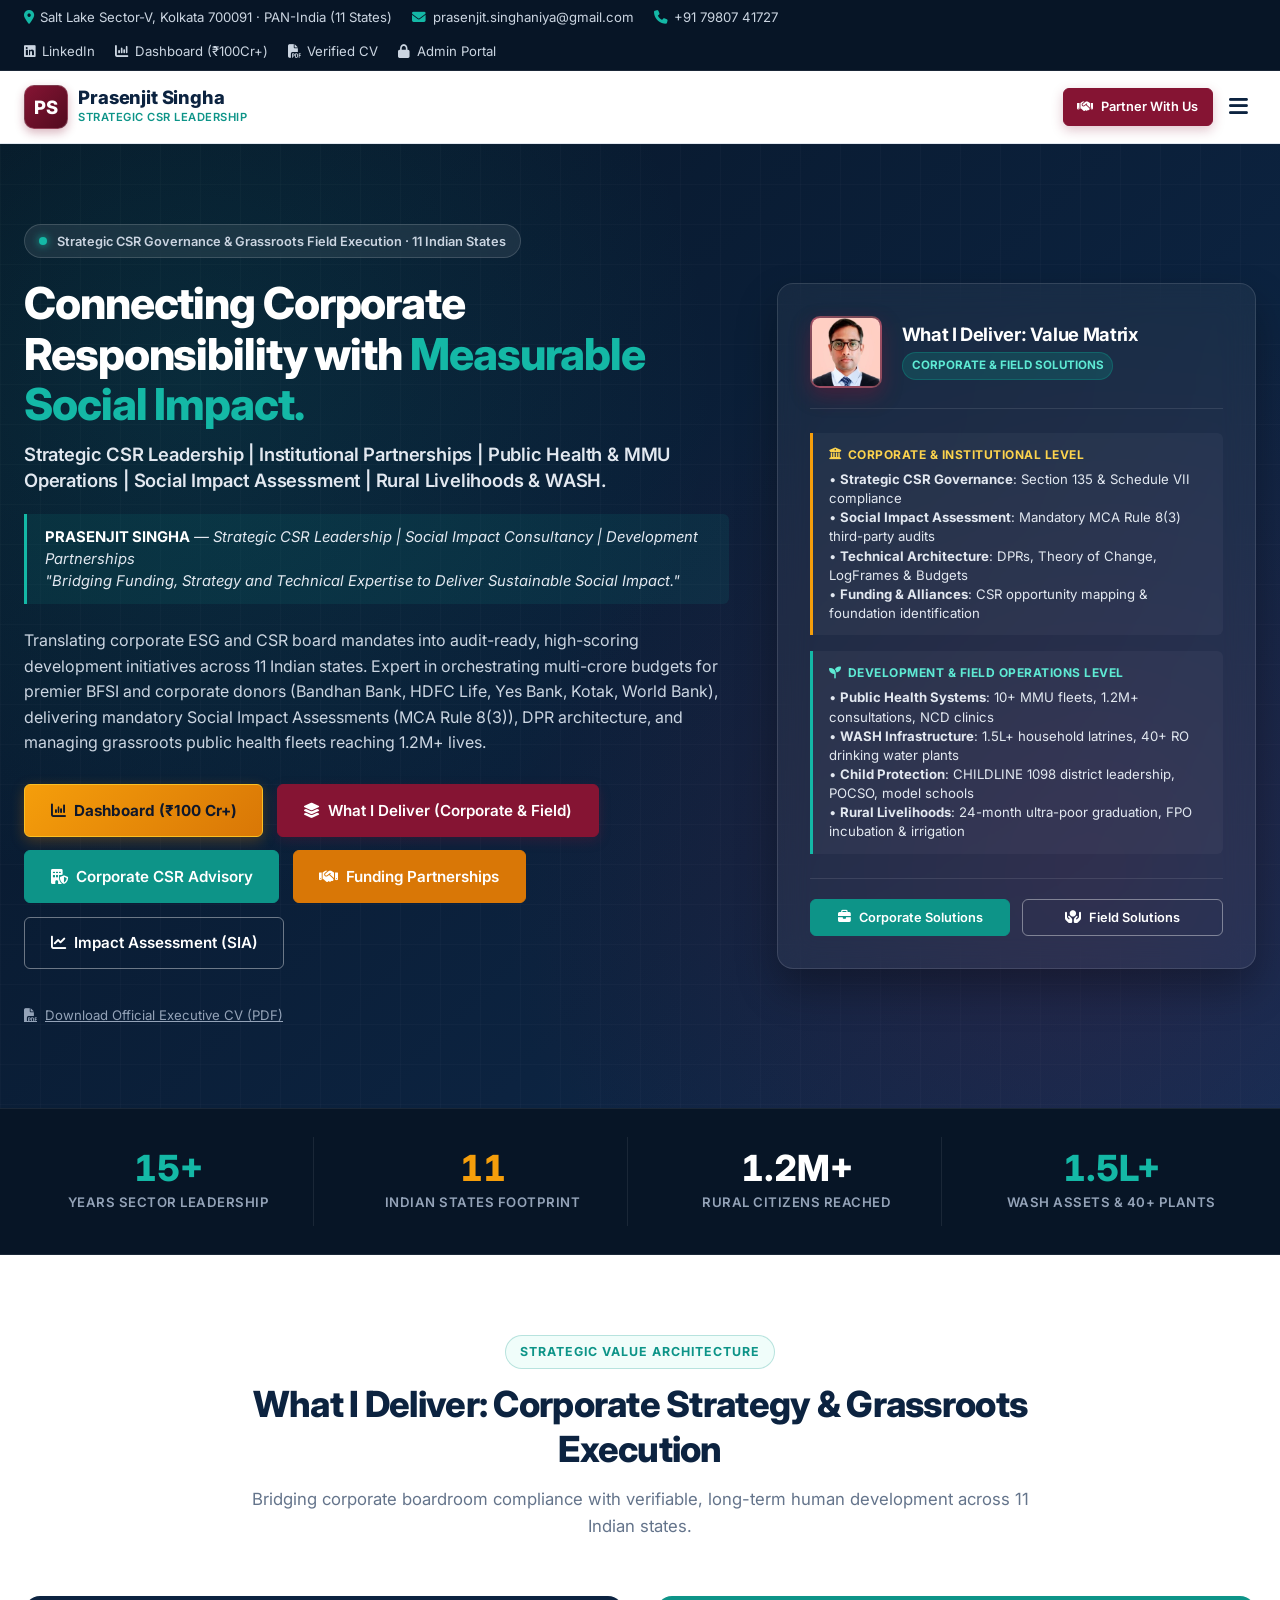
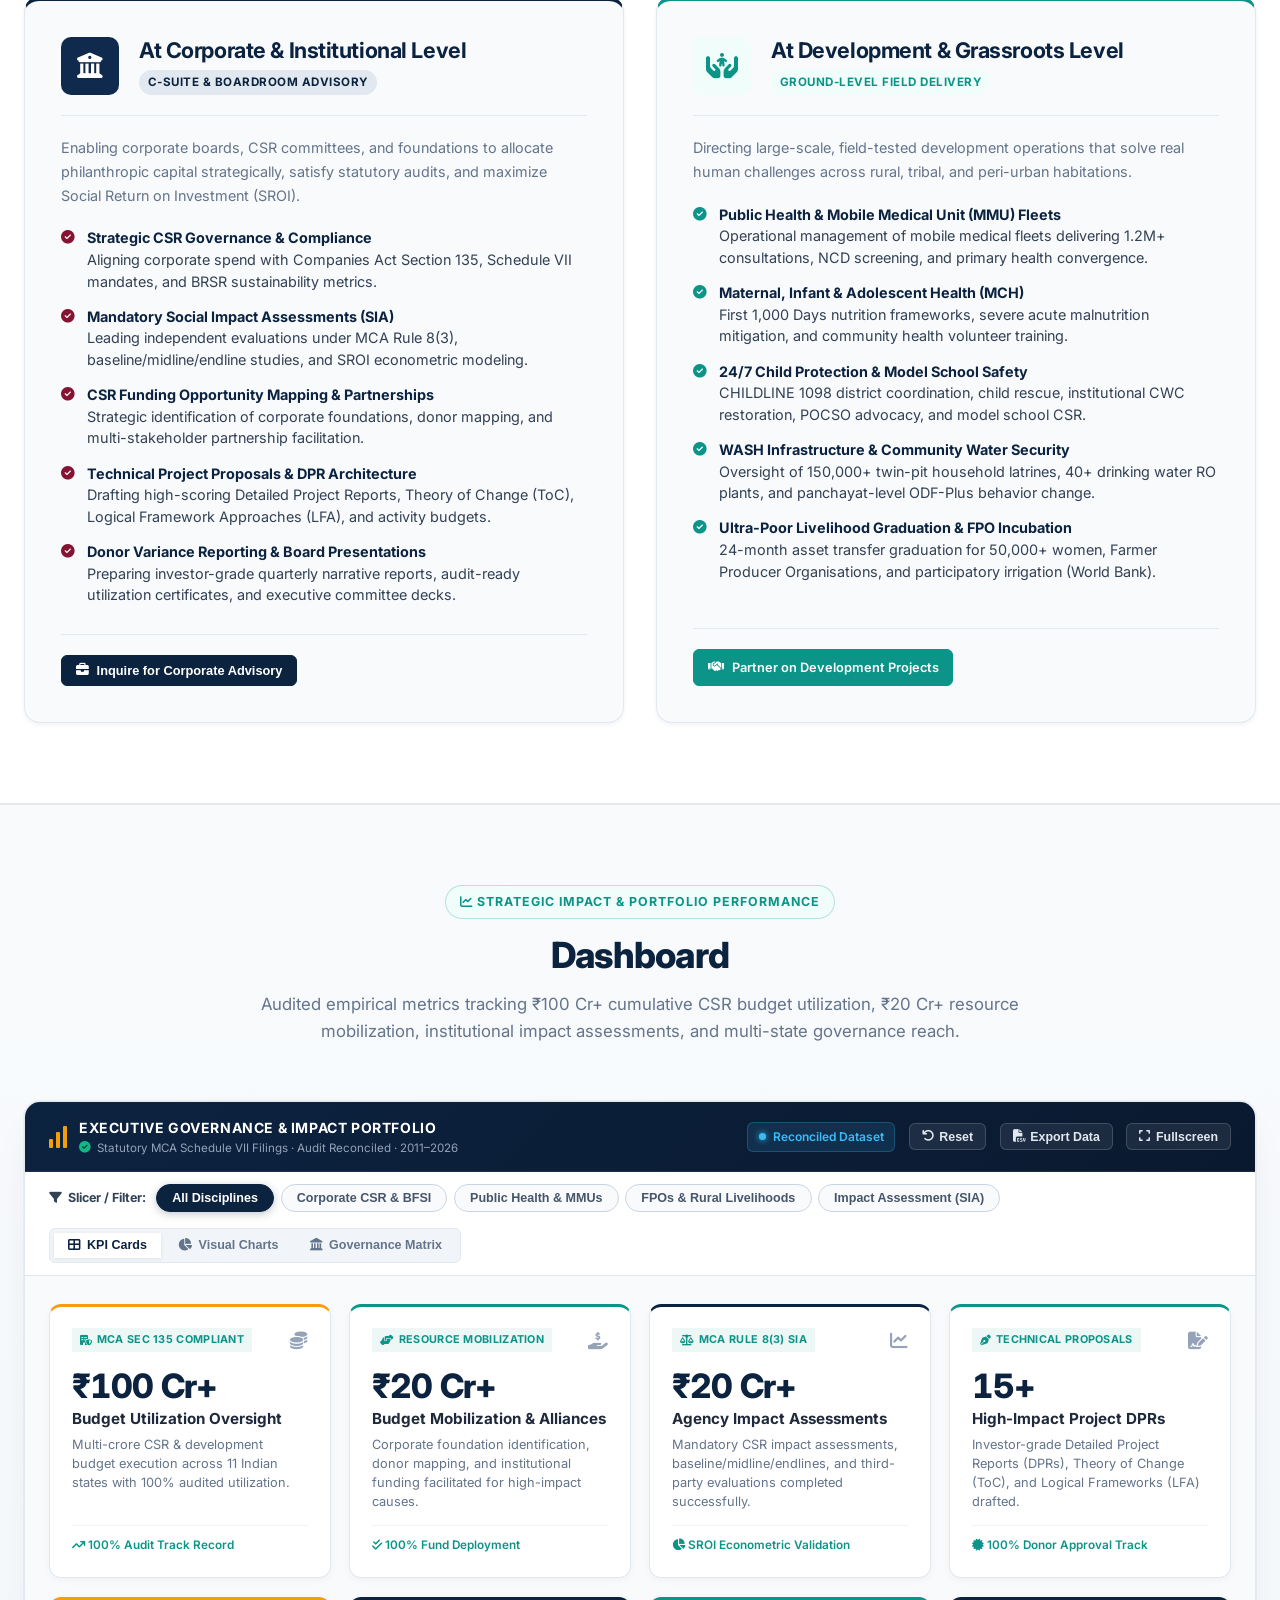
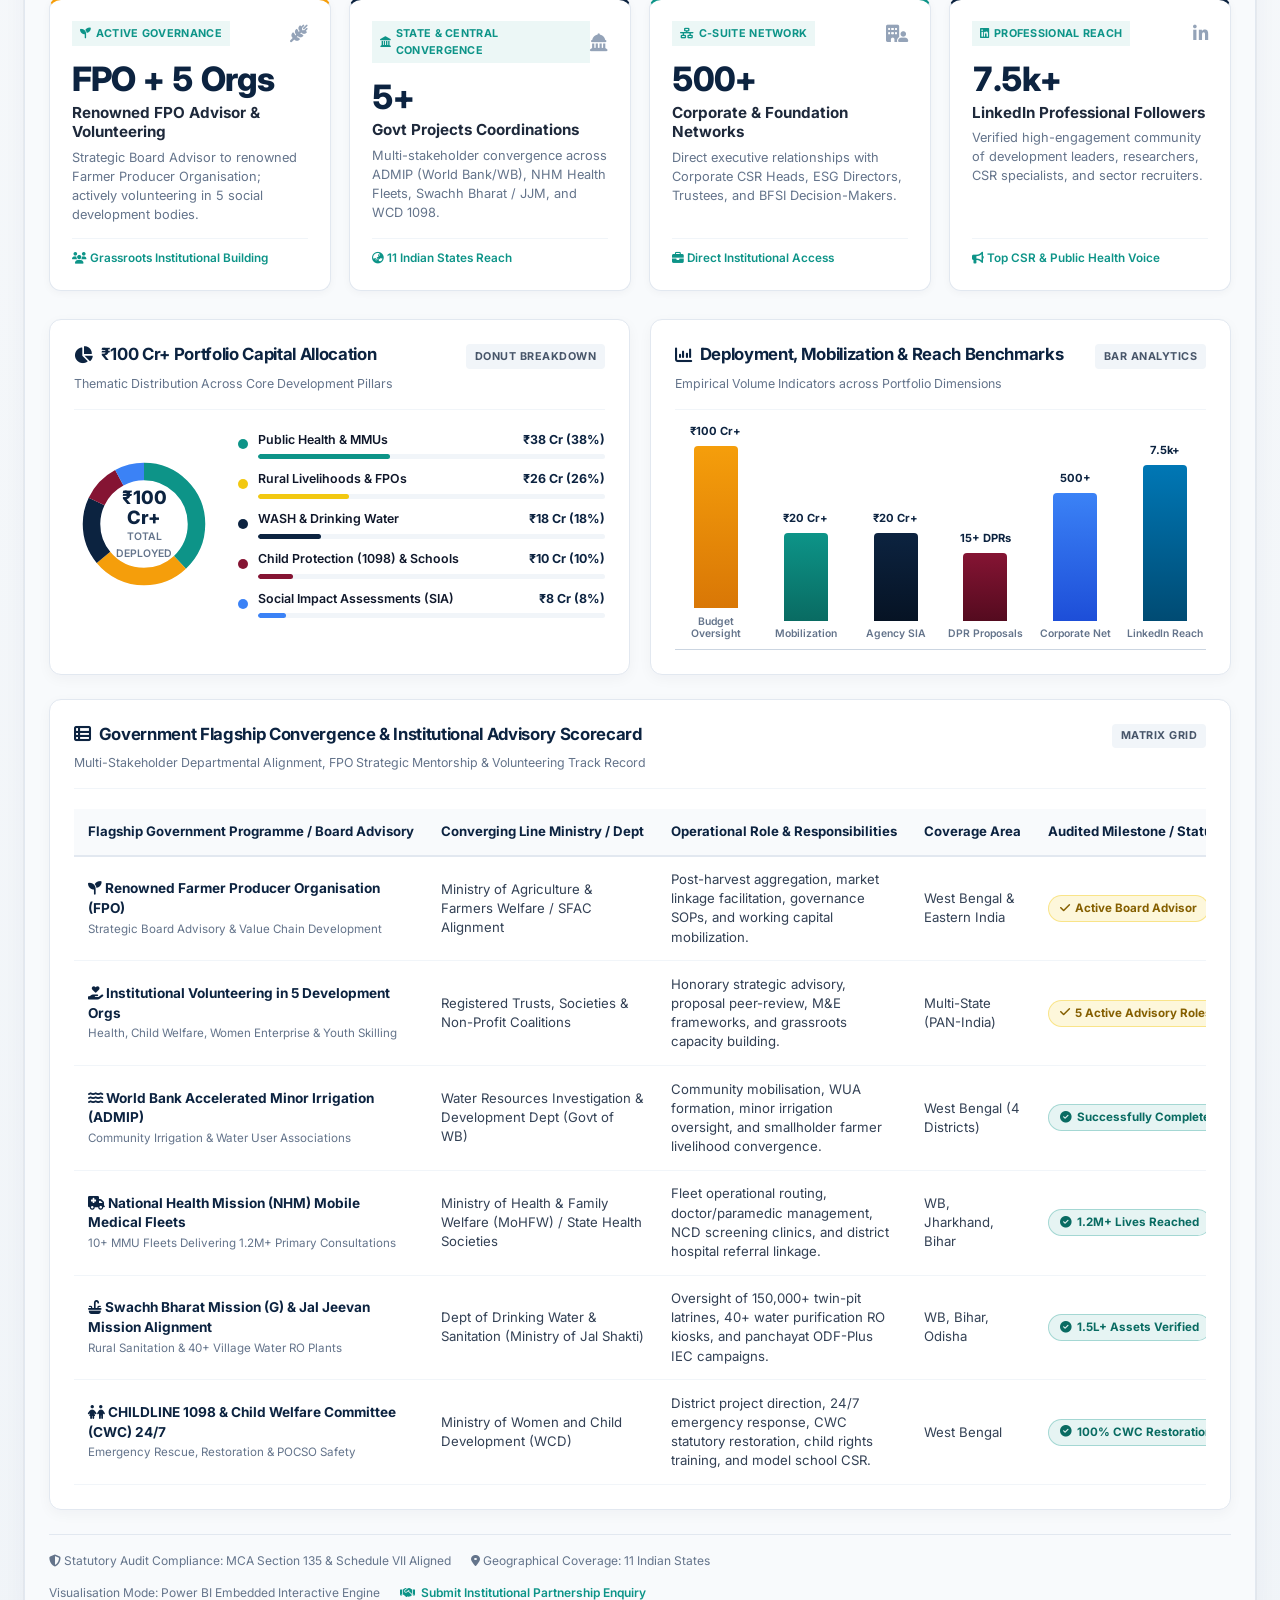
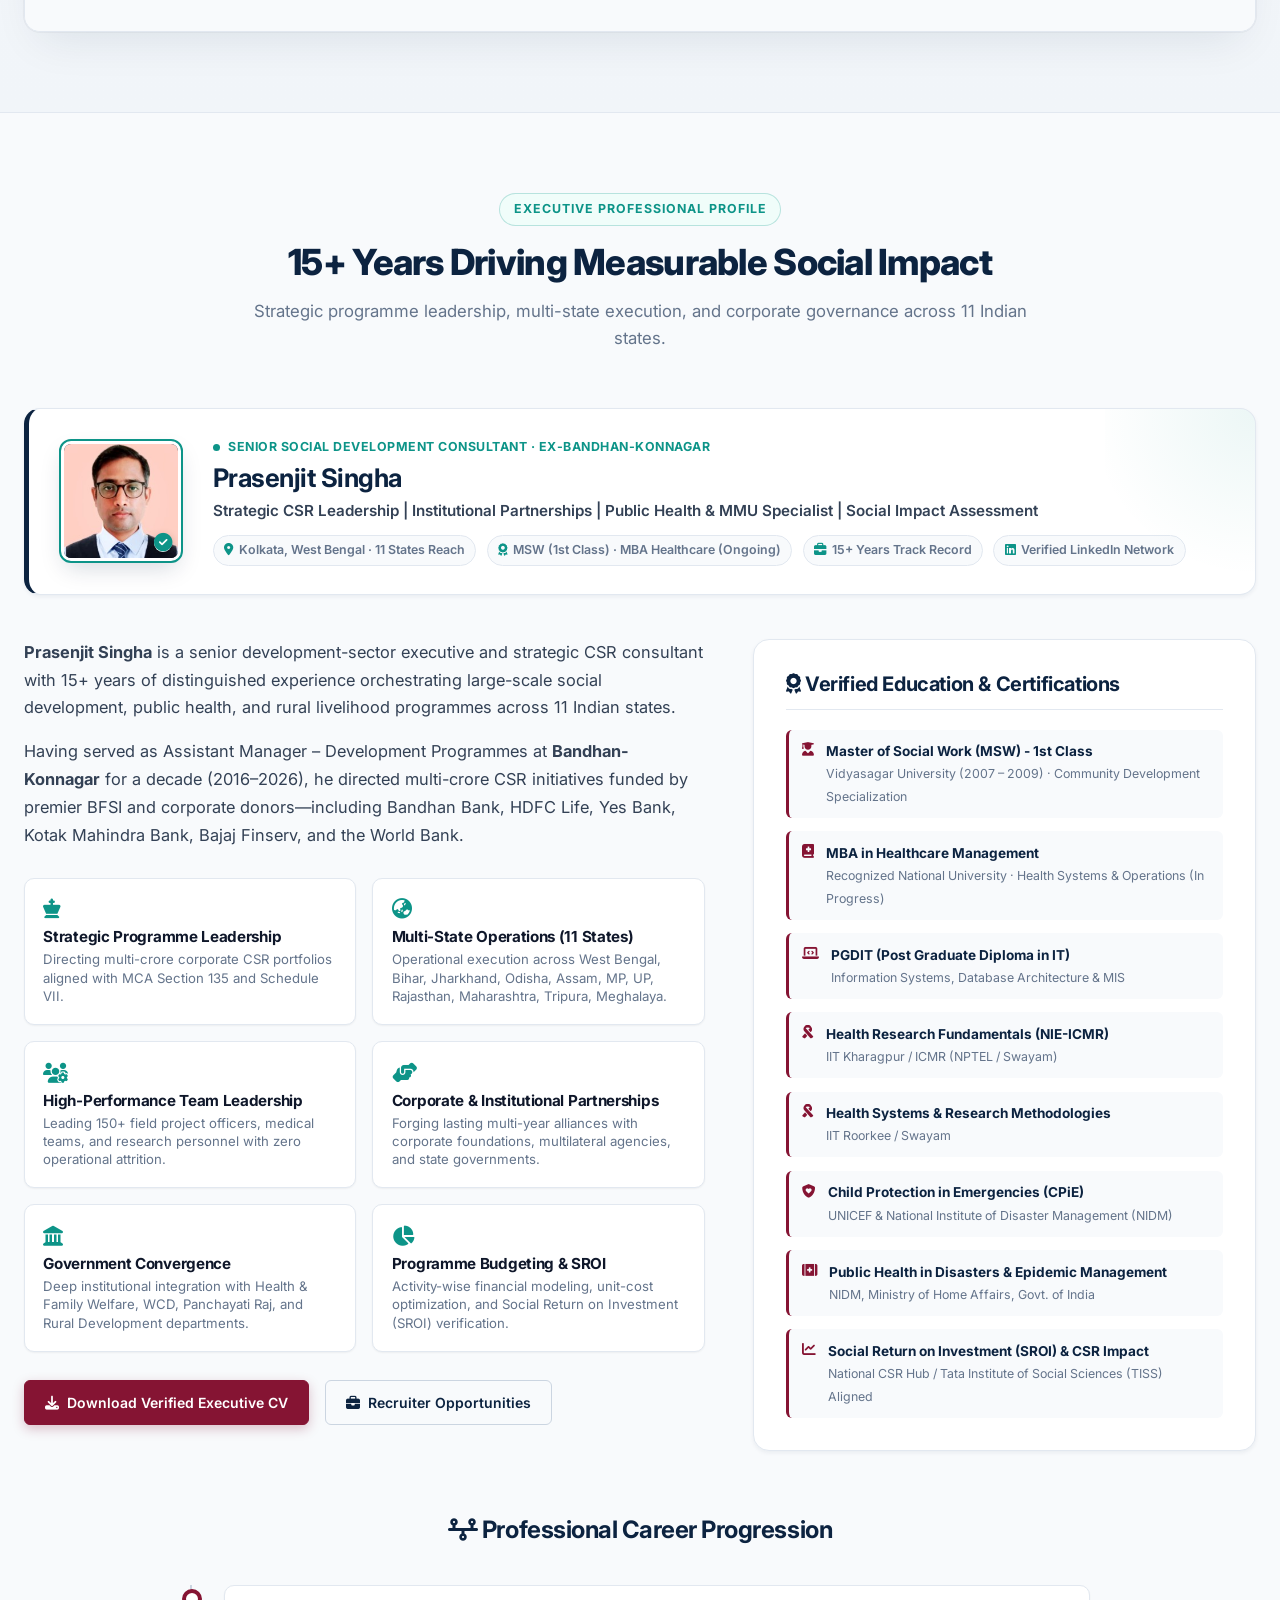
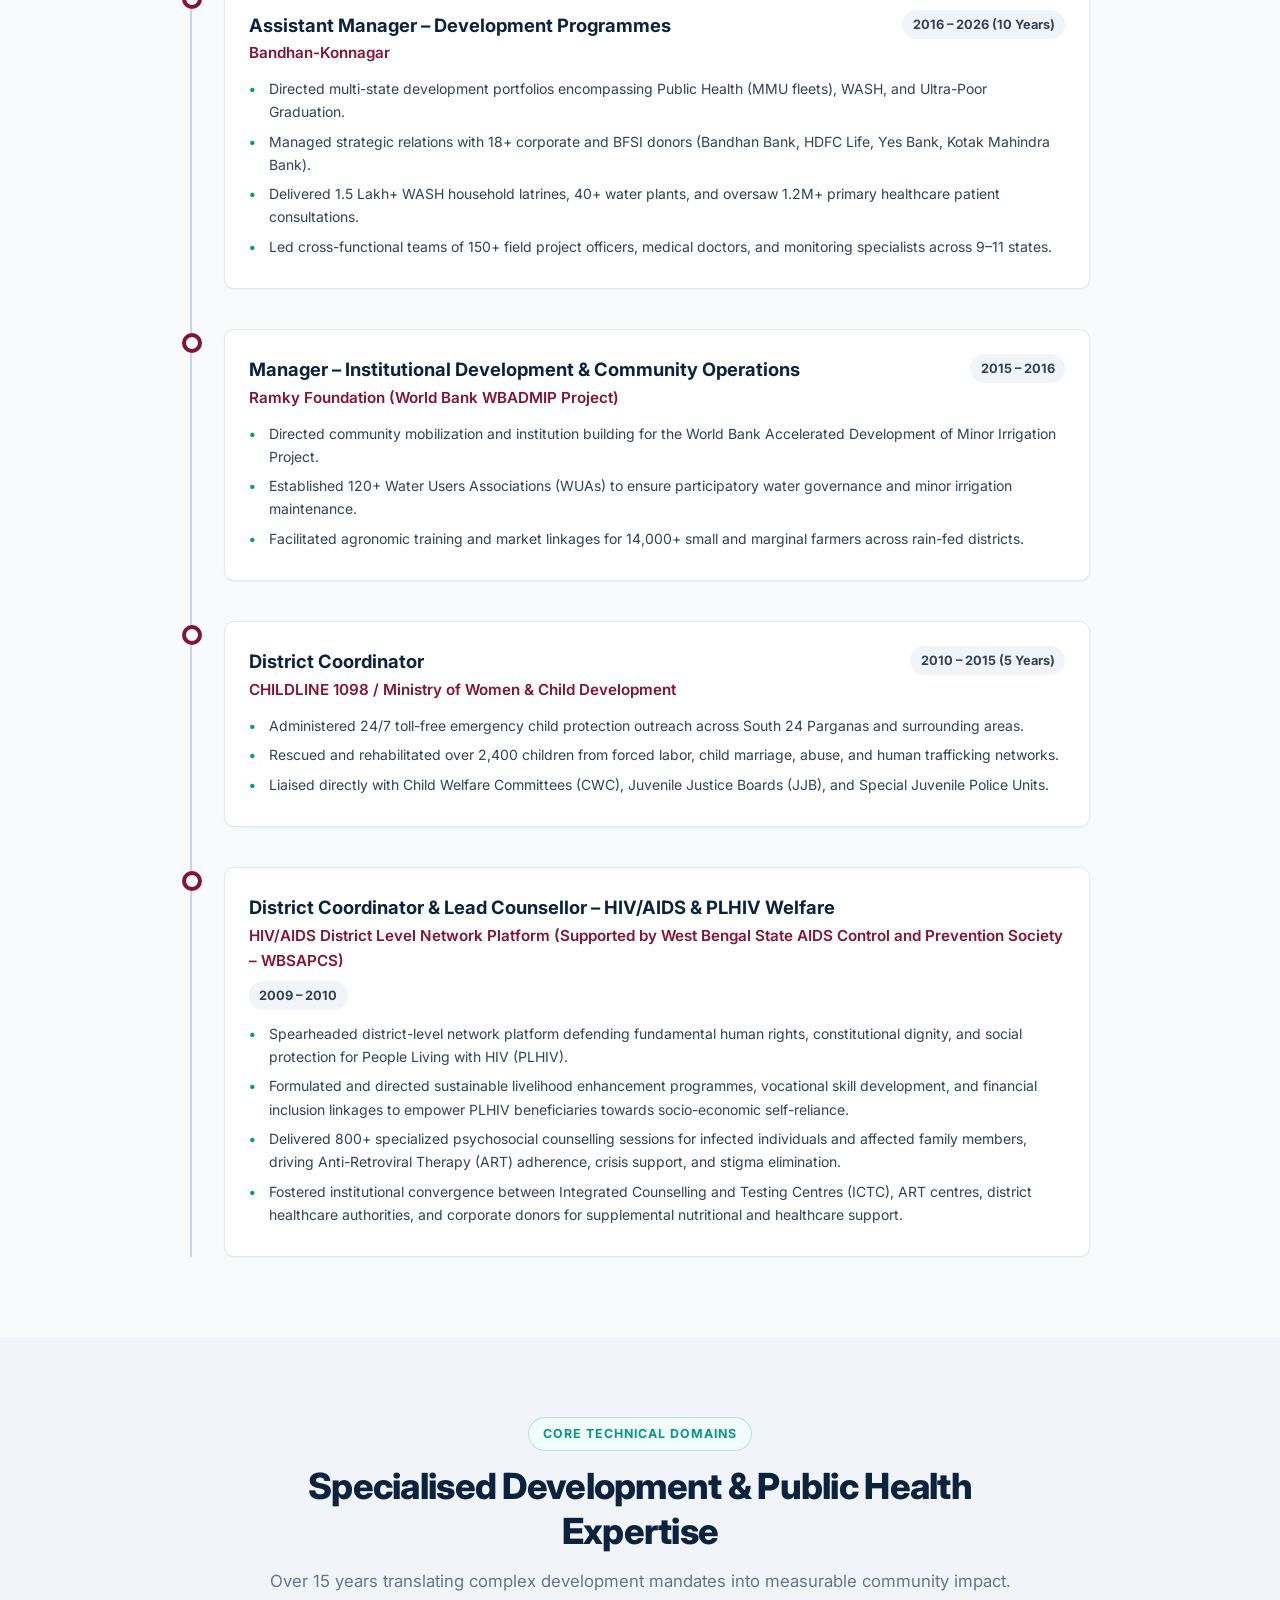
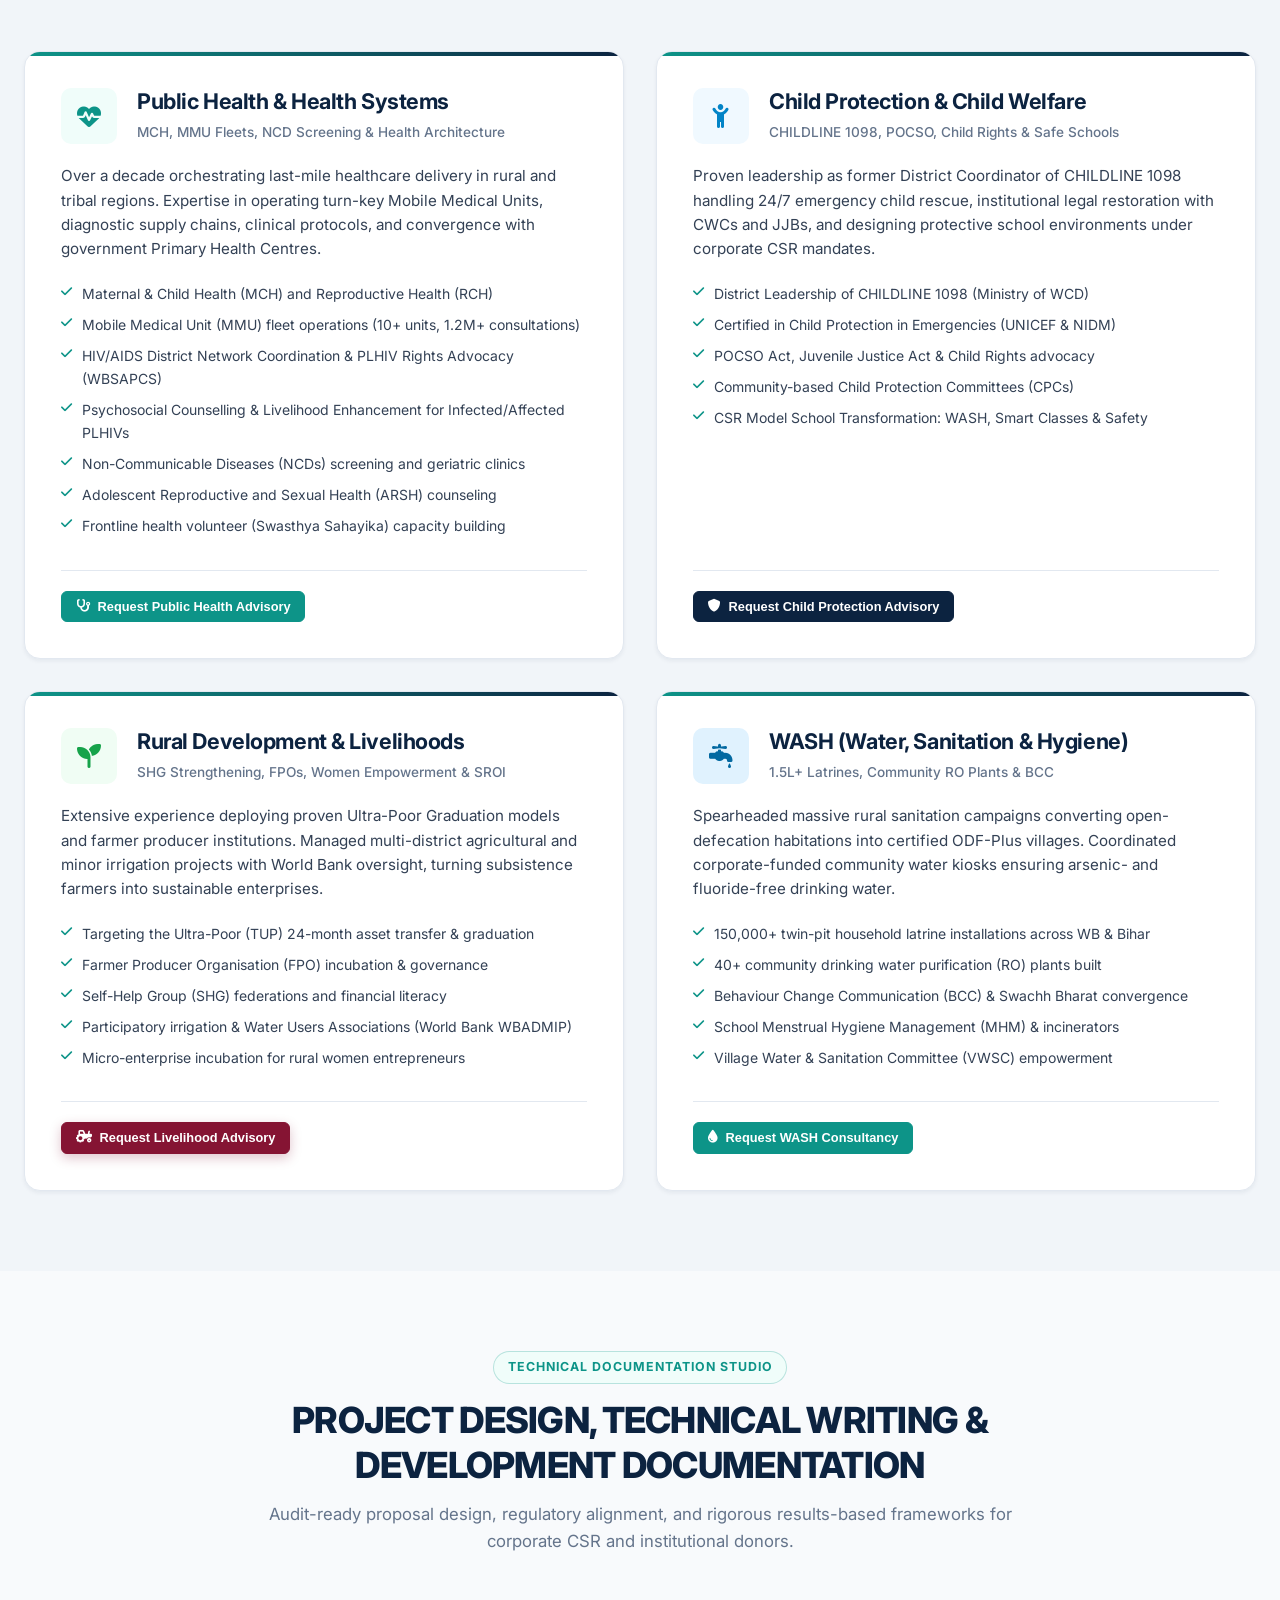
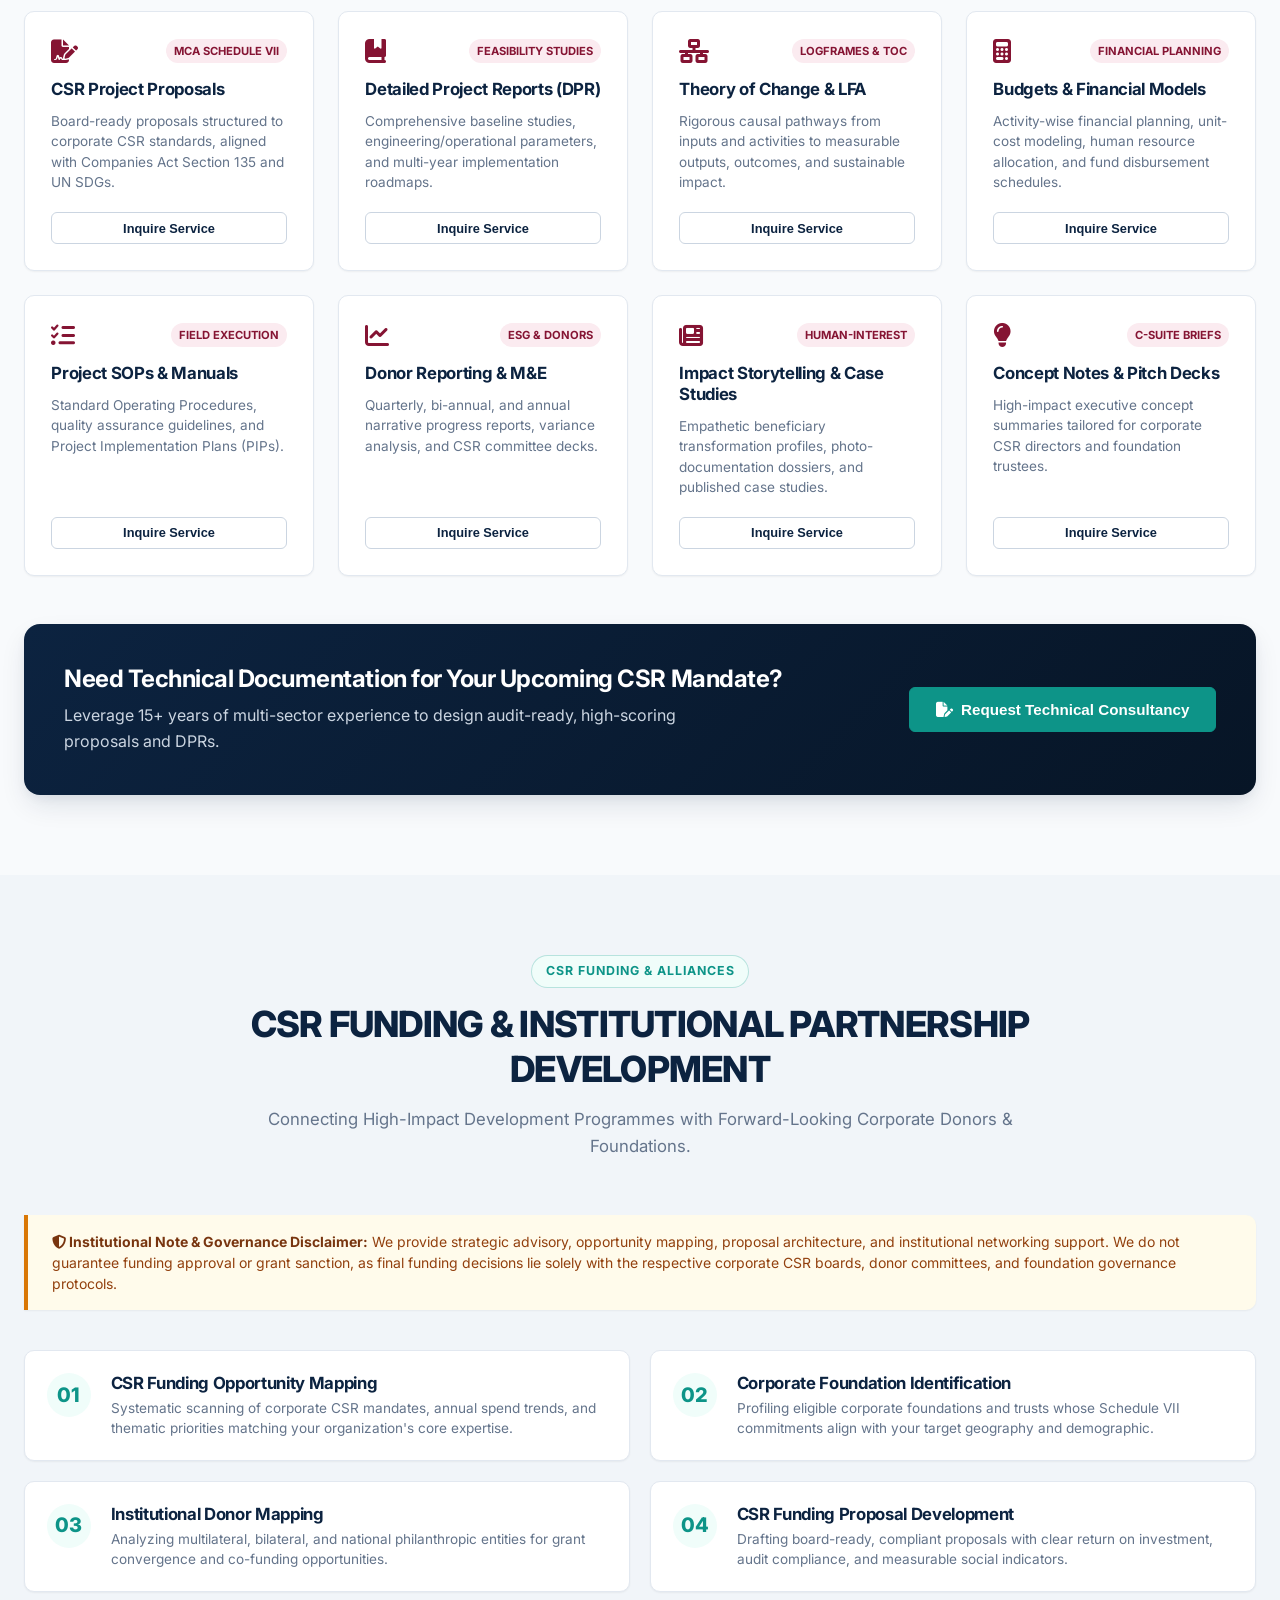
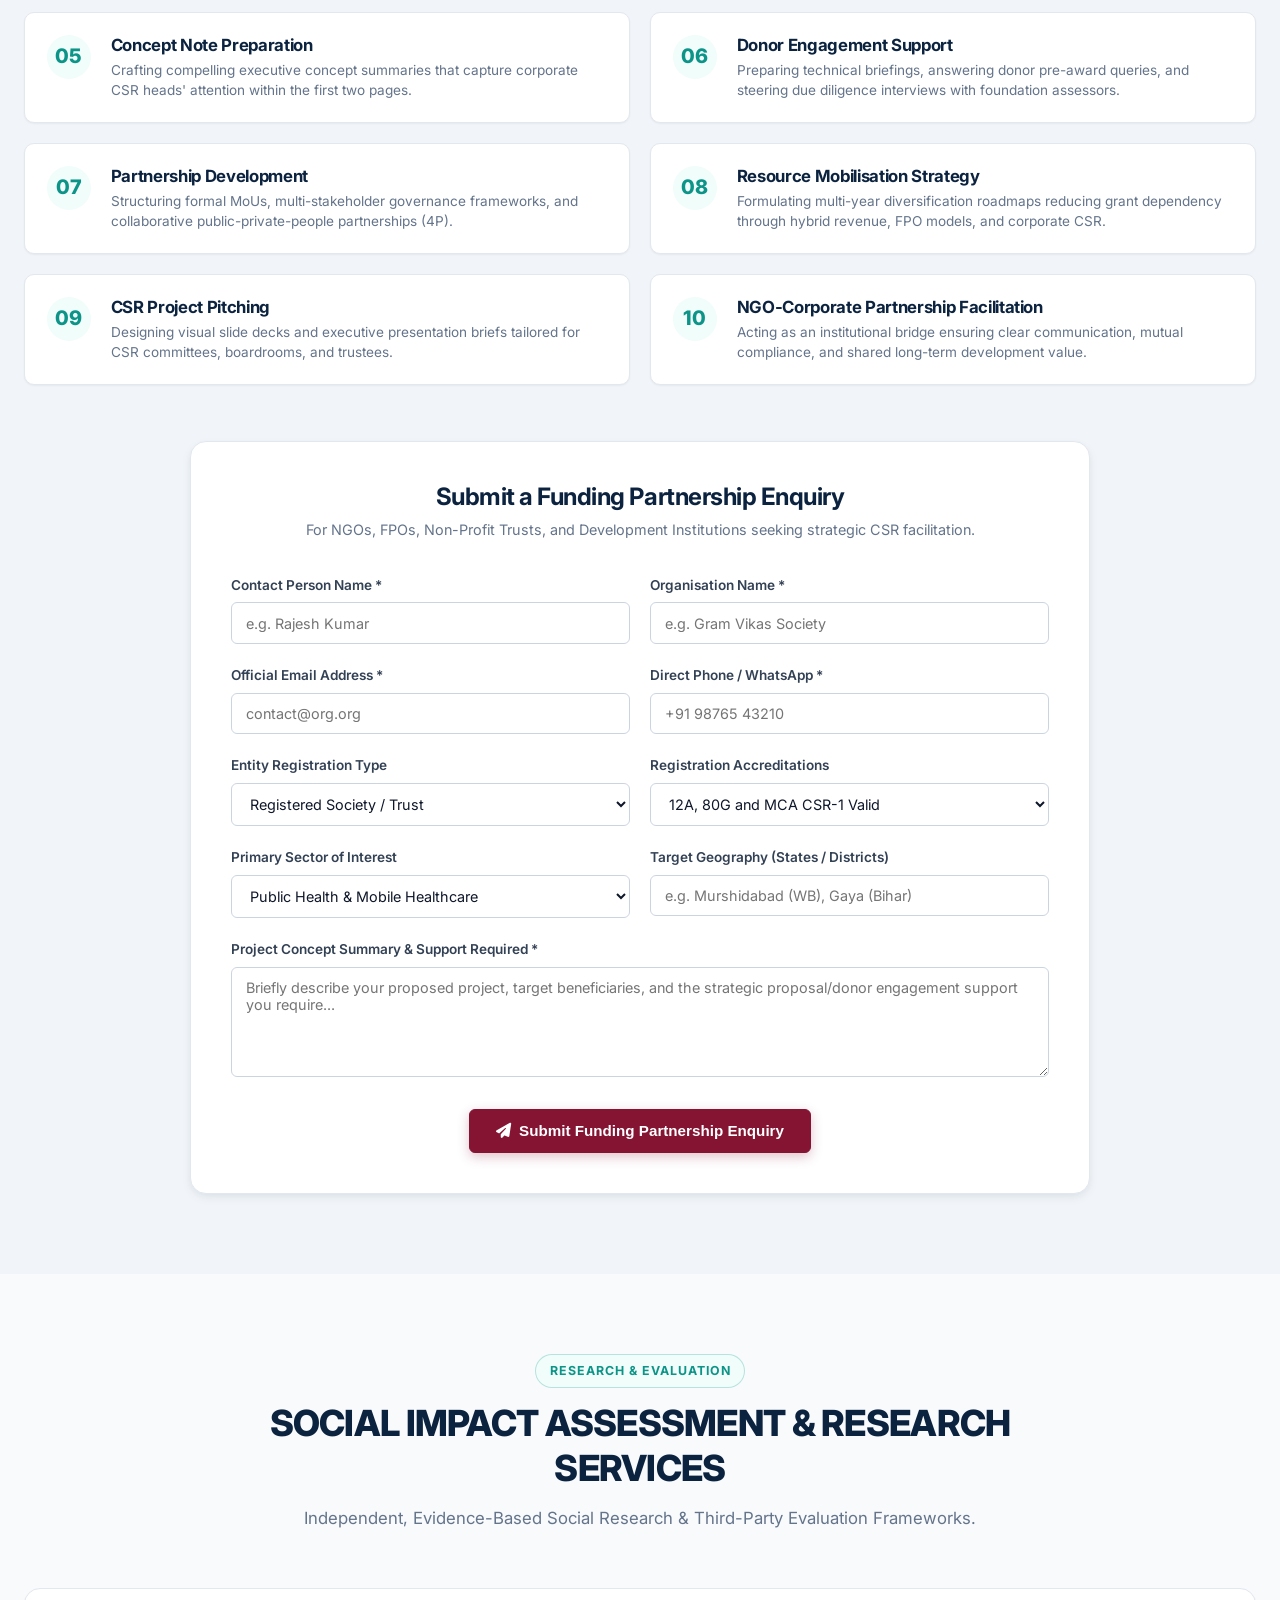
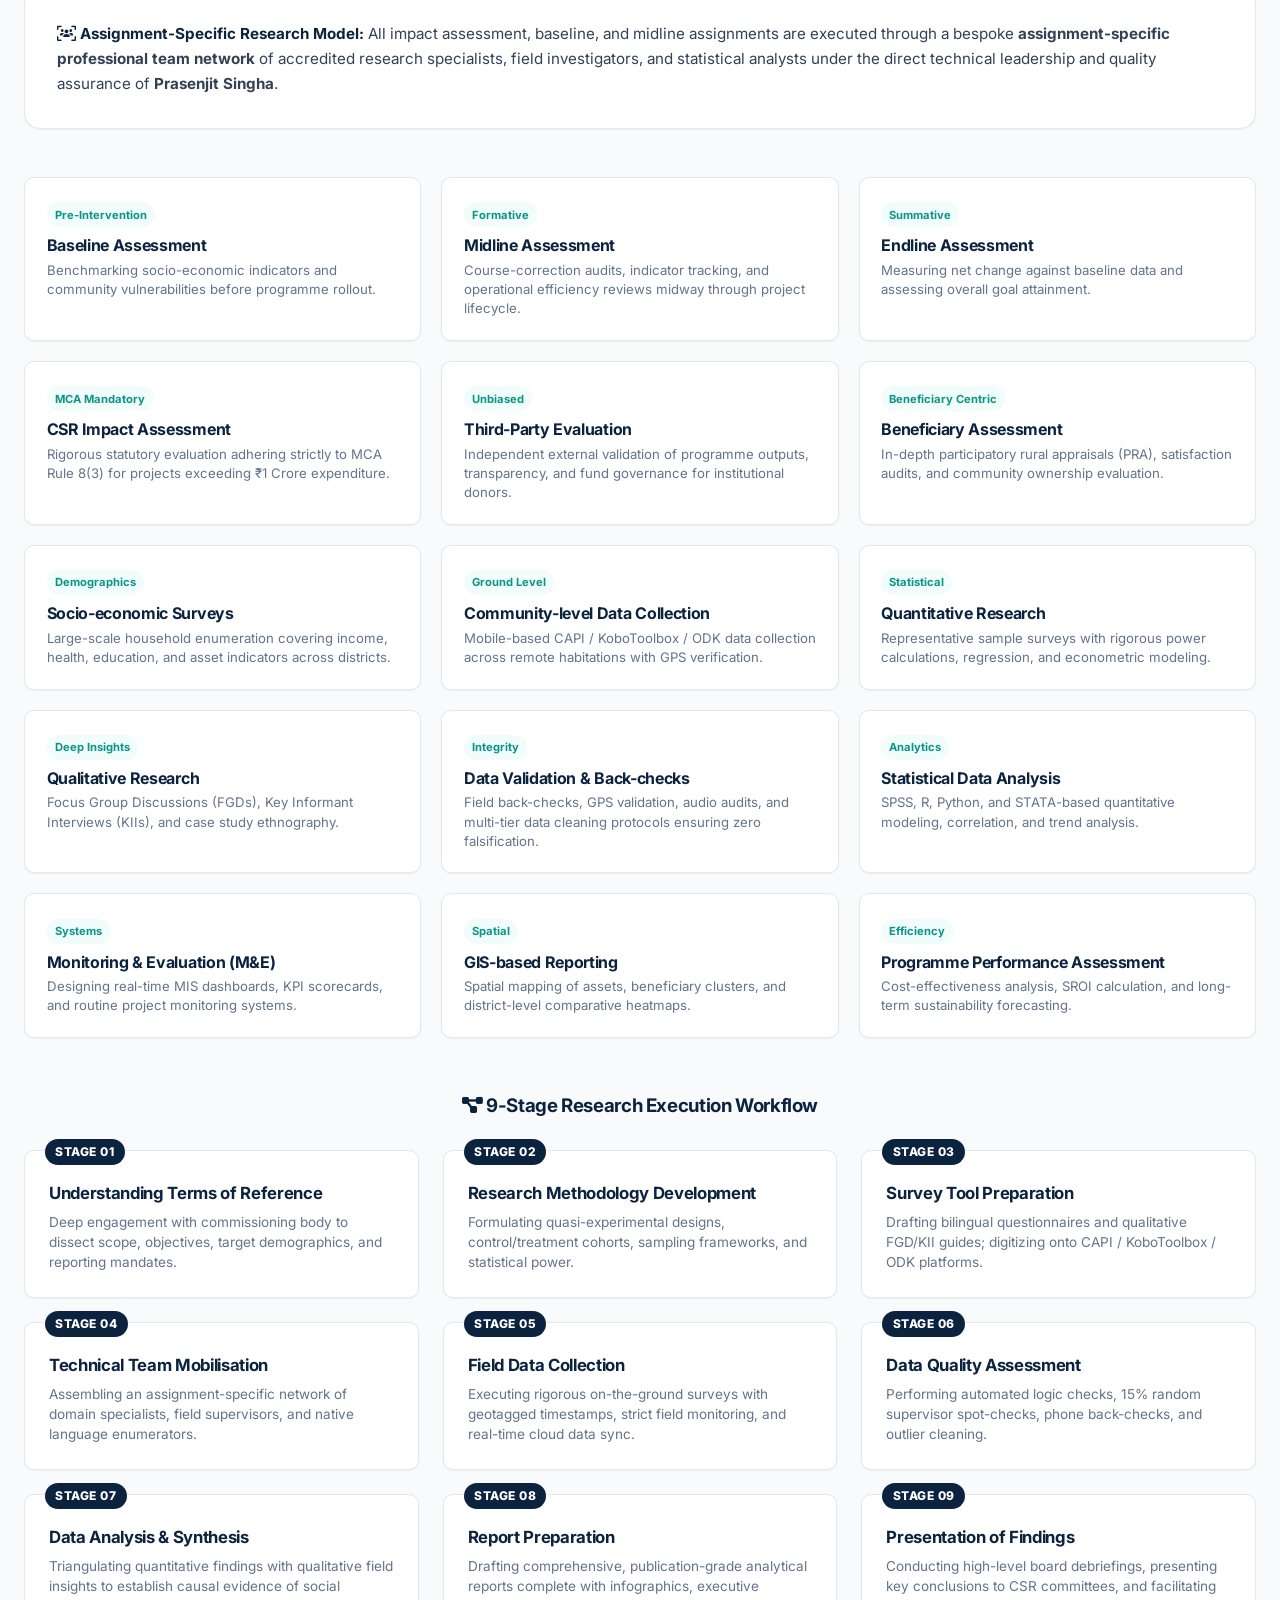
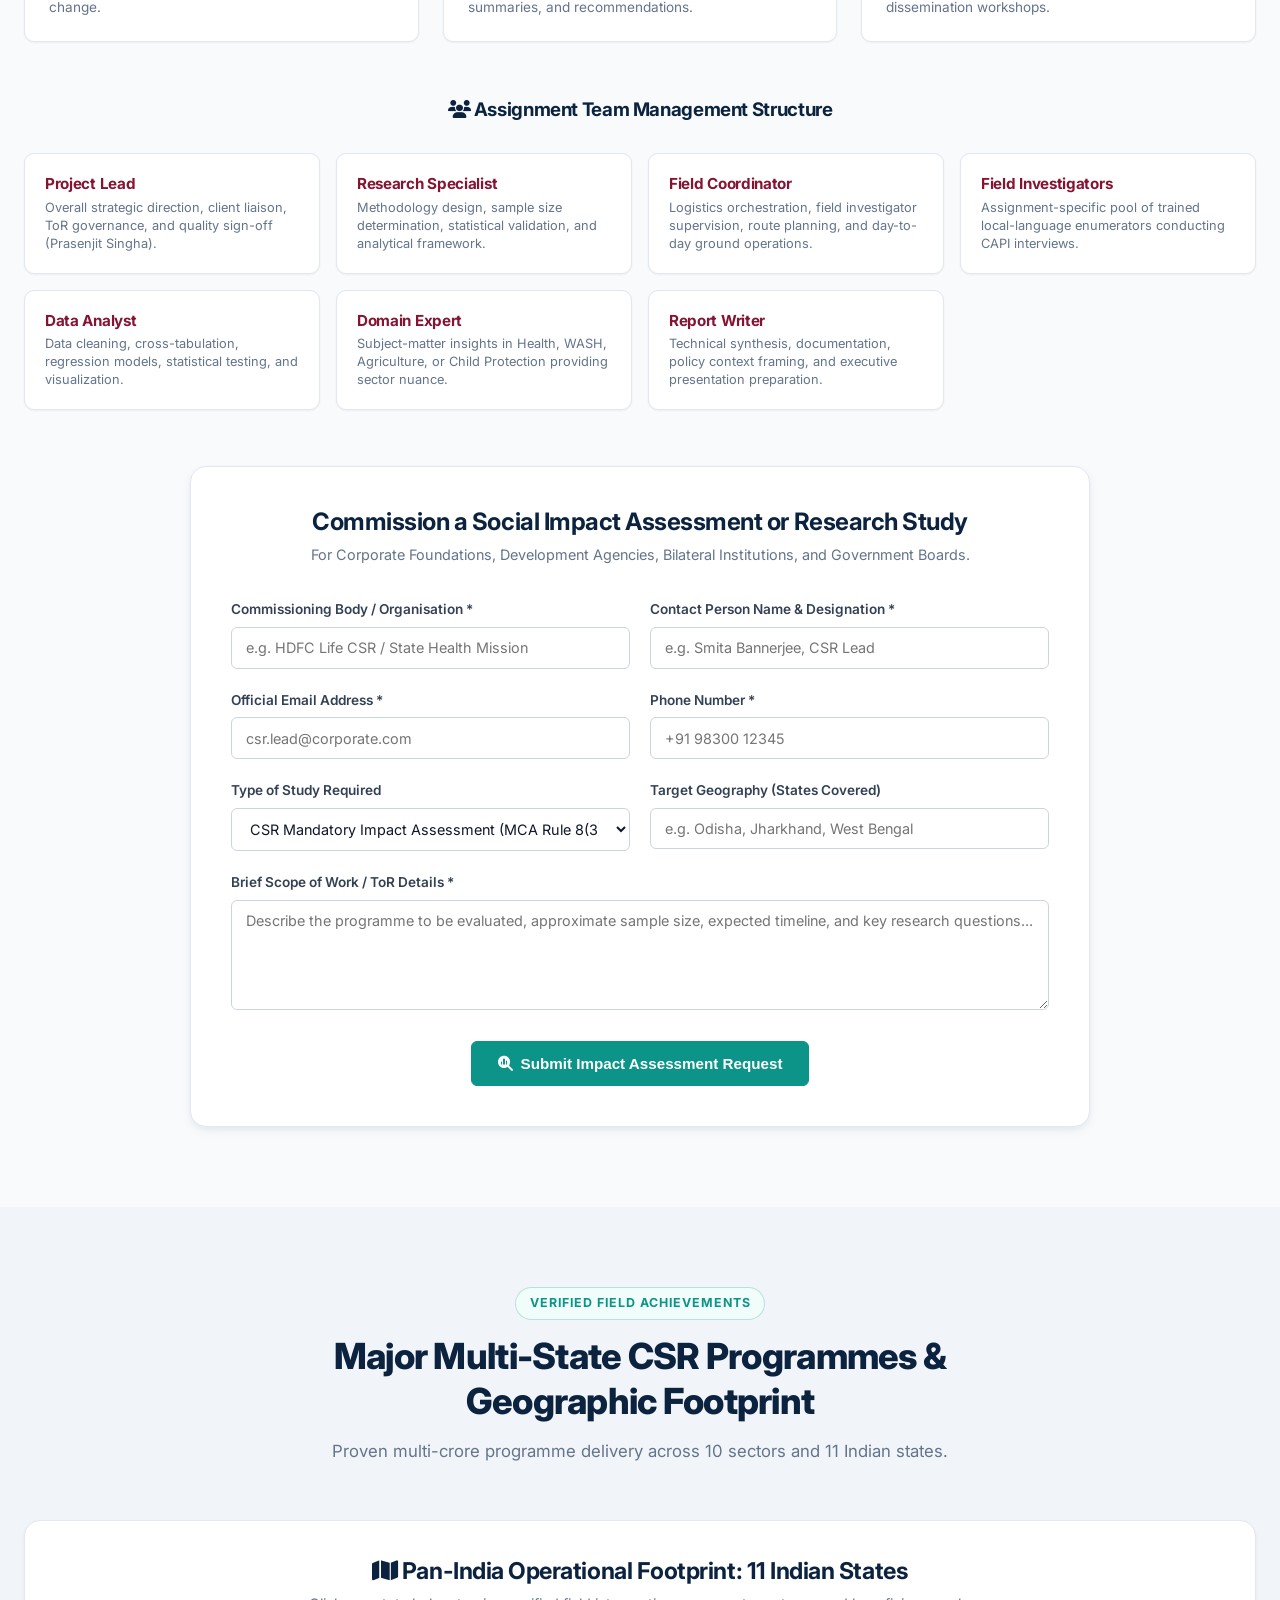
==== index.html @ eb8e0309 "update: official contact coordinates to prasenjit.singhaniya@gmail.com and +91 7980741727" ====
<!DOCTYPE html>
<html lang="en">

<head>
  <meta charset="UTF-8">
  <meta name="viewport" content="width=device-width, initial-scale=1.0">

  <!-- Primary Meta Tags -->
  <title>Prasenjit Singha | Strategic CSR Leadership & Social Impact Consultancy</title>
  <meta name="title" content="Prasenjit Singha | Strategic CSR Leadership & Social Impact Consultancy">
  <meta name="description"
    content="Senior development sector executive with 15+ years experience across 11 Indian states. Strategic consultant for Corporate CSR Leadership, Social Impact Assessment (SIA), Institutional Funding Partnerships, Public Health, and Technical Documentation.">
  <meta name="keywords"
    content="CSR Head India, CSR Manager India, Senior CSR Professional, CSR Consultant India, CSR Funding Consultant, CSR Proposal Writing Expert, CSR Project Management Consultant, Social Impact Assessment Consultant, Baseline Survey Consultant, Endline Assessment Specialist, Public Health Consultant India, Child Protection Consultant, Development Programme Management Expert, Monitoring and Evaluation Specialist, Social Research Consultant, NGO Capacity Building Consultant, Institutional Partnership Development">
  <meta name="author" content="Prasenjit Singha">
  <meta name="robots" content="index, follow">
  <link rel="canonical" href="https://prasenjitsingha.in/">

  <!-- Open Graph / Facebook / LinkedIn -->
  <meta property="og:type" content="website">
  <meta property="og:url" content="https://prasenjitsingha.in/">
  <meta property="og:title" content="Prasenjit Singha | Strategic CSR Leadership & Social Impact Consultancy">
  <meta property="og:description"
    content="Bridging Funding, Strategy and Technical Expertise to Deliver Sustainable Social Impact across 11 Indian States.">
  <meta property="og:image" content="https://prasenjitsingha.in/assets/og-preview.jpg">

  <!-- Twitter -->
  <meta property="twitter:card" content="summary_large_image">
  <meta property="twitter:url" content="https://prasenjitsingha.in/">
  <meta property="twitter:title" content="Prasenjit Singha | Strategic CSR Leadership & Social Impact Consultancy">
  <meta property="twitter:description"
    content="15+ Years Leadership in CSR, Public Health, Child Protection & Social Impact Assessment.">

  <!-- Favicon & Fonts -->
  <link rel="icon" type="image/svg+xml" href="data:image/svg+xml,%3Csvg xmlns='http://www.w3.org/2000/svg' viewBox='0 0 100 100'%3E%3Crect width='100' height='100' rx='20' fill='%23851433'/%3E%3Ctext x='50%25' y='68%25' font-family='sans-serif' font-size='50' font-weight='800' fill='white' text-anchor='middle'%3EPS%3C/text%3E%3C/svg%3E">
  <link rel="preconnect" href="https://fonts.googleapis.com">
  <link rel="preconnect" href="https://fonts.gstatic.com" crossorigin>
  <link href="https://fonts.googleapis.com/css2?family=Inter:wght@400;500;600;700;800&display=swap" rel="stylesheet">
  <link rel="stylesheet" href="https://cdnjs.cloudflare.com/ajax/libs/font-awesome/6.5.1/css/all.min.css">

  <!-- Core Stylesheet -->
  <link rel="stylesheet" href="css/style.css">

  <!-- Structured Data: Schema.org JSON-LD (Person & ProfessionalService) -->
  <script type="application/ld+json">
  {
    "@context": "https://schema.org",
    "@graph": [
      {
        "@type": "Person",
        "@id": "https://prasenjitsingha.in/#person",
        "name": "Prasenjit Singha",
        "jobTitle": "Senior CSR Leader & Social Development Consultant",
        "description": "Senior development-sector executive and strategic CSR consultant with 15+ years experience across 11 Indian states. Former Assistant Manager - Development Programmes at Bandhan-Konnagar.",
        "url": "https://prasenjitsingha.in/",
        "sameAs": [
          "https://www.linkedin.com/in/prasenjit-singha-864a6354"
        ],
        "alumnusOf": [
          {
            "@type": "EducationalOrganization",
            "name": "Vidyasagar University",
            "award": "Master of Social Work (MSW) - 1st Class"
          },
          {
            "@type": "EducationalOrganization",
            "name": "IIT Kharagpur & ICMR",
            "award": "Health Research Fundamentals Certification"
          },
          {
            "@type": "EducationalOrganization",
            "name": "IIT Roorkee",
            "award": "Health Systems & Research Certification"
          }
        ],
        "knowsAbout": [
          "Corporate Social Responsibility",
          "Public Health and Mobile Medical Units",
          "Social Impact Assessment (SIA)",
          "Child Protection and CHILDLINE 1098",
          "WASH and Rural Sanitation",
          "Farmer Producer Organisations",
          "Ultra-Poor Graduation",
          "Theory of Change and Detailed Project Reports"
        ],
        "address": {
          "@type": "PostalAddress",
          "addressLocality": "Kolkata",
          "addressRegion": "West Bengal",
          "addressCountry": "IN"
        }
      },
      {
        "@type": "ProfessionalService",
        "@id": "https://prasenjitsingha.in/#service",
        "name": "Prasenjit Singha - Social Impact & CSR Advisory",
        "url": "https://prasenjitsingha.in/",
        "telephone": "+91-7980741727",
        "email": "prasenjit.singhaniya@gmail.com",
        "areaServed": {
          "@type": "Country",
          "name": "India"
        },
        "founder": {
          "@id": "https://prasenjitsingha.in/#person"
        },
        "serviceType": [
          "CSR Funding Opportunity Mapping",
          "Social Impact Assessment (SIA)",
          "Detailed Project Report (DPR) Development",
          "Public Health Programme Management",
          "Third-Party Evaluation and Baseline Studies"
        ]
      }
    ]
  }
  </script>
</head>

<body>

  <!-- ========================================================================
       TOP UTILITY BAR
       ======================================================================== -->
  <div class="top-utility-bar">
    <div class="container utility-bar-inner">
      <div class="utility-left">
        <span class="utility-item">
          <i class="fa-solid fa-location-dot"></i> Salt Lake Sector-V, Kolkata 700091 · PAN-India (11 States)
        </span>
        <span class="utility-item">
          <i class="fa-solid fa-envelope"></i> prasenjit.singhaniya@gmail.com
        </span>
        <span class="utility-item">
          <i class="fa-solid fa-phone"></i> +91 79807 41727
        </span>
      </div>
      <div class="utility-right">
        <a href="https://www.linkedin.com/in/prasenjit-singha-864a6354" target="_blank" rel="noopener"
          class="utility-link">
          <i class="fa-brands fa-linkedin"></i> LinkedIn
        </a>
        <a href="#analytics" class="utility-link" title="Executive Governance & Performance Dashboard (₹100 Cr+)">
          <i class="fa-solid fa-chart-column"></i> Dashboard (₹100Cr+)
        </a>
        <a href="assets/docs/Prasenjit_Singha_CV.pdf" download class="utility-link">
          <i class="fa-solid fa-file-pdf"></i> Verified CV
        </a>
        <a href="#" id="adminPortalTrigger" class="utility-link" title="Secure Admin Dashboard (Ctrl+Alt+A)">
          <i class="fa-solid fa-lock"></i> Admin Portal
        </a>
      </div>
    </div>
  </div>

  <!-- ========================================================================
       EXECUTIVE STICKY HEADER (10 NAVIGATION SECTIONS)
       ======================================================================== -->
  <header class="site-header">
    <div class="container nav-container">
      <!-- Brand Emblem -->
      <a href="#hero" class="brand-wrapper">
        <div class="brand-emblem-box">
          <div class="brand-emblem-inner">
            <span class="brand-monogram">PS</span>
          </div>
        </div>
        <div class="brand-text">
          <span class="brand-name">Prasenjit Singha</span>
          <span class="brand-sub">Strategic CSR Leadership</span>
        </div>
      </a>

      <!-- 10 Navigation Links (Prompt 2) -->
      <nav class="nav-menu-wrapper">
        <ul class="nav-menu">
          <li><a href="#hero" class="nav-link active">Home</a></li>
          <li><a href="#analytics" class="nav-link">Dashboard</a></li>
          <li><a href="#about" class="nav-link">About</a></li>
          <li><a href="#expertise" class="nav-link">Expertise</a></li>
          <li><a href="#consultancy" class="nav-link">Consultancy</a></li>
          <li><a href="#funding" class="nav-link">Funding</a></li>
          <li><a href="#impact-assessment" class="nav-link">Impact</a></li>
          <li><a href="#portfolio" class="nav-link">Portfolio</a></li>
          <li><a href="#knowledge-centre" class="nav-link">Insights</a></li>
          <li><a href="#career" class="nav-link">Careers</a></li>
          <li><a href="#contact" class="nav-link">Contact</a></li>
        </ul>
      </nav>

      <!-- Nav Action Buttons -->
      <div class="nav-actions">
        <a href="#consultancy" class="btn btn-outline btn-sm nav-btn-services"
          title="Explore Corporate & Technical Services">
          <i class="fa-solid fa-briefcase"></i> <span>Services</span>
        </a>
        <a href="#funding" class="btn btn-primary btn-sm nav-btn-partner">
          <i class="fa-solid fa-handshake"></i> <span>Partner With Us</span>
        </a>
        <button class="mobile-toggle" id="mobileNavToggle" aria-label="Toggle Navigation Menu">
          <i class="fa-solid fa-bars"></i>
        </button>
      </div>
    </div>
  </header>

  <!-- ========================================================================
       1. HERO SECTION (PROMPTS 1 & 2)
       ======================================================================== -->
  <section class="hero-section" id="hero">
    <div class="hero-bg-overlay"></div>
    <div class="container hero-grid">
      <!-- Left Column: Executive Narrative -->
      <div class="hero-content">
        <div class="hero-executive-pill">
          <span class="pulse-indicator"></span>
          <span>Strategic CSR Governance & Grassroots Field Execution · 11 Indian States</span>
        </div>

        <h1 class="hero-headline">
          Connecting Corporate Responsibility with <span class="highlight-teal">Measurable Social Impact.</span>
        </h1>

        <p class="hero-subheadline">
          Strategic CSR Leadership | Institutional Partnerships | Public Health & MMU Operations | Social Impact
          Assessment | Rural Livelihoods & WASH.
        </p>

        <!-- Prominently Integrated Final Brand Statement -->
        <div class="hero-brand-statement">
          <p>
            <strong>PRASENJIT SINGHA</strong> — Strategic CSR Leadership | Social Impact Consultancy | Development
            Partnerships<br>
            <em>"Bridging Funding, Strategy and Technical Expertise to Deliver Sustainable Social Impact."</em>
          </p>
        </div>

        <p class="hero-summary-text">
          Translating corporate ESG and CSR board mandates into audit-ready, high-scoring development initiatives across
          11 Indian states. Expert in orchestrating multi-crore budgets for premier BFSI and corporate donors (Bandhan
          Bank, HDFC Life, Yes Bank, Kotak, World Bank), delivering mandatory Social Impact Assessments (MCA Rule 8(3)),
          DPR architecture, and managing grassroots public health fleets reaching 1.2M+ lives.
        </p>

        <!-- Service-Oriented CTA Action Buttons -->
        <div class="hero-cta-group">
          <a href="#analytics" class="btn btn-gold btn-lg" title="Executive Governance & Performance Dashboard (₹100 Cr+)">
            <i class="fa-solid fa-chart-column"></i> Dashboard (₹100 Cr+)
          </a>
          <a href="#service-matrix" class="btn btn-primary btn-lg">
            <i class="fa-solid fa-layer-group"></i> What I Deliver (Corporate & Field)
          </a>
          <a href="#consultancy" class="btn btn-teal btn-lg">
            <i class="fa-solid fa-building-shield"></i> Corporate CSR Advisory
          </a>
          <a href="#funding" class="btn btn-accent btn-lg">
            <i class="fa-solid fa-handshake"></i> Funding Partnerships
          </a>
          <a href="#impact-assessment" class="btn btn-outline-white btn-lg">
            <i class="fa-solid fa-chart-line"></i> Impact Assessment (SIA)
          </a>
        </div>

        <!-- Subtle Secondary Document Download Link -->
        <div class="hero-cv-secondary">
          <a href="assets/docs/Prasenjit_Singha_CV.pdf" download class="cv-link-subtle"
            title="Download Verified Executive Profile">
            <i class="fa-solid fa-file-pdf"></i> Download Official Executive CV (PDF)
          </a>
        </div>
      </div>

      <!-- Right Column: Capabilities Matrix Showcase Card -->
      <div class="hero-dossier-card">
        <div class="dossier-header">
          <div class="dossier-avatar-box">
            <img src="assets/prasenjit_singha_profile.jpg" alt="Prasenjit Singha" class="dossier-avatar-img">
          </div>
          <div class="dossier-title-wrap">
            <h3 style="font-size: 1.15rem;">What I Deliver: Value Matrix</h3>
            <span class="dossier-badge">Corporate & Field Solutions</span>
          </div>
        </div>

        <div class="capabilities-matrix-list">
          <!-- Corporate Level Block -->
          <div class="capability-tier-block capability-tier-block-corporate">
            <div class="capability-tier-title">
              <i class="fa-solid fa-building-columns"></i> Corporate & Institutional Level
            </div>
            <p class="capability-tier-items">
              • <strong>Strategic CSR Governance</strong>: Section 135 & Schedule VII compliance<br>
              • <strong>Social Impact Assessment</strong>: Mandatory MCA Rule 8(3) third-party audits<br>
              • <strong>Technical Architecture</strong>: DPRs, Theory of Change, LogFrames & Budgets<br>
              • <strong>Funding & Alliances</strong>: CSR opportunity mapping & foundation identification
            </p>
          </div>

          <!-- Development Level Block -->
          <div class="capability-tier-block capability-tier-block-development">
            <div class="capability-tier-title">
              <i class="fa-solid fa-seedling"></i> Development & Field Operations Level
            </div>
            <p class="capability-tier-items">
              • <strong>Public Health Systems</strong>: 10+ MMU fleets, 1.2M+ consultations, NCD clinics<br>
              • <strong>WASH Infrastructure</strong>: 1.5L+ household latrines, 40+ RO drinking water plants<br>
              • <strong>Child Protection</strong>: CHILDLINE 1098 district leadership, POCSO, model schools<br>
              • <strong>Rural Livelihoods</strong>: 24-month ultra-poor graduation, FPO incubation & irrigation
            </p>
          </div>
        </div>

        <div class="dossier-footer">
          <a href="#consultancy" class="btn btn-teal btn-sm" style="flex: 1;">
            <i class="fa-solid fa-briefcase"></i> Corporate Solutions
          </a>
          <a href="#expertise" class="btn btn-outline-white btn-sm" style="flex: 1;">
            <i class="fa-solid fa-hands-holding-circle"></i> Field Solutions
          </a>
        </div>
      </div>
    </div>
  </section>

  <!-- ========================================================================
       HERO KPI COUNTER BAR (INTERACTIVE STATISTICS)
       ======================================================================== -->
  <div class="hero-counter-bar">
    <div class="container counter-grid">
      <div class="counter-card">
        <div class="stat-number text-teal" data-target="15+">15+</div>
        <div class="stat-label">Years Sector Leadership</div>
      </div>
      <div class="counter-card">
        <div class="stat-number text-gold" data-target="11">11</div>
        <div class="stat-label">Indian States Footprint</div>
      </div>
      <div class="counter-card">
        <div class="stat-number" data-target="1.2M+">1.2M+</div>
        <div class="stat-label">Rural Citizens Reached</div>
      </div>
      <div class="counter-card">
        <div class="stat-number text-teal" data-target="1.5L+">1.5L+</div>
        <div class="stat-label">WASH Assets & 40+ Plants</div>
      </div>
    </div>
  </div>

  <!-- ========================================================================
       DUAL-LEVEL EXECUTIVE VALUE: WHAT I DELIVER
       ======================================================================== -->
  <section class="section service-matrix-section" id="service-matrix">
    <div class="container">
      <div class="section-header">
        <span class="section-tag">Strategic Value Architecture</span>
        <h2 class="section-title">What I Deliver: Corporate Strategy & Grassroots Execution</h2>
        <p class="section-subtitle">
          Bridging corporate boardroom compliance with verifiable, long-term human development across 11 Indian states.
        </p>
      </div>

      <div class="matrix-grid-2">
        <!-- Card 1: Corporate Level -->
        <div class="matrix-card matrix-card-corporate">
          <div class="matrix-card-header">
            <div class="matrix-icon-box">
              <i class="fa-solid fa-building-columns"></i>
            </div>
            <div class="matrix-title-wrap">
              <h3>At Corporate & Institutional Level</h3>
              <span class="matrix-level-tag">C-Suite & Boardroom Advisory</span>
            </div>
          </div>

          <p style="font-size: 0.9rem; color: var(--text-muted); margin-bottom: 1.25rem;">
            Enabling corporate boards, CSR committees, and foundations to allocate philanthropic capital strategically,
            satisfy statutory audits, and maximize Social Return on Investment (SROI).
          </p>

          <ul class="matrix-features-list">
            <li class="matrix-feature-item">
              <i class="fa-solid fa-circle-check"></i>
              <div>
                <strong>Strategic CSR Governance & Compliance</strong>
                <span>Aligning corporate spend with Companies Act Section 135, Schedule VII mandates, and BRSR
                  sustainability metrics.</span>
              </div>
            </li>
            <li class="matrix-feature-item">
              <i class="fa-solid fa-circle-check"></i>
              <div>
                <strong>Mandatory Social Impact Assessments (SIA)</strong>
                <span>Leading independent evaluations under MCA Rule 8(3), baseline/midline/endline studies, and SROI
                  econometric modeling.</span>
              </div>
            </li>
            <li class="matrix-feature-item">
              <i class="fa-solid fa-circle-check"></i>
              <div>
                <strong>CSR Funding Opportunity Mapping & Partnerships</strong>
                <span>Strategic identification of corporate foundations, donor mapping, and multi-stakeholder
                  partnership facilitation.</span>
              </div>
            </li>
            <li class="matrix-feature-item">
              <i class="fa-solid fa-circle-check"></i>
              <div>
                <strong>Technical Project Proposals & DPR Architecture</strong>
                <span>Drafting high-scoring Detailed Project Reports, Theory of Change (ToC), Logical Framework
                  Approaches (LFA), and activity budgets.</span>
              </div>
            </li>
            <li class="matrix-feature-item">
              <i class="fa-solid fa-circle-check"></i>
              <div>
                <strong>Donor Variance Reporting & Board Presentations</strong>
                <span>Preparing investor-grade quarterly narrative reports, audit-ready utilization certificates, and
                  executive committee decks.</span>
              </div>
            </li>
          </ul>

          <div class="matrix-card-footer">
            <button class="btn btn-navy btn-sm technical-consultancy-trigger"
              data-service="Corporate CSR Strategic Advisory">
              <i class="fa-solid fa-briefcase"></i> Inquire for Corporate Advisory
            </button>
          </div>
        </div>

        <!-- Card 2: Development Level -->
        <div class="matrix-card matrix-card-development">
          <div class="matrix-card-header">
            <div class="matrix-icon-box">
              <i class="fa-solid fa-hands-holding-child"></i>
            </div>
            <div class="matrix-title-wrap">
              <h3>At Development & Grassroots Level</h3>
              <span class="matrix-level-tag">Ground-Level Field Delivery</span>
            </div>
          </div>

          <p style="font-size: 0.9rem; color: var(--text-muted); margin-bottom: 1.25rem;">
            Directing large-scale, field-tested development operations that solve real human challenges across rural,
            tribal, and peri-urban habitations.
          </p>

          <ul class="matrix-features-list">
            <li class="matrix-feature-item">
              <i class="fa-solid fa-circle-check"></i>
              <div>
                <strong>Public Health & Mobile Medical Unit (MMU) Fleets</strong>
                <span>Operational management of mobile medical fleets delivering 1.2M+ consultations, NCD screening, and
                  primary health convergence.</span>
              </div>
            </li>
            <li class="matrix-feature-item">
              <i class="fa-solid fa-circle-check"></i>
              <div>
                <strong>Maternal, Infant & Adolescent Health (MCH)</strong>
                <span>First 1,000 Days nutrition frameworks, severe acute malnutrition mitigation, and community health
                  volunteer training.</span>
              </div>
            </li>
            <li class="matrix-feature-item">
              <i class="fa-solid fa-circle-check"></i>
              <div>
                <strong>24/7 Child Protection & Model School Safety</strong>
                <span>CHILDLINE 1098 district coordination, child rescue, institutional CWC restoration, POCSO advocacy,
                  and model school CSR.</span>
              </div>
            </li>
            <li class="matrix-feature-item">
              <i class="fa-solid fa-circle-check"></i>
              <div>
                <strong>WASH Infrastructure & Community Water Security</strong>
                <span>Oversight of 150,000+ twin-pit household latrines, 40+ drinking water RO plants, and
                  panchayat-level ODF-Plus behavior change.</span>
              </div>
            </li>
            <li class="matrix-feature-item">
              <i class="fa-solid fa-circle-check"></i>
              <div>
                <strong>Ultra-Poor Livelihood Graduation & FPO Incubation</strong>
                <span>24-month asset transfer graduation for 50,000+ women, Farmer Producer Organisations, and
                  participatory irrigation (World Bank).</span>
              </div>
            </li>
          </ul>

          <div class="matrix-card-footer">
            <a href="#funding" class="btn btn-teal btn-sm">
              <i class="fa-solid fa-handshake"></i> Partner on Development Projects
            </a>
          </div>
        </div>
      </div>
    </div>
  </section>

  <!-- ========================================================================
       EXECUTIVE POWER BI ANALYTICS DASHBOARD
       Empirical Metrics: ₹100Cr+ Utilization, ₹20Cr+ Mobilization, ₹20Cr+ SIA,
       15+ DPR Proposals, Renowned FPO & 5 Orgs Advisory, 5+ Govt Projects,
       500+ Corporate Network, 7.5k+ LinkedIn Followers.
       ======================================================================== -->
  <section class="section section-analytics" id="analytics">
    <div class="container">
      <div class="section-header">
        <span class="section-tag"><i class="fa-solid fa-chart-line"></i> Strategic Impact & Portfolio Performance</span>
        <h2 class="section-title">Dashboard</h2>
        <p class="section-subtitle">
          Audited empirical metrics tracking ₹100 Cr+ cumulative CSR budget utilization, ₹20 Cr+ resource mobilization, institutional impact assessments, and multi-state governance reach.
        </p>
      </div>

      <!-- Power BI Dashboard Window Container -->
      <div class="powerbi-window-frame" id="powerbiDashboardFrame">
        <!-- Power BI Top Chrome Ribbon -->
        <div class="powerbi-chrome-bar">
          <div class="powerbi-chrome-left">
            <div class="powerbi-app-brand">
              <span class="powerbi-symbol">
                <span class="pb-b1"></span>
                <span class="pb-b2"></span>
                <span class="pb-b3"></span>
              </span>
              <div class="powerbi-title-text">
                <span class="pb-report-name">EXECUTIVE GOVERNANCE & IMPACT PORTFOLIO</span>
                <span class="pb-report-meta"><i class="fa-solid fa-circle-check" style="color: #10b981;"></i> Statutory MCA Schedule VII Filings · Audit Reconciled · 2011–2026</span>
              </div>
            </div>
          </div>
          <div class="powerbi-chrome-right">
            <span class="pb-sync-indicator" title="Reconciled against statutory filings">
              <span class="pb-sync-dot"></span> Reconciled Dataset
            </span>
            <button class="pb-tool-btn" id="pbResetFiltersBtn" title="Reset All Slicers">
              <i class="fa-solid fa-arrow-rotate-left"></i> <span>Reset</span>
            </button>
            <button class="pb-tool-btn" id="pbExportCsvBtn" title="Export Executive Summary (CSV)">
              <i class="fa-solid fa-file-csv"></i> <span>Export Data</span>
            </button>
            <button class="pb-tool-btn" id="pbFullscreenBtn" title="Toggle Fullscreen View">
              <i class="fa-solid fa-expand"></i> <span>Fullscreen</span>
            </button>
          </div>
        </div>

        <!-- Power BI Slicers & View Mode Ribbon -->
        <div class="powerbi-slicers-bar">
          <div class="pb-slicer-group">
            <span class="pb-slicer-label"><i class="fa-solid fa-filter"></i> Slicer / Filter:</span>
            <div class="pb-slicer-chips" id="pbSectorSlicers">
              <button class="pb-chip active" data-sector="all">All Disciplines</button>
              <button class="pb-chip" data-sector="csr">Corporate CSR & BFSI</button>
              <button class="pb-chip" data-sector="health">Public Health & MMUs</button>
              <button class="pb-chip" data-sector="rural">FPOs & Rural Livelihoods</button>
              <button class="pb-chip" data-sector="sia">Impact Assessment (SIA)</button>
            </div>
          </div>
          <div class="pb-view-tabs" id="pbViewTabs">
            <button class="pb-view-tab active" data-view="kpi"><i class="fa-solid fa-table-cells-large"></i> KPI Cards</button>
            <button class="pb-view-tab" data-view="charts"><i class="fa-solid fa-chart-pie"></i> Visual Charts</button>
            <button class="pb-view-tab" data-view="matrix"><i class="fa-solid fa-landmark"></i> Governance Matrix</button>
          </div>
        </div>

        <!-- Power BI Canvas Area -->
        <div class="powerbi-canvas">
          <!-- 8 Executive Power BI KPI Cards Visuals -->
          <div class="pb-kpi-grid" id="pbKpiGrid">
            <!-- 1. 100 Cr+ Budget Utilization -->
            <div class="pb-card-visual pb-card-gold" data-sector="csr">
              <div class="pb-card-top">
                <span class="pb-card-tag"><i class="fa-solid fa-building-shield"></i> MCA Sec 135 Compliant</span>
                <i class="fa-solid fa-coins pb-card-icon"></i>
              </div>
              <div class="pb-card-metric" data-target="100">₹100 Cr+</div>
              <div class="pb-card-title">Budget Utilization Oversight</div>
              <p class="pb-card-desc">Multi-crore CSR & development budget execution across 11 Indian states with 100% audited utilization.</p>
              <div class="pb-card-footer">
                <span class="pb-card-trend"><i class="fa-solid fa-arrow-trend-up"></i> 100% Audit Track Record</span>
              </div>
            </div>

            <!-- 2. 20 Cr+ Budget Mobilization -->
            <div class="pb-card-visual pb-card-teal" data-sector="csr">
              <div class="pb-card-top">
                <span class="pb-card-tag"><i class="fa-solid fa-handshake-angle"></i> Resource Mobilization</span>
                <i class="fa-solid fa-hand-holding-dollar pb-card-icon"></i>
              </div>
              <div class="pb-card-metric" data-target="20">₹20 Cr+</div>
              <div class="pb-card-title">Budget Mobilization & Alliances</div>
              <p class="pb-card-desc">Corporate foundation identification, donor mapping, and institutional funding facilitated for high-impact causes.</p>
              <div class="pb-card-footer">
                <span class="pb-card-trend"><i class="fa-solid fa-check-double"></i> 100% Fund Deployment</span>
              </div>
            </div>

            <!-- 3. 20 Cr+ Agency Impact Assessment -->
            <div class="pb-card-visual pb-card-navy" data-sector="sia">
              <div class="pb-card-top">
                <span class="pb-card-tag"><i class="fa-solid fa-scale-balanced"></i> MCA Rule 8(3) SIA</span>
                <i class="fa-solid fa-chart-line pb-card-icon"></i>
              </div>
              <div class="pb-card-metric" data-target="20">₹20 Cr+</div>
              <div class="pb-card-title">Agency Impact Assessments</div>
              <p class="pb-card-desc">Mandatory CSR impact assessments, baseline/midline/endlines, and third-party evaluations completed successfully.</p>
              <div class="pb-card-footer">
                <span class="pb-card-trend"><i class="fa-solid fa-chart-pie"></i> SROI Econometric Validation</span>
              </div>
            </div>

            <!-- 4. 15+ Impactful Project Proposals -->
            <div class="pb-card-visual pb-card-teal" data-sector="sia">
              <div class="pb-card-top">
                <span class="pb-card-tag"><i class="fa-solid fa-pen-nib"></i> Technical Proposals</span>
                <i class="fa-solid fa-file-signature pb-card-icon"></i>
              </div>
              <div class="pb-card-metric" data-target="15">15+</div>
              <div class="pb-card-title">High-Impact Project DPRs</div>
              <p class="pb-card-desc">Investor-grade Detailed Project Reports (DPRs), Theory of Change (ToC), and Logical Frameworks (LFA) drafted.</p>
              <div class="pb-card-footer">
                <span class="pb-card-trend"><i class="fa-solid fa-certificate"></i> 100% Donor Approval Track</span>
              </div>
            </div>

            <!-- 5. Renowned FPO + 5 Orgs Volunteering -->
            <div class="pb-card-visual pb-card-gold" data-sector="rural">
              <div class="pb-card-top">
                <span class="pb-card-tag"><i class="fa-solid fa-seedling"></i> Active Governance</span>
                <i class="fa-solid fa-wheat-awn pb-card-icon"></i>
              </div>
              <div class="pb-card-metric">FPO + 5 Orgs</div>
              <div class="pb-card-title">Renowned FPO Advisor & Volunteering</div>
              <p class="pb-card-desc">Strategic Board Advisor to renowned Farmer Producer Organisation; actively volunteering in 5 social development bodies.</p>
              <div class="pb-card-footer">
                <span class="pb-card-trend"><i class="fa-solid fa-users"></i> Grassroots Institutional Building</span>
              </div>
            </div>

            <!-- 6. 5+ Govt Projects Coordinations -->
            <div class="pb-card-visual pb-card-navy" data-sector="health">
              <div class="pb-card-top">
                <span class="pb-card-tag"><i class="fa-solid fa-landmark"></i> State & Central Convergence</span>
                <i class="fa-solid fa-landmark-dome pb-card-icon"></i>
              </div>
              <div class="pb-card-metric" data-target="5">5+</div>
              <div class="pb-card-title">Govt Projects Coordinations</div>
              <p class="pb-card-desc">Multi-stakeholder convergence across ADMIP (World Bank/WB), NHM Health Fleets, Swachh Bharat / JJM, and WCD 1098.</p>
              <div class="pb-card-footer">
                <span class="pb-card-trend"><i class="fa-solid fa-earth-asia"></i> 11 Indian States Reach</span>
              </div>
            </div>

            <!-- 7. 500+ Corporate Networks -->
            <div class="pb-card-visual pb-card-teal" data-sector="csr">
              <div class="pb-card-top">
                <span class="pb-card-tag"><i class="fa-solid fa-network-wired"></i> C-Suite Network</span>
                <i class="fa-solid fa-building-user pb-card-icon"></i>
              </div>
              <div class="pb-card-metric" data-target="500">500+</div>
              <div class="pb-card-title">Corporate & Foundation Networks</div>
              <p class="pb-card-desc">Direct executive relationships with Corporate CSR Heads, ESG Directors, Trustees, and BFSI Decision-Makers.</p>
              <div class="pb-card-footer">
                <span class="pb-card-trend"><i class="fa-solid fa-briefcase"></i> Direct Institutional Access</span>
              </div>
            </div>

            <!-- 8. 7.5k+ LinkedIn Followers -->
            <div class="pb-card-visual pb-card-navy" data-sector="csr">
              <div class="pb-card-top">
                <span class="pb-card-tag"><i class="fa-brands fa-linkedin"></i> Professional Reach</span>
                <i class="fa-brands fa-linkedin-in pb-card-icon"></i>
              </div>
              <div class="pb-card-metric" data-target="7500">7.5k+</div>
              <div class="pb-card-title">LinkedIn Professional Followers</div>
              <p class="pb-card-desc">Verified high-engagement community of development leaders, researchers, CSR specialists, and sector recruiters.</p>
              <div class="pb-card-footer">
                <span class="pb-card-trend"><i class="fa-solid fa-bullhorn"></i> Top CSR & Public Health Voice</span>
              </div>
            </div>
          </div>

          <!-- Power BI Visual Panes (Charts & Matrices) -->
          <div class="pb-visuals-container" id="pbVisualsContainer">
            <!-- Row 1: Charts Section -->
            <div class="pb-charts-grid" id="pbChartsView">
              <!-- Chart 1: ₹100 Cr+ Budget Allocation by Domain -->
              <div class="pb-chart-card">
                <div class="pb-chart-header">
                  <div class="pb-chart-title">
                    <h4><i class="fa-solid fa-chart-pie"></i> ₹100 Cr+ Portfolio Capital Allocation</h4>
                    <span>Thematic Distribution Across Core Development Pillars</span>
                  </div>
                  <span class="pb-chart-badge">Donut Breakdown</span>
                </div>
                <div class="pb-chart-body">
                  <div class="pb-allocation-chart">
                    <div class="pb-donut-visual">
                      <div class="pb-donut-graphic">
                        <svg viewBox="0 0 160 160" class="pb-donut-svg">
                          <circle cx="80" cy="80" r="60" class="donut-bg"></circle>
                          <circle cx="80" cy="80" r="60" class="donut-seg seg-health" stroke-dasharray="143 234" stroke-dashoffset="0"></circle>
                          <circle cx="80" cy="80" r="60" class="donut-seg seg-rural" stroke-dasharray="98 279" stroke-dashoffset="-143"></circle>
                          <circle cx="80" cy="80" r="60" class="donut-seg seg-wash" stroke-dasharray="68 309" stroke-dashoffset="-241"></circle>
                          <circle cx="80" cy="80" r="60" class="donut-seg seg-child" stroke-dasharray="38 339" stroke-dashoffset="-309"></circle>
                          <circle cx="80" cy="80" r="60" class="donut-seg seg-sia" stroke-dasharray="30 347" stroke-dashoffset="-347"></circle>
                        </svg>
                        <div class="pb-donut-center">
                          <span class="center-val">₹100 Cr+</span>
                          <span class="center-lbl">Total Deployed</span>
                        </div>
                      </div>
                    </div>
                    <div class="pb-allocation-legend">
                      <div class="pb-legend-item">
                        <span class="legend-color-dot" style="background: #0d9488;"></span>
                        <div class="legend-text">
                          <div class="legend-top"><strong>Public Health & MMUs</strong> <span>₹38 Cr (38%)</span></div>
                          <div class="pb-progress-bar"><div class="pb-progress-fill" style="width: 38%; background: #0d9488;"></div></div>
                        </div>
                      </div>
                      <div class="pb-legend-item">
                        <span class="legend-color-dot" style="background: #f2c811;"></span>
                        <div class="legend-text">
                          <div class="legend-top"><strong>Rural Livelihoods & FPOs</strong> <span>₹26 Cr (26%)</span></div>
                          <div class="pb-progress-bar"><div class="pb-progress-fill" style="width: 26%; background: #f2c811;"></div></div>
                        </div>
                      </div>
                      <div class="pb-legend-item">
                        <span class="legend-color-dot" style="background: #0c2340;"></span>
                        <div class="legend-text">
                          <div class="legend-top"><strong>WASH & Drinking Water</strong> <span>₹18 Cr (18%)</span></div>
                          <div class="pb-progress-bar"><div class="pb-progress-fill" style="width: 18%; background: #0c2340;"></div></div>
                        </div>
                      </div>
                      <div class="pb-legend-item">
                        <span class="legend-color-dot" style="background: #851433;"></span>
                        <div class="legend-text">
                          <div class="legend-top"><strong>Child Protection (1098) & Schools</strong> <span>₹10 Cr (10%)</span></div>
                          <div class="pb-progress-bar"><div class="pb-progress-fill" style="width: 10%; background: #851433;"></div></div>
                        </div>
                      </div>
                      <div class="pb-legend-item">
                        <span class="legend-color-dot" style="background: #3b82f6;"></span>
                        <div class="legend-text">
                          <div class="legend-top"><strong>Social Impact Assessments (SIA)</strong> <span>₹8 Cr (8%)</span></div>
                          <div class="pb-progress-bar"><div class="pb-progress-fill" style="width: 8%; background: #3b82f6;"></div></div>
                        </div>
                      </div>
                    </div>
                  </div>
                </div>
              </div>

              <!-- Chart 2: Capital Mobilization & SIA Track Record -->
              <div class="pb-chart-card">
                <div class="pb-chart-header">
                  <div class="pb-chart-title">
                    <h4><i class="fa-solid fa-chart-column"></i> Deployment, Mobilization & Reach Benchmarks</h4>
                    <span>Empirical Volume Indicators across Portfolio Dimensions</span>
                  </div>
                  <span class="pb-chart-badge">Bar Analytics</span>
                </div>
                <div class="pb-chart-body">
                  <div class="pb-bar-trajectory-visual">
                    <div class="pb-bars-group">
                      <div class="pb-bar-col">
                        <div class="bar-fill-wrap">
                          <div class="bar-fill bar-fill-utilization" style="height: 100%;">
                            <span class="bar-val-tooltip">₹100 Cr+</span>
                          </div>
                        </div>
                        <span class="bar-label">Budget Oversight</span>
                      </div>
                      <div class="pb-bar-col">
                        <div class="bar-fill-wrap">
                          <div class="bar-fill bar-fill-mobilization" style="height: 52%;">
                            <span class="bar-val-tooltip">₹20 Cr+</span>
                          </div>
                        </div>
                        <span class="bar-label">Mobilization</span>
                      </div>
                      <div class="pb-bar-col">
                        <div class="bar-fill-wrap">
                          <div class="bar-fill bar-fill-sia" style="height: 52%;">
                            <span class="bar-val-tooltip">₹20 Cr+</span>
                          </div>
                        </div>
                        <span class="bar-label">Agency SIA</span>
                      </div>
                      <div class="pb-bar-col">
                        <div class="bar-fill-wrap">
                          <div class="bar-fill bar-fill-proposals" style="height: 40%;">
                            <span class="bar-val-tooltip">15+ DPRs</span>
                          </div>
                        </div>
                        <span class="bar-label">DPR Proposals</span>
                      </div>
                      <div class="pb-bar-col">
                        <div class="bar-fill-wrap">
                          <div class="bar-fill bar-fill-corporate" style="height: 75%;">
                            <span class="bar-val-tooltip">500+</span>
                          </div>
                        </div>
                        <span class="bar-label">Corporate Net</span>
                      </div>
                      <div class="pb-bar-col">
                        <div class="bar-fill-wrap">
                          <div class="bar-fill bar-fill-linkedin" style="height: 92%;">
                            <span class="bar-val-tooltip">7.5k+</span>
                          </div>
                        </div>
                        <span class="bar-label">LinkedIn Reach</span>
                      </div>
                    </div>
                  </div>
                </div>
              </div>
            </div>

            <!-- Row 2: Government Convergence & FPO Advisory Matrix (Table Visual) -->
            <div class="pb-matrix-card" id="pbMatrixView">
              <div class="pb-chart-header">
                <div class="pb-chart-title">
                  <h4><i class="fa-solid fa-table-list"></i> Government Flagship Convergence & Institutional Advisory Scorecard</h4>
                  <span>Multi-Stakeholder Departmental Alignment, FPO Strategic Mentorship & Volunteering Track Record</span>
                </div>
                <span class="pb-chart-badge">Matrix Grid</span>
              </div>
              <div class="pb-table-wrap">
                <table class="pb-data-table">
                  <thead>
                    <tr>
                      <th>Flagship Government Programme / Board Advisory</th>
                      <th>Converging Line Ministry / Dept</th>
                      <th>Operational Role & Responsibilities</th>
                      <th>Coverage Area</th>
                      <th>Audited Milestone / Status</th>
                    </tr>
                  </thead>
                  <tbody>
                    <tr>
                      <td>
                        <strong><i class="fa-solid fa-seedling text-gold"></i> Renowned Farmer Producer Organisation (FPO)</strong>
                        <div class="sub-label">Strategic Board Advisory & Value Chain Development</div>
                      </td>
                      <td>Ministry of Agriculture & Farmers Welfare / SFAC Alignment</td>
                      <td>Post-harvest aggregation, market linkage facilitation, governance SOPs, and working capital mobilization.</td>
                      <td>West Bengal & Eastern India</td>
                      <td><span class="pb-status-pill pb-status-active"><i class="fa-solid fa-check"></i> Active Board Advisor</span></td>
                    </tr>
                    <tr>
                      <td>
                        <strong><i class="fa-solid fa-hand-holding-heart text-teal"></i> Institutional Volunteering in 5 Development Orgs</strong>
                        <div class="sub-label">Health, Child Welfare, Women Enterprise & Youth Skilling</div>
                      </td>
                      <td>Registered Trusts, Societies & Non-Profit Coalitions</td>
                      <td>Honorary strategic advisory, proposal peer-review, M&E frameworks, and grassroots capacity building.</td>
                      <td>Multi-State (PAN-India)</td>
                      <td><span class="pb-status-pill pb-status-active"><i class="fa-solid fa-check"></i> 5 Active Advisory Roles</span></td>
                    </tr>
                    <tr>
                      <td>
                        <strong><i class="fa-solid fa-water text-navy"></i> World Bank Accelerated Minor Irrigation (ADMIP)</strong>
                        <div class="sub-label">Community Irrigation & Water User Associations</div>
                      </td>
                      <td>Water Resources Investigation & Development Dept (Govt of WB)</td>
                      <td>Community mobilisation, WUA formation, minor irrigation oversight, and smallholder farmer livelihood convergence.</td>
                      <td>West Bengal (4 Districts)</td>
                      <td><span class="pb-status-pill pb-status-verified"><i class="fa-solid fa-check-circle"></i> Successfully Completed</span></td>
                    </tr>
                    <tr>
                      <td>
                        <strong><i class="fa-solid fa-truck-medical text-teal"></i> National Health Mission (NHM) Mobile Medical Fleets</strong>
                        <div class="sub-label">10+ MMU Fleets Delivering 1.2M+ Primary Consultations</div>
                      </td>
                      <td>Ministry of Health & Family Welfare (MoHFW) / State Health Societies</td>
                      <td>Fleet operational routing, doctor/paramedic management, NCD screening clinics, and district hospital referral linkage.</td>
                      <td>WB, Jharkhand, Bihar</td>
                      <td><span class="pb-status-pill pb-status-verified"><i class="fa-solid fa-check-circle"></i> 1.2M+ Lives Reached</span></td>
                    </tr>
                    <tr>
                      <td>
                        <strong><i class="fa-solid fa-sink text-navy"></i> Swachh Bharat Mission (G) & Jal Jeevan Mission Alignment</strong>
                        <div class="sub-label">Rural Sanitation & 40+ Village Water RO Plants</div>
                      </td>
                      <td>Dept of Drinking Water & Sanitation (Ministry of Jal Shakti)</td>
                      <td>Oversight of 150,000+ twin-pit latrines, 40+ water purification RO kiosks, and panchayat ODF-Plus IEC campaigns.</td>
                      <td>WB, Bihar, Odisha</td>
                      <td><span class="pb-status-pill pb-status-verified"><i class="fa-solid fa-check-circle"></i> 1.5L+ Assets Verified</span></td>
                    </tr>
                    <tr>
                      <td>
                        <strong><i class="fa-solid fa-children text-crimson"></i> CHILDLINE 1098 & Child Welfare Committee (CWC) 24/7</strong>
                        <div class="sub-label">Emergency Rescue, Restoration & POCSO Safety</div>
                      </td>
                      <td>Ministry of Women and Child Development (WCD)</td>
                      <td>District project direction, 24/7 emergency response, CWC statutory restoration, child rights training, and model school CSR.</td>
                      <td>West Bengal</td>
                      <td><span class="pb-status-pill pb-status-verified"><i class="fa-solid fa-check-circle"></i> 100% CWC Restoration</span></td>
                    </tr>
                  </tbody>
                </table>
              </div>
            </div>
          </div>

          <!-- Power BI Canvas Footer -->
          <div class="powerbi-canvas-footer">
            <div class="pb-footer-left">
              <span><i class="fa-solid fa-shield-halved"></i> Statutory Audit Compliance: MCA Section 135 & Schedule VII Aligned</span>
              <span><i class="fa-solid fa-location-dot"></i> Geographical Coverage: 11 Indian States</span>
            </div>
            <div class="pb-footer-right">
              <span>Visualisation Mode: Power BI Embedded Interactive Engine</span>
              <a href="#funding" class="pb-footer-action-link"><i class="fa-solid fa-handshake"></i> Submit Institutional Partnership Enquiry</a>
            </div>
          </div>
        </div>
      </div>
    </div>
  </section>

  <!-- ========================================================================
       2. ABOUT ME & EXECUTIVE PROFESSIONAL PROFILE (PROMPT 3)
       ======================================================================== -->
  <section class="section" id="about">
    <div class="container">
      <div class="section-header">
        <span class="section-tag">Executive Professional Profile</span>
        <h2 class="section-title">15+ Years Driving Measurable Social Impact</h2>
        <p class="section-subtitle">
          Strategic programme leadership, multi-state execution, and corporate governance across 11 Indian states.
        </p>
      </div>

      <!-- Executive Profile Lead Card with Authentic Photo -->
      <div class="about-lead-profile-card">
        <div class="lead-profile-media">
          <div class="lead-avatar-frame">
            <img src="assets/prasenjit_singha_profile.jpg" alt="Prasenjit Singha - Senior CSR & Development Leader" class="lead-avatar-img">
            <div class="lead-verified-badge" title="Verified CSR & Social Impact Leader">
              <i class="fa-solid fa-circle-check"></i>
            </div>
          </div>
        </div>
        <div class="lead-profile-details">
          <div class="lead-profile-eyebrow">
            <span class="lead-status-dot"></span>
            <span>Senior Social Development Consultant · Ex-Bandhan-Konnagar</span>
          </div>
          <h3 class="lead-profile-name">Prasenjit Singha</h3>
          <p class="lead-profile-tagline">
            Strategic CSR Leadership | Institutional Partnerships | Public Health & MMU Specialist | Social Impact Assessment
          </p>
          <div class="lead-profile-meta-tags">
            <span><i class="fa-solid fa-location-dot"></i> Kolkata, West Bengal · 11 States Reach</span>
            <span><i class="fa-solid fa-award"></i> MSW (1st Class) · MBA Healthcare (Ongoing)</span>
            <span><i class="fa-solid fa-briefcase"></i> 15+ Years Track Record</span>
            <span><i class="fa-brands fa-linkedin"></i> <a href="https://www.linkedin.com/in/prasenjit-singha-864a6354" target="_blank" rel="noopener" style="color: inherit; text-decoration: none;">Verified LinkedIn Network</a></span>
          </div>
        </div>
      </div>

      <div class="about-grid">
        <!-- Left: Executive Biography & Core Pillars -->
        <div class="about-bio-text">
          <p>
            <strong>Prasenjit Singha</strong> is a senior development-sector executive and strategic CSR consultant with
            15+ years of distinguished experience orchestrating large-scale social development, public health, and rural
            livelihood programmes across 11 Indian states.
          </p>
          <p>
            Having served as Assistant Manager – Development Programmes at <strong>Bandhan-Konnagar</strong> for a
            decade (2016–2026), he directed multi-crore CSR initiatives funded by premier BFSI and corporate
            donors—including Bandhan Bank, HDFC Life, Yes Bank, Kotak Mahindra Bank, Bajaj Finserv, and the World Bank.
          </p>

          <!-- Core Competency Pillars (Prompt 3) -->
          <div class="about-pillars-grid">
            <div class="pillar-box">
              <i class="fa-solid fa-chess-king"></i>
              <h4>Strategic Programme Leadership</h4>
              <p>Directing multi-crore corporate CSR portfolios aligned with MCA Section 135 and Schedule VII.</p>
            </div>
            <div class="pillar-box">
              <i class="fa-solid fa-earth-asia"></i>
              <h4>Multi-State Operations (11 States)</h4>
              <p>Operational execution across West Bengal, Bihar, Jharkhand, Odisha, Assam, MP, UP, Rajasthan,
                Maharashtra, Tripura, Meghalaya.</p>
            </div>
            <div class="pillar-box">
              <i class="fa-solid fa-users-gear"></i>
              <h4>High-Performance Team Leadership</h4>
              <p>Leading 150+ field project officers, medical teams, and research personnel with zero operational
                attrition.</p>
            </div>
            <div class="pillar-box">
              <i class="fa-solid fa-handshake-angle"></i>
              <h4>Corporate & Institutional Partnerships</h4>
              <p>Forging lasting multi-year alliances with corporate foundations, multilateral agencies, and state
                governments.</p>
            </div>
            <div class="pillar-box">
              <i class="fa-solid fa-landmark"></i>
              <h4>Government Convergence</h4>
              <p>Deep institutional integration with Health & Family Welfare, WCD, Panchayati Raj, and Rural Development
                departments.</p>
            </div>
            <div class="pillar-box">
              <i class="fa-solid fa-chart-pie"></i>
              <h4>Programme Budgeting & SROI</h4>
              <p>Activity-wise financial modeling, unit-cost optimization, and Social Return on Investment (SROI)
                verification.</p>
            </div>
          </div>

          <div style="display: flex; gap: 1rem; flex-wrap: wrap;">
            <a href="assets/docs/Prasenjit_Singha_CV.pdf" download class="btn btn-primary">
              <i class="fa-solid fa-download"></i> Download Verified Executive CV
            </a>
            <a href="#career" class="btn btn-outline">
              <i class="fa-solid fa-briefcase"></i> Recruiter Opportunities
            </a>
          </div>
        </div>

        <!-- Right: Verified Credentials Dossier -->
        <div class="credentials-dossier">
          <h3><i class="fa-solid fa-award"></i> Verified Education & Certifications</h3>

          <div class="cert-badges-grid">
            <div class="cert-badge-item">
              <i class="fa-solid fa-user-graduate"></i>
              <div>
                <strong>Master of Social Work (MSW) - 1st Class</strong>
                <span>Vidyasagar University (2007 – 2009) · Community Development Specialization</span>
              </div>
            </div>
            <div class="cert-badge-item">
              <i class="fa-solid fa-book-medical"></i>
              <div>
                <strong>MBA in Healthcare Management</strong>
                <span>Recognized National University · Health Systems & Operations (In Progress)</span>
              </div>
            </div>
            <div class="cert-badge-item">
              <i class="fa-solid fa-laptop-code"></i>
              <div>
                <strong>PGDIT (Post Graduate Diploma in IT)</strong>
                <span>Information Systems, Database Architecture & MIS</span>
              </div>
            </div>
            <div class="cert-badge-item">
              <i class="fa-solid fa-ribbon"></i>
              <div>
                <strong>Health Research Fundamentals (NIE-ICMR)</strong>
                <span>IIT Kharagpur / ICMR (NPTEL / Swayam)</span>
              </div>
            </div>
            <div class="cert-badge-item">
              <i class="fa-solid fa-ribbon"></i>
              <div>
                <strong>Health Systems & Research Methodologies</strong>
                <span>IIT Roorkee / Swayam</span>
              </div>
            </div>
            <div class="cert-badge-item">
              <i class="fa-solid fa-shield-heart"></i>
              <div>
                <strong>Child Protection in Emergencies (CPiE)</strong>
                <span>UNICEF & National Institute of Disaster Management (NIDM)</span>
              </div>
            </div>
            <div class="cert-badge-item">
              <i class="fa-solid fa-kit-medical"></i>
              <div>
                <strong>Public Health in Disasters & Epidemic Management</strong>
                <span>NIDM, Ministry of Home Affairs, Govt. of India</span>
              </div>
            </div>
            <div class="cert-badge-item">
              <i class="fa-solid fa-chart-line"></i>
              <div>
                <strong>Social Return on Investment (SROI) & CSR Impact</strong>
                <span>National CSR Hub / Tata Institute of Social Sciences (TISS) Aligned</span>
              </div>
            </div>
          </div>
        </div>
      </div>

      <!-- Verified Career Timeline -->
      <div style="margin-top: 4rem;">
        <h3 style="text-align: center; margin-bottom: 2.5rem; font-size: 1.5rem; color: var(--primary-navy);">
          <i class="fa-solid fa-timeline"></i> Professional Career Progression
        </h3>
        <div class="timeline-track">
          <!-- Timeline 1: Bandhan-Konnagar -->
          <div class="timeline-item">
            <div class="timeline-node"></div>
            <div class="timeline-card">
              <div class="timeline-header">
                <div>
                  <div class="timeline-role">Assistant Manager – Development Programmes</div>
                  <div class="timeline-org">Bandhan-Konnagar</div>
                </div>
                <span class="timeline-period">2016 – 2026 (10 Years)</span>
              </div>
              <ul class="timeline-bullets">
                <li>Directed multi-state development portfolios encompassing Public Health (MMU fleets), WASH, and
                  Ultra-Poor Graduation.</li>
                <li>Managed strategic relations with 18+ corporate and BFSI donors (Bandhan Bank, HDFC Life, Yes Bank,
                  Kotak Mahindra Bank).</li>
                <li>Delivered 1.5 Lakh+ WASH household latrines, 40+ water plants, and oversaw 1.2M+ primary healthcare
                  patient consultations.</li>
                <li>Led cross-functional teams of 150+ field project officers, medical doctors, and monitoring
                  specialists across 9–11 states.</li>
              </ul>
            </div>
          </div>

          <!-- Timeline 2: Ramky Foundation / World Bank -->
          <div class="timeline-item">
            <div class="timeline-node"></div>
            <div class="timeline-card">
              <div class="timeline-header">
                <div>
                  <div class="timeline-role">Manager – Institutional Development & Community Operations</div>
                  <div class="timeline-org">Ramky Foundation (World Bank WBADMIP Project)</div>
                </div>
                <span class="timeline-period">2015 – 2016</span>
              </div>
              <ul class="timeline-bullets">
                <li>Directed community mobilization and institution building for the World Bank Accelerated Development
                  of Minor Irrigation Project.</li>
                <li>Established 120+ Water Users Associations (WUAs) to ensure participatory water governance and minor
                  irrigation maintenance.</li>
                <li>Facilitated agronomic training and market linkages for 14,000+ small and marginal farmers across
                  rain-fed districts.</li>
              </ul>
            </div>
          </div>

          <!-- Timeline 3: CHILDLINE 1098 -->
          <div class="timeline-item">
            <div class="timeline-node"></div>
            <div class="timeline-card">
              <div class="timeline-header">
                <div>
                  <div class="timeline-role">District Coordinator</div>
                  <div class="timeline-org">CHILDLINE 1098 / Ministry of Women & Child Development</div>
                </div>
                <span class="timeline-period">2010 – 2015 (5 Years)</span>
              </div>
              <ul class="timeline-bullets">
                <li>Administered 24/7 toll-free emergency child protection outreach across South 24 Parganas and
                  surrounding areas.</li>
                <li>Rescued and rehabilitated over 2,400 children from forced labor, child marriage, abuse, and human
                  trafficking networks.</li>
                <li>Liaised directly with Child Welfare Committees (CWC), Juvenile Justice Boards (JJB), and Special
                  Juvenile Police Units.</li>
              </ul>
            </div>
          </div>

          <!-- Timeline 4: HIV/AIDS District Level Network Platform (WBSAPCS) -->
          <div class="timeline-item">
            <div class="timeline-node"></div>
            <div class="timeline-card">
              <div class="timeline-header">
                <div>
                  <div class="timeline-role">District Coordinator & Lead Counsellor – HIV/AIDS & PLHIV Welfare</div>
                  <div class="timeline-org">HIV/AIDS District Level Network Platform (Supported by West Bengal State AIDS Control and Prevention Society – WBSAPCS)</div>
                </div>
                <span class="timeline-period">2009 – 2010</span>
              </div>
              <ul class="timeline-bullets">
                <li>Spearheaded district-level network platform defending fundamental human rights, constitutional dignity, and social protection for People Living with HIV (PLHIV).</li>
                <li>Formulated and directed sustainable livelihood enhancement programmes, vocational skill development, and financial inclusion linkages to empower PLHIV beneficiaries towards socio-economic self-reliance.</li>
                <li>Delivered 800+ specialized psychosocial counselling sessions for infected individuals and affected family members, driving Anti-Retroviral Therapy (ART) adherence, crisis support, and stigma elimination.</li>
                <li>Fostered institutional convergence between Integrated Counselling and Testing Centres (ICTC), ART centres, district healthcare authorities, and corporate donors for supplemental nutritional and healthcare support.</li>
              </ul>
            </div>
          </div>
        </div>
      </div>
    </div>
  </section>

  <!-- ========================================================================
       3. EXPERTISE DOMAINS (PROMPT 7: PUBLIC HEALTH & CHILD WELFARE)
       ======================================================================== -->
  <section class="section section-alt" id="expertise">
    <div class="container">
      <div class="section-header">
        <span class="section-tag">Core Technical Domains</span>
        <h2 class="section-title">Specialised Development & Public Health Expertise</h2>
        <p class="section-subtitle">
          Over 15 years translating complex development mandates into measurable community impact.
        </p>
      </div>

      <div class="expertise-cards-grid">
        <!-- Domain 1: Public Health -->
        <div class="expertise-domain-card">
          <div class="domain-card-header">
            <div class="domain-icon-box" style="background: #f0fdfa; color: #0d9488;">
              <i class="fa-solid fa-heart-pulse"></i>
            </div>
            <div class="domain-title-wrap">
              <h3>Public Health & Health Systems</h3>
              <span class="domain-subtitle">MCH, MMU Fleets, NCD Screening & Health Architecture</span>
            </div>
          </div>
          <p class="domain-description">
            Over a decade orchestrating last-mile healthcare delivery in rural and tribal regions. Expertise in
            operating turn-key Mobile Medical Units, diagnostic supply chains, clinical protocols, and convergence with
            government Primary Health Centres.
          </p>
          <ul class="domain-highlights-list">
            <li><i class="fa-solid fa-check"></i> Maternal & Child Health (MCH) and Reproductive Health (RCH)</li>
            <li><i class="fa-solid fa-check"></i> Mobile Medical Unit (MMU) fleet operations (10+ units, 1.2M+ consultations)</li>
            <li><i class="fa-solid fa-check"></i> HIV/AIDS District Network Coordination & PLHIV Rights Advocacy (WBSAPCS)</li>
            <li><i class="fa-solid fa-check"></i> Psychosocial Counselling & Livelihood Enhancement for Infected/Affected PLHIVs</li>
            <li><i class="fa-solid fa-check"></i> Non-Communicable Diseases (NCDs) screening and geriatric clinics</li>
            <li><i class="fa-solid fa-check"></i> Adolescent Reproductive and Sexual Health (ARSH) counseling</li>
            <li><i class="fa-solid fa-check"></i> Frontline health volunteer (Swasthya Sahayika) capacity building</li>
          </ul>
          <div class="domain-card-footer">
            <button class="btn btn-teal btn-sm technical-consultancy-trigger"
              data-service="Public Health Advisory & MMU Architecture">
              <i class="fa-solid fa-stethoscope"></i> Request Public Health Advisory
            </button>
          </div>
        </div>

        <!-- Domain 2: Child Protection -->
        <div class="expertise-domain-card">
          <div class="domain-card-header">
            <div class="domain-icon-box" style="background: #f0f9ff; color: #0284c7;">
              <i class="fa-solid fa-child-reaching"></i>
            </div>
            <div class="domain-title-wrap">
              <h3>Child Protection & Child Welfare</h3>
              <span class="domain-subtitle">CHILDLINE 1098, POCSO, Child Rights & Safe Schools</span>
            </div>
          </div>
          <p class="domain-description">
            Proven leadership as former District Coordinator of CHILDLINE 1098 handling 24/7 emergency child rescue,
            institutional legal restoration with CWCs and JJBs, and designing protective school environments under
            corporate CSR mandates.
          </p>
          <ul class="domain-highlights-list">
            <li><i class="fa-solid fa-check"></i> District Leadership of CHILDLINE 1098 (Ministry of WCD)</li>
            <li><i class="fa-solid fa-check"></i> Certified in Child Protection in Emergencies (UNICEF & NIDM)</li>
            <li><i class="fa-solid fa-check"></i> POCSO Act, Juvenile Justice Act & Child Rights advocacy</li>
            <li><i class="fa-solid fa-check"></i> Community-based Child Protection Committees (CPCs)</li>
            <li><i class="fa-solid fa-check"></i> CSR Model School Transformation: WASH, Smart Classes & Safety</li>
          </ul>
          <div class="domain-card-footer">
            <button class="btn btn-navy btn-sm technical-consultancy-trigger"
              data-service="Child Welfare & Protection Framework">
              <i class="fa-solid fa-shield"></i> Request Child Protection Advisory
            </button>
          </div>
        </div>

        <!-- Domain 3: Rural Development & Livelihoods -->
        <div class="expertise-domain-card">
          <div class="domain-card-header">
            <div class="domain-icon-box" style="background: #f0fdf4; color: #16a34a;">
              <i class="fa-solid fa-seedling"></i>
            </div>
            <div class="domain-title-wrap">
              <h3>Rural Development & Livelihoods</h3>
              <span class="domain-subtitle">SHG Strengthening, FPOs, Women Empowerment & SROI</span>
            </div>
          </div>
          <p class="domain-description">
            Extensive experience deploying proven Ultra-Poor Graduation models and farmer producer institutions. Managed
            multi-district agricultural and minor irrigation projects with World Bank oversight, turning subsistence
            farmers into sustainable enterprises.
          </p>
          <ul class="domain-highlights-list">
            <li><i class="fa-solid fa-check"></i> Targeting the Ultra-Poor (TUP) 24-month asset transfer & graduation
            </li>
            <li><i class="fa-solid fa-check"></i> Farmer Producer Organisation (FPO) incubation & governance</li>
            <li><i class="fa-solid fa-check"></i> Self-Help Group (SHG) federations and financial literacy</li>
            <li><i class="fa-solid fa-check"></i> Participatory irrigation & Water Users Associations (World Bank
              WBADMIP)</li>
            <li><i class="fa-solid fa-check"></i> Micro-enterprise incubation for rural women entrepreneurs</li>
          </ul>
          <div class="domain-card-footer">
            <button class="btn btn-primary btn-sm technical-consultancy-trigger"
              data-service="Rural Livelihoods & FPO Advisory">
              <i class="fa-solid fa-tractor"></i> Request Livelihood Advisory
            </button>
          </div>
        </div>

        <!-- Domain 4: WASH -->
        <div class="expertise-domain-card">
          <div class="domain-card-header">
            <div class="domain-icon-box" style="background: #e0f2fe; color: #0369a1;">
              <i class="fa-solid fa-faucet-drip"></i>
            </div>
            <div class="domain-title-wrap">
              <h3>WASH (Water, Sanitation & Hygiene)</h3>
              <span class="domain-subtitle">1.5L+ Latrines, Community RO Plants & BCC</span>
            </div>
          </div>
          <p class="domain-description">
            Spearheaded massive rural sanitation campaigns converting open-defecation habitations into certified
            ODF-Plus villages. Coordinated corporate-funded community water kiosks ensuring arsenic- and fluoride-free
            drinking water.
          </p>
          <ul class="domain-highlights-list">
            <li><i class="fa-solid fa-check"></i> 150,000+ twin-pit household latrine installations across WB & Bihar
            </li>
            <li><i class="fa-solid fa-check"></i> 40+ community drinking water purification (RO) plants built</li>
            <li><i class="fa-solid fa-check"></i> Behaviour Change Communication (BCC) & Swachh Bharat convergence</li>
            <li><i class="fa-solid fa-check"></i> School Menstrual Hygiene Management (MHM) & incinerators</li>
            <li><i class="fa-solid fa-check"></i> Village Water & Sanitation Committee (VWSC) empowerment</li>
          </ul>
          <div class="domain-card-footer">
            <button class="btn btn-teal btn-sm technical-consultancy-trigger"
              data-service="WASH Architecture & Rural Sanitation">
              <i class="fa-solid fa-droplet"></i> Request WASH Consultancy
            </button>
          </div>
        </div>
      </div>
    </div>
  </section>

  <!-- ========================================================================
       4. CONSULTANCY SERVICES (PROMPT 5: TECHNICAL WRITING STUDIO)
       ======================================================================== -->
  <section class="section" id="consultancy">
    <div class="container">
      <div class="section-header">
        <span class="section-tag">Technical Documentation Studio</span>
        <h2 class="section-title">PROJECT DESIGN, TECHNICAL WRITING & DEVELOPMENT DOCUMENTATION</h2>
        <p class="section-subtitle">
          Audit-ready proposal design, regulatory alignment, and rigorous results-based frameworks for corporate CSR and
          institutional donors.
        </p>
      </div>

      <div class="consultancy-cards-grid">
        <!-- Service Card 1 -->
        <div class="consultancy-card">
          <div class="consultancy-card-top">
            <i class="fa-solid fa-file-signature consultancy-icon"></i>
            <span class="consultancy-badge">MCA Schedule VII</span>
          </div>
          <h4>CSR Project Proposals</h4>
          <p>Board-ready proposals structured to corporate CSR standards, aligned with Companies Act Section 135 and UN
            SDGs.</p>
          <button class="btn btn-outline btn-sm technical-consultancy-trigger"
            data-service="CSR Project Proposal Writing">
            Inquire Service
          </button>
        </div>

        <!-- Service Card 2 -->
        <div class="consultancy-card">
          <div class="consultancy-card-top">
            <i class="fa-solid fa-book-bookmark consultancy-icon"></i>
            <span class="consultancy-badge">Feasibility Studies</span>
          </div>
          <h4>Detailed Project Reports (DPR)</h4>
          <p>Comprehensive baseline studies, engineering/operational parameters, and multi-year implementation roadmaps.
          </p>
          <button class="btn btn-outline btn-sm technical-consultancy-trigger"
            data-service="Detailed Project Report (DPR)">
            Inquire Service
          </button>
        </div>

        <!-- Service Card 3 -->
        <div class="consultancy-card">
          <div class="consultancy-card-top">
            <i class="fa-solid fa-network-wired consultancy-icon"></i>
            <span class="consultancy-badge">LogFrames & ToC</span>
          </div>
          <h4>Theory of Change & LFA</h4>
          <p>Rigorous causal pathways from inputs and activities to measurable outputs, outcomes, and sustainable
            impact.</p>
          <button class="btn btn-outline btn-sm technical-consultancy-trigger"
            data-service="Theory of Change & Logical Framework">
            Inquire Service
          </button>
        </div>

        <!-- Service Card 4 -->
        <div class="consultancy-card">
          <div class="consultancy-card-top">
            <i class="fa-solid fa-calculator consultancy-icon"></i>
            <span class="consultancy-badge">Financial Planning</span>
          </div>
          <h4>Budgets & Financial Models</h4>
          <p>Activity-wise financial planning, unit-cost modeling, human resource allocation, and fund disbursement
            schedules.</p>
          <button class="btn btn-outline btn-sm technical-consultancy-trigger"
            data-service="Project Budgeting & Financial Modeling">
            Inquire Service
          </button>
        </div>

        <!-- Service Card 5 -->
        <div class="consultancy-card">
          <div class="consultancy-card-top">
            <i class="fa-solid fa-list-check consultancy-icon"></i>
            <span class="consultancy-badge">Field Execution</span>
          </div>
          <h4>Project SOPs & Manuals</h4>
          <p>Standard Operating Procedures, quality assurance guidelines, and Project Implementation Plans (PIPs).</p>
          <button class="btn btn-outline btn-sm technical-consultancy-trigger" data-service="Project SOP Development">
            Inquire Service
          </button>
        </div>

        <!-- Service Card 6 -->
        <div class="consultancy-card">
          <div class="consultancy-card-top">
            <i class="fa-solid fa-chart-line consultancy-icon"></i>
            <span class="consultancy-badge">ESG & Donors</span>
          </div>
          <h4>Donor Reporting & M&E</h4>
          <p>Quarterly, bi-annual, and annual narrative progress reports, variance analysis, and CSR committee decks.
          </p>
          <button class="btn btn-outline btn-sm technical-consultancy-trigger"
            data-service="Donor-Specific Reporting & M&E">
            Inquire Service
          </button>
        </div>

        <!-- Service Card 7 -->
        <div class="consultancy-card">
          <div class="consultancy-card-top">
            <i class="fa-solid fa-newspaper consultancy-icon"></i>
            <span class="consultancy-badge">Human-Interest</span>
          </div>
          <h4>Impact Storytelling & Case Studies</h4>
          <p>Empathetic beneficiary transformation profiles, photo-documentation dossiers, and published case studies.
          </p>
          <button class="btn btn-outline btn-sm technical-consultancy-trigger"
            data-service="Impact Storytelling & Case Studies">
            Inquire Service
          </button>
        </div>

        <!-- Service Card 8 -->
        <div class="consultancy-card">
          <div class="consultancy-card-top">
            <i class="fa-solid fa-lightbulb consultancy-icon"></i>
            <span class="consultancy-badge">C-Suite Briefs</span>
          </div>
          <h4>Concept Notes & Pitch Decks</h4>
          <p>High-impact executive concept summaries tailored for corporate CSR directors and foundation trustees.</p>
          <button class="btn btn-outline btn-sm technical-consultancy-trigger"
            data-service="Concept Notes & Executive Decks">
            Inquire Service
          </button>
        </div>
      </div>

      <!-- Action Banner -->
      <div class="consultancy-cta-banner">
        <div>
          <h3>Need Technical Documentation for Your Upcoming CSR Mandate?</h3>
          <p>Leverage 15+ years of multi-sector experience to design audit-ready, high-scoring proposals and DPRs.</p>
        </div>
        <button class="btn btn-teal btn-lg technical-consultancy-trigger"
          data-service="Comprehensive Technical Consultancy">
          <i class="fa-solid fa-file-pen"></i> Request Technical Consultancy
        </button>
      </div>
    </div>
  </section>

  <!-- ========================================================================
       5. FUNDING PARTNERSHIPS MODULE (PROMPT 4)
       ======================================================================== -->
  <section class="section section-alt" id="funding">
    <div class="container">
      <div class="section-header">
        <span class="section-tag">CSR Funding & Alliances</span>
        <h2 class="section-title">CSR FUNDING & INSTITUTIONAL PARTNERSHIP DEVELOPMENT</h2>
        <p class="section-subtitle">
          Connecting High-Impact Development Programmes with Forward-Looking Corporate Donors & Foundations.
        </p>
      </div>

      <!-- Institutional Non-Guarantee Disclaimer (Strict Prompt 4 Requirement) -->
      <div class="funding-disclaimer-box">
        <p>
          <strong><i class="fa-solid fa-shield-halved"></i> Institutional Note & Governance Disclaimer:</strong>
          We provide strategic advisory, opportunity mapping, proposal architecture, and institutional networking
          support. We do not guarantee funding approval or grant sanction, as final funding decisions lie solely with
          the respective corporate CSR boards, donor committees, and foundation governance protocols.
        </p>
      </div>

      <!-- 10 Core Services Grid -->
      <div class="funding-services-grid">
        <div class="funding-service-item">
          <div class="funding-service-num">01</div>
          <div class="funding-service-text">
            <h4>CSR Funding Opportunity Mapping</h4>
            <p>Systematic scanning of corporate CSR mandates, annual spend trends, and thematic priorities matching your
              organization's core expertise.</p>
          </div>
        </div>

        <div class="funding-service-item">
          <div class="funding-service-num">02</div>
          <div class="funding-service-text">
            <h4>Corporate Foundation Identification</h4>
            <p>Profiling eligible corporate foundations and trusts whose Schedule VII commitments align with your target
              geography and demographic.</p>
          </div>
        </div>

        <div class="funding-service-item">
          <div class="funding-service-num">03</div>
          <div class="funding-service-text">
            <h4>Institutional Donor Mapping</h4>
            <p>Analyzing multilateral, bilateral, and national philanthropic entities for grant convergence and
              co-funding opportunities.</p>
          </div>
        </div>

        <div class="funding-service-item">
          <div class="funding-service-num">04</div>
          <div class="funding-service-text">
            <h4>CSR Funding Proposal Development</h4>
            <p>Drafting board-ready, compliant proposals with clear return on investment, audit compliance, and
              measurable social indicators.</p>
          </div>
        </div>

        <div class="funding-service-item">
          <div class="funding-service-num">05</div>
          <div class="funding-service-text">
            <h4>Concept Note Preparation</h4>
            <p>Crafting compelling executive concept summaries that capture corporate CSR heads' attention within the
              first two pages.</p>
          </div>
        </div>

        <div class="funding-service-item">
          <div class="funding-service-num">06</div>
          <div class="funding-service-text">
            <h4>Donor Engagement Support</h4>
            <p>Preparing technical briefings, answering donor pre-award queries, and steering due diligence interviews
              with foundation assessors.</p>
          </div>
        </div>

        <div class="funding-service-item">
          <div class="funding-service-num">07</div>
          <div class="funding-service-text">
            <h4>Partnership Development</h4>
            <p>Structuring formal MoUs, multi-stakeholder governance frameworks, and collaborative public-private-people
              partnerships (4P).</p>
          </div>
        </div>

        <div class="funding-service-item">
          <div class="funding-service-num">08</div>
          <div class="funding-service-text">
            <h4>Resource Mobilisation Strategy</h4>
            <p>Formulating multi-year diversification roadmaps reducing grant dependency through hybrid revenue, FPO
              models, and corporate CSR.</p>
          </div>
        </div>

        <div class="funding-service-item">
          <div class="funding-service-num">09</div>
          <div class="funding-service-text">
            <h4>CSR Project Pitching</h4>
            <p>Designing visual slide decks and executive presentation briefs tailored for CSR committees, boardrooms,
              and trustees.</p>
          </div>
        </div>

        <div class="funding-service-item">
          <div class="funding-service-num">10</div>
          <div class="funding-service-text">
            <h4>NGO-Corporate Partnership Facilitation</h4>
            <p>Acting as an institutional bridge ensuring clear communication, mutual compliance, and shared long-term
              development value.</p>
          </div>
        </div>
      </div>

      <!-- Dedicated Funding Partnership Enquiry Form -->
      <div class="intake-form-card">
        <div class="intake-form-header">
          <h3>Submit a Funding Partnership Enquiry</h3>
          <p>For NGOs, FPOs, Non-Profit Trusts, and Development Institutions seeking strategic CSR facilitation.</p>
        </div>

        <form id="fundingForm">
          <!-- Anti-spam Honeypot -->
          <input type="text" name="_gotcha" style="display: none;">

          <div class="form-grid-2">
            <div class="form-group">
              <label class="form-label">Contact Person Name *</label>
              <input type="text" name="contact_person" class="form-control" placeholder="e.g. Rajesh Kumar" required>
            </div>
            <div class="form-group">
              <label class="form-label">Organisation Name *</label>
              <input type="text" name="organisation" class="form-control" placeholder="e.g. Gram Vikas Society"
                required>
            </div>
          </div>

          <div class="form-grid-2">
            <div class="form-group">
              <label class="form-label">Official Email Address *</label>
              <input type="email" name="email" class="form-control" placeholder="contact@org.org" required>
            </div>
            <div class="form-group">
              <label class="form-label">Direct Phone / WhatsApp *</label>
              <input type="tel" name="phone" class="form-control" placeholder="+91 98765 43210" required>
            </div>
          </div>

          <div class="form-grid-2">
            <div class="form-group">
              <label class="form-label">Entity Registration Type</label>
              <select name="entity_type" class="form-control">
                <option value="Registered Society / Trust">Registered Society / Trust</option>
                <option value="Section 8 Non-Profit Company">Section 8 Non-Profit Company</option>
                <option value="Farmer Producer Organisation (FPO)">Farmer Producer Organisation (FPO)</option>
                <option value="Educational / Academic Institution">Educational / Academic Institution</option>
              </select>
            </div>
            <div class="form-group">
              <label class="form-label">Registration Accreditations</label>
              <select name="accreditations" class="form-control">
                <option value="12A, 80G and MCA CSR-1 Valid">12A, 80G and MCA CSR-1 Valid</option>
                <option value="12A & 80G Available, CSR-1 Pending">12A & 80G Available, CSR-1 Pending</option>
                <option value="FCRA Registered">FCRA Registered (Foreign Grants)</option>
                <option value="New Organisation / In Process">New Organisation / In Process</option>
              </select>
            </div>
          </div>

          <div class="form-grid-2">
            <div class="form-group">
              <label class="form-label">Primary Sector of Interest</label>
              <select name="category" class="form-control">
                <option value="Public Health & Mobile Healthcare">Public Health & Mobile Healthcare</option>
                <option value="Maternal & Child Health (MCH)">Maternal & Child Health (MCH)</option>
                <option value="WASH & Safe Drinking Water">WASH & Safe Drinking Water</option>
                <option value="Rural Livelihoods & FPOs">Rural Livelihoods & FPOs</option>
                <option value="CSR School Education & Skills">CSR School Education & Skills</option>
                <option value="Child Rights & Protection">Child Rights & Protection</option>
              </select>
            </div>
            <div class="form-group">
              <label class="form-label">Target Geography (States / Districts)</label>
              <input type="text" name="location" class="form-control" placeholder="e.g. Murshidabad (WB), Gaya (Bihar)"
                required>
            </div>
          </div>

          <div class="form-group">
            <label class="form-label">Project Concept Summary & Support Required *</label>
            <textarea name="concept" class="form-control"
              placeholder="Briefly describe your proposed project, target beneficiaries, and the strategic proposal/donor engagement support you require..."
              required></textarea>
          </div>

          <div style="text-align: center; margin-top: 1.5rem;">
            <button type="submit" class="btn btn-primary btn-lg">
              <i class="fa-solid fa-paper-plane"></i> Submit Funding Partnership Enquiry
            </button>
          </div>
        </form>
      </div>
    </div>
  </section>

  <!-- ========================================================================
       6. IMPACT ASSESSMENT & RESEARCH SERVICES (PROMPT 6)
       ======================================================================== -->
  <section class="section" id="impact-assessment">
    <div class="container">
      <div class="section-header">
        <span class="section-tag">Research & Evaluation</span>
        <h2 class="section-title">SOCIAL IMPACT ASSESSMENT & RESEARCH SERVICES</h2>
        <p class="section-subtitle">
          Independent, Evidence-Based Social Research & Third-Party Evaluation Frameworks.
        </p>
      </div>

      <!-- Assignment Network Note (Strict Prompt 6 Requirement) -->
      <div class="sia-intro-banner">
        <p style="margin: 0; font-size: 0.95rem; color: var(--text-secondary);">
          <strong style="color: var(--primary-navy);"><i class="fa-solid fa-users-viewfinder"></i> Assignment-Specific
            Research Model:</strong>
          All impact assessment, baseline, and midline assignments are executed through a bespoke
          <strong>assignment-specific professional team network</strong> of accredited research specialists, field
          investigators, and statistical analysts under the direct technical leadership and quality assurance of
          <strong>Prasenjit Singha</strong>.
        </p>
      </div>

      <!-- 15 Core SIA Services Grid -->
      <div class="sia-services-grid">
        <div class="sia-service-card">
          <span class="sia-tag">Pre-Intervention</span>
          <h4>Baseline Assessment</h4>
          <p>Benchmarking socio-economic indicators and community vulnerabilities before programme rollout.</p>
        </div>
        <div class="sia-service-card">
          <span class="sia-tag">Formative</span>
          <h4>Midline Assessment</h4>
          <p>Course-correction audits, indicator tracking, and operational efficiency reviews midway through project
            lifecycle.</p>
        </div>
        <div class="sia-service-card">
          <span class="sia-tag">Summative</span>
          <h4>Endline Assessment</h4>
          <p>Measuring net change against baseline data and assessing overall goal attainment.</p>
        </div>
        <div class="sia-service-card">
          <span class="sia-tag">MCA Mandatory</span>
          <h4>CSR Impact Assessment</h4>
          <p>Rigorous statutory evaluation adhering strictly to MCA Rule 8(3) for projects exceeding ₹1 Crore
            expenditure.</p>
        </div>
        <div class="sia-service-card">
          <span class="sia-tag">Unbiased</span>
          <h4>Third-Party Evaluation</h4>
          <p>Independent external validation of programme outputs, transparency, and fund governance for institutional
            donors.</p>
        </div>
        <div class="sia-service-card">
          <span class="sia-tag">Beneficiary Centric</span>
          <h4>Beneficiary Assessment</h4>
          <p>In-depth participatory rural appraisals (PRA), satisfaction audits, and community ownership evaluation.</p>
        </div>
        <div class="sia-service-card">
          <span class="sia-tag">Demographics</span>
          <h4>Socio-economic Surveys</h4>
          <p>Large-scale household enumeration covering income, health, education, and asset indicators across
            districts.</p>
        </div>
        <div class="sia-service-card">
          <span class="sia-tag">Ground Level</span>
          <h4>Community-level Data Collection</h4>
          <p>Mobile-based CAPI / KoboToolbox / ODK data collection across remote habitations with GPS verification.</p>
        </div>
        <div class="sia-service-card">
          <span class="sia-tag">Statistical</span>
          <h4>Quantitative Research</h4>
          <p>Representative sample surveys with rigorous power calculations, regression, and econometric modeling.</p>
        </div>
        <div class="sia-service-card">
          <span class="sia-tag">Deep Insights</span>
          <h4>Qualitative Research</h4>
          <p>Focus Group Discussions (FGDs), Key Informant Interviews (KIIs), and case study ethnography.</p>
        </div>
        <div class="sia-service-card">
          <span class="sia-tag">Integrity</span>
          <h4>Data Validation & Back-checks</h4>
          <p>Field back-checks, GPS validation, audio audits, and multi-tier data cleaning protocols ensuring zero
            falsification.</p>
        </div>
        <div class="sia-service-card">
          <span class="sia-tag">Analytics</span>
          <h4>Statistical Data Analysis</h4>
          <p>SPSS, R, Python, and STATA-based quantitative modeling, correlation, and trend analysis.</p>
        </div>
        <div class="sia-service-card">
          <span class="sia-tag">Systems</span>
          <h4>Monitoring & Evaluation (M&E)</h4>
          <p>Designing real-time MIS dashboards, KPI scorecards, and routine project monitoring systems.</p>
        </div>
        <div class="sia-service-card">
          <span class="sia-tag">Spatial</span>
          <h4>GIS-based Reporting</h4>
          <p>Spatial mapping of assets, beneficiary clusters, and district-level comparative heatmaps.</p>
        </div>
        <div class="sia-service-card">
          <span class="sia-tag">Efficiency</span>
          <h4>Programme Performance Assessment</h4>
          <p>Cost-effectiveness analysis, SROI calculation, and long-term sustainability forecasting.</p>
        </div>
      </div>

      <!-- 9-Stage Project Execution Workflow Visualizer (Prompt 6) -->
      <h3 style="text-align: center; margin-bottom: 2rem; color: var(--primary-navy);">
        <i class="fa-solid fa-diagram-project"></i> 9-Stage Research Execution Workflow
      </h3>
      <div class="workflow-stepper">
        <div class="workflow-step-card">
          <span class="step-num-badge">STAGE 01</span>
          <h4>Understanding Terms of Reference</h4>
          <p>Deep engagement with commissioning body to dissect scope, objectives, target demographics, and reporting
            mandates.</p>
        </div>
        <div class="workflow-step-card">
          <span class="step-num-badge">STAGE 02</span>
          <h4>Research Methodology Development</h4>
          <p>Formulating quasi-experimental designs, control/treatment cohorts, sampling frameworks, and statistical
            power.</p>
        </div>
        <div class="workflow-step-card">
          <span class="step-num-badge">STAGE 03</span>
          <h4>Survey Tool Preparation</h4>
          <p>Drafting bilingual questionnaires and qualitative FGD/KII guides; digitizing onto CAPI / KoboToolbox / ODK
            platforms.</p>
        </div>
        <div class="workflow-step-card">
          <span class="step-num-badge">STAGE 04</span>
          <h4>Technical Team Mobilisation</h4>
          <p>Assembling an assignment-specific network of domain specialists, field supervisors, and native language
            enumerators.</p>
        </div>
        <div class="workflow-step-card">
          <span class="step-num-badge">STAGE 05</span>
          <h4>Field Data Collection</h4>
          <p>Executing rigorous on-the-ground surveys with geotagged timestamps, strict field monitoring, and real-time
            cloud data sync.</p>
        </div>
        <div class="workflow-step-card">
          <span class="step-num-badge">STAGE 06</span>
          <h4>Data Quality Assessment</h4>
          <p>Performing automated logic checks, 15% random supervisor spot-checks, phone back-checks, and outlier
            cleaning.</p>
        </div>
        <div class="workflow-step-card">
          <span class="step-num-badge">STAGE 07</span>
          <h4>Data Analysis & Synthesis</h4>
          <p>Triangulating quantitative findings with qualitative field insights to establish causal evidence of social
            change.</p>
        </div>
        <div class="workflow-step-card">
          <span class="step-num-badge">STAGE 08</span>
          <h4>Report Preparation</h4>
          <p>Drafting comprehensive, publication-grade analytical reports complete with infographics, executive
            summaries, and recommendations.</p>
        </div>
        <div class="workflow-step-card">
          <span class="step-num-badge">STAGE 09</span>
          <h4>Presentation of Findings</h4>
          <p>Conducting high-level board debriefings, presenting key conclusions to CSR committees, and facilitating
            dissemination workshops.</p>
        </div>
      </div>

      <!-- Assignment Team Model -->
      <h3 style="text-align: center; margin-bottom: 2rem; color: var(--primary-navy);">
        <i class="fa-solid fa-users"></i> Assignment Team Management Structure
      </h3>
      <div class="assignment-team-grid">
        <div class="team-role-card">
          <h4>Project Lead</h4>
          <p>Overall strategic direction, client liaison, ToR governance, and quality sign-off (Prasenjit Singha).</p>
        </div>
        <div class="team-role-card">
          <h4>Research Specialist</h4>
          <p>Methodology design, sample size determination, statistical validation, and analytical framework.</p>
        </div>
        <div class="team-role-card">
          <h4>Field Coordinator</h4>
          <p>Logistics orchestration, field investigator supervision, route planning, and day-to-day ground operations.
          </p>
        </div>
        <div class="team-role-card">
          <h4>Field Investigators</h4>
          <p>Assignment-specific pool of trained local-language enumerators conducting CAPI interviews.</p>
        </div>
        <div class="team-role-card">
          <h4>Data Analyst</h4>
          <p>Data cleaning, cross-tabulation, regression models, statistical testing, and visualization.</p>
        </div>
        <div class="team-role-card">
          <h4>Domain Expert</h4>
          <p>Subject-matter insights in Health, WASH, Agriculture, or Child Protection providing sector nuance.</p>
        </div>
        <div class="team-role-card">
          <h4>Report Writer</h4>
          <p>Technical synthesis, documentation, policy context framing, and executive presentation preparation.</p>
        </div>
      </div>

      <!-- Dedicated SIA Enquiry Form -->
      <div class="intake-form-card">
        <div class="intake-form-header">
          <h3>Commission a Social Impact Assessment or Research Study</h3>
          <p>For Corporate Foundations, Development Agencies, Bilateral Institutions, and Government Boards.</p>
        </div>

        <form id="siaForm">
          <input type="text" name="_gotcha" style="display: none;">

          <div class="form-grid-2">
            <div class="form-group">
              <label class="form-label">Commissioning Body / Organisation *</label>
              <input type="text" name="organisation" class="form-control"
                placeholder="e.g. HDFC Life CSR / State Health Mission" required>
            </div>
            <div class="form-group">
              <label class="form-label">Contact Person Name & Designation *</label>
              <input type="text" name="contact_person" class="form-control" placeholder="e.g. Smita Bannerjee, CSR Lead"
                required>
            </div>
          </div>

          <div class="form-grid-2">
            <div class="form-group">
              <label class="form-label">Official Email Address *</label>
              <input type="email" name="email" class="form-control" placeholder="csr.lead@corporate.com" required>
            </div>
            <div class="form-group">
              <label class="form-label">Phone Number *</label>
              <input type="tel" name="phone" class="form-control" placeholder="+91 98300 12345" required>
            </div>
          </div>

          <div class="form-grid-2">
            <div class="form-group">
              <label class="form-label">Type of Study Required</label>
              <select name="study_type" class="form-control">
                <option value="CSR Mandatory Impact Assessment (MCA Rule 8(3))">CSR Mandatory Impact Assessment (MCA
                  Rule 8(3))</option>
                <option value="Baseline Socio-economic Assessment">Baseline Socio-economic Assessment</option>
                <option value="Midline Formative Evaluation">Midline Formative Evaluation</option>
                <option value="Endline Summative Impact Evaluation">Endline Summative Impact Evaluation</option>
                <option value="Third-Party Independent Audit">Third-Party Independent Audit</option>
              </select>
            </div>
            <div class="form-group">
              <label class="form-label">Target Geography (States Covered)</label>
              <input type="text" name="location" class="form-control" placeholder="e.g. Odisha, Jharkhand, West Bengal"
                required>
            </div>
          </div>

          <div class="form-group">
            <label class="form-label">Brief Scope of Work / ToR Details *</label>
            <textarea name="details" class="form-control"
              placeholder="Describe the programme to be evaluated, approximate sample size, expected timeline, and key research questions..."
              required></textarea>
          </div>

          <div style="text-align: center; margin-top: 1.5rem;">
            <button type="submit" class="btn btn-teal btn-lg">
              <i class="fa-solid fa-magnifying-glass-chart"></i> Submit Impact Assessment Request
            </button>
          </div>
        </form>
      </div>
    </div>
  </section>

  <!-- ========================================================================
       7. PROJECT PORTFOLIO & INTERACTIVE 11-STATE MAP (PROMPT 8)
       ======================================================================== -->
  <section class="section section-alt" id="portfolio">
    <div class="container">
      <div class="section-header">
        <span class="section-tag">Verified Field Achievements</span>
        <h2 class="section-title">Major Multi-State CSR Programmes & Geographic Footprint</h2>
        <p class="section-subtitle">
          Proven multi-crore programme delivery across 10 sectors and 11 Indian states.
        </p>
      </div>

      <!-- Interactive 11-State Geographic Coverage Map Component -->
      <div class="geographic-map-widget">
        <div class="map-widget-header">
          <h3><i class="fa-solid fa-map"></i> Pan-India Operational Footprint: 11 Indian States</h3>
          <p style="color: var(--text-muted); font-size: 0.9rem;">Click any state below to view verified field
            interventions, corporate partners, and beneficiary reach.</p>
        </div>

        <div class="map-widget-grid">
          <!-- State Selection Buttons -->
          <div>
            <h4 style="font-size: 0.95rem; margin-bottom: 0.85rem; color: var(--primary-navy);">Select Geography:</h4>
            <div class="state-selector-pills">
              <button class="state-map-btn active" data-state="West Bengal">
                <span class="state-code">WB</span> West Bengal
              </button>
              <button class="state-map-btn" data-state="Bihar">
                <span class="state-code">BR</span> Bihar
              </button>
              <button class="state-map-btn" data-state="Jharkhand">
                <span class="state-code">JH</span> Jharkhand
              </button>
              <button class="state-map-btn" data-state="Odisha">
                <span class="state-code">OD</span> Odisha
              </button>
              <button class="state-map-btn" data-state="Assam">
                <span class="state-code">AS</span> Assam
              </button>
              <button class="state-map-btn" data-state="Madhya Pradesh">
                <span class="state-code">MP</span> Madhya Pradesh
              </button>
              <button class="state-map-btn" data-state="Uttar Pradesh">
                <span class="state-code">UP</span> Uttar Pradesh
              </button>
              <button class="state-map-btn" data-state="Rajasthan">
                <span class="state-code">RJ</span> Rajasthan
              </button>
              <button class="state-map-btn" data-state="Maharashtra">
                <span class="state-code">MH</span> Maharashtra
              </button>
              <button class="state-map-btn" data-state="Tripura">
                <span class="state-code">TR</span> Tripura
              </button>
              <button class="state-map-btn" data-state="Meghalaya">
                <span class="state-code">ML</span> Meghalaya
              </button>
            </div>
          </div>

          <!-- Dynamic State Dossier Card -->
          <div id="stateDetailsCard" class="state-details-card">
            <!-- Populated dynamically via js/app.js -->
          </div>
        </div>
      </div>

      <!-- 10 Sector Filter Tabs (Prompt 8) -->
      <div class="portfolio-tabs-container">
        <button class="portfolio-filter-tab active" data-filter="all">All Sectors</button>
        <button class="portfolio-filter-tab" data-filter="Public Health">Public Health</button>
        <button class="portfolio-filter-tab" data-filter="Maternal and Child Health">Maternal & Child Health</button>
        <button class="portfolio-filter-tab" data-filter="Mobile Medical Units">Mobile Medical Units</button>
        <button class="portfolio-filter-tab" data-filter="CSR School Development">CSR School Dev</button>
        <button class="portfolio-filter-tab" data-filter="Child Welfare">Child Welfare</button>
        <button class="portfolio-filter-tab" data-filter="Women Empowerment">Women Empowerment</button>
        <button class="portfolio-filter-tab" data-filter="Livelihood Development">Livelihoods</button>
        <button class="portfolio-filter-tab" data-filter="Farmer Producer Organisations">FPOs</button>
        <button class="portfolio-filter-tab" data-filter="WASH">WASH</button>
        <button class="portfolio-filter-tab" data-filter="Rural Development">Rural Development</button>
      </div>

      <!-- Projects Grid -->
      <div class="projects-grid">
        <!-- Project 1 -->
        <div class="project-item-card" data-category="Public Health">
          <div class="project-card-header">
            <span class="project-category-tag">Public Health</span>
            <h4>Mobile Medical Unit (MMU) Rural Healthcare Network</h4>
          </div>
          <div class="project-meta-info">
            <span><i class="fa-solid fa-location-dot"></i> West Bengal, Jharkhand, Bihar</span>
            <span><i class="fa-solid fa-building-columns"></i> Bandhan Bank, Corporate CSR</span>
          </div>
          <p class="project-objective-excerpt">
            Delivering essential primary care, free diagnostics, and generic medications to remote habitations. Directed
            fleet operations serving 1.2M+ consultations.
          </p>
          <div class="project-card-footer">
            <span style="font-size: 0.75rem; font-weight: 700; color: var(--teal-accent);">1.2M+ Consultations</span>
            <button class="btn btn-outline btn-sm view-project-modal-btn" data-project-id="p1">
              Case Study <i class="fa-solid fa-arrow-right"></i>
            </button>
          </div>
        </div>

        <!-- Project 2 -->
        <div class="project-item-card" data-category="Maternal and Child Health">
          <div class="project-card-header">
            <span class="project-category-tag">Maternal & Child Health</span>
            <h4>Targeted Maternal & Infant Nutrition Initiative</h4>
          </div>
          <div class="project-meta-info">
            <span><i class="fa-solid fa-location-dot"></i> West Bengal (Murshidabad & Malda), Bihar</span>
            <span><i class="fa-solid fa-building-columns"></i> BFSI Corporate Foundations</span>
          </div>
          <p class="project-objective-excerpt">
            Reducing SAM and MAM malnutrition in pregnant mothers and children 0-59 months. First 1,000 Days framework;
            38% reduction in child wasting achieved.
          </p>
          <div class="project-card-footer">
            <span style="font-size: 0.75rem; font-weight: 700; color: var(--teal-accent);">42,000+ Mothers
              Reached</span>
            <button class="btn btn-outline btn-sm view-project-modal-btn" data-project-id="p2">
              Case Study <i class="fa-solid fa-arrow-right"></i>
            </button>
          </div>
        </div>

        <!-- Project 3 -->
        <div class="project-item-card" data-category="WASH">
          <div class="project-card-header">
            <span class="project-category-tag">WASH</span>
            <h4>Large-Scale Household Sanitation & Water Security Programme</h4>
          </div>
          <div class="project-meta-info">
            <span><i class="fa-solid fa-location-dot"></i> West Bengal, Bihar, Odisha</span>
            <span><i class="fa-solid fa-building-columns"></i> Bandhan-Konnagar CSR, Corporates</span>
          </div>
          <p class="project-objective-excerpt">
            Eradicating open defecation via 150,000+ twin-pit household latrines and building 40+ community water
            purification RO plants for 200,000+ villagers.
          </p>
          <div class="project-card-footer">
            <span style="font-size: 0.75rem; font-weight: 700; color: var(--teal-accent);">1.5L+ Assets Delivered</span>
            <button class="btn btn-outline btn-sm view-project-modal-btn" data-project-id="p3">
              Case Study <i class="fa-solid fa-arrow-right"></i>
            </button>
          </div>
        </div>

        <!-- Project 4 -->
        <div class="project-item-card" data-category="Child Welfare">
          <div class="project-card-header">
            <span class="project-category-tag">Child Welfare</span>
            <h4>CHILDLINE 1098 24/7 Emergency Child Rescue & Restoration</h4>
          </div>
          <div class="project-meta-info">
            <span><i class="fa-solid fa-location-dot"></i> West Bengal (South 24 Parganas & Kolkata)</span>
            <span><i class="fa-solid fa-building-columns"></i> Ministry of WCD / CHILDLINE India</span>
          </div>
          <p class="project-objective-excerpt">
            Serving as District Coordinator managing 24/7 toll-free emergency response; attended 8,500+ calls and
            rescued 2,400+ vulnerable children from trafficking and labor.
          </p>
          <div class="project-card-footer">
            <span style="font-size: 0.75rem; font-weight: 700; color: var(--teal-accent);">2,400+ Rescued
              Children</span>
            <button class="btn btn-outline btn-sm view-project-modal-btn" data-project-id="p4">
              Case Study <i class="fa-solid fa-arrow-right"></i>
            </button>
          </div>
        </div>

        <!-- Project 5 -->
        <div class="project-item-card" data-category="Women Empowerment">
          <div class="project-card-header">
            <span class="project-category-tag">Women Empowerment</span>
            <h4>Targeting the Ultra-Poor (TUP) Graduation Model</h4>
          </div>
          <div class="project-meta-info">
            <span><i class="fa-solid fa-location-dot"></i> West Bengal, Assam, Tripura</span>
            <span><i class="fa-solid fa-building-columns"></i> Bandhan-Konnagar & International Philanthropy</span>
          </div>
          <p class="project-objective-excerpt">
            24-month structured asset transfer, coaching, and financial inclusion for destitute female-headed
            households; 50,000+ women graduated with 280% income increase.
          </p>
          <div class="project-card-footer">
            <span style="font-size: 0.75rem; font-weight: 700; color: var(--teal-accent);">50,000+ Graduated
              Women</span>
            <button class="btn btn-outline btn-sm view-project-modal-btn" data-project-id="p5">
              Case Study <i class="fa-solid fa-arrow-right"></i>
            </button>
          </div>
        </div>

        <!-- Project 6 -->
        <div class="project-item-card" data-category="Rural Development">
          <div class="project-card-header">
            <span class="project-category-tag">Rural Development</span>
            <h4>Accelerated Development of Minor Irrigation (WBADMIP)</h4>
          </div>
          <div class="project-meta-info">
            <span><i class="fa-solid fa-location-dot"></i> West Bengal</span>
            <span><i class="fa-solid fa-building-columns"></i> World Bank & WRIDD (GoWB)</span>
          </div>
          <p class="project-objective-excerpt">
            Institutional development and capacity building for 120+ Water Users Associations; brought 14,000+ hectares
            under assured irrigation for 14,000+ marginal farmers.
          </p>
          <div class="project-card-footer">
            <span style="font-size: 0.75rem; font-weight: 700; color: var(--teal-accent);">14,000+ Farmers
              Reached</span>
            <button class="btn btn-outline btn-sm view-project-modal-btn" data-project-id="p6">
              Case Study <i class="fa-solid fa-arrow-right"></i>
            </button>
          </div>
        </div>

        <!-- Project 11: HIV/AIDS Network Platform -->
        <div class="project-item-card" data-category="Public Health">
          <div class="project-card-header">
            <span class="project-category-tag">Public Health & PLHIV Welfare</span>
            <h4>HIV/AIDS District Network Platform & PLHIV Rights</h4>
          </div>
          <p class="project-card-body">
            Advancing rights protection, psychosocial counselling, and sustainable livelihood enhancement programmes for
            People Living with HIV (PLHIV) and affected families with WBSAPCS support.
          </p>
          <div class="project-card-footer">
            <span style="font-size: 0.75rem; font-weight: 700; color: var(--teal-accent);">800+ Beneficiaries Counselled</span>
            <button class="btn btn-outline btn-sm view-project-modal-btn" data-project-id="p11">
              Case Study <i class="fa-solid fa-arrow-right"></i>
            </button>
          </div>
        </div>
      </div>
    </div>
  </section>

  <!-- ========================================================================
       8. KNOWLEDGE CENTRE & "ASK PRASENJIT" (PROMPT 10)
       ======================================================================== -->
  <section class="section" id="knowledge-centre">
    <div class="container">
      <div class="section-header">
        <span class="section-tag">Thought Leadership</span>
        <h2 class="section-title">DEVELOPMENT KNOWLEDGE & SOCIAL IMPACT INSIGHTS</h2>
        <p class="section-subtitle">
          Evidence-Based Perspectives on CSR Policy, Public Health Architecture, SROI and Sector Leadership.
        </p>
      </div>

      <!-- Category Filter Pills -->
      <div class="knowledge-category-pills">
        <button class="article-cat-pill active" data-cat="all">All Insights</button>
        <button class="article-cat-pill" data-cat="CSR Strategy">CSR Strategy</button>
        <button class="article-cat-pill" data-cat="Public Health">Public Health</button>
        <button class="article-cat-pill" data-cat="Livelihood Development">Livelihoods</button>
        <button class="article-cat-pill" data-cat="NFHS Data Analysis">NFHS Analysis</button>
      </div>

      <!-- Articles Grid -->
      <div class="articles-grid">
        <!-- Article 1 -->
        <div class="article-card" data-cat="CSR Strategy">
          <div class="article-meta">
            <span><i class="fa-solid fa-folder"></i> CSR Strategy</span>
            <span><i class="fa-solid fa-calendar"></i> October 2026</span>
            <span><i class="fa-solid fa-clock"></i> 7 min read</span>
          </div>
          <h4>Navigating MCA Rule 8(3): Designing Impact Assessments That Satisfy Corporate Boards</h4>
          <p>A practical guide for CSR Heads on transitioning from checkbox compliance to strategic social evaluation
            under Section 135 of the Companies Act.</p>
          <button class="btn btn-outline btn-sm read-article-btn" data-article-id="art-1">
            Read Full Analysis <i class="fa-solid fa-book-open"></i>
          </button>
        </div>

        <!-- Article 2 -->
        <div class="article-card" data-cat="Public Health">
          <div class="article-meta">
            <span><i class="fa-solid fa-folder"></i> Public Health</span>
            <span><i class="fa-solid fa-calendar"></i> August 2026</span>
            <span><i class="fa-solid fa-clock"></i> 8 min read</span>
          </div>
          <h4>Last-Mile Primary Healthcare: Operational Frameworks for Managing Mobile Medical Unit Fleets</h4>
          <p>Key operational lessons from deploying 10+ Mobile Medical Units and delivering over 1.2 Million patient
            consultations across eastern India.</p>
          <button class="btn btn-outline btn-sm read-article-btn" data-article-id="art-2">
            Read Full Analysis <i class="fa-solid fa-book-open"></i>
          </button>
        </div>

        <!-- Article 3 -->
        <div class="article-card" data-cat="Livelihood Development">
          <div class="article-meta">
            <span><i class="fa-solid fa-folder"></i> Livelihood Development</span>
            <span><i class="fa-solid fa-calendar"></i> June 2026</span>
            <span><i class="fa-solid fa-clock"></i> 6 min read</span>
          </div>
          <h4>From Subsistence to Sustainability: The 24-Month Ultra-Poor Graduation Architecture</h4>
          <p>How structured sequencing of productive asset transfers, consumption support, and coaching moves destitute
            women into self-sustaining livelihoods.</p>
          <button class="btn btn-outline btn-sm read-article-btn" data-article-id="art-3">
            Read Full Analysis <i class="fa-solid fa-book-open"></i>
          </button>
        </div>

        <!-- Article 4 -->
        <div class="article-card" data-cat="NFHS Data Analysis">
          <div class="article-meta">
            <span><i class="fa-solid fa-folder"></i> NFHS Data Analysis</span>
            <span><i class="fa-solid fa-calendar"></i> April 2026</span>
            <span><i class="fa-solid fa-clock"></i> 9 min read</span>
          </div>
          <h4>Demystifying NFHS-5 Indicators for High-Impact CSR Public Health Investments</h4>
          <p>How to interpret National Family Health Survey (NFHS-5) district factsheets to identify high-priority
            health deficits in aspirational districts.</p>
          <button class="btn btn-outline btn-sm read-article-btn" data-article-id="art-4">
            Read Full Analysis <i class="fa-solid fa-book-open"></i>
          </button>
        </div>
      </div>

      <!-- "Ask Prasenjit" Hub (Prompt 10 Requirement) -->
      <div class="ask-prasenjit-section">
        <div class="section-header" style="margin-bottom: 2rem;">
          <span class="section-tag">Interactive Knowledge Sharing</span>
          <h3 style="font-size: 1.6rem; color: var(--primary-navy);">"Ask Prasenjit" — Technical Advisory Forum</h3>
          <p style="color: var(--text-muted); font-size: 0.9rem;">Submit your technical questions on CSR policy, public
            health logistics, impact assessment methodologies, or development career paths.</p>
        </div>

        <div class="ask-prasenjit-grid">
          <!-- Submit Question Form -->
          <div>
            <h4 style="font-size: 1.1rem; margin-bottom: 1rem; color: var(--primary-navy);">Ask a Technical Question
            </h4>
            <form id="askPrasenjitForm">
              <div class="form-group">
                <label class="form-label">Your Full Name *</label>
                <input type="text" name="name" class="form-control" placeholder="e.g. Priyadarshini Sen" required>
              </div>
              <div class="form-group">
                <label class="form-label">Your Email *</label>
                <input type="email" name="email" class="form-control" placeholder="priya@example.com" required>
              </div>
              <div class="form-grid-2">
                <div class="form-group">
                  <label class="form-label">Your Role / Institution</label>
                  <input type="text" name="role" class="form-control" placeholder="e.g. MSW Student / CSR Officer">
                </div>
                <div class="form-group">
                  <label class="form-label">Topic Category</label>
                  <select name="category" class="form-control">
                    <option value="CSR Regulations">CSR Regulations</option>
                    <option value="Impact Assessment">Impact Assessment</option>
                    <option value="Public Health Architecture">Public Health Architecture</option>
                    <option value="Child Protection & Rights">Child Protection & Rights</option>
                    <option value="Development Sector Career Guidance">Career Guidance</option>
                  </select>
                </div>
              </div>
              <div class="form-group">
                <label class="form-label">Your Question in Detail *</label>
                <textarea name="question" class="form-control"
                  placeholder="Enter your specific question regarding development sector methodologies..."
                  required></textarea>
              </div>
              <button type="submit" class="btn btn-teal">
                <i class="fa-solid fa-paper-plane"></i> Submit Question to Prasenjit Singha
              </button>
            </form>
          </div>

          <!-- Recently Answered Questions Showcase -->
          <div>
            <h4 style="font-size: 1.1rem; margin-bottom: 1rem; color: var(--primary-navy);">Featured Technical Answers
            </h4>
            <div class="qa-card">
              <h5><i class="fa-solid fa-circle-question"></i> Key compliance milestones for a newly formed CSR
                Committee?</h5>
              <p>Formulate a formal CSR Policy identifying Schedule VII activities, establish an Annual Action Plan with
                budgets, and verify all implementing partners possess valid MCA CSR-1, 12A, and 80G registrations.</p>
            </div>
            <div class="qa-card">
              <h5><i class="fa-solid fa-circle-question"></i> Calculating optimal sample size for a rural baseline
                survey?</h5>
              <p>Apply Cochran's formula: n = (Z² * p * q) / e², adjusted for cluster design effect (1.5 - 2.0). A
                representative sample of 450 to 600 households across 30 villages yields 95% confidence with 4% margin
                of error.</p>
            </div>
            <div class="qa-card">
              <h5><i class="fa-solid fa-circle-question"></i> Optimal doctor-to-patient ratio for a rural Mobile Medical
                Unit?</h5>
              <p>Target 60 to 80 consultations per operating camp (4-5 clinical hours). Exceeding 100 consultations
                severely degrades diagnostic thoroughness and patient counseling.</p>
            </div>
          </div>
        </div>
      </div>
    </div>
  </section>

  <!-- ========================================================================
       9. CAREER OPPORTUNITIES & RECRUITER CONNECT (PROMPT 9)
       ======================================================================== -->
  <section class="section section-dark" id="career">
    <div class="container">
      <div class="section-header">
        <span class="section-tag">Executive Search & Leadership</span>
        <h2 class="section-title">Looking for an Experienced CSR & Social Impact Leader?</h2>
        <p class="section-subtitle">
          Strategic Leadership | Multi-State Operations | Board Governance | SROI & Institutional Convergence.
        </p>
      </div>

      <!-- Target Leadership Positions Grid (Prompt 9) -->
      <div class="recruiter-roles-grid">
        <div class="recruiter-role-box">
          <h4>Head of CSR</h4>
          <span>C-Suite / Corporate Executive</span>
        </div>
        <div class="recruiter-role-box">
          <h4>General Manager – CSR</h4>
          <span>Corporate Leadership</span>
        </div>
        <div class="recruiter-role-box">
          <h4>CSR Director</h4>
          <span>Corporate Foundation</span>
        </div>
        <div class="recruiter-role-box">
          <h4>Head – Sustainability</h4>
          <span>ESG & Corporate Affairs</span>
        </div>
        <div class="recruiter-role-box">
          <h4>Head – Social Impact</h4>
          <span>National Strategy</span>
        </div>
        <div class="recruiter-role-box">
          <h4>Programme Director</h4>
          <span>Bilateral / Multi-State</span>
        </div>
        <div class="recruiter-role-box">
          <h4>Regional Programme Head</h4>
          <span>PAN-India Footprint</span>
        </div>
        <div class="recruiter-role-box">
          <h4>Senior Development Consultant</h4>
          <span>Strategic Advisory</span>
        </div>
      </div>

      <!-- Executive Value Proposition -->
      <div class="executive-value-grid">
        <div class="exec-value-item">
          <h4><i class="fa-solid fa-chess-knight"></i> Multi-State Execution Mastery</h4>
          <p>Demonstrated success managing multi-crore budgets across 11 diverse Indian states with deep knowledge of
            local regulatory environments, language dynamics, and district administrative hierarchies.</p>
        </div>
        <div class="exec-value-item">
          <h4><i class="fa-solid fa-scale-balanced"></i> Institutional Governance & ESG Alignment</h4>
          <p>Expert in MCA Section 135 compliance, Schedule VII mapping, statutory social audits, and aligning corporate
            philanthropic capital with Business Responsibility and Sustainability Reporting (BRSR).</p>
        </div>
        <div class="exec-value-item">
          <h4><i class="fa-solid fa-hospital-user"></i> Public Health & Healthcare Delivery Scale</h4>
          <p>Architect of rural healthcare delivery systems serving over 1.2 Million citizens through mobile clinics,
            diagnostic hubs, and community frontline health worker networks.</p>
        </div>
        <div class="exec-value-item">
          <h4><i class="fa-solid fa-users"></i> Empathetic Leadership of Large Field Teams</h4>
          <p>Led cross-functional teams of over 150 field professionals and medical officers while maintaining high
            operational morale and zero attrition in remote geographies.</p>
        </div>
      </div>

      <!-- Dedicated Recruiter Enquiry Form -->
      <div class="intake-form-card" style="background: #ffffff; color: var(--text-primary);">
        <div class="intake-form-header">
          <h3>Confidential Recruiter & Executive Search Connect</h3>
          <p>For Corporate Boards, HR Leaders, and Executive Search Consultants scouting senior CSR leadership.</p>
        </div>

        <form id="recruiterForm">
          <input type="text" name="_gotcha" style="display: none;">

          <div class="form-grid-2">
            <div class="form-group">
              <label class="form-label">Recruiter / Talent Partner Name *</label>
              <input type="text" name="recruiter_name" class="form-control" placeholder="e.g. Vikram Singhania"
                required>
            </div>
            <div class="form-group">
              <label class="form-label">Corporate / Foundation Name *</label>
              <input type="text" name="company" class="form-control"
                placeholder="e.g. Leading Multinational FMCG / BFSI" required>
            </div>
          </div>

          <div class="form-grid-2">
            <div class="form-group">
              <label class="form-label">Official Work Email *</label>
              <input type="email" name="email" class="form-control" placeholder="v.singhania@corp.com" required>
            </div>
            <div class="form-group">
              <label class="form-label">Direct Phone / Mobile *</label>
              <input type="tel" name="phone" class="form-control" placeholder="+91 98200 98765" required>
            </div>
          </div>

          <div class="form-grid-2">
            <div class="form-group">
              <label class="form-label">Target Leadership Position *</label>
              <select name="target_role" class="form-control">
                <option value="Head of CSR">Head of CSR</option>
                <option value="General Manager – CSR">General Manager – CSR</option>
                <option value="CSR Director / Vice President">CSR Director / Vice President</option>
                <option value="Head – Sustainability Programmes">Head – Sustainability Programmes</option>
                <option value="Head – Social Impact">Head – Social Impact</option>
                <option value="Regional / State Programme Head">Regional / State Programme Head</option>
                <option value="Senior Strategic Consultant">Senior Strategic Consultant</option>
              </select>
            </div>
            <div class="form-group">
              <label class="form-label">Role Location & Model</label>
              <input type="text" name="location" class="form-control"
                placeholder="e.g. Mumbai / Delhi NCR / Kolkata / Hybrid">
            </div>
          </div>

          <div class="form-group">
            <label class="form-label">Position Scope & Brief *</label>
            <textarea name="message" class="form-control"
              placeholder="Provide a confidential brief regarding the organisation's CSR portfolio, budget scale, and key leadership objectives..."
              required></textarea>
          </div>

          <div style="display: flex; justify-content: center; gap: 1rem; flex-wrap: wrap; margin-top: 1.5rem;">
            <button type="submit" class="btn btn-primary btn-lg">
              <i class="fa-solid fa-lock"></i> Submit Confidential Recruiter Enquiry
            </button>
            <a href="assets/docs/Prasenjit_Singha_CV.pdf" download class="btn btn-outline btn-lg">
              <i class="fa-solid fa-file-pdf"></i> Download Executive CV
            </a>
          </div>
        </form>
      </div>
    </div>
  </section>

  <!-- ========================================================================
       10. ACADEMIC TEACHING & VISITING FACULTY
       ======================================================================== -->
  <section class="section" id="teaching">
    <div class="container">
      <div class="section-header">
        <span class="section-tag">Higher Education & Knowledge</span>
        <h2 class="section-title">Academic Teaching & Visiting Faculty Capabilities</h2>
        <p class="section-subtitle">
          Bridging real-world field experience with academic rigour for Universities and Social Work Institutes.
        </p>
      </div>

      <div class="teaching-cards-grid">
        <div class="teaching-course-card">
          <span class="course-code-tag">SW-601</span>
          <h4>Corporate Social Responsibility & ESG Strategy</h4>
          <div class="course-level">Postgraduate (MSW / MBA)</div>
          <p>Companies Act Section 135 compliance, Schedule VII mapping, corporate foundation governance, and SROI
            evaluation.</p>
        </div>

        <div class="teaching-course-card">
          <span class="course-code-tag">SW-602</span>
          <h4>Community Development & Rural Livelihoods</h4>
          <div class="course-level">Postgraduate (MSW / MA Rural Dev)</div>
          <p>Participatory Rural Appraisal (PRA), Ultra-Poor Graduation models, FPO incubation, and Self-Help Group
            federations.</p>
        </div>

        <div class="teaching-course-card">
          <span class="course-code-tag">SW-603</span>
          <h4>Public Health Architecture & Health Systems</h4>
          <div class="course-level">Postgraduate (MSW / MPH / MHA)</div>
          <p>Maternal and child health indicators (NFHS-5), Mobile Medical Unit fleet logistics, NCD screening, and
            primary care convergence.</p>
        </div>

        <div class="teaching-course-card">
          <span class="course-code-tag">SW-604</span>
          <h4>Social Impact Assessment & Research Methods</h4>
          <div class="course-level">Postgraduate / Doctoral</div>
          <p>Quasi-experimental research design, CAPI data collection tools, quantitative regression, qualitative
            ethnography, and ToR execution.</p>
        </div>

        <div class="teaching-course-card">
          <span class="course-code-tag">SW-605</span>
          <h4>Child Rights, Juvenile Justice & Protection</h4>
          <div class="course-level">Postgraduate (MSW / LLM)</div>
          <p>CHILDLINE 1098 operational dynamics, POCSO Act, CWC protocols, and Child Protection in Emergencies.</p>
        </div>

        <div class="teaching-course-card">
          <span class="course-code-tag">SW-606</span>
          <h4>Technical Project Proposal Design & Theory of Change</h4>
          <div class="course-level">Postgraduate / Executive Workshop</div>
          <p>Logical Framework Approach (LFA), Detailed Project Reports (DPR), activity budgeting, and donor narrative
            reporting.</p>
        </div>
      </div>

      <div style="text-align: center;">
        <button class="btn btn-teal btn-lg technical-consultancy-trigger"
          data-service="Academic Lecture / Visiting Faculty Invitation">
          <i class="fa-solid fa-graduation-cap"></i> Invite as Visiting Faculty / Guest Speaker
        </button>
      </div>
    </div>
  </section>

  <!-- ========================================================================
       11. CONTACT & DIRECT CHANNELS (PROMPTS 10, 11)
       ======================================================================== -->
  <section class="section section-alt" id="contact">
    <div class="container">
      <div class="section-header">
        <span class="section-tag">Direct Engagement</span>
        <h2 class="section-title">Connect for Strategic Projects, Leadership & Advisory</h2>
        <p class="section-subtitle">
          Direct communication channels for Corporate CSR Heads, Recruiters, NGOs, and Research Agencies.
        </p>
      </div>

      <div class="contact-layout-grid">
        <!-- Left: Coordinates Cards -->
        <div class="contact-info-panel">
          <div class="contact-card-box">
            <div class="contact-icon-box">
              <i class="fa-solid fa-location-dot"></i>
            </div>
            <div>
              <h4>Strategic Office Coordinates</h4>
              <p>Salt Lake Sector-V, Kolkata 700091, West Bengal, India<br><em>PAN-India Availability across 11
                  States</em></p>
            </div>
          </div>

          <div class="contact-card-box">
            <div class="contact-icon-box">
              <i class="fa-solid fa-envelope"></i>
            </div>
            <div>
              <h4>Official Email</h4>
              <p><a href="mailto:prasenjit.singhaniya@gmail.com">prasenjit.singhaniya@gmail.com</a><br><small class="text-muted">Direct personal
                  response within 24 hours</small></p>
            </div>
          </div>

          <div class="contact-card-box">
            <div class="contact-icon-box">
              <i class="fa-solid fa-phone"></i>
            </div>
            <div>
              <h4>Direct Telephone</h4>
              <p><a href="tel:+917980741727">+91 79807 41727</a><br><small class="text-muted">Available for scheduled
                  strategic briefings</small></p>
            </div>
          </div>

          <div class="contact-card-box">
            <div class="contact-icon-box">
              <i class="fa-brands fa-linkedin"></i>
            </div>
            <div>
              <h4>Verified LinkedIn Network</h4>
              <p><a href="https://www.linkedin.com/in/prasenjit-singha-864a6354" target="_blank"
                  rel="noopener">linkedin.com/in/prasenjit-singha-864a6354</a></p>
            </div>
          </div>
        </div>

        <!-- Right: Multi-Stream General Contact Form -->
        <div class="intake-form-card" style="margin: 0; max-width: 100%;">
          <div class="intake-form-header" style="text-align: left; margin-bottom: 1.5rem;">
            <h3>Send a Direct Professional Message</h3>
            <p>Select your inquiry stream for priority handling.</p>
          </div>

          <form id="contactForm">
            <input type="text" name="_gotcha" style="display: none;">

            <div class="form-grid-2">
              <div class="form-group">
                <label class="form-label">Full Name *</label>
                <input type="text" name="name" class="form-control" placeholder="e.g. Arindam Mukherjee" required>
              </div>
              <div class="form-group">
                <label class="form-label">Organisation / Affiliation *</label>
                <input type="text" name="organisation" class="form-control"
                  placeholder="e.g. Corporate CSR / NGO / University" required>
              </div>
            </div>

            <div class="form-grid-2">
              <div class="form-group">
                <label class="form-label">Official Email *</label>
                <input type="email" name="email" class="form-control" placeholder="arindam@domain.com" required>
              </div>
              <div class="form-group">
                <label class="form-label">Phone Number *</label>
                <input type="tel" name="phone" class="form-control" placeholder="+91 98300 00000" required>
              </div>
            </div>

            <div class="form-group">
              <label class="form-label">Engagement Category</label>
              <select name="category" class="form-control">
                <option value="CSR Programme Strategy & Governance">CSR Programme Strategy & Governance</option>
                <option value="Social Impact Assessment (SIA) Assignment">Social Impact Assessment (SIA) Assignment
                </option>
                <option value="Technical Project Proposal / DPR Writing">Technical Project Proposal / DPR Writing
                </option>
                <option value="CSR Funding & Institutional Partnership">CSR Funding & Institutional Partnership</option>
                <option value="Executive Recruitment / Leadership Opportunity">Executive Recruitment / Leadership
                  Opportunity</option>
                <option value="Academic Lecture / University Collaboration">Academic Lecture / University Collaboration
                </option>
              </select>
            </div>

            <div class="form-group">
              <label class="form-label">Project Location / Target States</label>
              <input type="text" name="location" class="form-control" placeholder="e.g. West Bengal, Bihar, PAN-India">
            </div>

            <div class="form-group">
              <label class="form-label">Message Details *</label>
              <textarea name="message" class="form-control"
                placeholder="Detail your project scope, target timeline, or collaboration parameters..."
                required></textarea>
            </div>

            <button type="submit" class="btn btn-primary btn-lg" style="width: 100%;">
              <i class="fa-solid fa-paper-plane"></i> Send Direct Inquiry
            </button>
          </form>
        </div>
      </div>
    </div>
  </section>

  <!-- ========================================================================
       FOOTER (WITH FINAL BRAND STATEMENT)
       ======================================================================== -->
  <footer class="site-footer">
    <div class="container">
      <div class="footer-top-grid">
        <!-- Col 1: Brand & Statement -->
        <div class="footer-brand">
          <h3>Prasenjit Singha</h3>
          <p>Senior development sector leader and strategic CSR consultant with 15+ years of multi-state delivery across
            11 Indian states. Former Assistant Manager – Development Programmes at Bandhan-Konnagar.</p>
          <div class="footer-statement-box">
            "Bridging Funding, Strategy and Technical Expertise to Deliver Sustainable Social Impact."
          </div>
        </div>

        <!-- Col 2: Navigation Links -->
        <div class="footer-col">
          <h4>Core Sections</h4>
          <ul class="footer-links">
            <li><a href="#hero">Executive Home</a></li>
            <li><a href="#about">About Prasenjit</a></li>
            <li><a href="#expertise">Core Expertise</a></li>
            <li><a href="#consultancy">Technical Documentation</a></li>
            <li><a href="#funding">Funding Partnerships</a></li>
          </ul>
        </div>

        <!-- Col 3: Advanced Portals -->
        <div class="footer-col">
          <h4>Advisory Portals</h4>
          <ul class="footer-links">
            <li><a href="#impact-assessment">Impact Assessment (SIA)</a></li>
            <li><a href="#portfolio">Project Portfolio</a></li>
            <li><a href="#knowledge-centre">Knowledge Centre</a></li>
            <li><a href="#career">Recruiter Connect</a></li>
            <li><a href="#teaching">Academic Teaching</a></li>
          </ul>
        </div>

        <!-- Col 4: Verified Coordinates -->
        <div class="footer-col">
          <h4>Direct Office</h4>
          <p style="font-size: 0.85rem; color: #cbd5e1; margin-bottom: 0.5rem;">
            Salt Lake Sector-V, Kolkata 700091<br>West Bengal, India
          </p>
          <p style="font-size: 0.85rem; color: #cbd5e1; margin-bottom: 0.5rem;">
            <i class="fa-solid fa-envelope"></i> prasenjit.singhaniya@gmail.com<br>
            <i class="fa-solid fa-phone"></i> +91 79807 41727
          </p>
          <div style="margin-top: 1rem;">
            <a href="assets/docs/Prasenjit_Singha_CV.pdf" download class="btn btn-outline-white btn-sm">
              <i class="fa-solid fa-file-pdf"></i> Download CV
            </a>
          </div>
        </div>
      </div>

      <!-- Bottom Bar -->
      <div class="footer-bottom-bar">
        <div>
          © 2026 Prasenjit Singha. All Rights Reserved. Strategic CSR Leadership & Social Impact Consultancy.
        </div>
        <div style="display: flex; gap: 1.25rem;">
          <a href="#hero" style="color: #94a3b8;">Back to Top</a>
          <a href="schema.sql" download style="color: #94a3b8;"><i class="fa-solid fa-database"></i> Database Schema</a>
          <a href="#" id="adminFooterLink" onclick="window.openModal('adminModal'); return false;"
            style="color: #94a3b8;">
            <i class="fa-solid fa-user-shield"></i> Admin Access
          </a>
        </div>
      </div>
    </div>
  </footer>

  <!-- ========================================================================
       MODALS: CASE STUDY, ARTICLE READER, TECHNICAL CONSULTANCY & ADMIN
       ======================================================================== -->

  <!-- 1. Project Case Study Modal -->
  <div class="modal-overlay" id="projectModal">
    <div class="modal-container">
      <button class="modal-close-btn">&times;</button>
      <div class="modal-body-content" id="projectModalBody">
        <!-- Injected via js/app.js -->
      </div>
    </div>
  </div>

  <!-- 2. Knowledge Article Reader Modal -->
  <div class="modal-overlay" id="articleModal">
    <div class="modal-container">
      <button class="modal-close-btn">&times;</button>
      <div class="modal-body-content" id="articleModalBody">
        <!-- Injected via js/app.js -->
      </div>
    </div>
  </div>

  <!-- 3. Technical Consultancy Intake Modal -->
  <div class="modal-overlay" id="technicalConsultancyModal">
    <div class="modal-container">
      <button class="modal-close-btn">&times;</button>
      <div class="modal-body-content">
        <h3 style="color: var(--primary-navy); margin-bottom: 0.5rem;">Request Technical Consultancy</h3>
        <p style="color: var(--text-muted); font-size: 0.9rem; margin-bottom: 1.5rem;">
          For DPR development, Theory of Change frameworks, CSR proposals, and project SOPs.
        </p>
        <form id="technicalConsultancyForm">
          <input type="text" name="_gotcha" style="display: none;">
          <input type="hidden" name="service_required" value="Project Design & Technical Writing">

          <div class="form-grid-2">
            <div class="form-group">
              <label class="form-label">Contact Person *</label>
              <input type="text" name="name" class="form-control" placeholder="Your Name" required>
            </div>
            <div class="form-group">
              <label class="form-label">Organisation *</label>
              <input type="text" name="organisation" class="form-control" placeholder="Organisation / Foundation"
                required>
            </div>
          </div>

          <div class="form-grid-2">
            <div class="form-group">
              <label class="form-label">Email Address *</label>
              <input type="email" name="email" class="form-control" placeholder="email@org.com" required>
            </div>
            <div class="form-group">
              <label class="form-label">Phone Number *</label>
              <input type="tel" name="phone" class="form-control" placeholder="+91 98000 00000" required>
            </div>
          </div>

          <div class="form-group">
            <label class="form-label">Consultancy Requirements & Scope *</label>
            <textarea name="details" class="form-control"
              placeholder="Specify project requirements, target deadline, sector, and deliverables..."
              required></textarea>
          </div>

          <button type="submit" class="btn btn-primary" style="width: 100%;">
            <i class="fa-solid fa-file-arrow-up"></i> Submit Technical Request
          </button>
        </form>
      </div>
    </div>
  </div>

  <!-- 4. Secure Admin Dashboard Modal (Prompt 11) -->
  <div class="modal-overlay" id="adminModal">
    <div class="modal-container modal-container-xl">
      <button class="modal-close-btn">&times;</button>
      <div class="modal-body-content">
        <!-- Admin Login Screen -->
        <div id="adminLoginSection">
          <div style="text-align: center; max-width: 400px; margin: 2rem auto;">
            <div style="font-size: 2.5rem; color: var(--primary-navy); margin-bottom: 1rem;">
              <i class="fa-solid fa-shield-halved"></i>
            </div>
            <h3 style="color: var(--primary-navy); margin-bottom: 0.5rem;">Secure Administrator Portal</h3>
            <p style="color: var(--text-muted); font-size: 0.85rem; margin-bottom: 1.5rem;">
              Enter administrator passkey to inspect live enquiry pipeline and database records.
            </p>
            <form id="adminLoginForm">
              <div class="form-group">
                <input type="password" id="adminPasswordInput" class="form-control"
                  placeholder="Enter Admin Passkey (psadmin2026)" required style="text-align: center;">
              </div>
              <button type="submit" class="btn btn-navy" style="width: 100%;">
                <i class="fa-solid fa-key"></i> Authenticate Administrator
              </button>
            </form>
          </div>
        </div>

        <!-- Admin Management Panel (Rendered after successful authentication) -->
        <div id="adminPanelSection" style="display: none;">
          <div
            style="display: flex; justify-content: space-between; align-items: center; border-bottom: 1px solid var(--border-light); padding-bottom: 1rem; margin-bottom: 1.5rem; flex-wrap: wrap; gap: 1rem;">
            <div>
              <h3 style="color: var(--primary-navy); margin: 0;">Enquiry Management & Pipeline Control</h3>
              <p style="color: var(--text-muted); font-size: 0.8rem; margin: 0;">Logged in as: prasenjit.singhaniya@gmail.com (Role:
                Administrator)</p>
            </div>
            <div style="display: flex; gap: 0.5rem;">
              <button class="btn btn-outline btn-sm" id="downloadSchemaSqlBtn">
                <i class="fa-solid fa-database"></i> Download schema.sql
              </button>
              <button class="btn btn-primary btn-sm" onclick="window.closeModal('adminModal')">
                <i class="fa-solid fa-arrow-right-from-bracket"></i> Exit Portal
              </button>
            </div>
          </div>

          <!-- Category Filters -->
          <div style="display: flex; gap: 0.5rem; flex-wrap: wrap; margin-bottom: 1rem;">
            <button class="btn btn-sm btn-outline admin-filter-pill active" data-admin-filter="ALL">All
              Enquiries</button>
            <button class="btn btn-sm btn-outline admin-filter-pill" data-admin-filter="RECRUITER">Recruiter</button>
            <button class="btn btn-sm btn-outline admin-filter-pill" data-admin-filter="FUNDING">Funding</button>
            <button class="btn btn-sm btn-outline admin-filter-pill" data-admin-filter="IMPACT">SIA / Research</button>
            <button class="btn btn-sm btn-outline admin-filter-pill" data-admin-filter="ASK">Ask Prasenjit</button>
          </div>

          <!-- Responsive Enquiries Table -->
          <div class="admin-table-responsive">
            <table class="admin-data-table">
              <thead>
                <tr>
                  <th>Ref ID</th>
                  <th>Contact & Org</th>
                  <th>Type</th>
                  <th>Coordinates</th>
                  <th>Scope Brief</th>
                  <th>Status</th>
                  <th>Date</th>
                </tr>
              </thead>
              <tbody id="adminEnquiryTableBody">
                <!-- Dynamically populated via js/app.js -->
              </tbody>
            </table>
          </div>
        </div>
      </div>
    </div>
  </div>

  <!-- Toast Notification Container -->
  <div id="toastContainer" class="toast-container"></div>

  <!-- Data Store & Interactive Scripts -->
  <script src="data/profileData.js"></script>
  <script src="js/app.js"></script>

</body>

</html>
---- css/style.css ----
/**
 * PRASENJIT SINGHA - EXECUTIVE CONSULTING & LEADERSHIP PLATFORM
 * International Executive Styling | Navy Blue, Charcoal, Crisp White, Subtle Teal & Warm Gold
 * Inspired by premier social sector advisory firms (Bridgespan, Dalberg, McKinsey Social Sector)
 */

/* ==========================================================================
   1. CSS VARIABLES & DESIGN SYSTEM
   ========================================================================== */
:root {
  /* Executive Consulting Palette */
  --primary-navy: #0c2340;          /* Midnight Corporate Navy */
  --navy-dark: #071526;             /* Deepest Background Navy */
  --navy-surface: #102a4d;          /* Card Background Navy */
  --navy-light: #1e3a5f;            /* Hover Navy */
  
  --teal-accent: #0d9488;           /* Subtle Professional Teal */
  --teal-light: #14b8a6;            /* Bright Teal */
  --teal-subtle: #f0fdfa;           /* Soft Teal Tint */
  --teal-glow: rgba(13, 148, 136, 0.15);

  --bandhan-crimson: #851433;       /* Bandhan Inspired Deep Burgundy */
  --crimson-hover: #690f28;         /* Dark Crimson */
  --crimson-subtle: #fbebf0;        /* Soft Crimson Tint */

  --gold-accent: #d97706;           /* Warm Golden Amber */
  --gold-light: #f59e0b;            /* Radiant Amber */
  --gold-subtle: #fffbeb;           /* Gold Tint */
  --gold-border: #fde68a;

  /* Neutrals & Surfaces */
  --bg-page: #f8fafc;               /* Crisp Off-White */
  --bg-surface: #ffffff;            /* Pure White */
  --bg-alt: #f1f5f9;                /* Light Slate Tint */
  --border-light: #e2e8f0;          /* Clean Slate Border */
  --border-medium: #cbd5e1;         /* Medium Border */
  
  --text-primary: #0f172a;          /* Charcoal Slate */
  --text-secondary: #334155;        /* Subdued Slate */
  --text-muted: #64748b;            /* Soft Slate */
  --text-inverse: #ffffff;          /* White Text */

  /* Shadows & Elevations */
  --shadow-xs: 0 1px 2px 0 rgba(0, 0, 0, 0.05);
  --shadow-sm: 0 2px 4px 0 rgba(12, 35, 64, 0.06);
  --shadow-md: 0 4px 12px -2px rgba(12, 35, 64, 0.08), 0 2px 6px -1px rgba(12, 35, 64, 0.04);
  --shadow-lg: 0 12px 28px -4px rgba(12, 35, 64, 0.12), 0 4px 12px -2px rgba(12, 35, 64, 0.06);
  --shadow-glow: 0 0 20px rgba(13, 148, 136, 0.25);

  /* Layout & Geometry */
  --radius-sm: 6px;
  --radius-md: 10px;
  --radius-lg: 16px;
  --radius-full: 9999px;
  --max-width: 1280px;
  --transition: all 0.25s ease-in-out;
}

/* Base Reset & Typography */
*, *::before, *::after {
  box-sizing: border-box;
  margin: 0;
  padding: 0;
}

html {
  scroll-behavior: smooth;
  font-size: 16px;
  overflow-x: hidden;
}

body {
  font-family: 'Inter', -apple-system, BlinkMacSystemFont, 'Segoe UI', Roboto, Helvetica, Arial, sans-serif;
  color: var(--text-primary);
  background-color: var(--bg-page);
  line-height: 1.65;
  -webkit-font-smoothing: antialiased;
  overflow-x: hidden;
}

body.menu-locked,
body.modal-locked {
  overflow: hidden;
}

h1, h2, h3, h4, h5, h6 {
  color: var(--text-primary);
  font-weight: 700;
  line-height: 1.25;
  letter-spacing: -0.02em;
}

p {
  margin-bottom: 1rem;
}

a {
  color: var(--primary-navy);
  text-decoration: none;
  transition: var(--transition);
}

a:hover {
  color: var(--teal-accent);
}

img {
  max-width: 100%;
  height: auto;
  display: block;
}

.container {
  width: 100%;
  max-width: var(--max-width);
  margin-left: auto;
  margin-right: auto;
  padding-left: 1.5rem;
  padding-right: 1.5rem;
}

/* ==========================================================================
   2. TOP UTILITY BAR
   ========================================================================== */
.top-utility-bar {
  background: var(--navy-dark);
  color: #94a3b8;
  font-size: 0.825rem;
  padding: 0.45rem 0;
  border-bottom: 1px solid rgba(255, 255, 255, 0.08);
}

.utility-bar-inner {
  display: flex;
  justify-content: space-between;
  align-items: center;
  flex-wrap: wrap;
  gap: 0.75rem;
}

.utility-left, .utility-right {
  display: flex;
  align-items: center;
  gap: 1.25rem;
  flex-wrap: wrap;
}

.utility-item {
  display: flex;
  align-items: center;
  gap: 0.4rem;
  color: #cbd5e1;
}

.utility-item i {
  color: var(--teal-light);
  font-size: 0.85rem;
}

.utility-link {
  color: #cbd5e1;
  display: flex;
  align-items: center;
  gap: 0.4rem;
}

.utility-link:hover {
  color: var(--teal-light);
}

/* ==========================================================================
   3. EXECUTIVE STICKY NAVBAR
   ========================================================================== */
.site-header {
  position: sticky;
  top: 0;
  z-index: 1000;
  background: rgba(255, 255, 255, 0.98);
  backdrop-filter: blur(12px);
  border-bottom: 1px solid var(--border-light);
  box-shadow: var(--shadow-xs);
  transition: var(--transition);
}

.site-header .container {
  max-width: 1440px;
  width: 100%;
  padding-left: 1.5rem;
  padding-right: 1.5rem;
}

.site-header.scrolled {
  box-shadow: var(--shadow-md);
  background: #ffffff;
}

.nav-container {
  display: flex;
  align-items: center;
  justify-content: space-between;
  height: 72px;
  gap: 0.75rem;
  width: 100%;
  overflow: visible;
}

/* Brand Emblem & Monogram */
.brand-wrapper {
  display: flex;
  align-items: center;
  gap: 0.65rem;
  flex-shrink: 0;
  text-decoration: none;
}

.brand-emblem-box {
  position: relative;
  width: 44px;
  height: 44px;
  flex-shrink: 0;
}

.brand-emblem-inner {
  width: 100%;
  height: 100%;
  background: linear-gradient(135deg, var(--bandhan-crimson), #520b1f);
  border-radius: 10px;
  display: flex;
  align-items: center;
  justify-content: center;
  box-shadow: 0 4px 10px rgba(133, 20, 51, 0.3);
  border: 1px solid rgba(255, 255, 255, 0.2);
}

.brand-monogram {
  color: #ffffff;
  font-weight: 800;
  font-size: 1.15rem;
  letter-spacing: 0.5px;
}

.brand-text {
  display: flex;
  flex-direction: column;
}

.brand-name {
  font-size: 1.15rem;
  font-weight: 800;
  color: var(--primary-navy);
  line-height: 1.15;
  letter-spacing: -0.01em;
  white-space: nowrap;
}

.brand-sub {
  font-size: 0.7rem;
  font-weight: 600;
  color: var(--teal-accent);
  text-transform: uppercase;
  letter-spacing: 0.5px;
  white-space: nowrap;
}

/* Nav Menu (10 Items Compact & Executive) */
.nav-menu-wrapper {
  display: flex;
  align-items: center;
  flex-grow: 1;
  justify-content: center;
  min-width: 0;
}

.nav-menu {
  display: flex;
  list-style: none;
  align-items: center;
  gap: 0.15rem;
}

.nav-link {
  font-size: 0.825rem;
  font-weight: 600;
  color: var(--text-secondary);
  padding: 0.4rem 0.55rem;
  border-radius: var(--radius-sm);
  transition: var(--transition);
  white-space: nowrap;
}

.nav-link:hover,
.nav-link.active {
  color: var(--primary-navy);
  background-color: #f1f5f9;
}

.nav-link.active {
  color: var(--teal-accent);
  font-weight: 700;
}

/* Nav Action Buttons */
.nav-actions {
  display: flex;
  align-items: center;
  gap: 0.5rem;
  flex-shrink: 0;
  margin-left: auto;
}

.nav-actions .btn {
  white-space: nowrap;
  flex-shrink: 0;
  font-size: 0.8rem;
  padding: 0.45rem 0.85rem;
}

.mobile-toggle {
  display: none;
  background: none;
  border: none;
  font-size: 1.35rem;
  color: var(--primary-navy);
  cursor: pointer;
  padding: 0.5rem;
}

/* ==========================================================================
   4. BUTTONS & UI CONTROLS
   ========================================================================== */
.btn {
  display: inline-flex;
  align-items: center;
  justify-content: center;
  gap: 0.5rem;
  font-size: 0.875rem;
  font-weight: 600;
  padding: 0.65rem 1.25rem;
  border-radius: var(--radius-sm);
  border: 1px solid transparent;
  cursor: pointer;
  transition: var(--transition);
  text-decoration: none;
  white-space: nowrap;
}

.btn-sm {
  font-size: 0.8rem;
  padding: 0.45rem 0.85rem;
}

.btn-lg {
  font-size: 0.95rem;
  padding: 0.8rem 1.6rem;
}

.btn-primary {
  background: var(--bandhan-crimson);
  color: #ffffff;
  border-color: var(--bandhan-crimson);
  box-shadow: 0 4px 12px rgba(133, 20, 51, 0.25);
}

.btn-primary:hover {
  background: var(--crimson-hover);
  color: #ffffff;
  transform: translateY(-1px);
}

.btn-navy {
  background: var(--primary-navy);
  color: #ffffff;
  border-color: var(--primary-navy);
}

.btn-navy:hover {
  background: var(--navy-dark);
  color: #ffffff;
  transform: translateY(-1px);
}

.btn-teal {
  background: var(--teal-accent);
  color: #ffffff;
  border-color: var(--teal-accent);
}

.btn-teal:hover {
  background: var(--teal-light);
  color: #ffffff;
  transform: translateY(-1px);
}

.btn-accent {
  background: var(--gold-accent);
  color: #ffffff;
  border-color: var(--gold-accent);
}

.btn-accent:hover {
  background: var(--gold-light);
  color: #ffffff;
}

.btn-gold {
  background: linear-gradient(135deg, #f59e0b 0%, #d97706 100%);
  color: #0f172a !important;
  font-weight: 700;
  border: 1px solid #fbbf24;
  box-shadow: 0 4px 14px rgba(217, 119, 6, 0.3);
}

.btn-gold:hover {
  background: linear-gradient(135deg, #fbbf24 0%, #f59e0b 100%);
  color: #0f172a !important;
  transform: translateY(-2px);
  box-shadow: 0 6px 18px rgba(217, 119, 6, 0.45);
}

.btn-gold i {
  color: #0f172a !important;
}

.btn-outline {
  background: transparent;
  color: var(--primary-navy);
  border-color: var(--border-medium);
}

.btn-outline:hover {
  background: #f1f5f9;
  border-color: var(--primary-navy);
}

.btn-outline-white {
  background: transparent;
  color: #ffffff;
  border-color: rgba(255, 255, 255, 0.4);
}

.btn-outline-white:hover {
  background: rgba(255, 255, 255, 0.12);
  border-color: #ffffff;
  color: #ffffff;
}

/* ==========================================================================
   5. EXECUTIVE HERO SECTION (PROMPTS 1 & 2)
   ========================================================================== */
.hero-section {
  position: relative;
  background: linear-gradient(135deg, var(--navy-dark) 0%, var(--primary-navy) 65%, #0e2f56 100%);
  color: #ffffff;
  padding: 4.5rem 0 4rem;
  overflow: hidden;
}

.hero-bg-overlay {
  position: absolute;
  top: 0;
  left: 0;
  width: 100%;
  height: 100%;
  background-image: 
    radial-gradient(circle at 15% 25%, rgba(13, 148, 136, 0.15) 0%, transparent 40%),
    radial-gradient(circle at 85% 75%, rgba(133, 20, 51, 0.2) 0%, transparent 45%),
    linear-gradient(to right, rgba(255, 255, 255, 0.02) 1px, transparent 1px),
    linear-gradient(to bottom, rgba(255, 255, 255, 0.02) 1px, transparent 1px);
  background-size: 100% 100%, 100% 100%, 40px 40px, 40px 40px;
  pointer-events: none;
}

.hero-grid {
  display: grid;
  grid-template-columns: 1.25fr 0.85fr;
  gap: 3rem;
  align-items: center;
  position: relative;
  z-index: 10;
  min-width: 0;
}

.hero-content {
  min-width: 0;
  max-width: 100%;
}

.hero-executive-pill {
  display: inline-flex;
  flex-wrap: wrap;
  align-items: center;
  gap: 0.6rem;
  background: rgba(255, 255, 255, 0.08);
  border: 1px solid rgba(255, 255, 255, 0.15);
  padding: 0.35rem 0.9rem;
  border-radius: var(--radius-full);
  font-size: 0.8rem;
  font-weight: 600;
  color: #cbd5e1;
  margin-bottom: 1.25rem;
  backdrop-filter: blur(6px);
  max-width: 100%;
  box-sizing: border-box;
}

.hero-executive-pill span:not(.pulse-indicator) {
  white-space: normal;
  word-break: break-word;
}

.pulse-indicator {
  width: 8px;
  height: 8px;
  background-color: var(--teal-light);
  border-radius: 50%;
  box-shadow: 0 0 8px var(--teal-light);
  flex-shrink: 0;
}

.hero-headline {
  font-size: 2.75rem;
  font-weight: 800;
  color: #ffffff;
  line-height: 1.15;
  margin-bottom: 0.75rem;
  letter-spacing: -0.025em;
}

.hero-headline .highlight-teal {
  color: var(--teal-light);
}

.hero-subheadline {
  font-size: 1.15rem;
  font-weight: 600;
  color: #e2e8f0;
  margin-bottom: 1.25rem;
  line-height: 1.4;
  letter-spacing: -0.01em;
}

/* Brand Statement Callout */
.hero-brand-statement {
  background: rgba(13, 148, 136, 0.12);
  border-left: 3px solid var(--teal-light);
  padding: 0.75rem 1.15rem;
  border-radius: 0 var(--radius-sm) var(--radius-sm) 0;
  margin-bottom: 1.5rem;
}

.hero-brand-statement p {
  font-size: 0.925rem;
  font-style: italic;
  color: #e2e8f0;
  margin: 0;
  line-height: 1.5;
}

.hero-brand-statement strong {
  color: #ffffff;
  font-style: normal;
}

.hero-summary-text {
  font-size: 1rem;
  color: #cbd5e1;
  line-height: 1.6;
  margin-bottom: 1.75rem;
}

/* Hero CTA Group */
.hero-cta-group {
  display: flex;
  flex-wrap: wrap;
  gap: 0.85rem;
  align-items: center;
  margin-bottom: 2rem;
}

.hero-cta-group .btn {
  white-space: nowrap;
}

/* Hero Right: Executive Dossier Card */
.hero-dossier-card {
  background: rgba(255, 255, 255, 0.05);
  border: 1px solid rgba(255, 255, 255, 0.12);
  border-radius: var(--radius-lg);
  padding: 2rem;
  backdrop-filter: blur(16px);
  box-shadow: 0 20px 40px rgba(0, 0, 0, 0.3);
}

.dossier-header {
  display: flex;
  align-items: center;
  gap: 1.25rem;
  margin-bottom: 1.5rem;
  padding-bottom: 1.25rem;
  border-bottom: 1px solid rgba(255, 255, 255, 0.1);
}

.dossier-avatar-box {
  position: relative;
  width: 72px;
  height: 72px;
  border-radius: var(--radius-md);
  overflow: hidden;
  background: linear-gradient(135deg, var(--bandhan-crimson), #450a1a);
  display: flex;
  align-items: center;
  justify-content: center;
  color: #ffffff;
  font-size: 1.75rem;
  font-weight: 800;
  box-shadow: 0 8px 20px rgba(133, 20, 51, 0.4);
  border: 2px solid rgba(255, 255, 255, 0.25);
  flex-shrink: 0;
}

.dossier-avatar-img {
  width: 100%;
  height: 100%;
  object-fit: cover;
  object-position: center top;
  display: block;
}

.dossier-title-wrap h3 {
  color: #ffffff;
  font-size: 1.35rem;
  margin-bottom: 0.25rem;
}

.dossier-badge {
  display: inline-block;
  background: rgba(13, 148, 136, 0.25);
  color: #5eead4;
  border: 1px solid rgba(13, 148, 136, 0.4);
  font-size: 0.725rem;
  font-weight: 700;
  padding: 0.2rem 0.55rem;
  border-radius: var(--radius-full);
  text-transform: uppercase;
}

.dossier-items-list {
  display: flex;
  flex-direction: column;
  gap: 0.85rem;
  margin-bottom: 1.5rem;
}

.dossier-item {
  display: flex;
  align-items: flex-start;
  gap: 0.75rem;
  font-size: 0.875rem;
  color: #cbd5e1;
}

.dossier-item i {
  color: var(--teal-light);
  margin-top: 0.25rem;
}

.dossier-footer {
  display: flex;
  gap: 0.75rem;
  padding-top: 1.25rem;
  border-top: 1px solid rgba(255, 255, 255, 0.1);
}

/* Hero Counter Bar */
.hero-counter-bar {
  background: var(--navy-dark);
  border-top: 1px solid rgba(255, 255, 255, 0.08);
  border-bottom: 1px solid rgba(255, 255, 255, 0.08);
  padding: 1.75rem 0;
}

.counter-grid {
  display: grid;
  grid-template-columns: repeat(4, 1fr);
  gap: 1.5rem;
}

.counter-card {
  text-align: center;
  padding: 0.75rem;
  border-right: 1px solid rgba(255, 255, 255, 0.08);
}

.counter-card:last-child {
  border-right: none;
}

.stat-number {
  font-size: 2.25rem;
  font-weight: 800;
  color: #ffffff;
  line-height: 1.1;
  margin-bottom: 0.25rem;
  font-feature-settings: "tnum";
}

.stat-number.text-teal {
  color: var(--teal-light);
}

.stat-number.text-gold {
  color: var(--gold-light);
}

.stat-label {
  font-size: 0.825rem;
  font-weight: 600;
  color: #94a3b8;
  text-transform: uppercase;
  letter-spacing: 0.5px;
}

/* ==========================================================================
   5B. DUAL-LEVEL EXECUTIVE VALUE MATRIX SECTION
   ========================================================================== */
.service-matrix-section {
  background: #ffffff;
  border-bottom: 1px solid var(--border-light);
  padding: 4.5rem 0;
}

.matrix-grid-2 {
  display: grid;
  grid-template-columns: repeat(2, 1fr);
  gap: 2rem;
  margin-top: 1rem;
}

.matrix-card {
  background: var(--bg-page);
  border: 1px solid var(--border-light);
  border-radius: var(--radius-lg);
  padding: 2.25rem;
  box-shadow: var(--shadow-sm);
  display: flex;
  flex-direction: column;
  position: relative;
  overflow: hidden;
  transition: var(--transition);
}

.matrix-card:hover {
  transform: translateY(-4px);
  box-shadow: var(--shadow-lg);
}

.matrix-card-corporate {
  border-top: 5px solid var(--primary-navy);
}

.matrix-card-development {
  border-top: 5px solid var(--teal-accent);
}

.matrix-card-header {
  display: flex;
  align-items: center;
  gap: 1.25rem;
  margin-bottom: 1.25rem;
  padding-bottom: 1.25rem;
  border-bottom: 1px solid var(--border-light);
}

.matrix-icon-box {
  width: 58px;
  height: 58px;
  border-radius: var(--radius-md);
  display: flex;
  align-items: center;
  justify-content: center;
  font-size: 1.6rem;
  flex-shrink: 0;
}

.matrix-card-corporate .matrix-icon-box {
  background: var(--navy-surface);
  color: #ffffff;
}

.matrix-card-development .matrix-icon-box {
  background: var(--teal-subtle);
  color: var(--teal-accent);
}

.matrix-title-wrap h3 {
  font-size: 1.35rem;
  color: var(--primary-navy);
  margin-bottom: 0.2rem;
}

.matrix-level-tag {
  font-size: 0.725rem;
  font-weight: 700;
  text-transform: uppercase;
  letter-spacing: 0.5px;
  padding: 0.2rem 0.55rem;
  border-radius: var(--radius-full);
  display: inline-block;
}

.matrix-card-corporate .matrix-level-tag {
  background: #e2e8f0;
  color: var(--primary-navy);
}

.matrix-card-development .matrix-level-tag {
  background: var(--teal-subtle);
  color: var(--teal-accent);
}

.matrix-features-list {
  list-style: none;
  margin-bottom: 1.75rem;
  flex-grow: 1;
  display: flex;
  flex-direction: column;
  gap: 0.85rem;
}

.matrix-feature-item {
  display: flex;
  align-items: flex-start;
  gap: 0.75rem;
  font-size: 0.9rem;
  color: var(--text-secondary);
  line-height: 1.5;
}

.matrix-feature-item i {
  margin-top: 0.25rem;
  font-size: 0.85rem;
  flex-shrink: 0;
}

.matrix-card-corporate .matrix-feature-item i {
  color: var(--bandhan-crimson);
}

.matrix-card-development .matrix-feature-item i {
  color: var(--teal-accent);
}

.matrix-feature-item strong {
  color: var(--primary-navy);
  display: block;
}

.matrix-card-footer {
  padding-top: 1.25rem;
  border-top: 1px solid var(--border-light);
}

.hero-cv-secondary {
  margin-top: 0.5rem;
}

.cv-link-subtle {
  display: inline-flex;
  align-items: center;
  gap: 0.5rem;
  font-size: 0.825rem;
  color: #94a3b8;
  text-decoration: underline;
  transition: var(--transition);
}

.cv-link-subtle:hover {
  color: #ffffff;
}

/* Hero Right: Capabilities Matrix Card */
.capabilities-matrix-list {
  display: flex;
  flex-direction: column;
  gap: 1rem;
  margin-bottom: 1.5rem;
}

.capability-tier-block {
  background: rgba(255, 255, 255, 0.04);
  border-left: 3px solid var(--teal-light);
  padding: 0.75rem 1rem;
  border-radius: 0 var(--radius-sm) var(--radius-sm) 0;
}

.capability-tier-block-corporate {
  border-left-color: #f59e0b;
}

.capability-tier-block-development {
  border-left-color: var(--teal-light);
}

.capability-tier-title {
  font-size: 0.75rem;
  font-weight: 700;
  text-transform: uppercase;
  color: #ffffff;
  letter-spacing: 0.5px;
  margin-bottom: 0.35rem;
  display: flex;
  align-items: center;
  gap: 0.4rem;
}

.capability-tier-block-corporate .capability-tier-title {
  color: #fcd34d;
}

.capability-tier-block-development .capability-tier-title {
  color: #5eead4;
}

.capability-tier-items {
  font-size: 0.825rem;
  color: #e2e8f0;
  line-height: 1.45;
  margin: 0;
}

/* ==========================================================================
   6. SECTION HEADERS & GENERAL SECTION LAYOUT
   ========================================================================== */
.section,
section[id] {
  padding: 5rem 0;
  position: relative;
  scroll-margin-top: 80px;
}

.section-alt {
  background-color: var(--bg-alt);
}

.section-dark {
  background: var(--navy-dark);
  color: #ffffff;
}

.section-dark h2,
.section-dark h3,
.section-dark h4 {
  color: #ffffff;
}

.section-dark .section-subtitle {
  color: #94a3b8;
}

.section-header {
  text-align: center;
  max-width: 800px;
  margin: 0 auto 3.5rem;
}

.section-tag {
  display: inline-block;
  background: var(--teal-subtle);
  color: var(--teal-accent);
  border: 1px solid rgba(13, 148, 136, 0.25);
  font-size: 0.775rem;
  font-weight: 700;
  text-transform: uppercase;
  letter-spacing: 1px;
  padding: 0.35rem 0.85rem;
  border-radius: var(--radius-full);
  margin-bottom: 0.85rem;
}

.section-dark .section-tag {
  background: rgba(13, 148, 136, 0.18);
  color: #5eead4;
  border-color: rgba(13, 148, 136, 0.35);
}

.section-title {
  font-size: 2.25rem;
  font-weight: 800;
  color: var(--primary-navy);
  margin-bottom: 0.85rem;
  letter-spacing: -0.02em;
}

.section-subtitle {
  font-size: 1.05rem;
  color: var(--text-muted);
  line-height: 1.6;
}

/* ==========================================================================
   6B. EXECUTIVE GOVERNANCE & PERFORMANCE DASHBOARD
   ========================================================================== */
.section-analytics {
  background: linear-gradient(180deg, #f8fafc 0%, #f1f5f9 100%);
  border-top: 1px solid var(--border-light);
  border-bottom: 1px solid var(--border-light);
  position: relative;
}

/* Dashboard Frame Window Shell */
.powerbi-window-frame {
  background: #ffffff;
  border: 1px solid #e2e8f0;
  border-radius: 16px;
  box-shadow: 0 20px 45px -15px rgba(12, 35, 64, 0.1), 0 0 0 1px rgba(12, 35, 64, 0.04);
  overflow: hidden;
  margin-top: 2rem;
  transition: var(--transition);
}

.powerbi-window-frame.pb-fullscreen-mode {
  position: fixed;
  top: 0;
  left: 0;
  width: 100vw;
  height: 100vh;
  z-index: 99999;
  border-radius: 0;
  overflow-y: auto;
  margin: 0;
}

/* Top Chrome Ribbon */
.powerbi-chrome-bar {
  background: linear-gradient(135deg, #0c2340 0%, #0a192f 100%);
  color: #f8fafc;
  padding: 0.85rem 1.5rem;
  display: flex;
  align-items: center;
  justify-content: space-between;
  gap: 1rem;
  flex-wrap: wrap;
  border-bottom: 1px solid rgba(255, 255, 255, 0.08);
}

.powerbi-chrome-left,
.powerbi-chrome-right {
  display: flex;
  align-items: center;
  gap: 0.85rem;
  flex-wrap: wrap;
}

.powerbi-app-brand {
  display: flex;
  align-items: center;
  gap: 0.75rem;
}

.powerbi-symbol {
  display: inline-flex;
  align-items: flex-end;
  gap: 3px;
  height: 22px;
  width: 18px;
}

.pb-b1 { width: 4px; height: 9px; background: #f59e0b; border-radius: 1px; }
.pb-b2 { width: 4px; height: 16px; background: #f59e0b; border-radius: 1px; }
.pb-b3 { width: 4px; height: 22px; background: #f59e0b; border-radius: 1px; }

.powerbi-title-text {
  display: flex;
  flex-direction: column;
}

.pb-report-name {
  font-size: 0.875rem;
  font-weight: 700;
  letter-spacing: 0.6px;
  color: #ffffff;
}

.pb-report-meta {
  font-size: 0.725rem;
  color: #94a3b8;
  display: flex;
  align-items: center;
  gap: 0.35rem;
}

.pb-sync-indicator {
  display: inline-flex;
  align-items: center;
  gap: 0.45rem;
  font-size: 0.75rem;
  color: #38bdf8;
  font-weight: 600;
  background: rgba(56, 189, 248, 0.12);
  padding: 0.25rem 0.65rem;
  border-radius: var(--radius-sm);
  border: 1px solid rgba(56, 189, 248, 0.25);
}

.pb-sync-dot {
  width: 7px;
  height: 7px;
  border-radius: 50%;
  background: #38bdf8;
  box-shadow: 0 0 6px #38bdf8;
  animation: pulseSync 2s infinite ease-in-out;
}

@keyframes pulseSync {
  0%, 100% { opacity: 1; transform: scale(1); }
  50% { opacity: 0.5; transform: scale(0.85); }
}

.pb-tool-btn {
  background: rgba(255, 255, 255, 0.08);
  border: 1px solid rgba(255, 255, 255, 0.16);
  color: #e2e8f0;
  font-size: 0.775rem;
  font-weight: 600;
  padding: 0.35rem 0.75rem;
  border-radius: var(--radius-sm);
  cursor: pointer;
  display: inline-flex;
  align-items: center;
  gap: 0.35rem;
  transition: var(--transition);
}

.pb-tool-btn:hover {
  background: rgba(255, 255, 255, 0.18);
  color: #ffffff;
}

/* Slicers & View Ribbon */
.powerbi-slicers-bar {
  background: #ffffff;
  border-bottom: 1px solid #e2e8f0;
  padding: 0.75rem 1.5rem;
  display: flex;
  align-items: center;
  justify-content: space-between;
  gap: 1rem;
  flex-wrap: wrap;
}

.pb-slicer-group {
  display: flex;
  align-items: center;
  gap: 0.65rem;
  flex-wrap: wrap;
}

.pb-slicer-label {
  font-size: 0.785rem;
  font-weight: 700;
  color: var(--text-secondary);
  display: inline-flex;
  align-items: center;
  gap: 0.35rem;
}

.pb-slicer-chips {
  display: flex;
  gap: 0.4rem;
  flex-wrap: wrap;
}

.pb-chip {
  background: #f8fafc;
  border: 1px solid #cbd5e1;
  color: #475569;
  font-size: 0.785rem;
  font-weight: 600;
  padding: 0.35rem 0.95rem;
  border-radius: var(--radius-full);
  cursor: pointer;
  transition: all 0.2s ease;
}

.pb-chip:hover {
  border-color: var(--teal-accent);
  color: var(--primary-navy);
  background: #ffffff;
}

.pb-chip.active {
  background: var(--primary-navy);
  color: #ffffff;
  border-color: var(--primary-navy);
  box-shadow: 0 2px 8px rgba(12, 35, 64, 0.25);
}

.pb-view-tabs {
  display: flex;
  gap: 0.25rem;
  background: #f1f5f9;
  padding: 0.25rem;
  border-radius: var(--radius-sm);
  border: 1px solid #e2e8f0;
}

.pb-view-tab {
  background: transparent;
  border: none;
  font-size: 0.785rem;
  font-weight: 600;
  color: #64748b;
  padding: 0.35rem 0.85rem;
  border-radius: var(--radius-xs);
  cursor: pointer;
  transition: all 0.2s ease;
  display: inline-flex;
  align-items: center;
  gap: 0.4rem;
}

.pb-view-tab:hover {
  color: var(--primary-navy);
}

.pb-view-tab.active {
  background: #ffffff;
  color: var(--primary-navy);
  box-shadow: 0 1px 4px rgba(15, 23, 42, 0.08);
}

/* Power BI Canvas Area */
.powerbi-canvas {
  padding: 1.75rem 1.5rem;
  background: #f8fafc;
}

/* 8 KPI Cards Grid */
.pb-kpi-grid {
  display: grid;
  grid-template-columns: repeat(4, 1fr);
  gap: 1.15rem;
  margin-bottom: 1.75rem;
}

.pb-card-visual {
  background: #ffffff;
  border: 1px solid #e2e8f0;
  border-radius: 12px;
  padding: 1.35rem;
  box-shadow: 0 2px 8px rgba(15, 23, 42, 0.04);
  display: flex;
  flex-direction: column;
  transition: transform 0.2s, box-shadow 0.2s, opacity 0.3s;
  position: relative;
  overflow: hidden;
}

.pb-card-visual:hover {
  transform: translateY(-2px);
  box-shadow: 0 10px 24px rgba(15, 23, 42, 0.08);
  border-color: #cbd5e1;
}

.pb-card-visual.pb-card-dimmed {
  opacity: 0.35;
  filter: grayscale(0.6);
}

.pb-card-gold { border-top: 3.5px solid #f59e0b; }
.pb-card-teal { border-top: 3.5px solid #0d9488; }
.pb-card-navy { border-top: 3.5px solid #0c2340; }
.pb-card-crimson { border-top: 3.5px solid #851433; }

.pb-card-top {
  display: flex;
  align-items: center;
  justify-content: space-between;
  margin-bottom: 0.5rem;
}

.pb-card-tag {
  font-size: 0.675rem;
  font-weight: 700;
  text-transform: uppercase;
  color: var(--teal-accent);
  background: rgba(13, 148, 136, 0.08);
  padding: 0.2rem 0.5rem;
  border-radius: var(--radius-xs);
  display: inline-flex;
  align-items: center;
  gap: 0.3rem;
  letter-spacing: 0.3px;
}

.pb-card-icon {
  font-size: 1.1rem;
  color: #94a3b8;
}

.pb-card-metric {
  font-size: 2.1rem;
  font-weight: 800;
  color: var(--primary-navy);
  line-height: 1.1;
  margin: 0.45rem 0 0.3rem;
  font-feature-settings: 'tnum';
  letter-spacing: -0.03em;
}

.pb-card-title {
  font-size: 0.95rem;
  font-weight: 700;
  color: #1e293b;
  margin-bottom: 0.35rem;
  line-height: 1.3;
}

.pb-card-desc {
  font-size: 0.8rem;
  color: #64748b;
  line-height: 1.5;
  margin-bottom: 0.85rem;
  flex-grow: 1;
}

.pb-card-footer {
  padding-top: 0.65rem;
  border-top: 1px solid #f1f5f9;
  font-size: 0.735rem;
  font-weight: 600;
  color: var(--teal-accent);
  display: flex;
  align-items: center;
  gap: 0.35rem;
}

/* Charts Grid */
.pb-charts-grid {
  display: grid;
  grid-template-columns: 1fr 1fr;
  gap: 1.25rem;
  margin-bottom: 1.5rem;
  min-width: 0;
}

.pb-chart-card,
.pb-matrix-card {
  background: #ffffff;
  border: 1px solid #e2e8f0;
  border-radius: 12px;
  padding: 1.5rem;
  box-shadow: 0 4px 14px rgba(15, 23, 42, 0.04);
  min-width: 0;
  max-width: 100%;
}

.pb-chart-header {
  display: flex;
  align-items: flex-start;
  justify-content: space-between;
  margin-bottom: 1.25rem;
  padding-bottom: 0.85rem;
  border-bottom: 1px solid #f1f5f9;
}

.pb-chart-title h4 {
  font-size: 1.05rem;
  font-weight: 700;
  color: var(--primary-navy);
  margin-bottom: 0.2rem;
  display: flex;
  align-items: center;
  gap: 0.5rem;
}

.pb-chart-title span {
  font-size: 0.775rem;
  color: #64748b;
}

.pb-chart-badge {
  font-size: 0.675rem;
  font-weight: 700;
  text-transform: uppercase;
  color: #475569;
  background: #f1f5f9;
  padding: 0.2rem 0.55rem;
  border-radius: 4px;
  letter-spacing: 0.5px;
}

/* Donut & Legend */
.pb-allocation-chart {
  display: flex;
  align-items: center;
  gap: 1.5rem;
  flex-wrap: wrap;
}

.pb-donut-visual {
  flex-shrink: 0;
  display: flex;
  align-items: center;
  justify-content: center;
  margin: 0 auto;
}

.pb-donut-graphic {
  position: relative;
  width: 140px;
  height: 140px;
}

.pb-donut-svg {
  width: 100%;
  height: 100%;
  transform: rotate(-90deg);
}

.donut-bg {
  fill: none;
  stroke: #f1f5f9;
  stroke-width: 20;
}

.donut-seg {
  fill: none;
  stroke-width: 20;
  stroke-linecap: butt;
  transition: stroke-dasharray 0.5s ease;
}

.seg-health { stroke: #0d9488; }
.seg-rural  { stroke: #f59e0b; }
.seg-wash   { stroke: #0c2340; }
.seg-child  { stroke: #851433; }
.seg-sia    { stroke: #3b82f6; }

.pb-donut-center {
  position: absolute;
  top: 50%;
  left: 50%;
  transform: translate(-50%, -50%);
  text-align: center;
  display: flex;
  flex-direction: column;
}

.center-val {
  font-size: 1.15rem;
  font-weight: 800;
  color: var(--primary-navy);
  line-height: 1.1;
}

.center-lbl {
  font-size: 0.65rem;
  font-weight: 600;
  color: #64748b;
  text-transform: uppercase;
}

.pb-allocation-legend {
  flex-grow: 1;
  display: flex;
  flex-direction: column;
  gap: 0.65rem;
}

.pb-legend-item {
  display: flex;
  align-items: center;
  gap: 0.65rem;
}

.legend-color-dot {
  width: 10px;
  height: 10px;
  border-radius: 50%;
  flex-shrink: 0;
}

.legend-text {
  flex-grow: 1;
}

.legend-top {
  display: flex;
  justify-content: space-between;
  font-size: 0.775rem;
  color: var(--text-primary);
  margin-bottom: 0.25rem;
}

.legend-top strong {
  font-weight: 600;
}

.legend-top span {
  font-weight: 700;
  color: var(--primary-navy);
}

.pb-progress-bar {
  height: 5px;
  background: #f1f5f9;
  border-radius: 3px;
  overflow: hidden;
}

.pb-progress-fill {
  height: 100%;
  border-radius: 3px;
}

/* Bar Trajectory Visual */
.pb-bar-trajectory-visual {
  height: 220px;
  display: flex;
  align-items: flex-end;
  padding-top: 1rem;
}

.pb-bars-group {
  display: flex;
  align-items: flex-end;
  justify-content: space-between;
  width: 100%;
  height: 100%;
  gap: 0.5rem;
  border-bottom: 1px solid #cbd5e1;
  padding-bottom: 0.5rem;
}

.pb-bar-col {
  flex: 1;
  display: flex;
  flex-direction: column;
  align-items: center;
  height: 100%;
  justify-content: flex-end;
}

.bar-fill-wrap {
  width: 100%;
  max-width: 44px;
  height: 170px;
  display: flex;
  align-items: flex-end;
  justify-content: center;
}

.bar-fill {
  width: 100%;
  border-radius: 4px 4px 0 0;
  position: relative;
  transition: height 0.6s cubic-bezier(0.4, 0, 0.2, 1);
  display: flex;
  justify-content: center;
}

.bar-val-tooltip {
  position: absolute;
  top: -24px;
  font-size: 0.7rem;
  font-weight: 700;
  color: var(--primary-navy);
  white-space: nowrap;
}

.bar-fill-utilization { background: linear-gradient(180deg, #f59e0b, #d97706); }
.bar-fill-mobilization { background: linear-gradient(180deg, #0d9488, #096b62); }
.bar-fill-sia          { background: linear-gradient(180deg, #0c2340, #061324); }
.bar-fill-proposals    { background: linear-gradient(180deg, #851433, #540b1f); }
.bar-fill-corporate    { background: linear-gradient(180deg, #3b82f6, #1d4ed8); }
.bar-fill-linkedin     { background: linear-gradient(180deg, #0077b5, #004b73); }

.bar-label {
  font-size: 0.65rem;
  font-weight: 600;
  color: #64748b;
  margin-top: 0.45rem;
  text-align: center;
  line-height: 1.2;
  word-break: break-word;
}

/* Data Table Matrix */
.pb-table-wrap {
  overflow-x: auto;
  -webkit-overflow-scrolling: touch;
  max-width: 100%;
}

.pb-data-table {
  width: 100%;
  border-collapse: collapse;
  font-size: 0.825rem;
  text-align: left;
}

.pb-data-table th {
  background: #f8fafc;
  color: var(--primary-navy);
  font-weight: 700;
  padding: 0.75rem 0.85rem;
  border-bottom: 2px solid #e2e8f0;
  white-space: nowrap;
}

.pb-data-table td {
  padding: 0.85rem;
  border-bottom: 1px solid #f1f5f9;
  color: var(--text-secondary);
  line-height: 1.45;
}

.pb-data-table tr:hover td {
  background: #f8fafc;
}

.pb-data-table strong {
  color: var(--primary-navy);
  font-size: 0.85rem;
}

.pb-data-table .sub-label {
  font-size: 0.725rem;
  color: var(--text-muted);
  margin-top: 2px;
}

.pb-status-pill {
  font-size: 0.725rem;
  font-weight: 700;
  padding: 0.25rem 0.65rem;
  border-radius: var(--radius-full);
  display: inline-flex;
  align-items: center;
  gap: 0.35rem;
  white-space: nowrap;
}

.pb-status-active {
  background: rgba(242, 200, 17, 0.15);
  color: #855f00;
  border: 1px solid rgba(242, 200, 17, 0.4);
}

.pb-status-verified {
  background: rgba(13, 148, 136, 0.1);
  color: #096b62;
  border: 1px solid rgba(13, 148, 136, 0.3);
}

/* Canvas Footer */
.powerbi-canvas-footer {
  margin-top: 1.5rem;
  padding-top: 1rem;
  border-top: 1px solid #e2e8f0;
  display: flex;
  align-items: center;
  justify-content: space-between;
  flex-wrap: wrap;
  gap: 0.75rem;
  font-size: 0.75rem;
  color: #64748b;
}

.pb-footer-left,
.pb-footer-right {
  display: flex;
  align-items: center;
  gap: 1.25rem;
  flex-wrap: wrap;
}

.pb-footer-action-link {
  color: var(--teal-accent);
  font-weight: 600;
  display: inline-flex;
  align-items: center;
  gap: 0.35rem;
}

.pb-footer-action-link:hover {
  color: var(--primary-navy);
  text-decoration: underline;
}

/* ==========================================================================
   7. ABOUT ME & EXECUTIVE PROFILE (PROMPT 3)
   ========================================================================== */
.about-lead-profile-card {
  background: #ffffff;
  border: 1px solid var(--border-light);
  border-radius: var(--radius-lg);
  padding: 1.75rem 2rem;
  margin-bottom: 2.75rem;
  box-shadow: var(--shadow-sm);
  display: flex;
  align-items: center;
  gap: 2rem;
  position: relative;
  overflow: hidden;
  border-left: 5px solid var(--primary-navy);
}

.about-lead-profile-card::after {
  content: "";
  position: absolute;
  top: 0;
  right: 0;
  width: 150px;
  height: 100%;
  background: radial-gradient(circle at top right, rgba(13, 148, 136, 0.08), transparent 70%);
  pointer-events: none;
}

.lead-profile-media {
  flex-shrink: 0;
}

.lead-avatar-frame {
  position: relative;
  width: 120px;
  height: 120px;
  border-radius: var(--radius-md);
  overflow: hidden;
  box-shadow: 0 10px 24px -4px rgba(12, 35, 64, 0.18);
  border: 3px solid #ffffff;
  outline: 2px solid var(--teal-accent);
  background: linear-gradient(135deg, var(--primary-navy), #08182e);
}

.lead-avatar-img {
  width: 100%;
  height: 100%;
  object-fit: cover;
  object-position: center top;
  display: block;
}

.lead-verified-badge {
  position: absolute;
  bottom: 6px;
  right: 6px;
  background: #ffffff;
  color: var(--teal-accent);
  font-size: 1.15rem;
  border-radius: 50%;
  box-shadow: 0 2px 8px rgba(0, 0, 0, 0.25);
  display: flex;
  align-items: center;
  justify-content: center;
  z-index: 2;
}

.lead-profile-details {
  flex-grow: 1;
}

.lead-profile-eyebrow {
  display: flex;
  align-items: center;
  gap: 0.5rem;
  font-size: 0.775rem;
  font-weight: 700;
  text-transform: uppercase;
  color: var(--teal-accent);
  letter-spacing: 0.5px;
  margin-bottom: 0.35rem;
}

.lead-status-dot {
  width: 7px;
  height: 7px;
  background-color: var(--teal-accent);
  border-radius: 50%;
}

.lead-profile-name {
  font-size: 1.6rem;
  color: var(--primary-navy);
  margin-bottom: 0.35rem;
  line-height: 1.2;
}

.lead-profile-tagline {
  font-size: 0.95rem;
  font-weight: 600;
  color: var(--text-secondary);
  margin-bottom: 0.85rem;
  line-height: 1.45;
}

.lead-profile-meta-tags {
  display: flex;
  flex-wrap: wrap;
  gap: 0.65rem;
}

.lead-profile-meta-tags span {
  font-size: 0.775rem;
  font-weight: 600;
  color: var(--text-muted);
  background: var(--bg-page);
  padding: 0.25rem 0.65rem;
  border-radius: var(--radius-full);
  border: 1px solid var(--border-light);
  display: inline-flex;
  align-items: center;
  gap: 0.35rem;
}

.lead-profile-meta-tags span i {
  color: var(--teal-accent);
}

.about-grid {
  display: grid;
  grid-template-columns: 1.15fr 0.85fr;
  gap: 3rem;
  margin-bottom: 3.5rem;
}

.about-bio-text p {
  font-size: 1.025rem;
  color: var(--text-secondary);
  line-height: 1.7;
}

.about-pillars-grid {
  display: grid;
  grid-template-columns: repeat(2, 1fr);
  gap: 1rem;
  margin: 1.75rem 0;
}

.pillar-box {
  background: #ffffff;
  border: 1px solid var(--border-light);
  border-radius: var(--radius-md);
  padding: 1.15rem;
  box-shadow: var(--shadow-xs);
  transition: var(--transition);
}

.pillar-box:hover {
  transform: translateY(-2px);
  border-color: var(--teal-accent);
  box-shadow: var(--shadow-sm);
}

.pillar-box i {
  color: var(--teal-accent);
  font-size: 1.25rem;
  margin-bottom: 0.5rem;
}

.pillar-box h4 {
  font-size: 0.95rem;
  margin-bottom: 0.25rem;
}

.pillar-box p {
  font-size: 0.825rem;
  color: var(--text-muted);
  margin: 0;
  line-height: 1.4;
}

/* Credentials Dossier Column */
.credentials-dossier {
  background: #ffffff;
  border: 1px solid var(--border-light);
  border-radius: var(--radius-lg);
  padding: 2rem;
  box-shadow: var(--shadow-sm);
}

.credentials-dossier h3 {
  font-size: 1.25rem;
  margin-bottom: 1.25rem;
  padding-bottom: 0.75rem;
  border-bottom: 1px solid var(--border-light);
  color: var(--primary-navy);
}

.cert-badges-grid {
  display: flex;
  flex-direction: column;
  gap: 0.85rem;
}

.cert-badge-item {
  display: flex;
  align-items: flex-start;
  gap: 0.75rem;
  font-size: 0.85rem;
  padding: 0.65rem 0.85rem;
  background: var(--bg-page);
  border-radius: var(--radius-sm);
  border-left: 3px solid var(--bandhan-crimson);
}

.cert-badge-item i {
  color: var(--bandhan-crimson);
  margin-top: 0.2rem;
}

.cert-badge-item strong {
  color: var(--primary-navy);
  display: block;
}

.cert-badge-item span {
  color: var(--text-muted);
  font-size: 0.775rem;
}

/* Career Timeline */
.timeline-track {
  position: relative;
  max-width: 900px;
  margin: 0 auto;
  padding-left: 2rem;
  border-left: 2px solid var(--border-medium);
}

.timeline-item {
  position: relative;
  margin-bottom: 2.5rem;
}

.timeline-item:last-child {
  margin-bottom: 0;
}

.timeline-node {
  position: absolute;
  left: -2.6rem;
  top: 0.25rem;
  width: 20px;
  height: 20px;
  background: #ffffff;
  border: 4px solid var(--bandhan-crimson);
  border-radius: 50%;
}

.timeline-card {
  background: #ffffff;
  border: 1px solid var(--border-light);
  border-radius: var(--radius-md);
  padding: 1.5rem;
  box-shadow: var(--shadow-xs);
  transition: var(--transition);
}

.timeline-card:hover {
  box-shadow: var(--shadow-md);
  border-color: var(--primary-navy);
}

.timeline-header {
  display: flex;
  justify-content: space-between;
  align-items: flex-start;
  flex-wrap: wrap;
  gap: 0.5rem;
  margin-bottom: 0.75rem;
}

.timeline-role {
  font-size: 1.15rem;
  font-weight: 700;
  color: var(--primary-navy);
}

.timeline-org {
  color: var(--bandhan-crimson);
  font-weight: 600;
  font-size: 0.95rem;
}

.timeline-period {
  font-size: 0.8rem;
  font-weight: 700;
  background: #f1f5f9;
  color: var(--text-secondary);
  padding: 0.25rem 0.65rem;
  border-radius: var(--radius-full);
}

.timeline-bullets {
  list-style: none;
  margin-top: 0.75rem;
}

.timeline-bullets li {
  position: relative;
  padding-left: 1.25rem;
  font-size: 0.875rem;
  color: var(--text-secondary);
  margin-bottom: 0.4rem;
}

.timeline-bullets li::before {
  content: "•";
  position: absolute;
  left: 0;
  color: var(--teal-accent);
  font-weight: bold;
}

/* ==========================================================================
   8. EXPERTISE DOMAINS (PROMPT 7: PUBLIC HEALTH & CHILD WELFARE)
   ========================================================================== */
.expertise-cards-grid {
  display: grid;
  grid-template-columns: repeat(2, 1fr);
  gap: 2rem;
}

.expertise-domain-card {
  background: #ffffff;
  border: 1px solid var(--border-light);
  border-radius: var(--radius-lg);
  padding: 2.25rem;
  box-shadow: var(--shadow-sm);
  display: flex;
  flex-direction: column;
  transition: var(--transition);
  position: relative;
  overflow: hidden;
}

.expertise-domain-card::before {
  content: "";
  position: absolute;
  top: 0;
  left: 0;
  width: 100%;
  height: 4px;
  background: linear-gradient(90deg, var(--teal-accent), var(--primary-navy));
}

.expertise-domain-card:hover {
  transform: translateY(-4px);
  box-shadow: var(--shadow-lg);
  border-color: var(--teal-accent);
}

.domain-card-header {
  display: flex;
  align-items: center;
  gap: 1.25rem;
  margin-bottom: 1.25rem;
}

.domain-icon-box {
  width: 56px;
  height: 56px;
  border-radius: var(--radius-md);
  background: var(--teal-subtle);
  color: var(--teal-accent);
  display: flex;
  align-items: center;
  justify-content: center;
  font-size: 1.5rem;
  flex-shrink: 0;
}

.domain-title-wrap h3 {
  font-size: 1.35rem;
  color: var(--primary-navy);
  margin-bottom: 0.2rem;
}

.domain-subtitle {
  font-size: 0.85rem;
  color: var(--text-muted);
  font-weight: 500;
}

.domain-description {
  font-size: 0.95rem;
  color: var(--text-secondary);
  line-height: 1.6;
  margin-bottom: 1.25rem;
}

.domain-highlights-list {
  list-style: none;
  margin-bottom: 1.5rem;
  flex-grow: 1;
}

.domain-highlights-list li {
  display: flex;
  align-items: flex-start;
  gap: 0.6rem;
  font-size: 0.875rem;
  color: var(--text-secondary);
  margin-bottom: 0.5rem;
}

.domain-highlights-list li i {
  color: var(--teal-accent);
  margin-top: 0.25rem;
  font-size: 0.8rem;
}

.domain-card-footer {
  padding-top: 1.25rem;
  border-top: 1px solid var(--border-light);
}

/* ==========================================================================
   9. CONSULTANCY SERVICES (PROMPT 5: TECHNICAL WRITING STUDIO)
   ========================================================================== */
.consultancy-cards-grid {
  display: grid;
  grid-template-columns: repeat(4, 1fr);
  gap: 1.5rem;
  margin-bottom: 3rem;
}

.consultancy-card {
  background: #ffffff;
  border: 1px solid var(--border-light);
  border-radius: var(--radius-md);
  padding: 1.65rem;
  box-shadow: var(--shadow-xs);
  transition: var(--transition);
  display: flex;
  flex-direction: column;
}

.consultancy-card:hover {
  transform: translateY(-3px);
  border-color: var(--bandhan-crimson);
  box-shadow: var(--shadow-md);
}

.consultancy-card-top {
  display: flex;
  justify-content: space-between;
  align-items: center;
  margin-bottom: 1rem;
}

.consultancy-icon {
  font-size: 1.5rem;
  color: var(--bandhan-crimson);
}

.consultancy-badge {
  font-size: 0.7rem;
  font-weight: 700;
  text-transform: uppercase;
  background: var(--crimson-subtle);
  color: var(--bandhan-crimson);
  padding: 0.2rem 0.5rem;
  border-radius: var(--radius-full);
}

.consultancy-card h4 {
  font-size: 1.05rem;
  margin-bottom: 0.65rem;
  color: var(--primary-navy);
}

.consultancy-card p {
  font-size: 0.85rem;
  color: var(--text-muted);
  line-height: 1.5;
  margin-bottom: 1.25rem;
  flex-grow: 1;
}

.consultancy-cta-banner {
  background: linear-gradient(135deg, var(--primary-navy), var(--navy-dark));
  color: #ffffff;
  border-radius: var(--radius-lg);
  padding: 2.5rem;
  display: flex;
  align-items: center;
  justify-content: space-between;
  flex-wrap: wrap;
  gap: 1.5rem;
  box-shadow: var(--shadow-lg);
}

.consultancy-cta-banner h3 {
  color: #ffffff;
  font-size: 1.5rem;
  margin-bottom: 0.5rem;
}

.consultancy-cta-banner p {
  color: #cbd5e1;
  margin: 0;
  max-width: 650px;
}

/* ==========================================================================
   10. FUNDING PARTNERSHIPS MODULE (PROMPT 4)
   ========================================================================== */
.funding-disclaimer-box {
  background: #fffbeb;
  border-left: 4px solid var(--gold-accent);
  padding: 1rem 1.5rem;
  border-radius: 0 var(--radius-md) var(--radius-md) 0;
  margin-bottom: 2.5rem;
  box-shadow: var(--shadow-xs);
}

.funding-disclaimer-box p {
  font-size: 0.875rem;
  color: #92400e;
  margin: 0;
  line-height: 1.5;
}

.funding-disclaimer-box strong {
  color: #78350f;
}

.funding-services-grid {
  display: grid;
  grid-template-columns: repeat(2, 1fr);
  gap: 1.25rem;
  margin-bottom: 3.5rem;
}

.funding-service-item {
  display: flex;
  align-items: flex-start;
  gap: 1.25rem;
  background: #ffffff;
  border: 1px solid var(--border-light);
  border-radius: var(--radius-md);
  padding: 1.35rem;
  box-shadow: var(--shadow-xs);
  transition: var(--transition);
}

.funding-service-item:hover {
  border-color: var(--teal-accent);
  transform: translateY(-2px);
  box-shadow: var(--shadow-sm);
}

.funding-service-num {
  font-size: 1.25rem;
  font-weight: 800;
  color: var(--teal-accent);
  background: var(--teal-subtle);
  width: 44px;
  height: 44px;
  border-radius: 50%;
  display: flex;
  align-items: center;
  justify-content: center;
  flex-shrink: 0;
}

.funding-service-text h4 {
  font-size: 1.05rem;
  color: var(--primary-navy);
  margin-bottom: 0.25rem;
}

.funding-service-text p {
  font-size: 0.85rem;
  color: var(--text-muted);
  margin: 0;
  line-height: 1.5;
}

/* Funding Intake Form Container */
.intake-form-card {
  background: #ffffff;
  border: 1px solid var(--border-light);
  border-radius: var(--radius-lg);
  padding: 2.5rem;
  box-shadow: var(--shadow-md);
  max-width: 900px;
  margin: 0 auto;
}

.intake-form-header {
  text-align: center;
  margin-bottom: 2rem;
}

.intake-form-header h3 {
  font-size: 1.5rem;
  color: var(--primary-navy);
  margin-bottom: 0.35rem;
}

.intake-form-header p {
  color: var(--text-muted);
  font-size: 0.9rem;
}

.form-grid-2 {
  display: grid;
  grid-template-columns: repeat(2, 1fr);
  gap: 1.25rem;
}

.form-group {
  margin-bottom: 1.25rem;
}

.form-label {
  display: block;
  font-size: 0.85rem;
  font-weight: 600;
  color: var(--text-secondary);
  margin-bottom: 0.4rem;
}

.form-control {
  width: 100%;
  padding: 0.7rem 0.9rem;
  font-size: 0.9rem;
  border: 1px solid var(--border-medium);
  border-radius: var(--radius-sm);
  background: #ffffff;
  color: var(--text-primary);
  transition: var(--transition);
  font-family: inherit;
}

.form-control:focus {
  outline: none;
  border-color: var(--teal-accent);
  box-shadow: 0 0 0 3px rgba(13, 148, 136, 0.15);
}

textarea.form-control {
  resize: vertical;
  min-height: 110px;
}

/* ==========================================================================
   11. IMPACT ASSESSMENT (SIA) PLATFORM (PROMPT 6)
   ========================================================================== */
.sia-intro-banner {
  background: #ffffff;
  border: 1px solid var(--border-light);
  border-radius: var(--radius-lg);
  padding: 2rem;
  margin-bottom: 3rem;
  box-shadow: var(--shadow-xs);
}

.sia-services-grid {
  display: grid;
  grid-template-columns: repeat(3, 1fr);
  gap: 1.25rem;
  margin-bottom: 3.5rem;
}

.sia-service-card {
  background: #ffffff;
  border: 1px solid var(--border-light);
  border-radius: var(--radius-md);
  padding: 1.35rem;
  box-shadow: var(--shadow-xs);
  transition: var(--transition);
}

.sia-service-card:hover {
  border-color: var(--primary-navy);
  transform: translateY(-2px);
  box-shadow: var(--shadow-sm);
}

.sia-tag {
  font-size: 0.7rem;
  font-weight: 700;
  color: var(--teal-accent);
  background: var(--teal-subtle);
  padding: 0.2rem 0.5rem;
  border-radius: var(--radius-full);
  display: inline-block;
  margin-bottom: 0.5rem;
}

.sia-service-card h4 {
  font-size: 1rem;
  margin-bottom: 0.35rem;
  color: var(--primary-navy);
}

.sia-service-card p {
  font-size: 0.825rem;
  color: var(--text-muted);
  margin: 0;
  line-height: 1.45;
}

/* 9-Stage Workflow Visualizer */
.workflow-stepper {
  display: grid;
  grid-template-columns: repeat(3, 1fr);
  gap: 1.5rem;
  margin-bottom: 3.5rem;
}

.workflow-step-card {
  background: #ffffff;
  border: 1px solid var(--border-light);
  border-radius: var(--radius-md);
  padding: 1.5rem;
  box-shadow: var(--shadow-xs);
  position: relative;
  transition: var(--transition);
}

.workflow-step-card:hover {
  border-color: var(--teal-accent);
  box-shadow: var(--shadow-sm);
}

.step-num-badge {
  position: absolute;
  top: -12px;
  left: 20px;
  background: var(--primary-navy);
  color: #ffffff;
  font-size: 0.75rem;
  font-weight: 800;
  padding: 0.2rem 0.65rem;
  border-radius: var(--radius-full);
  letter-spacing: 0.5px;
}

.workflow-step-card h4 {
  font-size: 1.05rem;
  margin: 0.5rem 0 0.5rem;
  color: var(--primary-navy);
}

.workflow-step-card p {
  font-size: 0.85rem;
  color: var(--text-muted);
  margin: 0;
  line-height: 1.5;
}

/* Assignment Team Management Model */
.assignment-team-grid {
  display: grid;
  grid-template-columns: repeat(4, 1fr);
  gap: 1rem;
  margin-bottom: 3.5rem;
}

.team-role-card {
  background: #ffffff;
  border: 1px solid var(--border-light);
  border-radius: var(--radius-md);
  padding: 1.25rem;
  box-shadow: var(--shadow-xs);
}

.team-role-card h4 {
  font-size: 0.95rem;
  color: var(--bandhan-crimson);
  margin-bottom: 0.35rem;
}

.team-role-card p {
  font-size: 0.8rem;
  color: var(--text-muted);
  margin: 0;
  line-height: 1.4;
}

/* ==========================================================================
   12. PROJECT PORTFOLIO & INTERACTIVE 11-STATE MAP (PROMPT 8)
   ========================================================================== */
.portfolio-tabs-container {
  display: flex;
  justify-content: center;
  flex-wrap: wrap;
  gap: 0.5rem;
  margin-bottom: 2.5rem;
}

.portfolio-filter-tab {
  background: #ffffff;
  border: 1px solid var(--border-medium);
  font-size: 0.825rem;
  font-weight: 600;
  color: var(--text-secondary);
  padding: 0.45rem 0.95rem;
  border-radius: var(--radius-full);
  cursor: pointer;
  transition: var(--transition);
}

.portfolio-filter-tab:hover,
.portfolio-filter-tab.active {
  background: var(--primary-navy);
  color: #ffffff;
  border-color: var(--primary-navy);
}

/* Interactive 11-State Map Footprint Widget */
.geographic-map-widget {
  background: #ffffff;
  border: 1px solid var(--border-light);
  border-radius: var(--radius-lg);
  padding: 2.25rem;
  margin-bottom: 3.5rem;
  box-shadow: var(--shadow-sm);
}

.map-widget-header {
  text-align: center;
  margin-bottom: 1.75rem;
}

.map-widget-header h3 {
  font-size: 1.45rem;
  color: var(--primary-navy);
  margin-bottom: 0.35rem;
}

.map-widget-grid {
  display: grid;
  grid-template-columns: 1.1fr 0.9fr;
  gap: 2rem;
  align-items: center;
}

.state-selector-pills {
  display: flex;
  flex-wrap: wrap;
  gap: 0.5rem;
}

.state-map-btn {
  background: var(--bg-page);
  border: 1px solid var(--border-medium);
  font-size: 0.85rem;
  font-weight: 600;
  color: var(--text-secondary);
  padding: 0.5rem 0.95rem;
  border-radius: var(--radius-sm);
  cursor: pointer;
  display: flex;
  align-items: center;
  gap: 0.5rem;
  transition: var(--transition);
}

.state-map-btn:hover {
  background: #e2e8f0;
  border-color: var(--primary-navy);
}

.state-map-btn.active {
  background: var(--teal-accent);
  color: #ffffff;
  border-color: var(--teal-accent);
}

.state-map-btn.active .state-code {
  background: rgba(255, 255, 255, 0.25);
  color: #ffffff;
}

.state-code {
  font-size: 0.75rem;
  font-weight: 700;
  background: #cbd5e1;
  color: var(--text-secondary);
  padding: 0.1rem 0.35rem;
  border-radius: 3px;
}

/* State Detail Dossier Card */
.state-details-card {
  background: linear-gradient(135deg, var(--bg-alt), #ffffff);
  border: 1px solid var(--border-light);
  border-radius: var(--radius-md);
  padding: 1.75rem;
  box-shadow: var(--shadow-xs);
  min-height: 280px;
  display: flex;
  flex-direction: column;
}

.state-detail-header {
  display: flex;
  align-items: center;
  gap: 1rem;
  margin-bottom: 1.25rem;
  padding-bottom: 0.85rem;
  border-bottom: 1px solid var(--border-light);
}

.state-badge-large {
  font-size: 1.15rem;
  font-weight: 800;
  background: var(--bandhan-crimson);
  color: #ffffff;
  width: 48px;
  height: 48px;
  border-radius: var(--radius-sm);
  display: flex;
  align-items: center;
  justify-content: center;
}

.state-name-heading {
  font-size: 1.25rem;
  color: var(--primary-navy);
  margin-bottom: 0.2rem;
}

.state-reach-tag {
  font-size: 0.775rem;
  font-weight: 700;
  color: var(--teal-accent);
}

.state-detail-row {
  margin-bottom: 0.85rem;
}

.state-detail-row strong {
  display: block;
  font-size: 0.8rem;
  color: var(--text-muted);
  text-transform: uppercase;
  margin-bottom: 0.2rem;
}

.state-detail-row p {
  font-size: 0.875rem;
  color: var(--text-secondary);
  margin: 0;
  line-height: 1.45;
}

.state-detail-footer {
  margin-top: auto;
  padding-top: 1rem;
  border-top: 1px solid var(--border-light);
}

/* Project Cards Grid */
.projects-grid {
  display: grid;
  grid-template-columns: repeat(3, 1fr);
  gap: 2rem;
}

.project-item-card {
  background: #ffffff;
  border: 1px solid var(--border-light);
  border-radius: var(--radius-lg);
  padding: 1.75rem;
  box-shadow: var(--shadow-xs);
  transition: var(--transition);
  display: flex;
  flex-direction: column;
}

.project-item-card:hover {
  transform: translateY(-4px);
  box-shadow: var(--shadow-md);
  border-color: var(--primary-navy);
}

.project-card-header {
  margin-bottom: 1rem;
}

.project-category-tag {
  font-size: 0.725rem;
  font-weight: 700;
  text-transform: uppercase;
  color: var(--teal-accent);
  background: var(--teal-subtle);
  padding: 0.2rem 0.55rem;
  border-radius: var(--radius-full);
  display: inline-block;
  margin-bottom: 0.6rem;
}

.project-item-card h4 {
  font-size: 1.15rem;
  color: var(--primary-navy);
  margin-bottom: 0.5rem;
  line-height: 1.35;
}

.project-meta-info {
  display: flex;
  flex-direction: column;
  gap: 0.35rem;
  font-size: 0.8rem;
  color: var(--text-muted);
  margin-bottom: 1rem;
}

.project-objective-excerpt {
  font-size: 0.875rem;
  color: var(--text-secondary);
  line-height: 1.5;
  margin-bottom: 1.25rem;
  flex-grow: 1;
}

.project-card-footer {
  padding-top: 1rem;
  border-top: 1px solid var(--border-light);
  display: flex;
  justify-content: space-between;
  align-items: center;
}

/* ==========================================================================
   13. KNOWLEDGE CENTRE & "ASK PRASENJIT" (PROMPT 10)
   ========================================================================== */
.knowledge-category-pills {
  display: flex;
  justify-content: center;
  flex-wrap: wrap;
  gap: 0.5rem;
  margin-bottom: 2.5rem;
}

.article-cat-pill {
  background: #ffffff;
  border: 1px solid var(--border-medium);
  font-size: 0.8rem;
  font-weight: 600;
  color: var(--text-secondary);
  padding: 0.35rem 0.85rem;
  border-radius: var(--radius-full);
  cursor: pointer;
  transition: var(--transition);
}

.article-cat-pill:hover,
.article-cat-pill.active {
  background: var(--teal-accent);
  color: #ffffff;
  border-color: var(--teal-accent);
}

.articles-grid {
  display: grid;
  grid-template-columns: repeat(2, 1fr);
  gap: 2rem;
  margin-bottom: 3.5rem;
}

.article-card {
  background: #ffffff;
  border: 1px solid var(--border-light);
  border-radius: var(--radius-md);
  padding: 1.75rem;
  box-shadow: var(--shadow-xs);
  transition: var(--transition);
  display: flex;
  flex-direction: column;
}

.article-card:hover {
  transform: translateY(-3px);
  box-shadow: var(--shadow-md);
  border-color: var(--teal-accent);
}

.article-meta {
  display: flex;
  align-items: center;
  gap: 1rem;
  font-size: 0.775rem;
  color: var(--text-muted);
  margin-bottom: 0.75rem;
}

.article-card h4 {
  font-size: 1.2rem;
  color: var(--primary-navy);
  margin-bottom: 0.75rem;
  line-height: 1.35;
}

.article-card p {
  font-size: 0.9rem;
  color: var(--text-secondary);
  line-height: 1.55;
  margin-bottom: 1.25rem;
  flex-grow: 1;
}

/* "Ask Prasenjit" Hub Container */
.ask-prasenjit-section {
  background: #ffffff;
  border: 1px solid var(--border-light);
  border-radius: var(--radius-lg);
  padding: 2.5rem;
  box-shadow: var(--shadow-sm);
}

.ask-prasenjit-grid {
  display: grid;
  grid-template-columns: 1.1fr 0.9fr;
  gap: 2.5rem;
}

.qa-card {
  background: var(--bg-page);
  border: 1px solid var(--border-light);
  border-radius: var(--radius-md);
  padding: 1.25rem;
  margin-bottom: 1rem;
}

.qa-card h5 {
  font-size: 0.95rem;
  color: var(--primary-navy);
  margin-bottom: 0.4rem;
  display: flex;
  align-items: flex-start;
  gap: 0.5rem;
}

.qa-card h5 i {
  color: var(--teal-accent);
  margin-top: 0.2rem;
}

.qa-card p {
  font-size: 0.85rem;
  color: var(--text-secondary);
  margin: 0;
  line-height: 1.5;
}

/* ==========================================================================
   14. CAREER OPPORTUNITIES & RECRUITER CONNECT (PROMPT 9)
   ========================================================================== */
.recruiter-roles-grid {
  display: grid;
  grid-template-columns: repeat(4, 1fr);
  gap: 1.25rem;
  margin-bottom: 3rem;
}

.recruiter-role-box {
  background: #ffffff;
  border: 1px solid var(--border-light);
  border-radius: var(--radius-md);
  padding: 1.35rem;
  text-align: center;
  box-shadow: var(--shadow-xs);
  transition: var(--transition);
}

.recruiter-role-box:hover {
  transform: translateY(-2px);
  border-color: var(--bandhan-crimson);
  box-shadow: var(--shadow-sm);
}

.recruiter-role-box h4 {
  font-size: 1rem;
  color: var(--primary-navy);
  margin-bottom: 0.35rem;
}

.recruiter-role-box span {
  font-size: 0.775rem;
  color: var(--bandhan-crimson);
  font-weight: 600;
}

/* Executive Value Proposition Grid */
.executive-value-grid {
  display: grid;
  grid-template-columns: repeat(2, 1fr);
  gap: 1.5rem;
  margin-bottom: 3.5rem;
}

.exec-value-item {
  background: #ffffff;
  border: 1px solid var(--border-light);
  border-radius: var(--radius-md);
  padding: 1.5rem;
  box-shadow: var(--shadow-xs);
}

.exec-value-item h4 {
  font-size: 1.1rem;
  color: var(--primary-navy);
  margin-bottom: 0.5rem;
  display: flex;
  align-items: center;
  gap: 0.5rem;
}

.exec-value-item h4 i {
  color: var(--teal-accent);
}

.exec-value-item p {
  font-size: 0.875rem;
  color: var(--text-secondary);
  margin: 0;
  line-height: 1.5;
}

/* ==========================================================================
   15. ACADEMIC TEACHING SECTION
   ========================================================================== */
.teaching-cards-grid {
  display: grid;
  grid-template-columns: repeat(3, 1fr);
  gap: 1.5rem;
  margin-bottom: 2.5rem;
}

.teaching-course-card {
  background: #ffffff;
  border: 1px solid var(--border-light);
  border-radius: var(--radius-md);
  padding: 1.5rem;
  box-shadow: var(--shadow-xs);
  transition: var(--transition);
}

.teaching-course-card:hover {
  border-color: var(--teal-accent);
  box-shadow: var(--shadow-sm);
}

.course-code-tag {
  font-size: 0.725rem;
  font-weight: 800;
  color: var(--teal-accent);
  background: var(--teal-subtle);
  padding: 0.2rem 0.5rem;
  border-radius: 4px;
  display: inline-block;
  margin-bottom: 0.5rem;
}

.teaching-course-card h4 {
  font-size: 1.05rem;
  color: var(--primary-navy);
  margin-bottom: 0.35rem;
}

.course-level {
  font-size: 0.775rem;
  color: var(--text-muted);
  margin-bottom: 0.75rem;
  font-weight: 500;
}

.teaching-course-card p {
  font-size: 0.85rem;
  color: var(--text-secondary);
  margin: 0;
  line-height: 1.45;
}

/* ==========================================================================
   16. CONTACT SECTION & FOOTER
   ========================================================================== */
.contact-layout-grid {
  display: grid;
  grid-template-columns: 0.85fr 1.15fr;
  gap: 3rem;
}

.contact-info-panel {
  display: flex;
  flex-direction: column;
  gap: 1.5rem;
}

.contact-card-box {
  background: #ffffff;
  border: 1px solid var(--border-light);
  border-radius: var(--radius-md);
  padding: 1.5rem;
  display: flex;
  align-items: flex-start;
  gap: 1.25rem;
  box-shadow: var(--shadow-xs);
}

.contact-icon-box {
  width: 48px;
  height: 48px;
  background: var(--teal-subtle);
  color: var(--teal-accent);
  border-radius: var(--radius-sm);
  display: flex;
  align-items: center;
  justify-content: center;
  font-size: 1.25rem;
  flex-shrink: 0;
}

.contact-card-box h4 {
  font-size: 1rem;
  color: var(--primary-navy);
  margin-bottom: 0.25rem;
}

.contact-card-box p {
  font-size: 0.875rem;
  color: var(--text-secondary);
  margin: 0;
  line-height: 1.4;
}

/* Site Footer */
.site-footer {
  background: var(--navy-dark);
  color: #94a3b8;
  padding: 4.5rem 0 2rem;
  border-top: 1px solid rgba(255, 255, 255, 0.08);
}

.footer-top-grid {
  display: grid;
  grid-template-columns: 1.5fr 1fr 1fr 1fr;
  gap: 2.5rem;
  margin-bottom: 3.5rem;
}

.footer-brand h3 {
  color: #ffffff;
  font-size: 1.35rem;
  margin-bottom: 0.75rem;
}

.footer-brand p {
  font-size: 0.875rem;
  line-height: 1.6;
  color: #cbd5e1;
  margin-bottom: 1.25rem;
}

.footer-statement-box {
  background: rgba(255, 255, 255, 0.05);
  border-left: 2px solid var(--teal-light);
  padding: 0.65rem 0.95rem;
  border-radius: 0 var(--radius-sm) var(--radius-sm) 0;
  font-size: 0.8rem;
  font-style: italic;
  color: #cbd5e1;
}

.footer-col h4 {
  color: #ffffff;
  font-size: 1rem;
  margin-bottom: 1.25rem;
  letter-spacing: 0.5px;
}

.footer-links {
  list-style: none;
  display: flex;
  flex-direction: column;
  gap: 0.6rem;
}

.footer-links a {
  color: #94a3b8;
  font-size: 0.85rem;
}

.footer-links a:hover {
  color: var(--teal-light);
  padding-left: 4px;
}

.footer-bottom-bar {
  padding-top: 2rem;
  border-top: 1px solid rgba(255, 255, 255, 0.08);
  display: flex;
  justify-content: space-between;
  align-items: center;
  flex-wrap: wrap;
  gap: 1rem;
  font-size: 0.8rem;
}

/* ==========================================================================
   17. MODALS & TOAST NOTIFICATIONS
   ========================================================================== */
.modal-overlay {
  position: fixed;
  top: 0;
  left: 0;
  width: 100%;
  height: 100%;
  background: rgba(7, 21, 38, 0.75);
  backdrop-filter: blur(8px);
  z-index: 2000;
  display: none;
  align-items: center;
  justify-content: center;
  padding: 1.5rem;
  opacity: 0;
  transition: opacity 0.3s ease;
}

.modal-overlay.active {
  display: flex;
  opacity: 1;
}

.modal-container {
  background: #ffffff;
  border-radius: var(--radius-lg);
  max-width: 800px;
  width: 100%;
  max-height: 90vh;
  overflow-y: auto;
  position: relative;
  box-shadow: 0 25px 50px -12px rgba(0, 0, 0, 0.35);
  animation: modalSlideUp 0.3s ease-out forwards;
}

.modal-container-xl {
  max-width: 1050px;
}

@keyframes modalSlideUp {
  from {
    transform: translateY(20px);
    opacity: 0;
  }
  to {
    transform: translateY(0);
    opacity: 1;
  }
}

.modal-close-btn {
  position: absolute;
  top: 1.25rem;
  right: 1.25rem;
  background: #f1f5f9;
  border: none;
  width: 36px;
  height: 36px;
  border-radius: 50%;
  font-size: 1.15rem;
  cursor: pointer;
  display: flex;
  align-items: center;
  justify-content: center;
  color: var(--text-secondary);
  transition: var(--transition);
  z-index: 10;
}

.modal-close-btn:hover {
  background: var(--bandhan-crimson);
  color: #ffffff;
}

.modal-body-content {
  padding: 2.5rem;
}

/* Toast Notification Styles */
.toast-container {
  position: fixed;
  bottom: 24px;
  right: 24px;
  z-index: 3000;
  display: flex;
  flex-direction: column;
  gap: 10px;
  pointer-events: none;
}

.toast {
  pointer-events: auto;
  background: #ffffff;
  border-radius: var(--radius-md);
  padding: 1rem 1.25rem;
  box-shadow: var(--shadow-lg);
  display: flex;
  align-items: center;
  gap: 0.85rem;
  min-width: 320px;
  max-width: 450px;
  border-left: 4px solid var(--primary-navy);
  animation: toastIn 0.3s ease-out;
  transition: opacity 0.3s, transform 0.3s;
}

.toast.toast-success {
  border-left-color: #10b981;
}

.toast.toast-warning {
  border-left-color: #f59e0b;
}

.toast.toast-error {
  border-left-color: #ef4444;
}

.toast.toast-info {
  border-left-color: var(--teal-accent);
}

.toast i {
  font-size: 1.25rem;
}

.toast-success i { color: #10b981; }
.toast-warning i { color: #f59e0b; }
.toast-error i { color: #ef4444; }
.toast-info i { color: var(--teal-accent); }

.toast-message {
  font-size: 0.875rem;
  color: var(--text-primary);
  flex-grow: 1;
}

.toast-close-btn {
  background: none;
  border: none;
  font-size: 1.15rem;
  color: var(--text-muted);
  cursor: pointer;
}

.toast.fade-out {
  opacity: 0;
  transform: translateY(10px);
}

@keyframes toastIn {
  from {
    transform: translateX(50px);
    opacity: 0;
  }
  to {
    transform: translateX(0);
    opacity: 1;
  }
}

/* ==========================================================================
   18. SECURE ADMIN DASHBOARD STYLES (PROMPT 11)
   ========================================================================== */
.admin-table-responsive {
  overflow-x: auto;
  margin-top: 1.5rem;
}

.admin-data-table {
  width: 100%;
  border-collapse: collapse;
  font-size: 0.85rem;
  text-align: left;
}

.admin-data-table th {
  background: #f1f5f9;
  padding: 0.75rem 0.85rem;
  color: var(--primary-navy);
  font-weight: 700;
  border-bottom: 2px solid var(--border-medium);
}

.admin-data-table td {
  padding: 0.75rem 0.85rem;
  border-bottom: 1px solid var(--border-light);
  vertical-align: middle;
}

.admin-type-badge {
  display: inline-block;
  padding: 0.2rem 0.45rem;
  border-radius: 4px;
  font-size: 0.7rem;
  font-weight: 700;
  background: #e2e8f0;
  color: var(--primary-navy);
}

.admin-status-select {
  padding: 0.35rem 0.5rem;
  font-size: 0.775rem;
  font-weight: 700;
  border-radius: 4px;
  border: 1px solid var(--border-medium);
  background: #ffffff;
  cursor: pointer;
}

/* ==========================================================================
   19. RESPONSIVE MEDIA QUERIES (DESKTOP, TABLET & MOBILE)
   ========================================================================== */
@media (max-width: 1200px) {
  .hero-headline {
    font-size: 2.35rem;
  }
  .consultancy-cards-grid {
    grid-template-columns: repeat(2, 1fr);
  }
  .recruiter-roles-grid {
    grid-template-columns: repeat(2, 1fr);
  }
  .projects-grid {
    grid-template-columns: repeat(2, 1fr);
  }
}

@media (max-width: 1400px) {
  .nav-actions .nav-btn-services {
    display: none;
  }
}

@media (min-width: 1281px) and (max-width: 1400px) {
  .nav-menu {
    gap: 0.15rem;
  }
  .nav-link {
    font-size: 0.8rem;
    padding: 0.35rem 0.5rem;
  }
  .brand-sub {
    font-size: 0.68rem;
  }
  .nav-actions .btn {
    padding: 0.45rem 0.8rem;
    font-size: 0.8rem;
  }
}

@media (max-width: 1280px) {
  .nav-menu-wrapper {
    position: fixed;
    top: 72px;
    left: 0;
    width: 100%;
    height: calc(100vh - 72px);
    background: #ffffff;
    flex-direction: column;
    justify-content: flex-start;
    padding: 2rem 1.5rem;
    overflow-y: auto;
    display: none;
    box-shadow: var(--shadow-lg);
  }

  .nav-menu-wrapper.mobile-open {
    display: flex;
  }

  .nav-menu {
    flex-direction: column;
    width: 100%;
    gap: 0.5rem;
  }

  .nav-link {
    width: 100%;
    padding: 0.75rem 1rem;
    font-size: 1rem;
  }

  .mobile-toggle {
    display: block;
  }
}

@media (max-width: 1024px) {
  .hero-grid {
    grid-template-columns: 1fr;
    gap: 2.5rem;
  }

  .hero-dossier-card {
    max-width: 580px;
    margin: 0 auto;
    width: 100%;
  }

  .counter-grid {
    grid-template-columns: repeat(2, 1fr);
    gap: 1rem;
  }

  .counter-card {
    border-right: none;
    border-bottom: 1px solid rgba(255, 255, 255, 0.08);
    padding: 1rem;
  }

  .about-grid {
    grid-template-columns: 1fr;
  }

  .expertise-cards-grid {
    grid-template-columns: 1fr;
  }

  .map-widget-grid {
    grid-template-columns: 1fr;
  }

  .contact-layout-grid {
    grid-template-columns: 1fr;
  }

  .footer-top-grid {
    grid-template-columns: repeat(2, 1fr);
  }

  .workflow-stepper {
    grid-template-columns: 1fr;
  }

  .assignment-team-grid {
    grid-template-columns: repeat(2, 1fr);
  }

  .ask-prasenjit-grid {
    grid-template-columns: 1fr;
  }

  .matrix-grid-2 {
    grid-template-columns: 1fr;
  }

  /* Power BI Dashboard 1024px Responsive */
  .pb-kpi-grid {
    grid-template-columns: repeat(2, 1fr);
  }

  .pb-charts-grid {
    grid-template-columns: 1fr;
  }
}

@media (max-width: 768px) {
  /* Power BI Dashboard 768px Responsive */
  .powerbi-canvas {
    padding: 1rem 0.75rem;
  }

  .powerbi-chrome-bar {
    padding: 0.65rem 0.85rem;
    flex-direction: column;
    align-items: flex-start;
    gap: 0.65rem;
  }

  .powerbi-chrome-left,
  .powerbi-chrome-right {
    width: 100%;
    justify-content: space-between;
  }

  .powerbi-app-brand {
    min-width: 0;
    max-width: 100%;
  }

  .powerbi-title-text {
    min-width: 0;
    max-width: 100%;
  }

  .pb-report-name {
    font-size: 0.775rem;
    word-break: break-word;
  }

  .powerbi-slicers-bar {
    flex-direction: column;
    align-items: flex-start;
    padding: 0.65rem 0.85rem;
    gap: 0.65rem;
  }

  .pb-slicer-group {
    width: 100%;
  }

  .pb-slicer-chips {
    overflow-x: auto;
    max-width: 100%;
    padding-bottom: 0.25rem;
    flex-wrap: nowrap;
  }

  .pb-chip {
    white-space: nowrap;
  }

  .pb-card-metric {
    font-size: 1.55rem;
  }

  .pb-allocation-chart {
    flex-direction: column;
    width: 100%;
  }

  .pb-allocation-legend {
    width: 100%;
  }

  .pb-donut-visual {
    margin-bottom: 0.5rem;
  }

  /* Utility Bar Responsive */
  .top-utility-bar {
    font-size: 0.75rem;
    padding: 0.35rem 0;
  }

  .utility-bar-inner {
    flex-direction: column;
    align-items: flex-start;
    gap: 0.25rem;
  }

  .utility-left, .utility-right {
    gap: 0.75rem;
    flex-wrap: wrap;
    width: 100%;
  }

  .utility-item {
    word-break: break-word;
    max-width: 100%;
  }

  /* Header & Navigation Actions Responsive */
  .site-header .container {
    padding-left: 1rem;
    padding-right: 1rem;
  }

  .nav-container {
    height: 64px;
    gap: 0.5rem;
  }

  .nav-actions {
    gap: 0.4rem;
  }

  .nav-actions .nav-btn-services,
  .nav-actions .nav-btn-cv {
    display: none;
  }

  .nav-actions .nav-btn-partner {
    padding: 0.45rem 0.85rem;
    font-size: 0.8rem;
  }

  /* About Lead Card Responsive */
  .about-lead-profile-card {
    flex-direction: column;
    text-align: center;
    padding: 1.75rem 1.25rem;
    gap: 1.25rem;
  }

  .lead-profile-eyebrow,
  .lead-profile-meta-tags {
    justify-content: center;
  }

  /* Hero & Dossier Card */
  .about-lead-profile-card {
    flex-direction: column;
    text-align: center;
    padding: 1.75rem 1.25rem;
    gap: 1.25rem;
  }
  .lead-profile-eyebrow,
  .lead-profile-meta-tags {
    justify-content: center;
  }

  /* Hero & Dossier Card */
  .hero-headline {
    font-size: 1.85rem;
  }

  .hero-subheadline {
    font-size: 1rem;
  }

  .hero-dossier-card {
    padding: 1.25rem 1rem;
    max-width: 100%;
  }

  .dossier-header {
    gap: 0.75rem;
    margin-bottom: 1rem;
    padding-bottom: 1rem;
  }

  .dossier-avatar-box {
    width: 56px;
    height: 56px;
  }

  .section {
    padding: 3.5rem 0;
  }

  .section-title {
    font-size: 1.75rem;
  }

  .counter-grid {
    grid-template-columns: 1fr;
  }

  .form-grid-2 {
    grid-template-columns: 1fr;
  }

  .funding-services-grid {
    grid-template-columns: 1fr;
  }

  .sia-services-grid {
    grid-template-columns: 1fr;
  }

  .projects-grid {
    grid-template-columns: 1fr;
  }

  .articles-grid {
    grid-template-columns: 1fr;
  }

  .consultancy-cards-grid {
    grid-template-columns: 1fr;
  }

  .teaching-cards-grid {
    grid-template-columns: 1fr;
  }

  .footer-top-grid {
    grid-template-columns: 1fr;
  }

  .executive-value-grid {
    grid-template-columns: 1fr;
    gap: 1.25rem;
  }

  .hero-cta-group {
    flex-direction: column;
    width: 100%;
  }

  .hero-cta-group .btn {
    width: 100%;
    max-width: 100%;
    white-space: normal;
    word-break: break-word;
    text-align: center;
  }
}

@media (max-width: 640px) {
  /* Power BI Dashboard 640px Responsive */
  .pb-kpi-grid {
    grid-template-columns: 1fr;
  }

  .pb-bar-trajectory-visual {
    height: 180px;
  }

  .bar-fill-wrap {
    max-width: 32px;
    height: 130px;
  }

  .btn {
    white-space: normal;
    word-break: break-word;
  }

  .nav-actions .nav-btn-partner span {
    display: none;
  }

  .nav-actions .nav-btn-partner {
    padding: 0.45rem 0.65rem;
  }

  .brand-sub {
    display: none;
  }

  .btn-lg {
    padding: 0.65rem 0.9rem;
    font-size: 0.825rem;
    white-space: normal;
    word-break: break-word;
    text-align: center;
  }
}

@media (max-width: 480px) {
  /* Power BI Dashboard 480px Responsive */
  .powerbi-app-brand {
    gap: 0.5rem;
  }

  .pb-report-name {
    font-size: 0.725rem;
  }

  .pb-report-meta {
    display: none;
  }

  .pb-tool-btn span {
    display: none;
  }

  .pb-tool-btn {
    padding: 0.35rem 0.5rem;
  }

  .container {
    padding-left: 1rem;
    padding-right: 1rem;
  }

  .hero-executive-pill {
    font-size: 0.725rem;
    padding: 0.35rem 0.65rem;
    gap: 0.4rem;
  }

  .brand-emblem-box {
    width: 36px;
    height: 36px;
  }

  .brand-monogram {
    font-size: 1rem;
  }

  .brand-name {
    font-size: 0.98rem;
  }

  .hero-headline {
    font-size: 1.55rem;
  }

  .hero-subheadline {
    font-size: 0.875rem;
  }

  .section-title {
    font-size: 1.45rem;
  }

  .btn-lg {
    padding: 0.6rem 0.8rem;
    font-size: 0.8rem;
  }

  .lead-avatar-frame {
    width: 100px;
    height: 100px;
  }
}
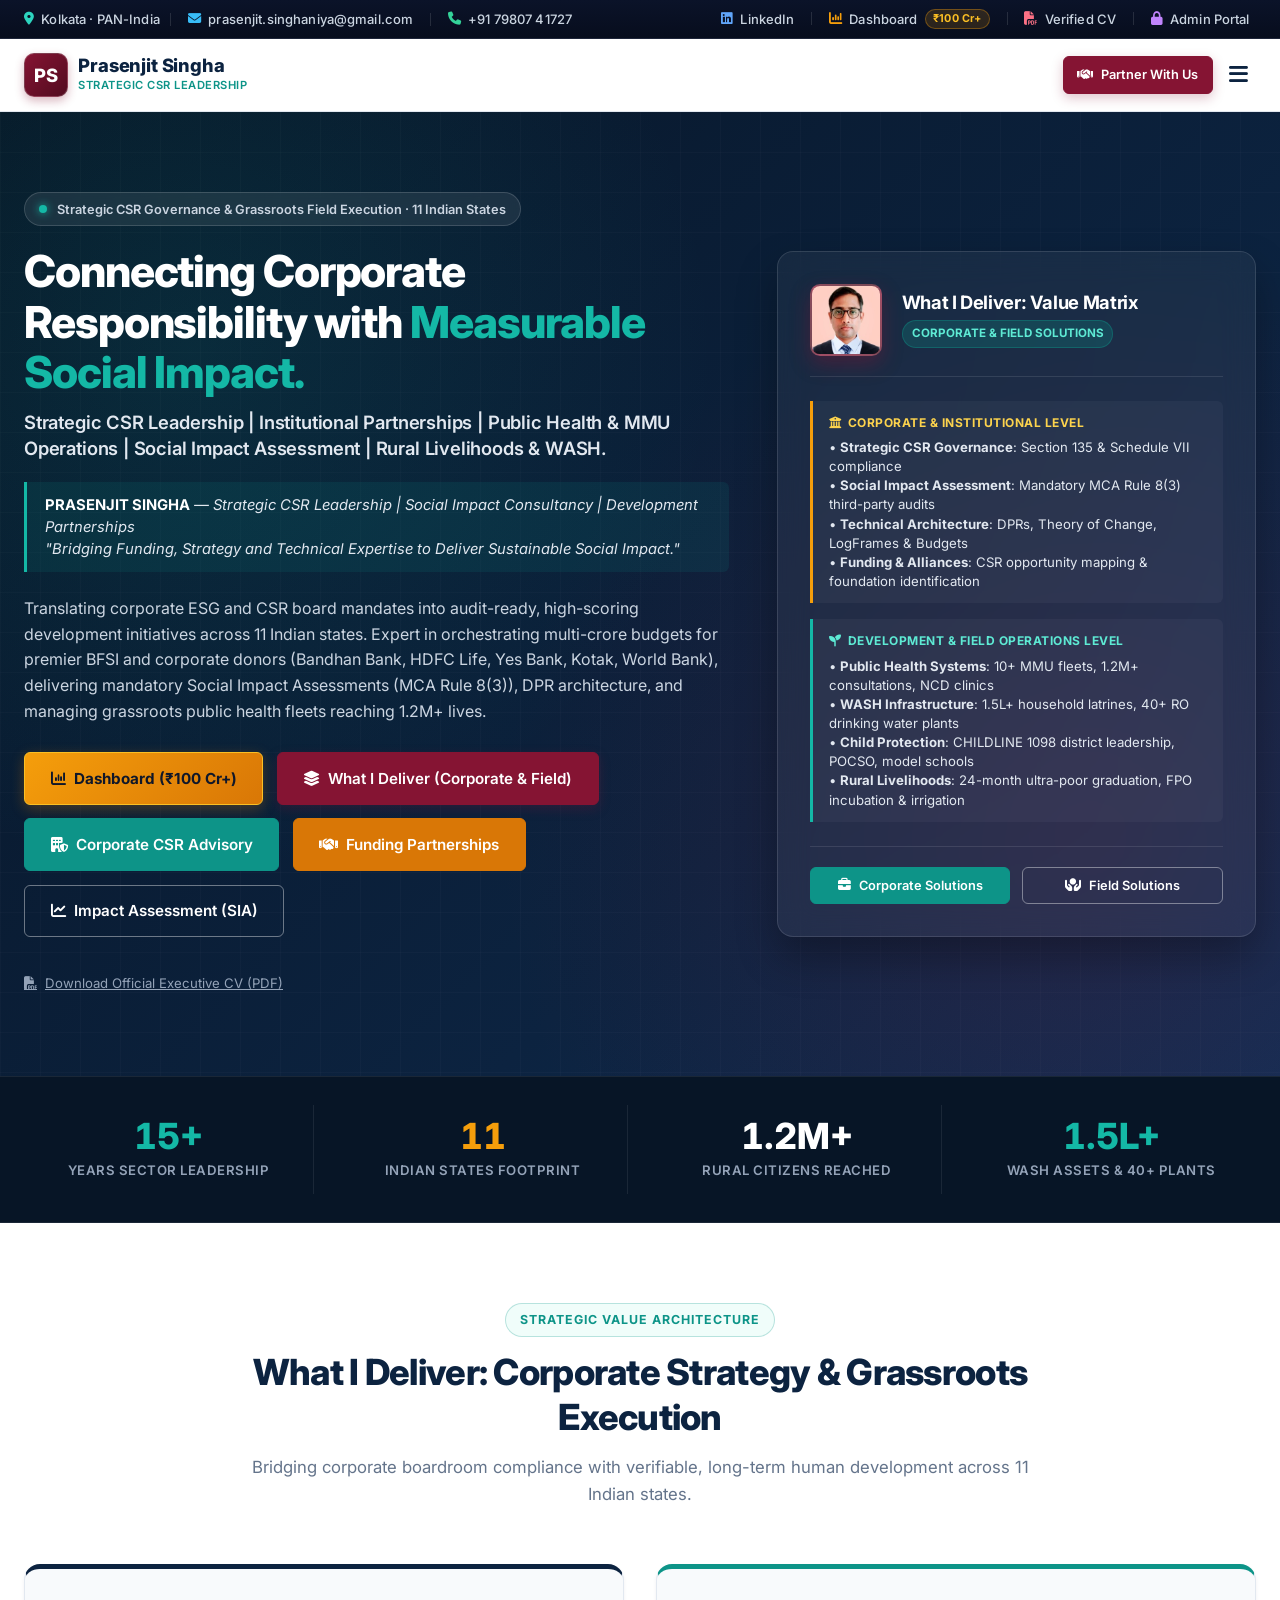
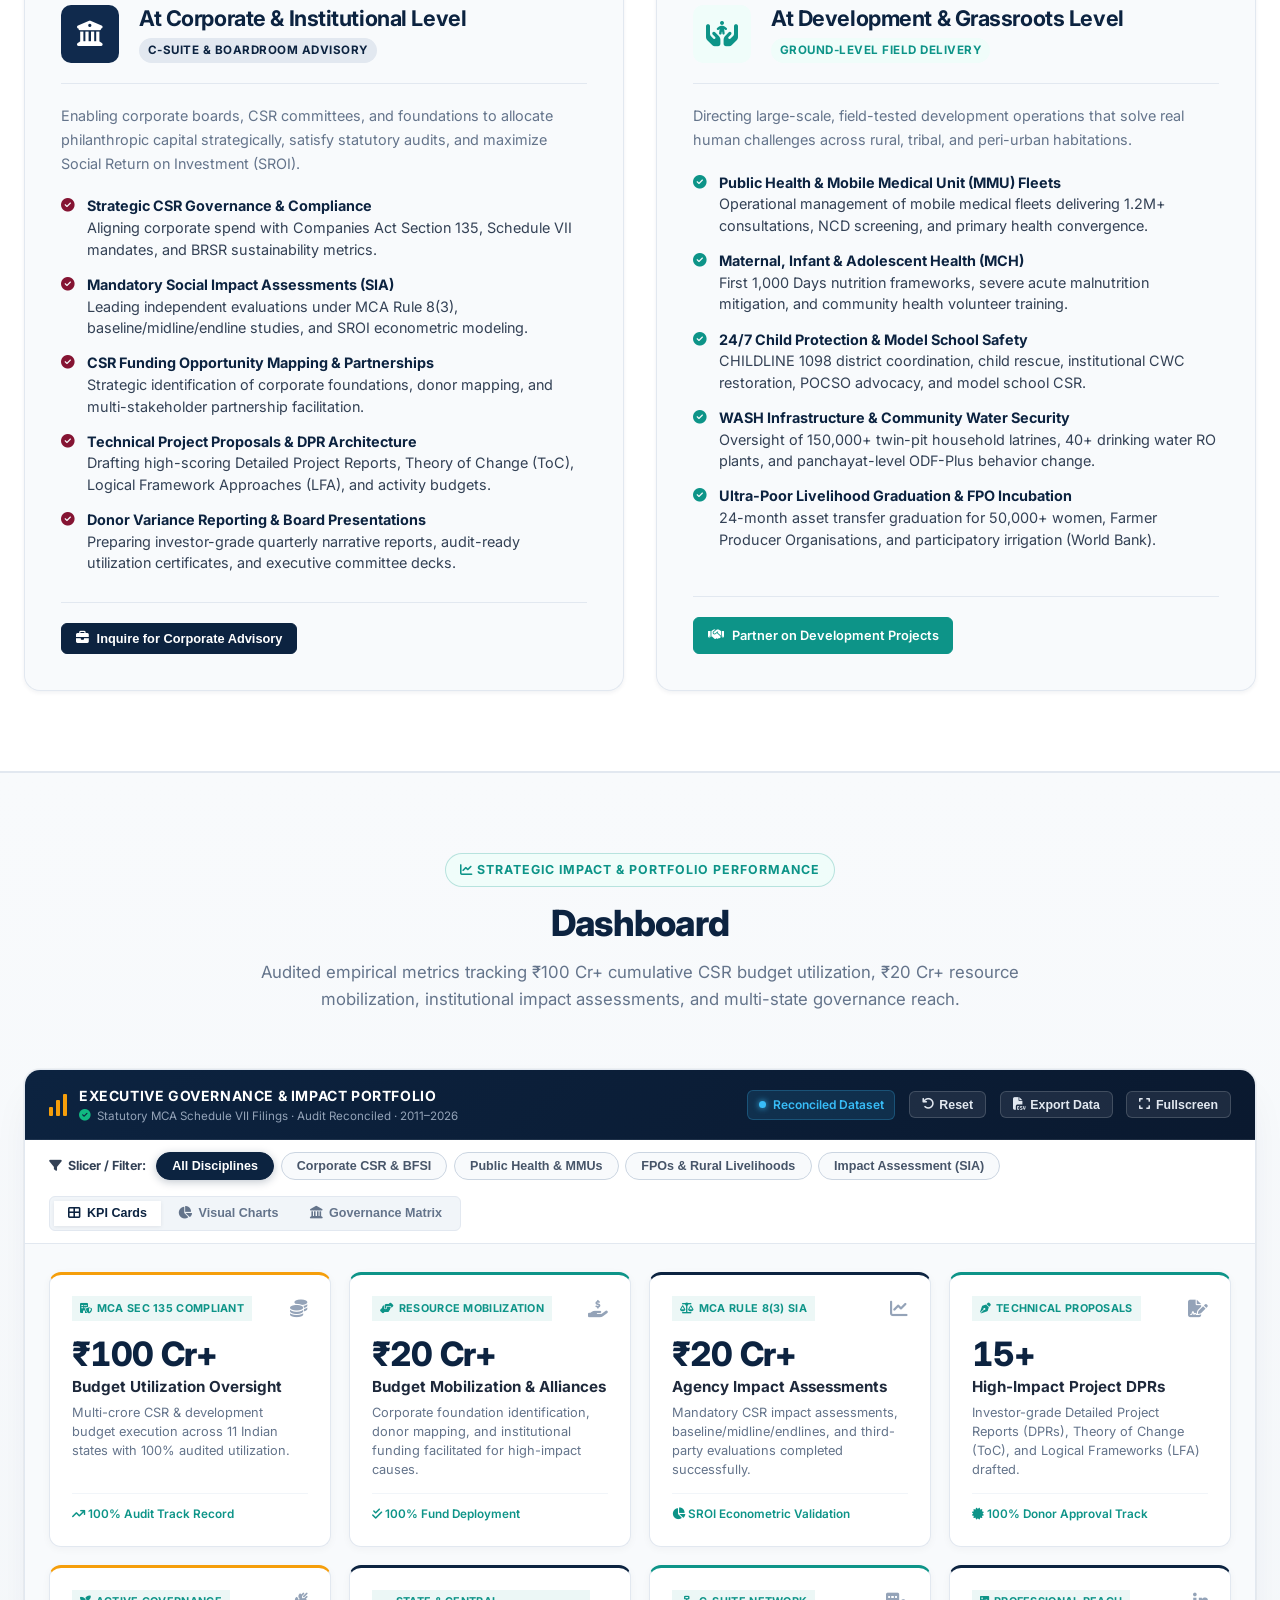
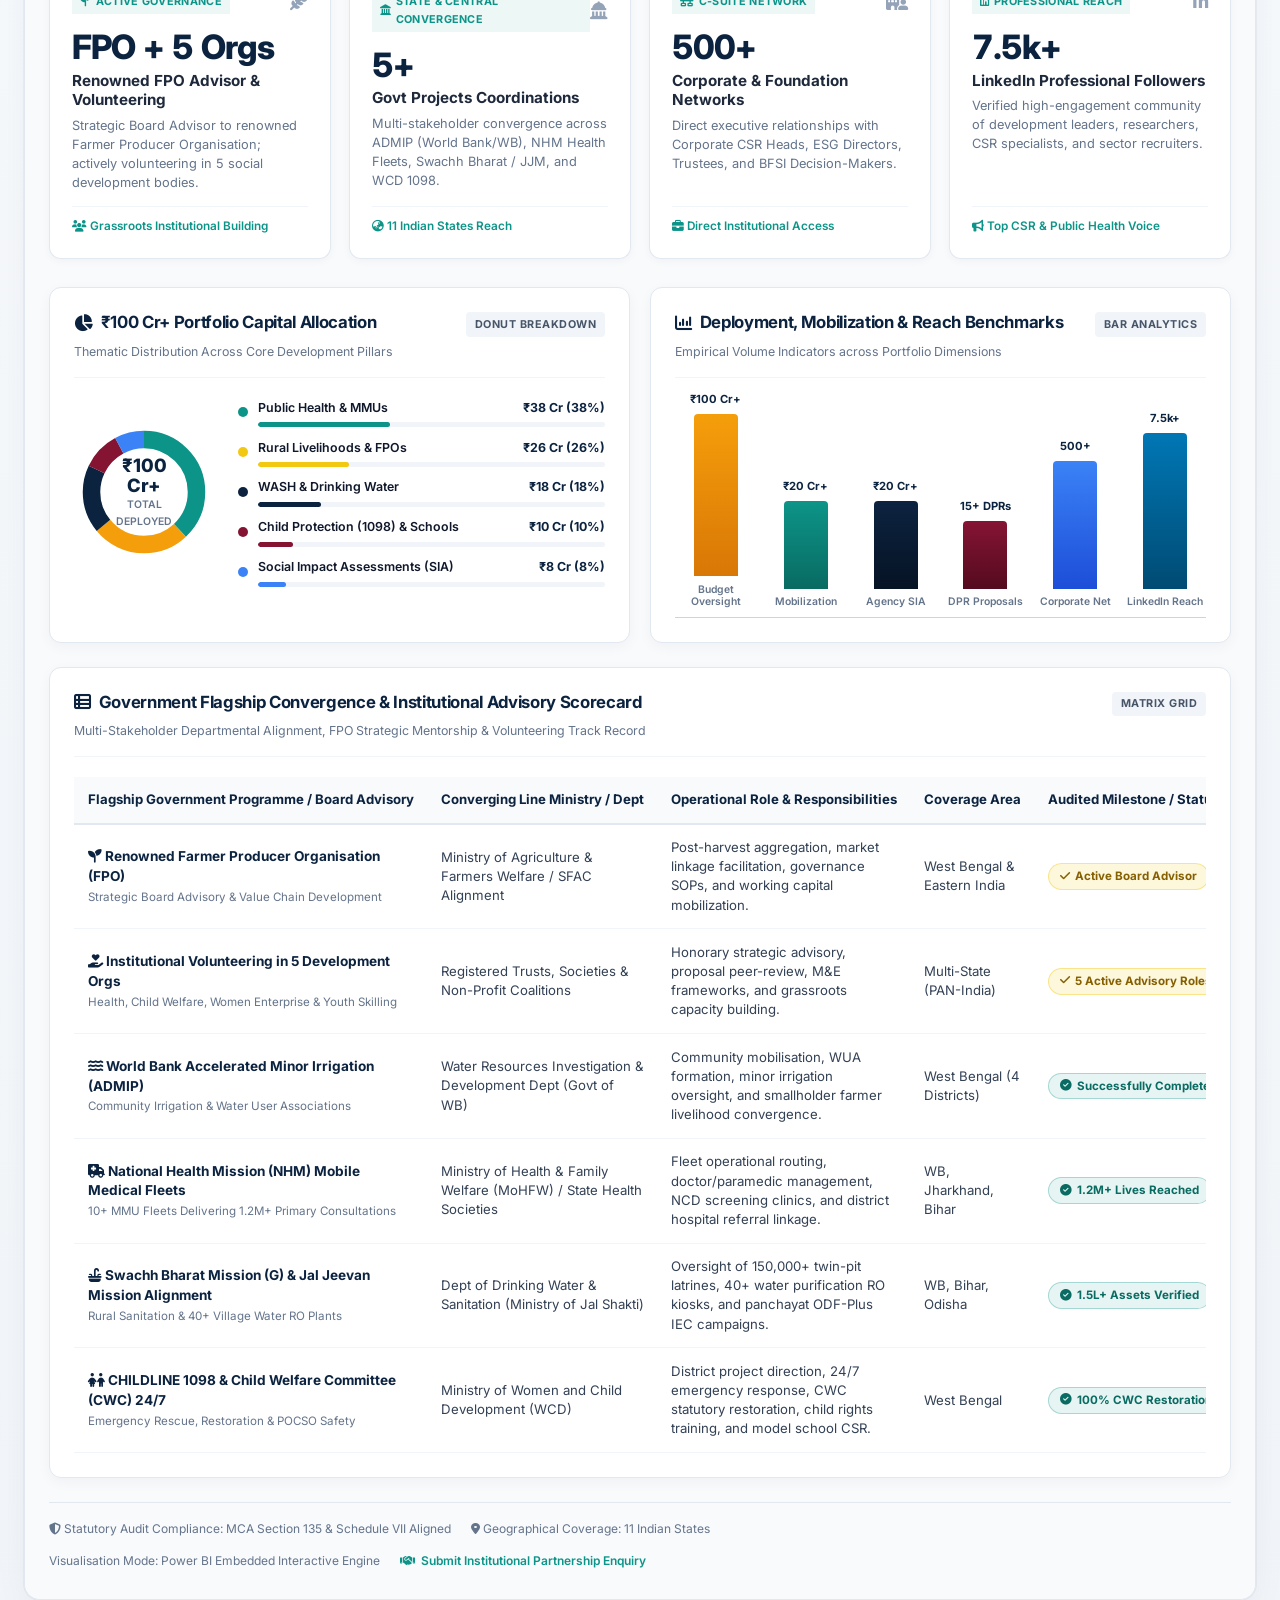
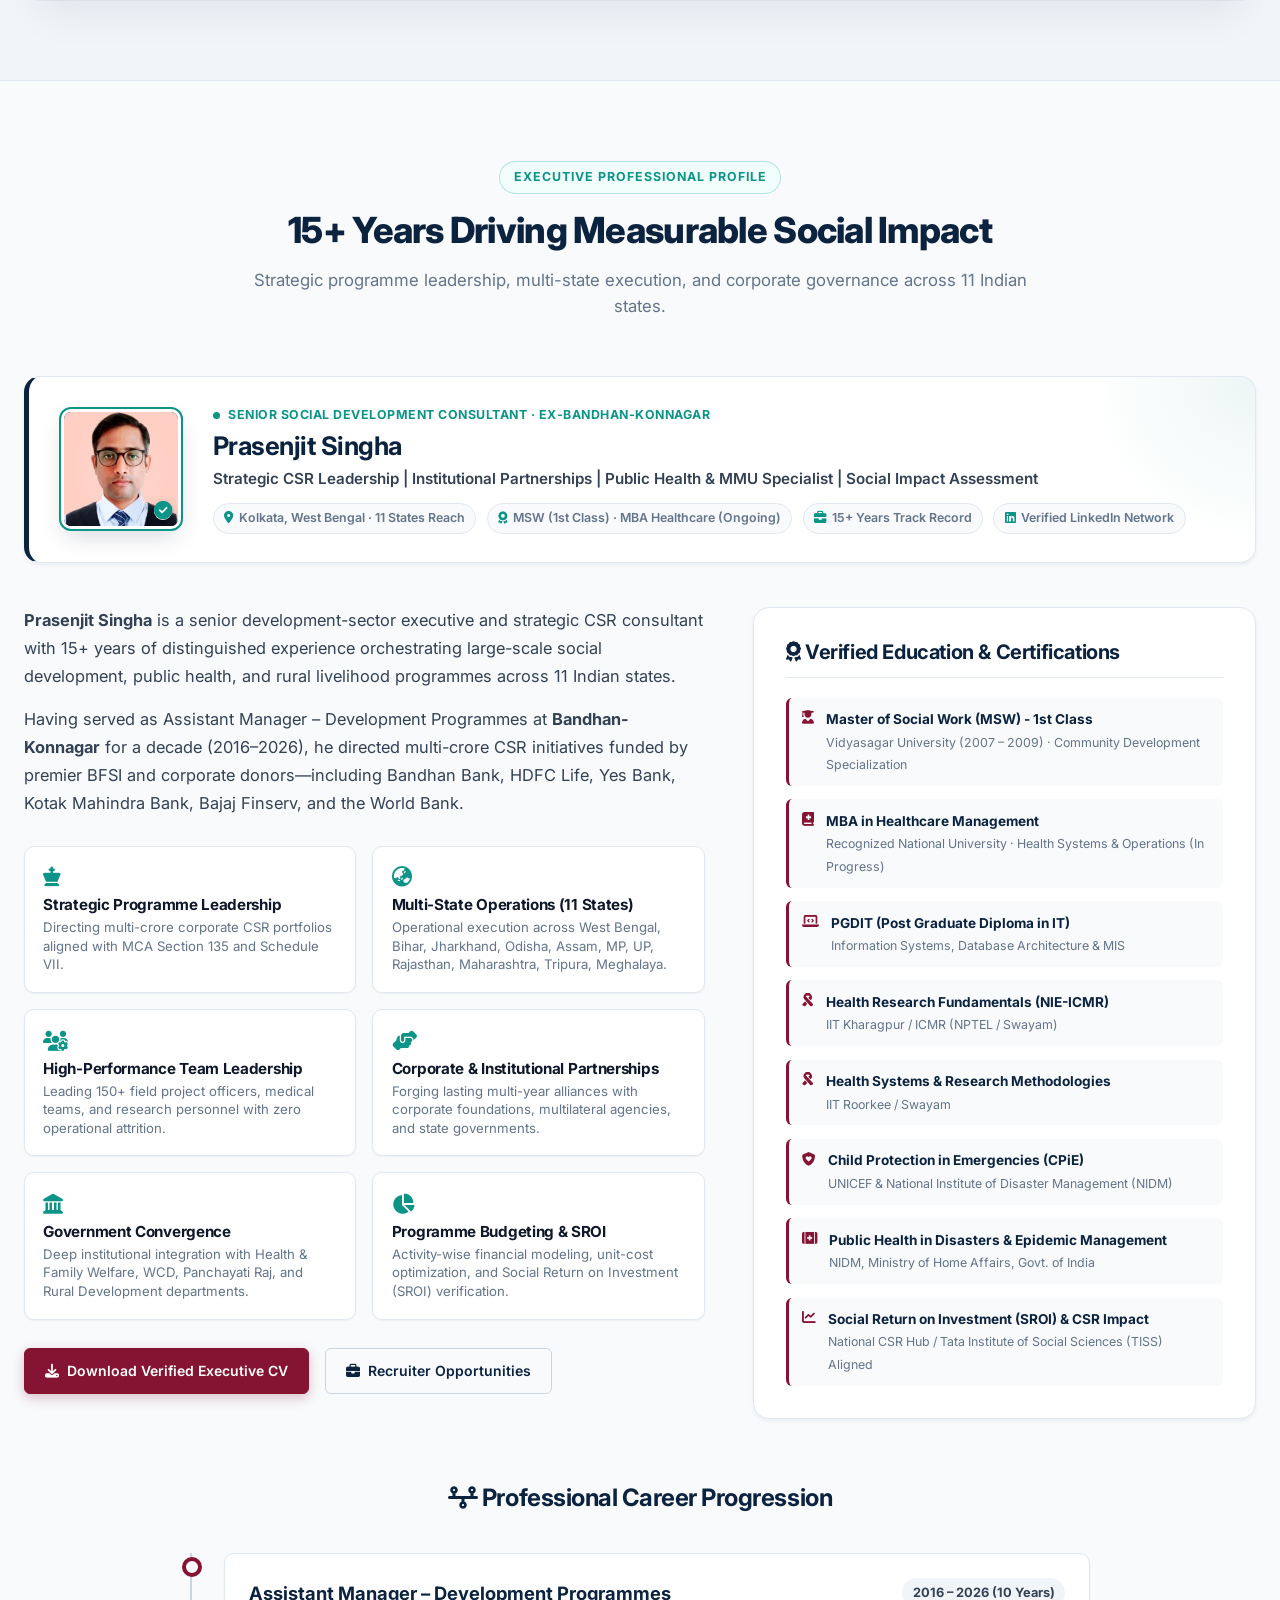
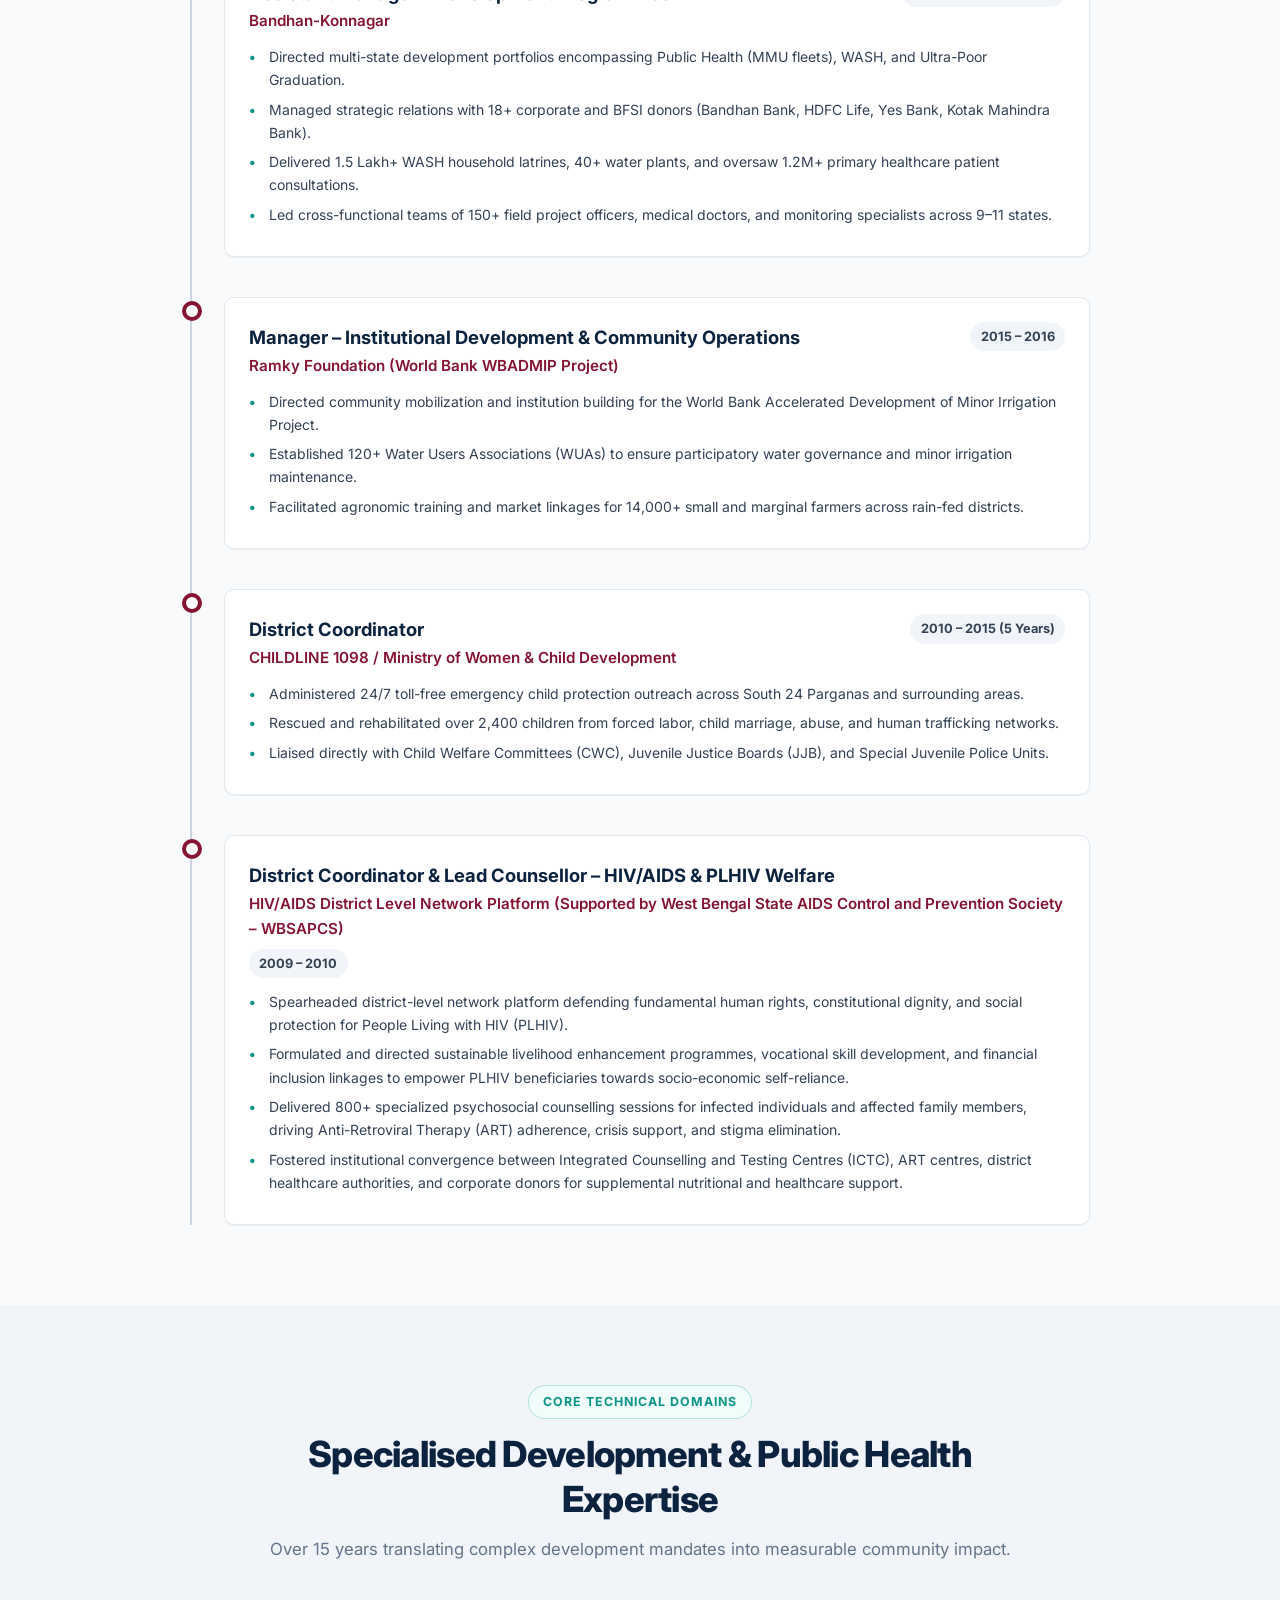
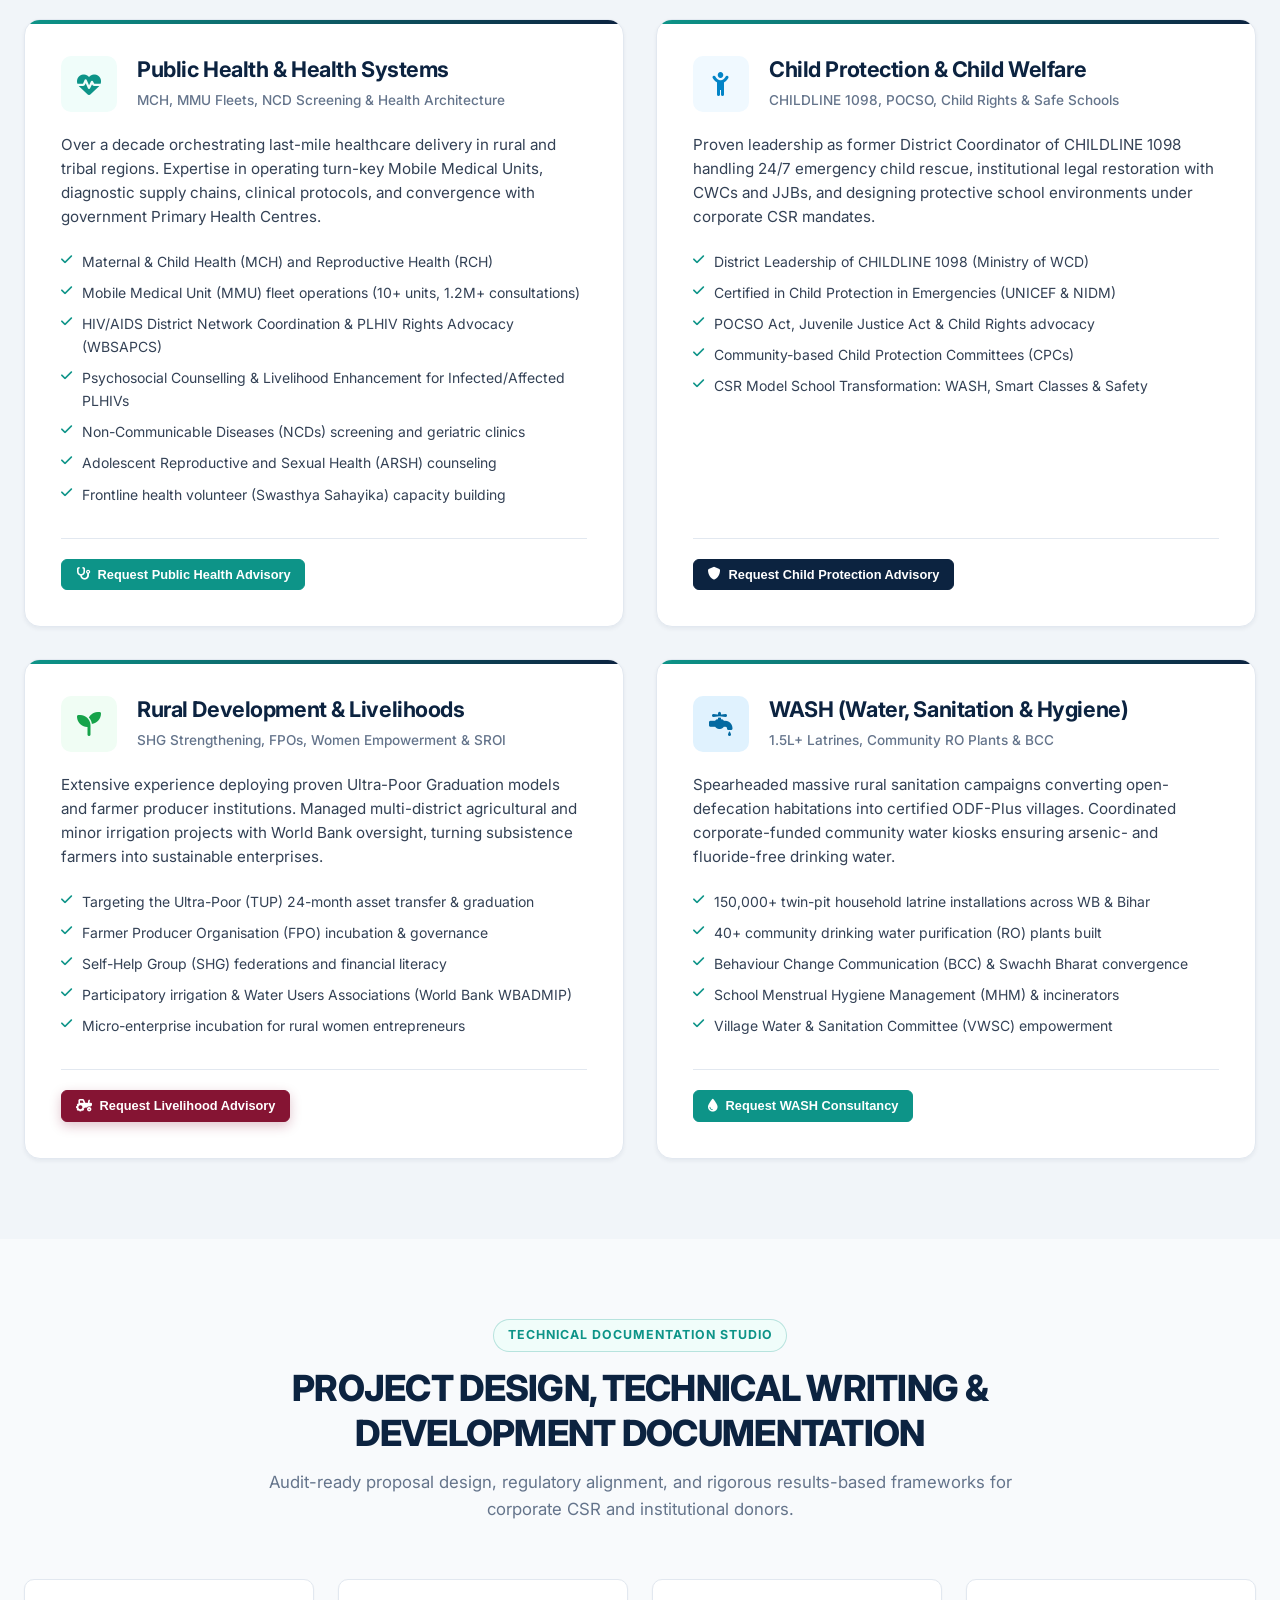
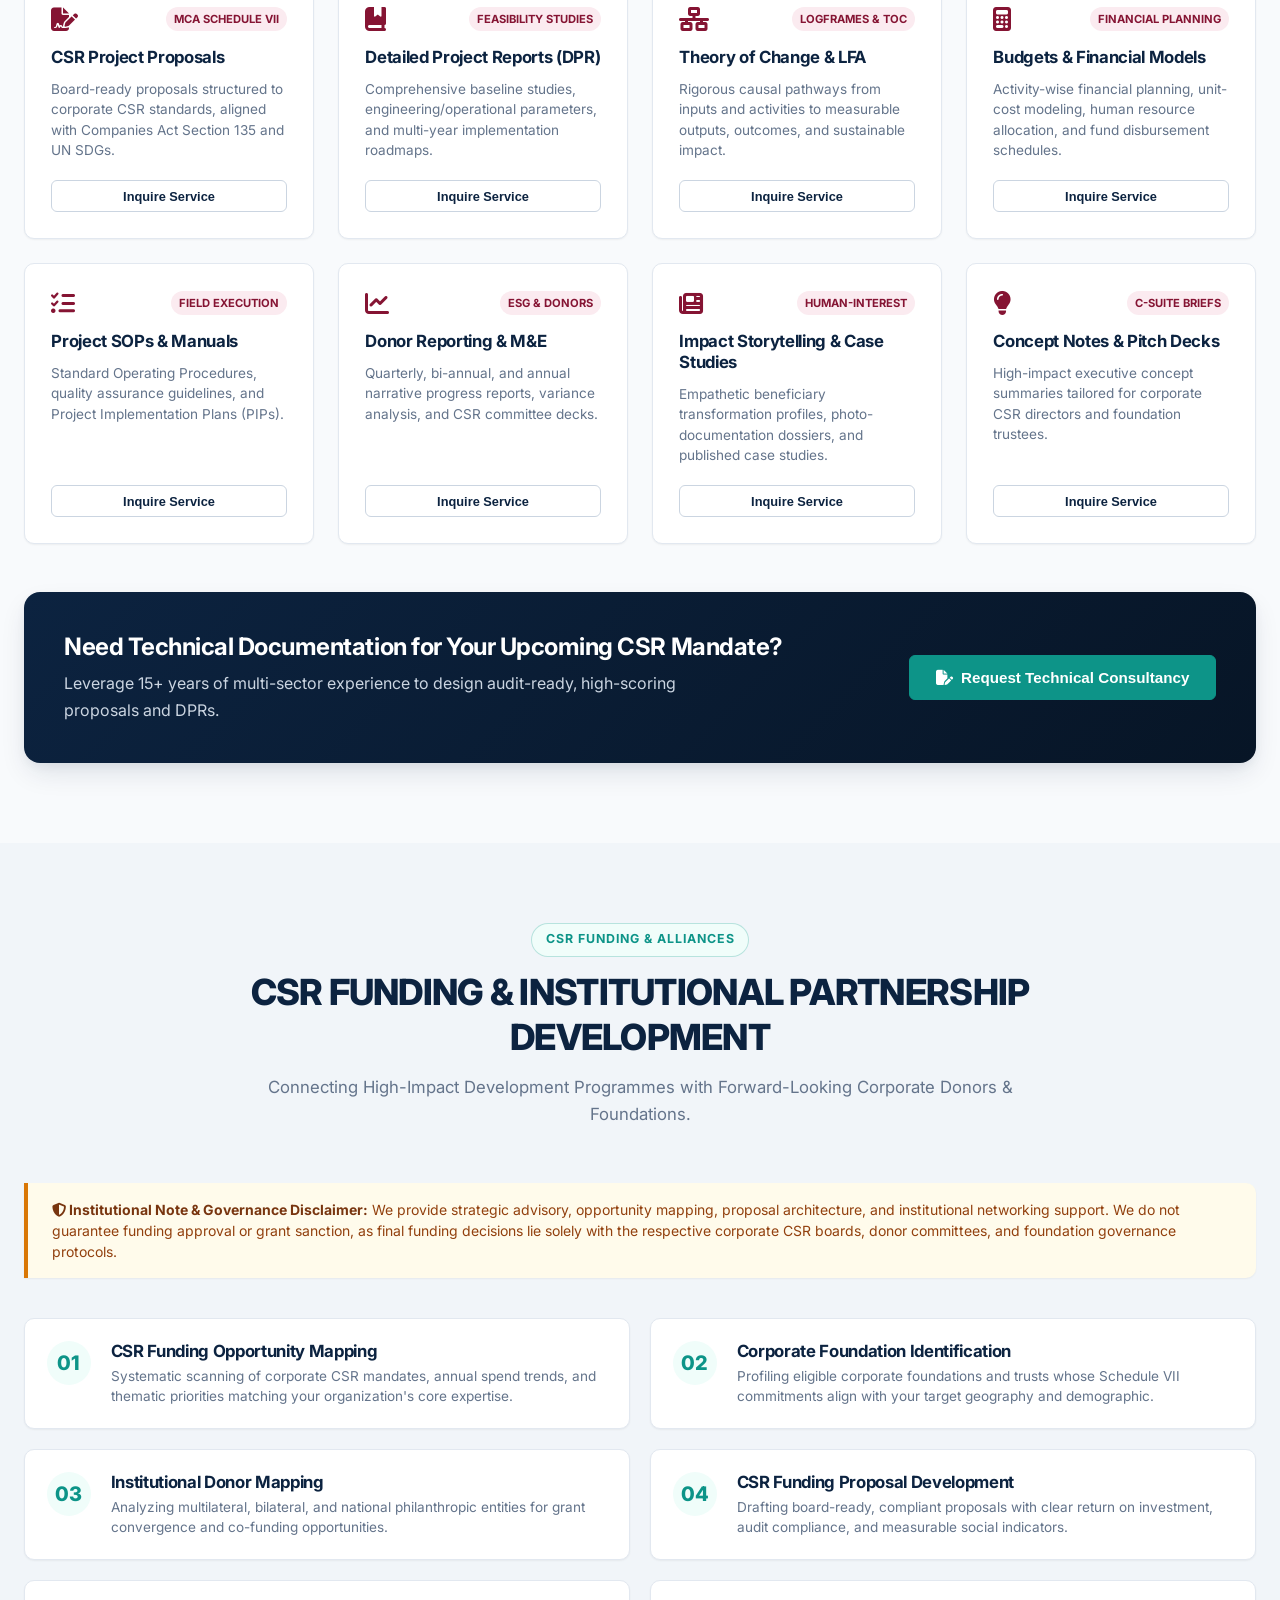
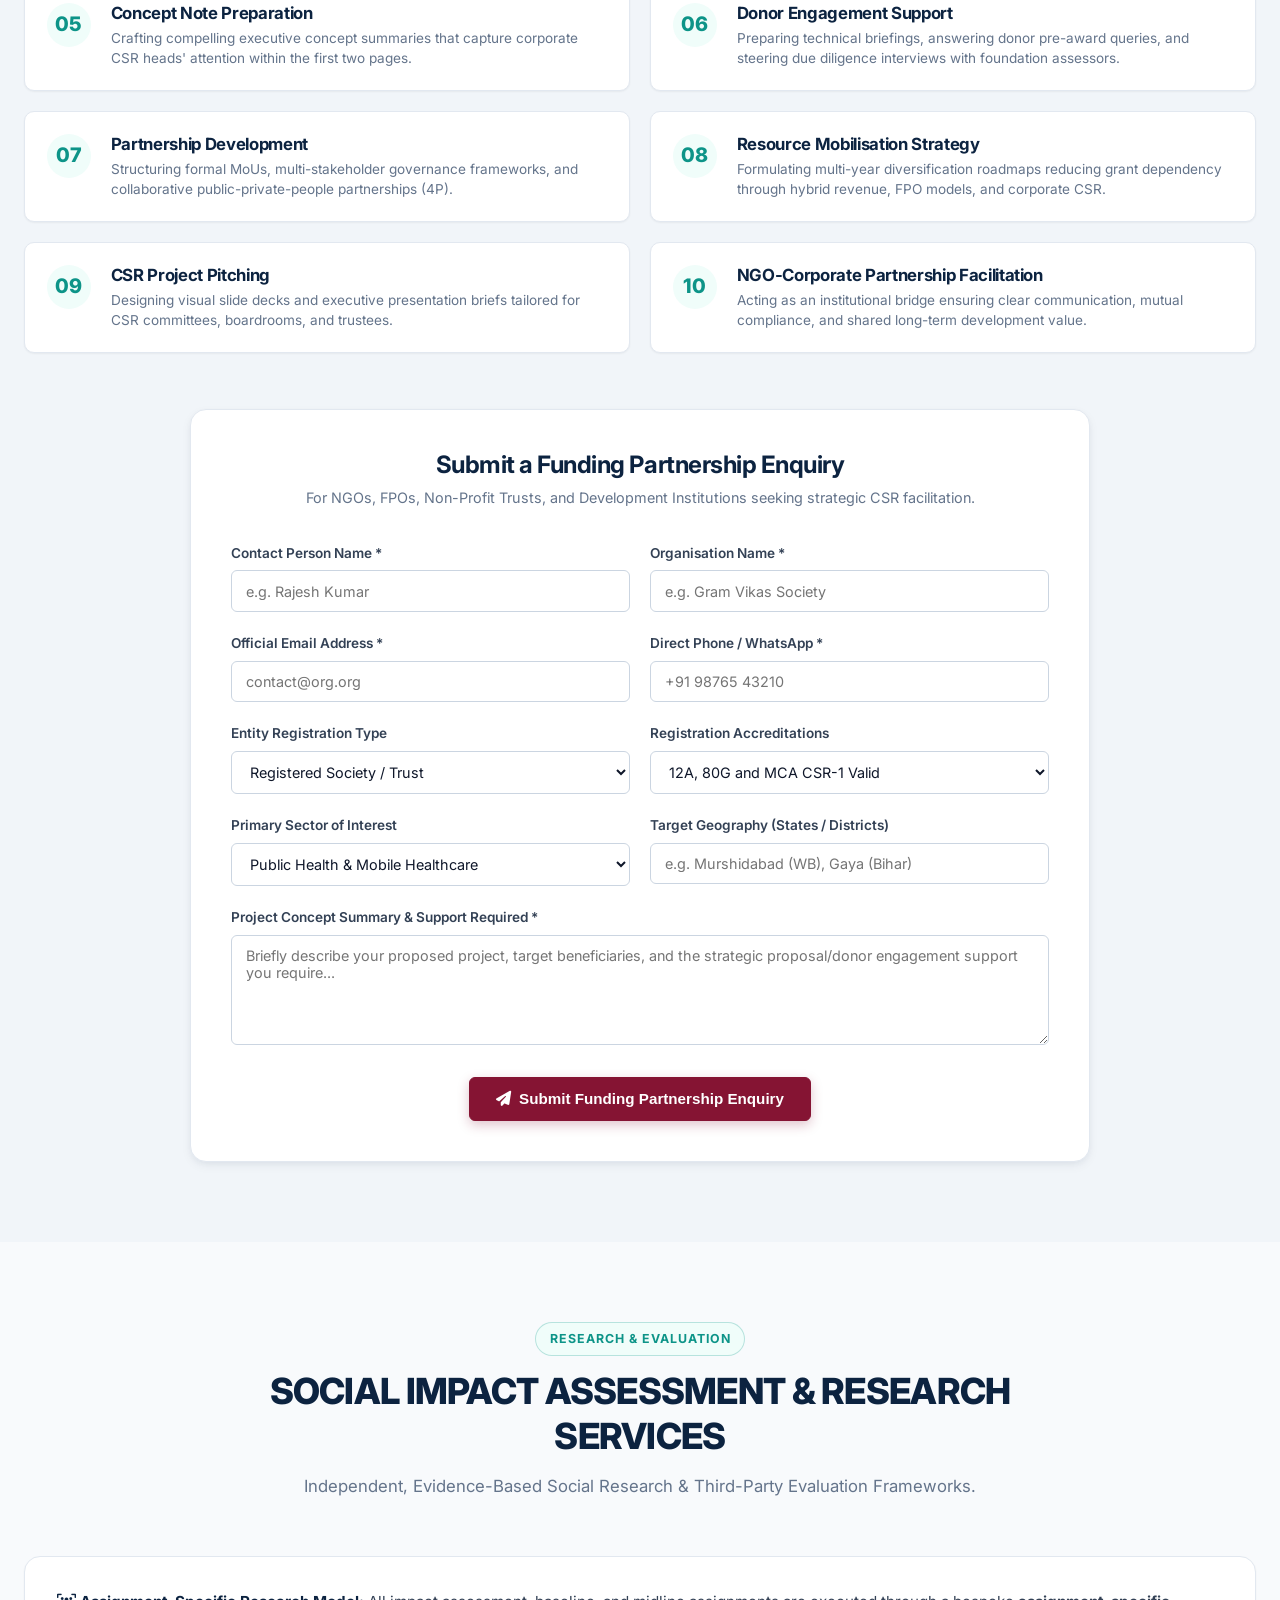
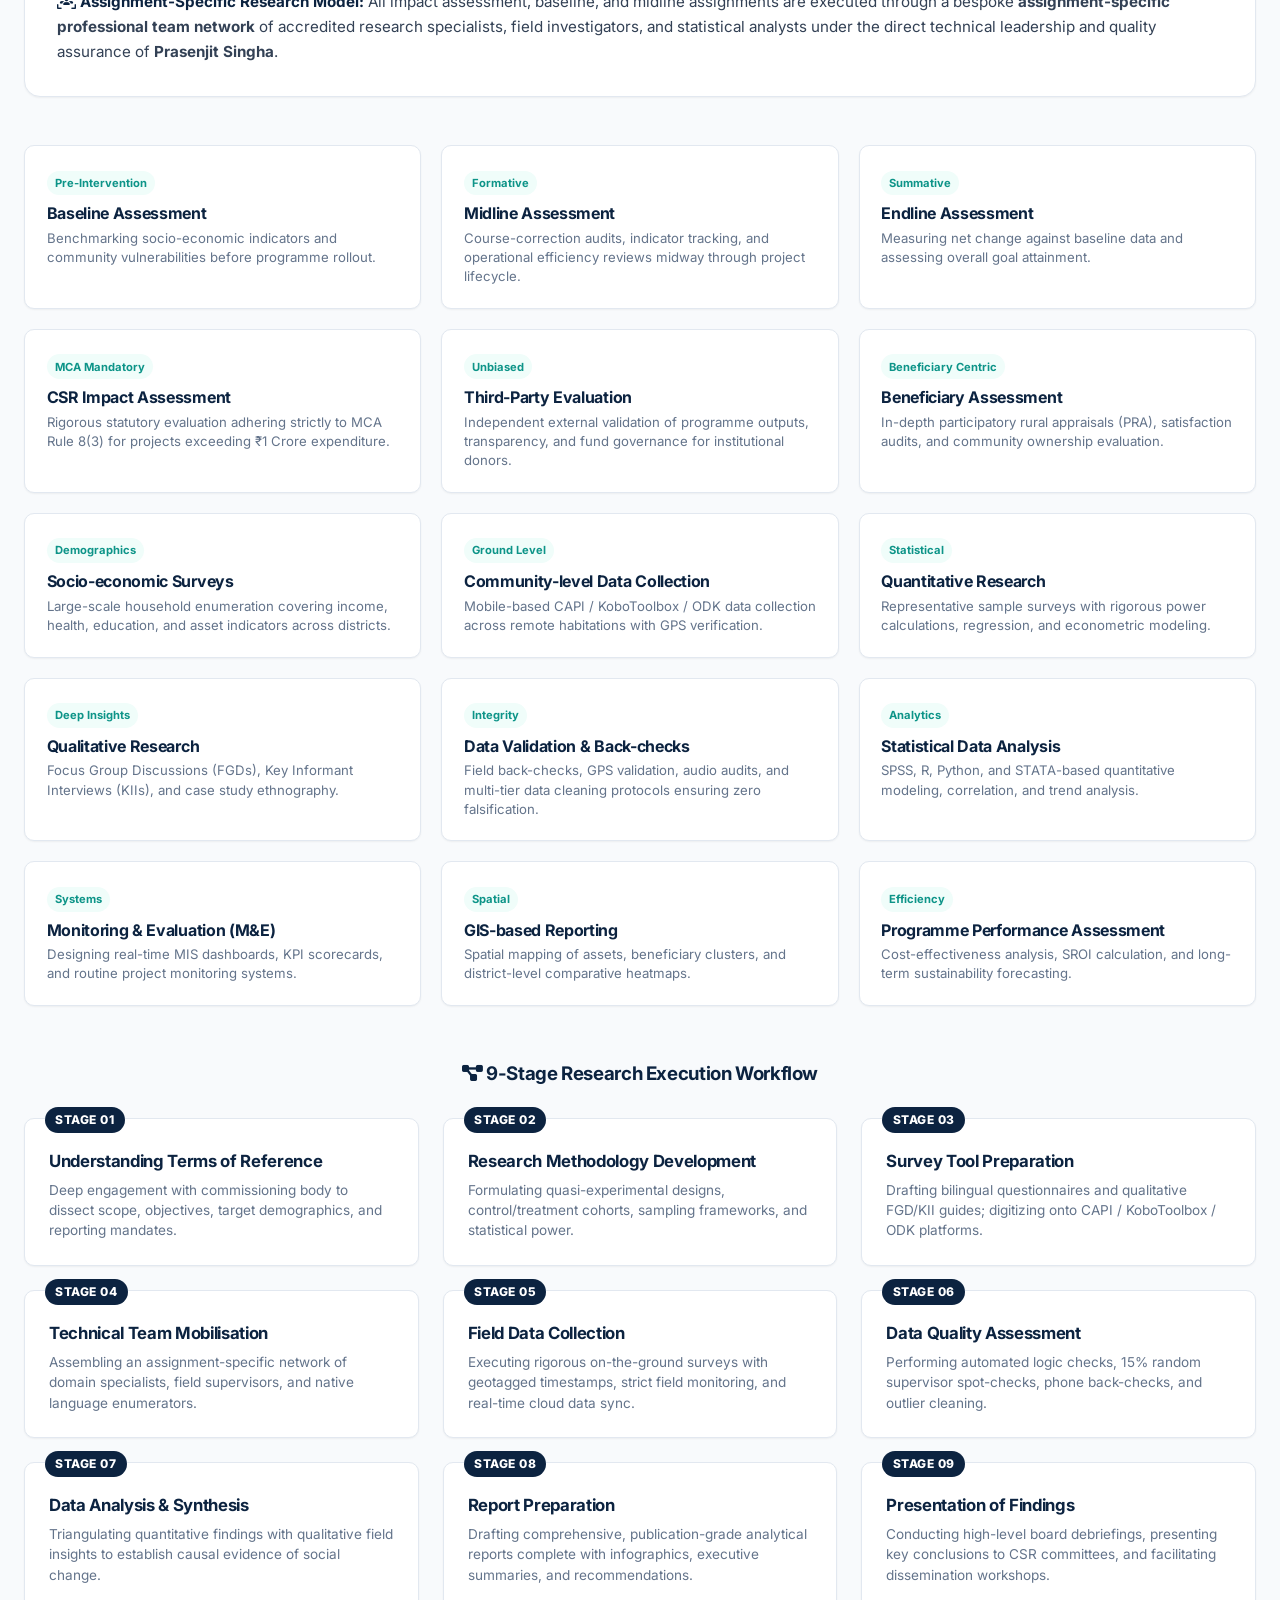
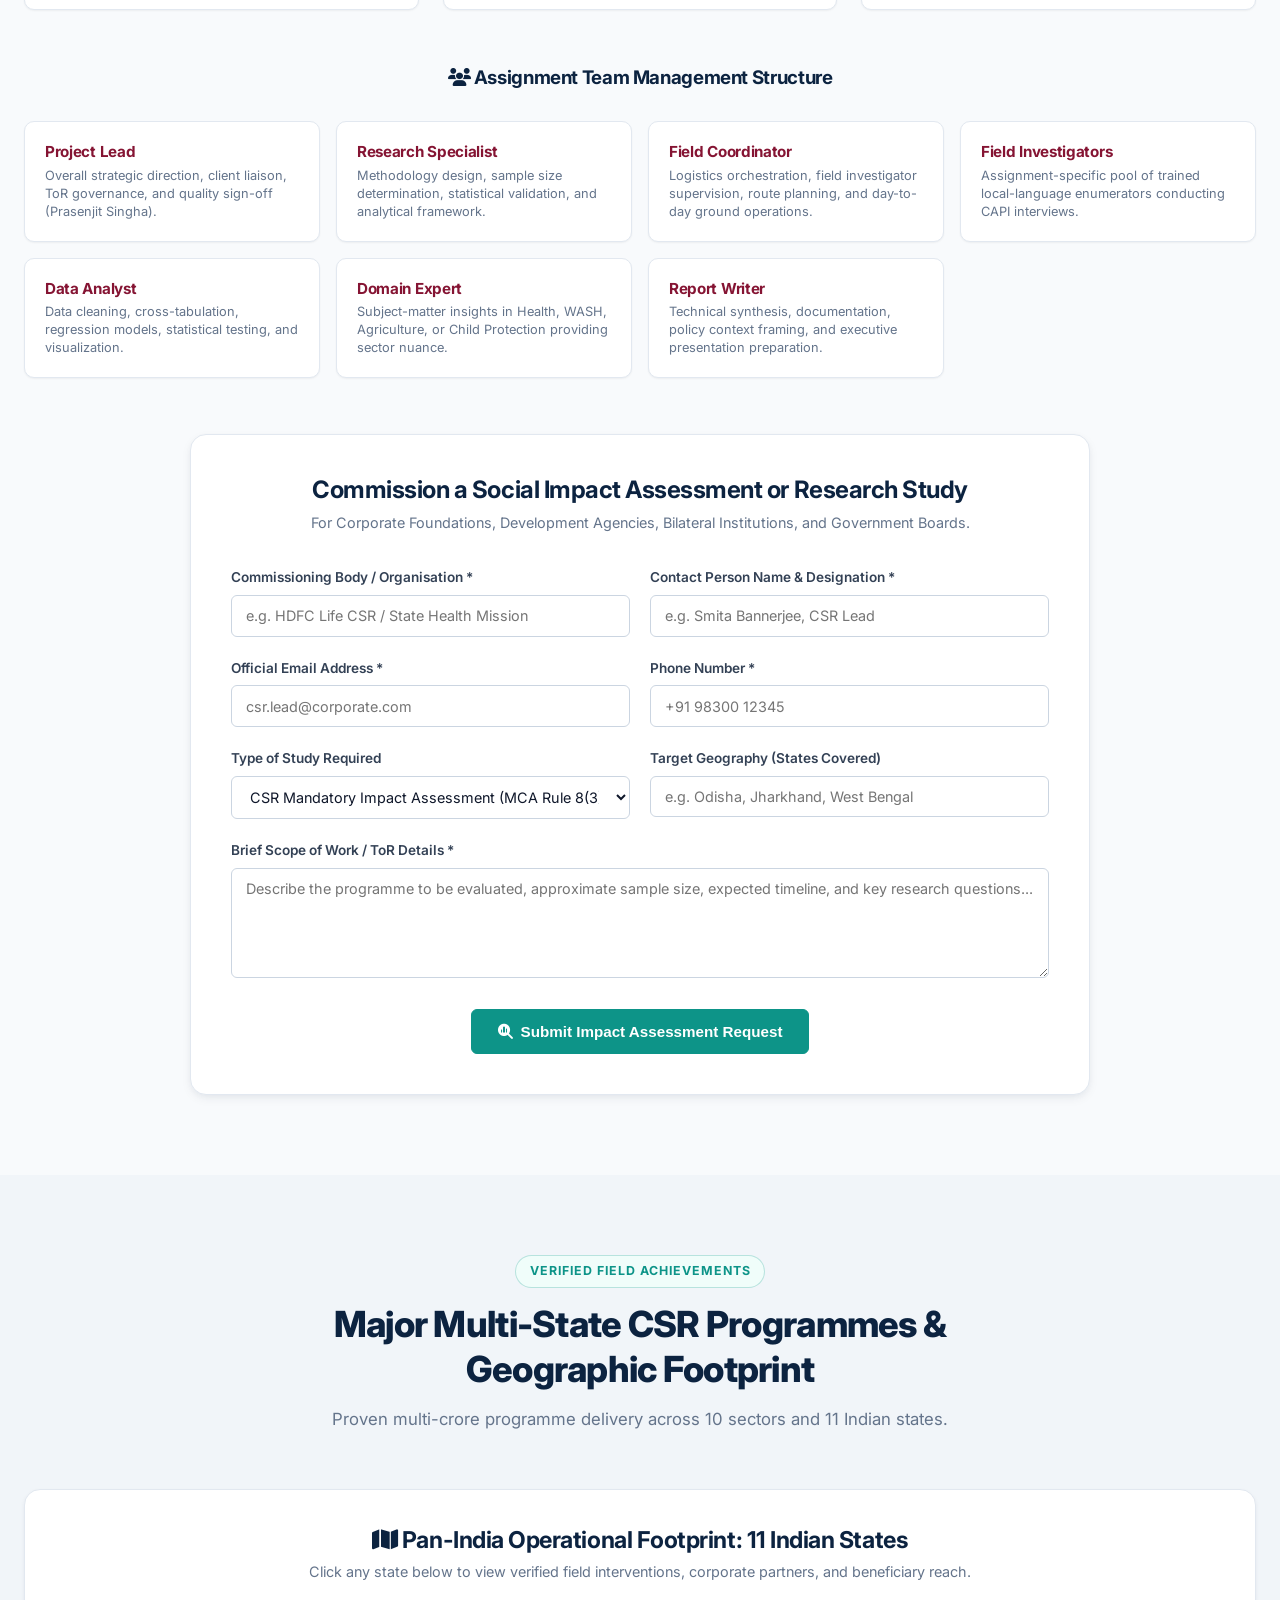
==== commit 2e6b527d: "redesign: polish top utility bar with responsive layout, dividers, jewel-tone icons, and interactive" ====
--- a/index.html
+++ b/index.html
@@ -32,7 +32,8 @@
     content="15+ Years Leadership in CSR, Public Health, Child Protection & Social Impact Assessment.">
 
   <!-- Favicon & Fonts -->
-  <link rel="icon" type="image/svg+xml" href="data:image/svg+xml,%3Csvg xmlns='http://www.w3.org/2000/svg' viewBox='0 0 100 100'%3E%3Crect width='100' height='100' rx='20' fill='%23851433'/%3E%3Ctext x='50%25' y='68%25' font-family='sans-serif' font-size='50' font-weight='800' fill='white' text-anchor='middle'%3EPS%3C/text%3E%3C/svg%3E">
+  <link rel="icon" type="image/svg+xml"
+    href="data:image/svg+xml,%3Csvg xmlns='http://www.w3.org/2000/svg' viewBox='0 0 100 100'%3E%3Crect width='100' height='100' rx='20' fill='%23851433'/%3E%3Ctext x='50%25' y='68%25' font-family='sans-serif' font-size='50' font-weight='800' fill='white' text-anchor='middle'%3EPS%3C/text%3E%3C/svg%3E">
   <link rel="preconnect" href="https://fonts.googleapis.com">
   <link rel="preconnect" href="https://fonts.gstatic.com" crossorigin>
   <link href="https://fonts.googleapis.com/css2?family=Inter:wght@400;500;600;700;800&display=swap" rel="stylesheet">
@@ -122,32 +123,54 @@
   <!-- ========================================================================
        TOP UTILITY BAR
        ======================================================================== -->
-  <div class="top-utility-bar">
+  <div class="top-utility-bar" id="topUtilityBar">
     <div class="container utility-bar-inner">
+      <!-- Left: Direct Coordinates -->
       <div class="utility-left">
-        <span class="utility-item">
-          <i class="fa-solid fa-location-dot"></i> Salt Lake Sector-V, Kolkata 700091 · PAN-India (11 States)
+        <span class="utility-item utility-loc-item"
+          title="Primary Office: Salt Lake Sector-V, Kolkata 700091 · Field Footprint Across 11 States">
+          <i class="fa-solid fa-location-dot utility-icon-teal"></i>
+          <span class="loc-full">Salt Lake, Kolkata &middot; PAN-India (11 States)</span>
+          <span class="loc-compact">Kolkata &middot; PAN-India</span>
         </span>
-        <span class="utility-item">
-          <i class="fa-solid fa-envelope"></i> prasenjit.singhaniya@gmail.com
-        </span>
-        <span class="utility-item">
-          <i class="fa-solid fa-phone"></i> +91 79807 41727
-        </span>
-      </div>
+        <span class="utility-sep" aria-hidden="true"></span>
+        <a href="mailto:prasenjit.singhaniya@gmail.com" class="utility-item utility-link"
+          title="Send Direct Email (prasenjit.singhaniya@gmail.com)">
+          <i class="fa-solid fa-envelope utility-icon-sky"></i>
+          <span>prasenjit.singhaniya@gmail.com</span>
+        </a>
+        <span class="utility-sep" aria-hidden="true"></span>
+        <a href="tel:+917980741727" class="utility-item utility-link" title="Direct Telephone (+91 79807 41727)">
+          <i class="fa-solid fa-phone utility-icon-emerald"></i>
+          <span>+91 79807 41727</span>
+        </a>
+      </div>
+
+      <!-- Right: Executive Shortcuts & Badges -->
       <div class="utility-right">
         <a href="https://www.linkedin.com/in/prasenjit-singha-864a6354" target="_blank" rel="noopener"
-          class="utility-link">
-          <i class="fa-brands fa-linkedin"></i> LinkedIn
+          class="utility-link" title="Connect on Official LinkedIn Profile">
+          <i class="fa-brands fa-linkedin utility-icon-linkedin"></i>
+          <span>LinkedIn</span>
         </a>
-        <a href="#analytics" class="utility-link" title="Executive Governance & Performance Dashboard (₹100 Cr+)">
-          <i class="fa-solid fa-chart-column"></i> Dashboard (₹100Cr+)
+        <span class="utility-sep" aria-hidden="true"></span>
+        <a href="#analytics" class="utility-link utility-badge-link"
+          title="Executive Governance & Performance Dashboard (₹100 Cr+ Portfolio)">
+          <i class="fa-solid fa-chart-column utility-icon-gold"></i>
+          <span>Dashboard</span>
+          <span class="utility-micro-badge">₹100 Cr+</span>
         </a>
-        <a href="assets/docs/Prasenjit_Singha_CV.pdf" download class="utility-link">
-          <i class="fa-solid fa-file-pdf"></i> Verified CV
+        <span class="utility-sep" aria-hidden="true"></span>
+        <a href="assets/docs/Prasenjit_Singha_CV.pdf" download class="utility-link"
+          title="Download Verified Executive Profile & CV (PDF)">
+          <i class="fa-solid fa-file-pdf utility-icon-rose"></i>
+          <span>Verified CV</span>
         </a>
-        <a href="#" id="adminPortalTrigger" class="utility-link" title="Secure Admin Dashboard (Ctrl+Alt+A)">
-          <i class="fa-solid fa-lock"></i> Admin Portal
+        <span class="utility-sep" aria-hidden="true"></span>
+        <a href="#" id="adminPortalTrigger" class="utility-link utility-admin-link"
+          title="Secure Admin Dashboard (Ctrl+Alt+A)">
+          <i class="fa-solid fa-lock utility-icon-purple"></i>
+          <span>Admin Portal</span>
         </a>
       </div>
     </div>
@@ -244,7 +267,8 @@
 
         <!-- Service-Oriented CTA Action Buttons -->
         <div class="hero-cta-group">
-          <a href="#analytics" class="btn btn-gold btn-lg" title="Executive Governance & Performance Dashboard (₹100 Cr+)">
+          <a href="#analytics" class="btn btn-gold btn-lg"
+            title="Executive Governance & Performance Dashboard (₹100 Cr+)">
             <i class="fa-solid fa-chart-column"></i> Dashboard (₹100 Cr+)
           </a>
           <a href="#service-matrix" class="btn btn-primary btn-lg">
@@ -510,7 +534,8 @@
         <span class="section-tag"><i class="fa-solid fa-chart-line"></i> Strategic Impact & Portfolio Performance</span>
         <h2 class="section-title">Dashboard</h2>
         <p class="section-subtitle">
-          Audited empirical metrics tracking ₹100 Cr+ cumulative CSR budget utilization, ₹20 Cr+ resource mobilization, institutional impact assessments, and multi-state governance reach.
+          Audited empirical metrics tracking ₹100 Cr+ cumulative CSR budget utilization, ₹20 Cr+ resource mobilization,
+          institutional impact assessments, and multi-state governance reach.
         </p>
       </div>
 
@@ -527,7 +552,8 @@
               </span>
               <div class="powerbi-title-text">
                 <span class="pb-report-name">EXECUTIVE GOVERNANCE & IMPACT PORTFOLIO</span>
-                <span class="pb-report-meta"><i class="fa-solid fa-circle-check" style="color: #10b981;"></i> Statutory MCA Schedule VII Filings · Audit Reconciled · 2011–2026</span>
+                <span class="pb-report-meta"><i class="fa-solid fa-circle-check" style="color: #10b981;"></i> Statutory
+                  MCA Schedule VII Filings · Audit Reconciled · 2011–2026</span>
               </div>
             </div>
           </div>
@@ -560,9 +586,11 @@
             </div>
           </div>
           <div class="pb-view-tabs" id="pbViewTabs">
-            <button class="pb-view-tab active" data-view="kpi"><i class="fa-solid fa-table-cells-large"></i> KPI Cards</button>
+            <button class="pb-view-tab active" data-view="kpi"><i class="fa-solid fa-table-cells-large"></i> KPI
+              Cards</button>
             <button class="pb-view-tab" data-view="charts"><i class="fa-solid fa-chart-pie"></i> Visual Charts</button>
-            <button class="pb-view-tab" data-view="matrix"><i class="fa-solid fa-landmark"></i> Governance Matrix</button>
+            <button class="pb-view-tab" data-view="matrix"><i class="fa-solid fa-landmark"></i> Governance
+              Matrix</button>
           </div>
         </div>
 
@@ -578,7 +606,8 @@
               </div>
               <div class="pb-card-metric" data-target="100">₹100 Cr+</div>
               <div class="pb-card-title">Budget Utilization Oversight</div>
-              <p class="pb-card-desc">Multi-crore CSR & development budget execution across 11 Indian states with 100% audited utilization.</p>
+              <p class="pb-card-desc">Multi-crore CSR & development budget execution across 11 Indian states with 100%
+                audited utilization.</p>
               <div class="pb-card-footer">
                 <span class="pb-card-trend"><i class="fa-solid fa-arrow-trend-up"></i> 100% Audit Track Record</span>
               </div>
@@ -592,7 +621,8 @@
               </div>
               <div class="pb-card-metric" data-target="20">₹20 Cr+</div>
               <div class="pb-card-title">Budget Mobilization & Alliances</div>
-              <p class="pb-card-desc">Corporate foundation identification, donor mapping, and institutional funding facilitated for high-impact causes.</p>
+              <p class="pb-card-desc">Corporate foundation identification, donor mapping, and institutional funding
+                facilitated for high-impact causes.</p>
               <div class="pb-card-footer">
                 <span class="pb-card-trend"><i class="fa-solid fa-check-double"></i> 100% Fund Deployment</span>
               </div>
@@ -606,7 +636,8 @@
               </div>
               <div class="pb-card-metric" data-target="20">₹20 Cr+</div>
               <div class="pb-card-title">Agency Impact Assessments</div>
-              <p class="pb-card-desc">Mandatory CSR impact assessments, baseline/midline/endlines, and third-party evaluations completed successfully.</p>
+              <p class="pb-card-desc">Mandatory CSR impact assessments, baseline/midline/endlines, and third-party
+                evaluations completed successfully.</p>
               <div class="pb-card-footer">
                 <span class="pb-card-trend"><i class="fa-solid fa-chart-pie"></i> SROI Econometric Validation</span>
               </div>
@@ -620,7 +651,8 @@
               </div>
               <div class="pb-card-metric" data-target="15">15+</div>
               <div class="pb-card-title">High-Impact Project DPRs</div>
-              <p class="pb-card-desc">Investor-grade Detailed Project Reports (DPRs), Theory of Change (ToC), and Logical Frameworks (LFA) drafted.</p>
+              <p class="pb-card-desc">Investor-grade Detailed Project Reports (DPRs), Theory of Change (ToC), and
+                Logical Frameworks (LFA) drafted.</p>
               <div class="pb-card-footer">
                 <span class="pb-card-trend"><i class="fa-solid fa-certificate"></i> 100% Donor Approval Track</span>
               </div>
@@ -634,7 +666,8 @@
               </div>
               <div class="pb-card-metric">FPO + 5 Orgs</div>
               <div class="pb-card-title">Renowned FPO Advisor & Volunteering</div>
-              <p class="pb-card-desc">Strategic Board Advisor to renowned Farmer Producer Organisation; actively volunteering in 5 social development bodies.</p>
+              <p class="pb-card-desc">Strategic Board Advisor to renowned Farmer Producer Organisation; actively
+                volunteering in 5 social development bodies.</p>
               <div class="pb-card-footer">
                 <span class="pb-card-trend"><i class="fa-solid fa-users"></i> Grassroots Institutional Building</span>
               </div>
@@ -648,7 +681,8 @@
               </div>
               <div class="pb-card-metric" data-target="5">5+</div>
               <div class="pb-card-title">Govt Projects Coordinations</div>
-              <p class="pb-card-desc">Multi-stakeholder convergence across ADMIP (World Bank/WB), NHM Health Fleets, Swachh Bharat / JJM, and WCD 1098.</p>
+              <p class="pb-card-desc">Multi-stakeholder convergence across ADMIP (World Bank/WB), NHM Health Fleets,
+                Swachh Bharat / JJM, and WCD 1098.</p>
               <div class="pb-card-footer">
                 <span class="pb-card-trend"><i class="fa-solid fa-earth-asia"></i> 11 Indian States Reach</span>
               </div>
@@ -662,7 +696,8 @@
               </div>
               <div class="pb-card-metric" data-target="500">500+</div>
               <div class="pb-card-title">Corporate & Foundation Networks</div>
-              <p class="pb-card-desc">Direct executive relationships with Corporate CSR Heads, ESG Directors, Trustees, and BFSI Decision-Makers.</p>
+              <p class="pb-card-desc">Direct executive relationships with Corporate CSR Heads, ESG Directors, Trustees,
+                and BFSI Decision-Makers.</p>
               <div class="pb-card-footer">
                 <span class="pb-card-trend"><i class="fa-solid fa-briefcase"></i> Direct Institutional Access</span>
               </div>
@@ -676,7 +711,8 @@
               </div>
               <div class="pb-card-metric" data-target="7500">7.5k+</div>
               <div class="pb-card-title">LinkedIn Professional Followers</div>
-              <p class="pb-card-desc">Verified high-engagement community of development leaders, researchers, CSR specialists, and sector recruiters.</p>
+              <p class="pb-card-desc">Verified high-engagement community of development leaders, researchers, CSR
+                specialists, and sector recruiters.</p>
               <div class="pb-card-footer">
                 <span class="pb-card-trend"><i class="fa-solid fa-bullhorn"></i> Top CSR & Public Health Voice</span>
               </div>
@@ -702,11 +738,16 @@
                       <div class="pb-donut-graphic">
                         <svg viewBox="0 0 160 160" class="pb-donut-svg">
                           <circle cx="80" cy="80" r="60" class="donut-bg"></circle>
-                          <circle cx="80" cy="80" r="60" class="donut-seg seg-health" stroke-dasharray="143 234" stroke-dashoffset="0"></circle>
-                          <circle cx="80" cy="80" r="60" class="donut-seg seg-rural" stroke-dasharray="98 279" stroke-dashoffset="-143"></circle>
-                          <circle cx="80" cy="80" r="60" class="donut-seg seg-wash" stroke-dasharray="68 309" stroke-dashoffset="-241"></circle>
-                          <circle cx="80" cy="80" r="60" class="donut-seg seg-child" stroke-dasharray="38 339" stroke-dashoffset="-309"></circle>
-                          <circle cx="80" cy="80" r="60" class="donut-seg seg-sia" stroke-dasharray="30 347" stroke-dashoffset="-347"></circle>
+                          <circle cx="80" cy="80" r="60" class="donut-seg seg-health" stroke-dasharray="143 234"
+                            stroke-dashoffset="0"></circle>
+                          <circle cx="80" cy="80" r="60" class="donut-seg seg-rural" stroke-dasharray="98 279"
+                            stroke-dashoffset="-143"></circle>
+                          <circle cx="80" cy="80" r="60" class="donut-seg seg-wash" stroke-dasharray="68 309"
+                            stroke-dashoffset="-241"></circle>
+                          <circle cx="80" cy="80" r="60" class="donut-seg seg-child" stroke-dasharray="38 339"
+                            stroke-dashoffset="-309"></circle>
+                          <circle cx="80" cy="80" r="60" class="donut-seg seg-sia" stroke-dasharray="30 347"
+                            stroke-dashoffset="-347"></circle>
                         </svg>
                         <div class="pb-donut-center">
                           <span class="center-val">₹100 Cr+</span>
@@ -719,35 +760,48 @@
                         <span class="legend-color-dot" style="background: #0d9488;"></span>
                         <div class="legend-text">
                           <div class="legend-top"><strong>Public Health & MMUs</strong> <span>₹38 Cr (38%)</span></div>
-                          <div class="pb-progress-bar"><div class="pb-progress-fill" style="width: 38%; background: #0d9488;"></div></div>
+                          <div class="pb-progress-bar">
+                            <div class="pb-progress-fill" style="width: 38%; background: #0d9488;"></div>
+                          </div>
                         </div>
                       </div>
                       <div class="pb-legend-item">
                         <span class="legend-color-dot" style="background: #f2c811;"></span>
                         <div class="legend-text">
-                          <div class="legend-top"><strong>Rural Livelihoods & FPOs</strong> <span>₹26 Cr (26%)</span></div>
-                          <div class="pb-progress-bar"><div class="pb-progress-fill" style="width: 26%; background: #f2c811;"></div></div>
+                          <div class="legend-top"><strong>Rural Livelihoods & FPOs</strong> <span>₹26 Cr (26%)</span>
+                          </div>
+                          <div class="pb-progress-bar">
+                            <div class="pb-progress-fill" style="width: 26%; background: #f2c811;"></div>
+                          </div>
                         </div>
                       </div>
                       <div class="pb-legend-item">
                         <span class="legend-color-dot" style="background: #0c2340;"></span>
                         <div class="legend-text">
                           <div class="legend-top"><strong>WASH & Drinking Water</strong> <span>₹18 Cr (18%)</span></div>
-                          <div class="pb-progress-bar"><div class="pb-progress-fill" style="width: 18%; background: #0c2340;"></div></div>
+                          <div class="pb-progress-bar">
+                            <div class="pb-progress-fill" style="width: 18%; background: #0c2340;"></div>
+                          </div>
                         </div>
                       </div>
                       <div class="pb-legend-item">
                         <span class="legend-color-dot" style="background: #851433;"></span>
                         <div class="legend-text">
-                          <div class="legend-top"><strong>Child Protection (1098) & Schools</strong> <span>₹10 Cr (10%)</span></div>
-                          <div class="pb-progress-bar"><div class="pb-progress-fill" style="width: 10%; background: #851433;"></div></div>
+                          <div class="legend-top"><strong>Child Protection (1098) & Schools</strong> <span>₹10 Cr
+                              (10%)</span></div>
+                          <div class="pb-progress-bar">
+                            <div class="pb-progress-fill" style="width: 10%; background: #851433;"></div>
+                          </div>
                         </div>
                       </div>
                       <div class="pb-legend-item">
                         <span class="legend-color-dot" style="background: #3b82f6;"></span>
                         <div class="legend-text">
-                          <div class="legend-top"><strong>Social Impact Assessments (SIA)</strong> <span>₹8 Cr (8%)</span></div>
-                          <div class="pb-progress-bar"><div class="pb-progress-fill" style="width: 8%; background: #3b82f6;"></div></div>
+                          <div class="legend-top"><strong>Social Impact Assessments (SIA)</strong> <span>₹8 Cr
+                              (8%)</span></div>
+                          <div class="pb-progress-bar">
+                            <div class="pb-progress-fill" style="width: 8%; background: #3b82f6;"></div>
+                          </div>
                         </div>
                       </div>
                     </div>
@@ -825,8 +879,10 @@
             <div class="pb-matrix-card" id="pbMatrixView">
               <div class="pb-chart-header">
                 <div class="pb-chart-title">
-                  <h4><i class="fa-solid fa-table-list"></i> Government Flagship Convergence & Institutional Advisory Scorecard</h4>
-                  <span>Multi-Stakeholder Departmental Alignment, FPO Strategic Mentorship & Volunteering Track Record</span>
+                  <h4><i class="fa-solid fa-table-list"></i> Government Flagship Convergence & Institutional Advisory
+                    Scorecard</h4>
+                  <span>Multi-Stakeholder Departmental Alignment, FPO Strategic Mentorship & Volunteering Track
+                    Record</span>
                 </div>
                 <span class="pb-chart-badge">Matrix Grid</span>
               </div>
@@ -844,63 +900,81 @@
                   <tbody>
                     <tr>
                       <td>
-                        <strong><i class="fa-solid fa-seedling text-gold"></i> Renowned Farmer Producer Organisation (FPO)</strong>
+                        <strong><i class="fa-solid fa-seedling text-gold"></i> Renowned Farmer Producer Organisation
+                          (FPO)</strong>
                         <div class="sub-label">Strategic Board Advisory & Value Chain Development</div>
                       </td>
                       <td>Ministry of Agriculture & Farmers Welfare / SFAC Alignment</td>
-                      <td>Post-harvest aggregation, market linkage facilitation, governance SOPs, and working capital mobilization.</td>
+                      <td>Post-harvest aggregation, market linkage facilitation, governance SOPs, and working capital
+                        mobilization.</td>
                       <td>West Bengal & Eastern India</td>
-                      <td><span class="pb-status-pill pb-status-active"><i class="fa-solid fa-check"></i> Active Board Advisor</span></td>
+                      <td><span class="pb-status-pill pb-status-active"><i class="fa-solid fa-check"></i> Active Board
+                          Advisor</span></td>
                     </tr>
                     <tr>
                       <td>
-                        <strong><i class="fa-solid fa-hand-holding-heart text-teal"></i> Institutional Volunteering in 5 Development Orgs</strong>
+                        <strong><i class="fa-solid fa-hand-holding-heart text-teal"></i> Institutional Volunteering in 5
+                          Development Orgs</strong>
                         <div class="sub-label">Health, Child Welfare, Women Enterprise & Youth Skilling</div>
                       </td>
                       <td>Registered Trusts, Societies & Non-Profit Coalitions</td>
-                      <td>Honorary strategic advisory, proposal peer-review, M&E frameworks, and grassroots capacity building.</td>
+                      <td>Honorary strategic advisory, proposal peer-review, M&E frameworks, and grassroots capacity
+                        building.</td>
                       <td>Multi-State (PAN-India)</td>
-                      <td><span class="pb-status-pill pb-status-active"><i class="fa-solid fa-check"></i> 5 Active Advisory Roles</span></td>
+                      <td><span class="pb-status-pill pb-status-active"><i class="fa-solid fa-check"></i> 5 Active
+                          Advisory Roles</span></td>
                     </tr>
                     <tr>
                       <td>
-                        <strong><i class="fa-solid fa-water text-navy"></i> World Bank Accelerated Minor Irrigation (ADMIP)</strong>
+                        <strong><i class="fa-solid fa-water text-navy"></i> World Bank Accelerated Minor Irrigation
+                          (ADMIP)</strong>
                         <div class="sub-label">Community Irrigation & Water User Associations</div>
                       </td>
                       <td>Water Resources Investigation & Development Dept (Govt of WB)</td>
-                      <td>Community mobilisation, WUA formation, minor irrigation oversight, and smallholder farmer livelihood convergence.</td>
+                      <td>Community mobilisation, WUA formation, minor irrigation oversight, and smallholder farmer
+                        livelihood convergence.</td>
                       <td>West Bengal (4 Districts)</td>
-                      <td><span class="pb-status-pill pb-status-verified"><i class="fa-solid fa-check-circle"></i> Successfully Completed</span></td>
+                      <td><span class="pb-status-pill pb-status-verified"><i class="fa-solid fa-check-circle"></i>
+                          Successfully Completed</span></td>
                     </tr>
                     <tr>
                       <td>
-                        <strong><i class="fa-solid fa-truck-medical text-teal"></i> National Health Mission (NHM) Mobile Medical Fleets</strong>
+                        <strong><i class="fa-solid fa-truck-medical text-teal"></i> National Health Mission (NHM) Mobile
+                          Medical Fleets</strong>
                         <div class="sub-label">10+ MMU Fleets Delivering 1.2M+ Primary Consultations</div>
                       </td>
                       <td>Ministry of Health & Family Welfare (MoHFW) / State Health Societies</td>
-                      <td>Fleet operational routing, doctor/paramedic management, NCD screening clinics, and district hospital referral linkage.</td>
+                      <td>Fleet operational routing, doctor/paramedic management, NCD screening clinics, and district
+                        hospital referral linkage.</td>
                       <td>WB, Jharkhand, Bihar</td>
-                      <td><span class="pb-status-pill pb-status-verified"><i class="fa-solid fa-check-circle"></i> 1.2M+ Lives Reached</span></td>
+                      <td><span class="pb-status-pill pb-status-verified"><i class="fa-solid fa-check-circle"></i> 1.2M+
+                          Lives Reached</span></td>
                     </tr>
                     <tr>
                       <td>
-                        <strong><i class="fa-solid fa-sink text-navy"></i> Swachh Bharat Mission (G) & Jal Jeevan Mission Alignment</strong>
+                        <strong><i class="fa-solid fa-sink text-navy"></i> Swachh Bharat Mission (G) & Jal Jeevan
+                          Mission Alignment</strong>
                         <div class="sub-label">Rural Sanitation & 40+ Village Water RO Plants</div>
                       </td>
                       <td>Dept of Drinking Water & Sanitation (Ministry of Jal Shakti)</td>
-                      <td>Oversight of 150,000+ twin-pit latrines, 40+ water purification RO kiosks, and panchayat ODF-Plus IEC campaigns.</td>
+                      <td>Oversight of 150,000+ twin-pit latrines, 40+ water purification RO kiosks, and panchayat
+                        ODF-Plus IEC campaigns.</td>
                       <td>WB, Bihar, Odisha</td>
-                      <td><span class="pb-status-pill pb-status-verified"><i class="fa-solid fa-check-circle"></i> 1.5L+ Assets Verified</span></td>
+                      <td><span class="pb-status-pill pb-status-verified"><i class="fa-solid fa-check-circle"></i> 1.5L+
+                          Assets Verified</span></td>
                     </tr>
                     <tr>
                       <td>
-                        <strong><i class="fa-solid fa-children text-crimson"></i> CHILDLINE 1098 & Child Welfare Committee (CWC) 24/7</strong>
+                        <strong><i class="fa-solid fa-children text-crimson"></i> CHILDLINE 1098 & Child Welfare
+                          Committee (CWC) 24/7</strong>
                         <div class="sub-label">Emergency Rescue, Restoration & POCSO Safety</div>
                       </td>
                       <td>Ministry of Women and Child Development (WCD)</td>
-                      <td>District project direction, 24/7 emergency response, CWC statutory restoration, child rights training, and model school CSR.</td>
+                      <td>District project direction, 24/7 emergency response, CWC statutory restoration, child rights
+                        training, and model school CSR.</td>
                       <td>West Bengal</td>
-                      <td><span class="pb-status-pill pb-status-verified"><i class="fa-solid fa-check-circle"></i> 100% CWC Restoration</span></td>
+                      <td><span class="pb-status-pill pb-status-verified"><i class="fa-solid fa-check-circle"></i> 100%
+                          CWC Restoration</span></td>
                     </tr>
                   </tbody>
                 </table>
@@ -911,12 +985,14 @@
           <!-- Power BI Canvas Footer -->
           <div class="powerbi-canvas-footer">
             <div class="pb-footer-left">
-              <span><i class="fa-solid fa-shield-halved"></i> Statutory Audit Compliance: MCA Section 135 & Schedule VII Aligned</span>
+              <span><i class="fa-solid fa-shield-halved"></i> Statutory Audit Compliance: MCA Section 135 & Schedule VII
+                Aligned</span>
               <span><i class="fa-solid fa-location-dot"></i> Geographical Coverage: 11 Indian States</span>
             </div>
             <div class="pb-footer-right">
               <span>Visualisation Mode: Power BI Embedded Interactive Engine</span>
-              <a href="#funding" class="pb-footer-action-link"><i class="fa-solid fa-handshake"></i> Submit Institutional Partnership Enquiry</a>
+              <a href="#funding" class="pb-footer-action-link"><i class="fa-solid fa-handshake"></i> Submit
+                Institutional Partnership Enquiry</a>
             </div>
           </div>
         </div>
@@ -941,7 +1017,8 @@
       <div class="about-lead-profile-card">
         <div class="lead-profile-media">
           <div class="lead-avatar-frame">
-            <img src="assets/prasenjit_singha_profile.jpg" alt="Prasenjit Singha - Senior CSR & Development Leader" class="lead-avatar-img">
+            <img src="assets/prasenjit_singha_profile.jpg" alt="Prasenjit Singha - Senior CSR & Development Leader"
+              class="lead-avatar-img">
             <div class="lead-verified-badge" title="Verified CSR & Social Impact Leader">
               <i class="fa-solid fa-circle-check"></i>
             </div>
@@ -954,13 +1031,16 @@
           </div>
           <h3 class="lead-profile-name">Prasenjit Singha</h3>
           <p class="lead-profile-tagline">
-            Strategic CSR Leadership | Institutional Partnerships | Public Health & MMU Specialist | Social Impact Assessment
+            Strategic CSR Leadership | Institutional Partnerships | Public Health & MMU Specialist | Social Impact
+            Assessment
           </p>
           <div class="lead-profile-meta-tags">
             <span><i class="fa-solid fa-location-dot"></i> Kolkata, West Bengal · 11 States Reach</span>
             <span><i class="fa-solid fa-award"></i> MSW (1st Class) · MBA Healthcare (Ongoing)</span>
             <span><i class="fa-solid fa-briefcase"></i> 15+ Years Track Record</span>
-            <span><i class="fa-brands fa-linkedin"></i> <a href="https://www.linkedin.com/in/prasenjit-singha-864a6354" target="_blank" rel="noopener" style="color: inherit; text-decoration: none;">Verified LinkedIn Network</a></span>
+            <span><i class="fa-brands fa-linkedin"></i> <a href="https://www.linkedin.com/in/prasenjit-singha-864a6354"
+                target="_blank" rel="noopener" style="color: inherit; text-decoration: none;">Verified LinkedIn
+                Network</a></span>
           </div>
         </div>
       </div>
@@ -1174,15 +1254,23 @@
               <div class="timeline-header">
                 <div>
                   <div class="timeline-role">District Coordinator & Lead Counsellor – HIV/AIDS & PLHIV Welfare</div>
-                  <div class="timeline-org">HIV/AIDS District Level Network Platform (Supported by West Bengal State AIDS Control and Prevention Society – WBSAPCS)</div>
+                  <div class="timeline-org">HIV/AIDS District Level Network Platform (Supported by West Bengal State
+                    AIDS Control and Prevention Society – WBSAPCS)</div>
                 </div>
                 <span class="timeline-period">2009 – 2010</span>
               </div>
               <ul class="timeline-bullets">
-                <li>Spearheaded district-level network platform defending fundamental human rights, constitutional dignity, and social protection for People Living with HIV (PLHIV).</li>
-                <li>Formulated and directed sustainable livelihood enhancement programmes, vocational skill development, and financial inclusion linkages to empower PLHIV beneficiaries towards socio-economic self-reliance.</li>
-                <li>Delivered 800+ specialized psychosocial counselling sessions for infected individuals and affected family members, driving Anti-Retroviral Therapy (ART) adherence, crisis support, and stigma elimination.</li>
-                <li>Fostered institutional convergence between Integrated Counselling and Testing Centres (ICTC), ART centres, district healthcare authorities, and corporate donors for supplemental nutritional and healthcare support.</li>
+                <li>Spearheaded district-level network platform defending fundamental human rights, constitutional
+                  dignity, and social protection for People Living with HIV (PLHIV).</li>
+                <li>Formulated and directed sustainable livelihood enhancement programmes, vocational skill development,
+                  and financial inclusion linkages to empower PLHIV beneficiaries towards socio-economic self-reliance.
+                </li>
+                <li>Delivered 800+ specialized psychosocial counselling sessions for infected individuals and affected
+                  family members, driving Anti-Retroviral Therapy (ART) adherence, crisis support, and stigma
+                  elimination.</li>
+                <li>Fostered institutional convergence between Integrated Counselling and Testing Centres (ICTC), ART
+                  centres, district healthcare authorities, and corporate donors for supplemental nutritional and
+                  healthcare support.</li>
               </ul>
             </div>
           </div>
@@ -1223,9 +1311,12 @@
           </p>
           <ul class="domain-highlights-list">
             <li><i class="fa-solid fa-check"></i> Maternal & Child Health (MCH) and Reproductive Health (RCH)</li>
-            <li><i class="fa-solid fa-check"></i> Mobile Medical Unit (MMU) fleet operations (10+ units, 1.2M+ consultations)</li>
-            <li><i class="fa-solid fa-check"></i> HIV/AIDS District Network Coordination & PLHIV Rights Advocacy (WBSAPCS)</li>
-            <li><i class="fa-solid fa-check"></i> Psychosocial Counselling & Livelihood Enhancement for Infected/Affected PLHIVs</li>
+            <li><i class="fa-solid fa-check"></i> Mobile Medical Unit (MMU) fleet operations (10+ units, 1.2M+
+              consultations)</li>
+            <li><i class="fa-solid fa-check"></i> HIV/AIDS District Network Coordination & PLHIV Rights Advocacy
+              (WBSAPCS)</li>
+            <li><i class="fa-solid fa-check"></i> Psychosocial Counselling & Livelihood Enhancement for
+              Infected/Affected PLHIVs</li>
             <li><i class="fa-solid fa-check"></i> Non-Communicable Diseases (NCDs) screening and geriatric clinics</li>
             <li><i class="fa-solid fa-check"></i> Adolescent Reproductive and Sexual Health (ARSH) counseling</li>
             <li><i class="fa-solid fa-check"></i> Frontline health volunteer (Swasthya Sahayika) capacity building</li>
@@ -2200,7 +2291,8 @@
             People Living with HIV (PLHIV) and affected families with WBSAPCS support.
           </p>
           <div class="project-card-footer">
-            <span style="font-size: 0.75rem; font-weight: 700; color: var(--teal-accent);">800+ Beneficiaries Counselled</span>
+            <span style="font-size: 0.75rem; font-weight: 700; color: var(--teal-accent);">800+ Beneficiaries
+              Counselled</span>
             <button class="btn btn-outline btn-sm view-project-modal-btn" data-project-id="p11">
               Case Study <i class="fa-solid fa-arrow-right"></i>
             </button>
@@ -2626,7 +2718,8 @@
             </div>
             <div>
               <h4>Official Email</h4>
-              <p><a href="mailto:prasenjit.singhaniya@gmail.com">prasenjit.singhaniya@gmail.com</a><br><small class="text-muted">Direct personal
+              <p><a href="mailto:prasenjit.singhaniya@gmail.com">prasenjit.singhaniya@gmail.com</a><br><small
+                  class="text-muted">Direct personal
                   response within 24 hours</small></p>
             </div>
           </div>
@@ -2907,7 +3000,8 @@
             style="display: flex; justify-content: space-between; align-items: center; border-bottom: 1px solid var(--border-light); padding-bottom: 1rem; margin-bottom: 1.5rem; flex-wrap: wrap; gap: 1rem;">
             <div>
               <h3 style="color: var(--primary-navy); margin: 0;">Enquiry Management & Pipeline Control</h3>
-              <p style="color: var(--text-muted); font-size: 0.8rem; margin: 0;">Logged in as: prasenjit.singhaniya@gmail.com (Role:
+              <p style="color: var(--text-muted); font-size: 0.8rem; margin: 0;">Logged in as:
+                prasenjit.singhaniya@gmail.com (Role:
                 Administrator)</p>
             </div>
             <div style="display: flex; gap: 0.5rem;">
--- a/css/style.css
+++ b/css/style.css
@@ -120,52 +120,176 @@
 }
 
 /* ==========================================================================
-   2. TOP UTILITY BAR
+   2. TOP UTILITY BAR (Executive Micro-Header)
    ========================================================================== */
 .top-utility-bar {
-  background: var(--navy-dark);
+  background: linear-gradient(180deg, #0b1329 0%, #070d1d 100%);
   color: #94a3b8;
-  font-size: 0.825rem;
-  padding: 0.45rem 0;
+  font-size: 0.8125rem;
+  line-height: 1.4;
   border-bottom: 1px solid rgba(255, 255, 255, 0.08);
+  position: relative;
+  z-index: 1001;
+}
+
+.top-utility-bar .container {
+  max-width: 1440px;
+  width: 100%;
+  padding-left: 1.5rem;
+  padding-right: 1.5rem;
 }
 
 .utility-bar-inner {
   display: flex;
   justify-content: space-between;
   align-items: center;
-  flex-wrap: wrap;
-  gap: 0.75rem;
-}
-
-.utility-left, .utility-right {
-  display: flex;
-  align-items: center;
-  gap: 1.25rem;
-  flex-wrap: wrap;
+  min-height: 38px;
+  padding: 0.35rem 0;
+  gap: 1rem;
+}
+
+.utility-left,
+.utility-right {
+  display: flex;
+  align-items: center;
+  gap: 0.85rem;
+  flex-shrink: 0;
 }
 
 .utility-item {
-  display: flex;
-  align-items: center;
-  gap: 0.4rem;
+  display: inline-flex;
+  align-items: center;
+  gap: 0.45rem;
   color: #cbd5e1;
-}
-
-.utility-item i {
-  color: var(--teal-light);
-  font-size: 0.85rem;
+  font-weight: 500;
+  white-space: nowrap;
+  letter-spacing: 0.01em;
 }
 
 .utility-link {
   color: #cbd5e1;
-  display: flex;
-  align-items: center;
-  gap: 0.4rem;
+  display: inline-flex;
+  align-items: center;
+  gap: 0.45rem;
+  font-weight: 500;
+  white-space: nowrap;
+  letter-spacing: 0.01em;
+  padding: 0.2rem 0.4rem;
+  border-radius: 4px;
+  transition: all 0.2s cubic-bezier(0.4, 0, 0.2, 1);
+  text-decoration: none;
 }
 
 .utility-link:hover {
-  color: var(--teal-light);
+  color: #ffffff;
+  background: rgba(255, 255, 255, 0.07);
+}
+
+.utility-link:hover i {
+  transform: scale(1.12);
+}
+
+/* Subtle Vertical Dividers */
+.utility-sep {
+  display: inline-block;
+  width: 1px;
+  height: 13px;
+  background: rgba(255, 255, 255, 0.12);
+  vertical-align: middle;
+}
+
+/* Jewel-Tone Icon Color System */
+.utility-item i,
+.utility-link i {
+  font-size: 0.825rem;
+  transition: transform 0.2s ease;
+}
+
+.utility-icon-teal {
+  color: #2dd4bf !important;
+}
+
+.utility-icon-sky {
+  color: #38bdf8 !important;
+}
+
+.utility-icon-emerald {
+  color: #34d399 !important;
+}
+
+.utility-icon-linkedin {
+  color: #60a5fa !important;
+}
+
+.utility-icon-gold {
+  color: #f59e0b !important;
+}
+
+.utility-icon-rose {
+  color: #fb7185 !important;
+}
+
+.utility-icon-purple {
+  color: #c084fc !important;
+}
+
+/* Dashboard Micro-Badge */
+.utility-badge-link {
+  display: inline-flex;
+  align-items: center;
+  gap: 0.45rem;
+}
+
+.utility-micro-badge {
+  display: inline-block;
+  font-size: 0.675rem;
+  font-weight: 700;
+  line-height: 1;
+  padding: 0.2rem 0.45rem;
+  border-radius: 9999px;
+  background: rgba(245, 158, 11, 0.15);
+  color: #fbbf24;
+  border: 1px solid rgba(245, 158, 11, 0.35);
+  letter-spacing: 0.02em;
+}
+
+.utility-badge-link:hover .utility-micro-badge {
+  background: rgba(245, 158, 11, 0.25);
+  border-color: #fbbf24;
+}
+
+/* Responsive Location Text Helpers */
+.loc-compact {
+  display: none;
+}
+
+.loc-full {
+  display: inline;
+}
+
+@media (max-width: 1280px) {
+  .utility-loc-item .loc-full {
+    display: none;
+  }
+  .utility-loc-item .loc-compact {
+    display: inline;
+  }
+  .utility-left,
+  .utility-right {
+    gap: 0.65rem;
+  }
+}
+
+@media (max-width: 1024px) {
+  .utility-loc-item {
+    display: none;
+  }
+  .utility-loc-item + .utility-sep {
+    display: none;
+  }
+  .utility-bar-inner {
+    gap: 0.5rem;
+  }
 }
 
 /* ==========================================================================
@@ -3539,27 +3663,41 @@
     margin-bottom: 0.5rem;
   }
 
-  /* Utility Bar Responsive */
+  /* Utility Bar Responsive Redesign (768px & below) */
   .top-utility-bar {
     font-size: 0.75rem;
     padding: 0.35rem 0;
   }
 
+  .top-utility-bar .container {
+    padding-left: 0.75rem;
+    padding-right: 0.75rem;
+  }
+
   .utility-bar-inner {
     flex-direction: column;
-    align-items: flex-start;
-    gap: 0.25rem;
-  }
-
-  .utility-left, .utility-right {
-    gap: 0.75rem;
+    align-items: center;
+    gap: 0.35rem;
+    min-height: auto;
+  }
+
+  .utility-left {
+    justify-content: center;
+    gap: 0.65rem;
+    width: 100%;
+    padding-bottom: 0.25rem;
+    border-bottom: 1px solid rgba(255, 255, 255, 0.06);
+  }
+
+  .utility-right {
+    justify-content: center;
+    gap: 0.5rem;
+    width: 100%;
     flex-wrap: wrap;
-    width: 100%;
-  }
-
-  .utility-item {
-    word-break: break-word;
-    max-width: 100%;
+  }
+
+  .utility-sep {
+    height: 10px;
   }
 
   /* Header & Navigation Actions Responsive */
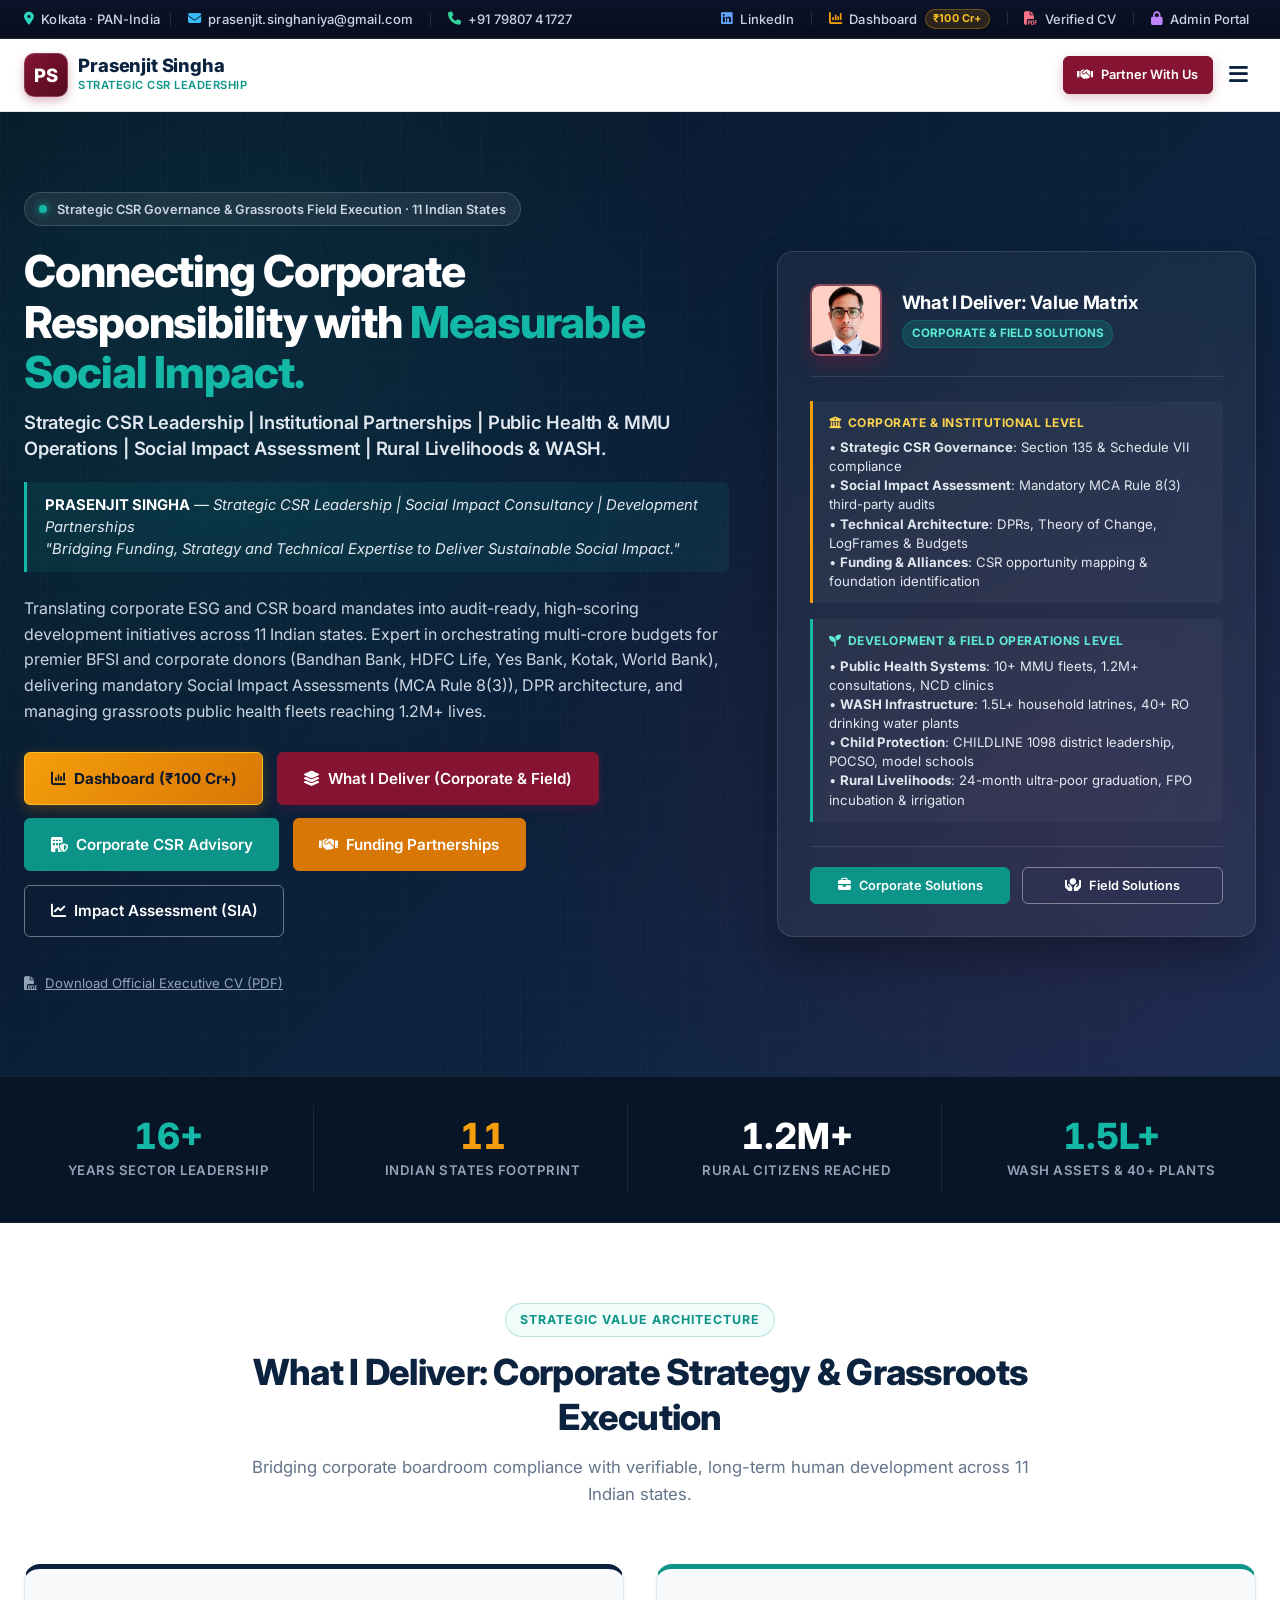
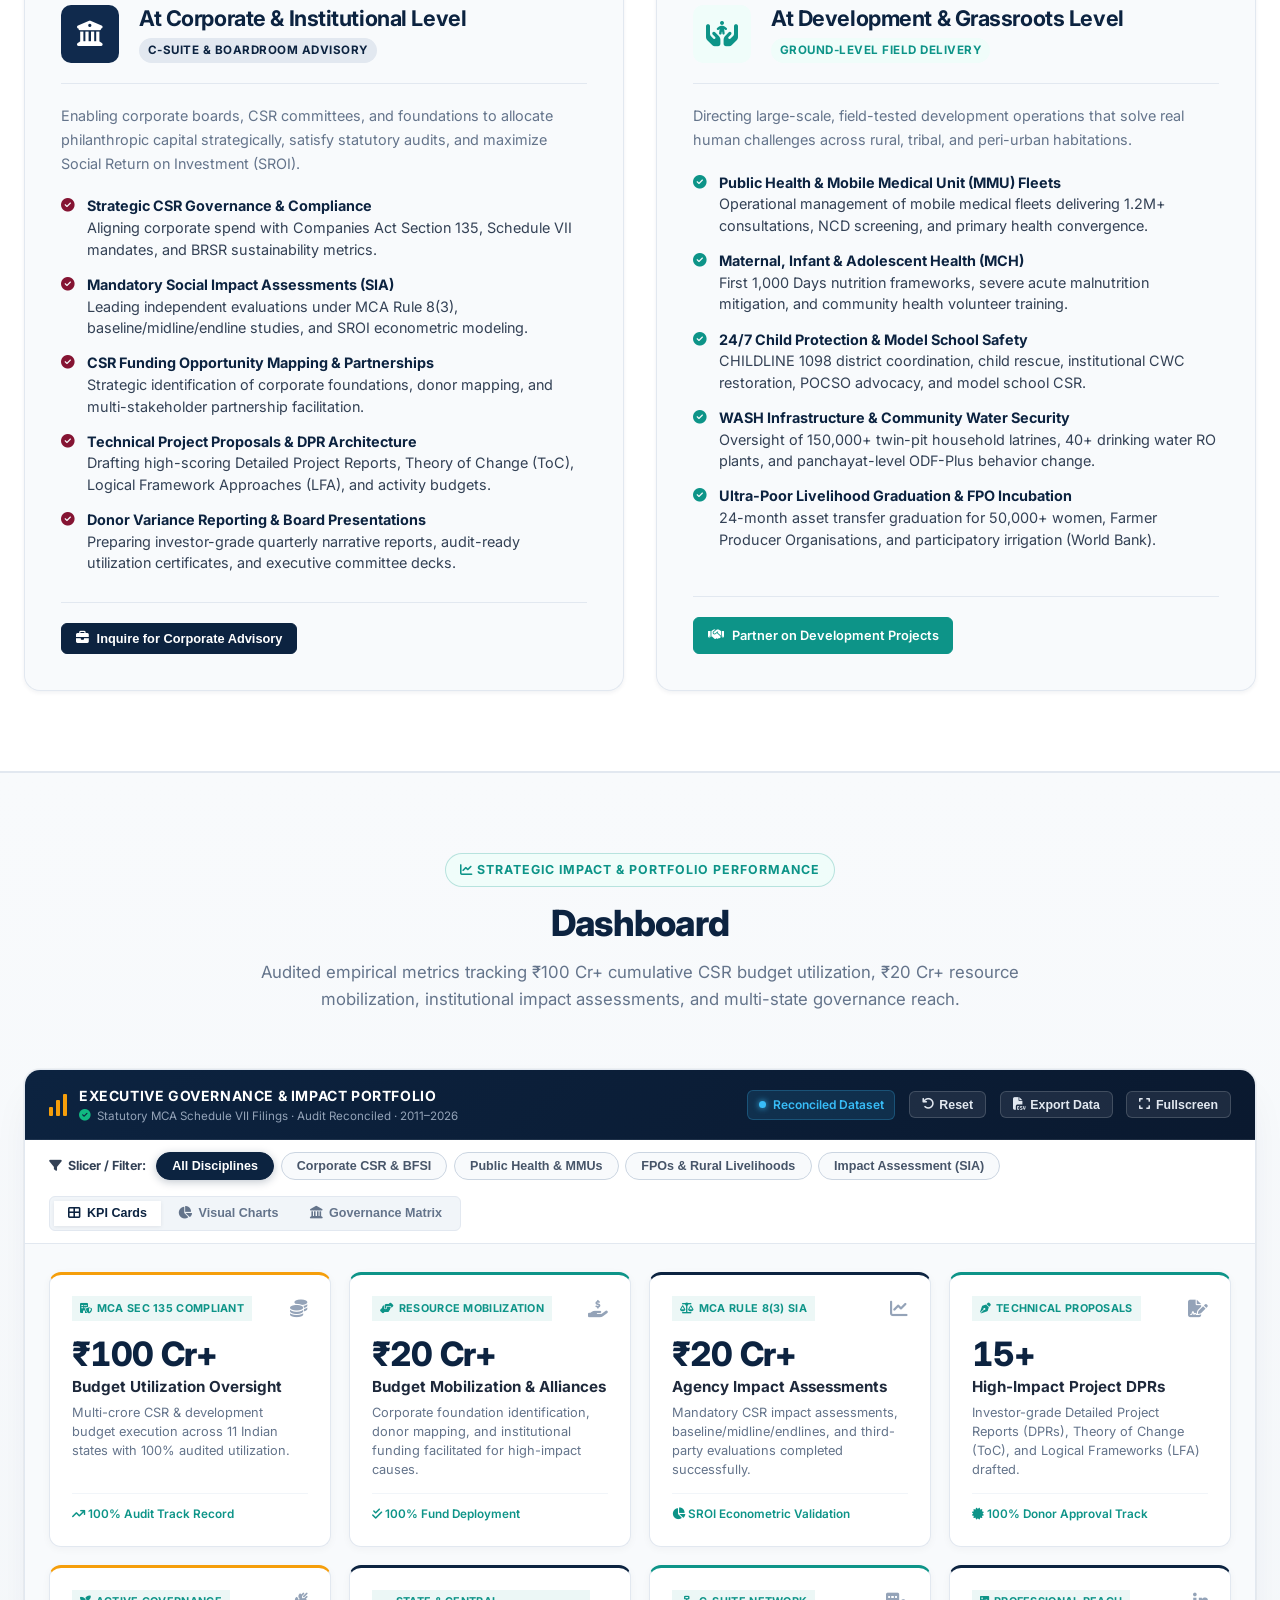
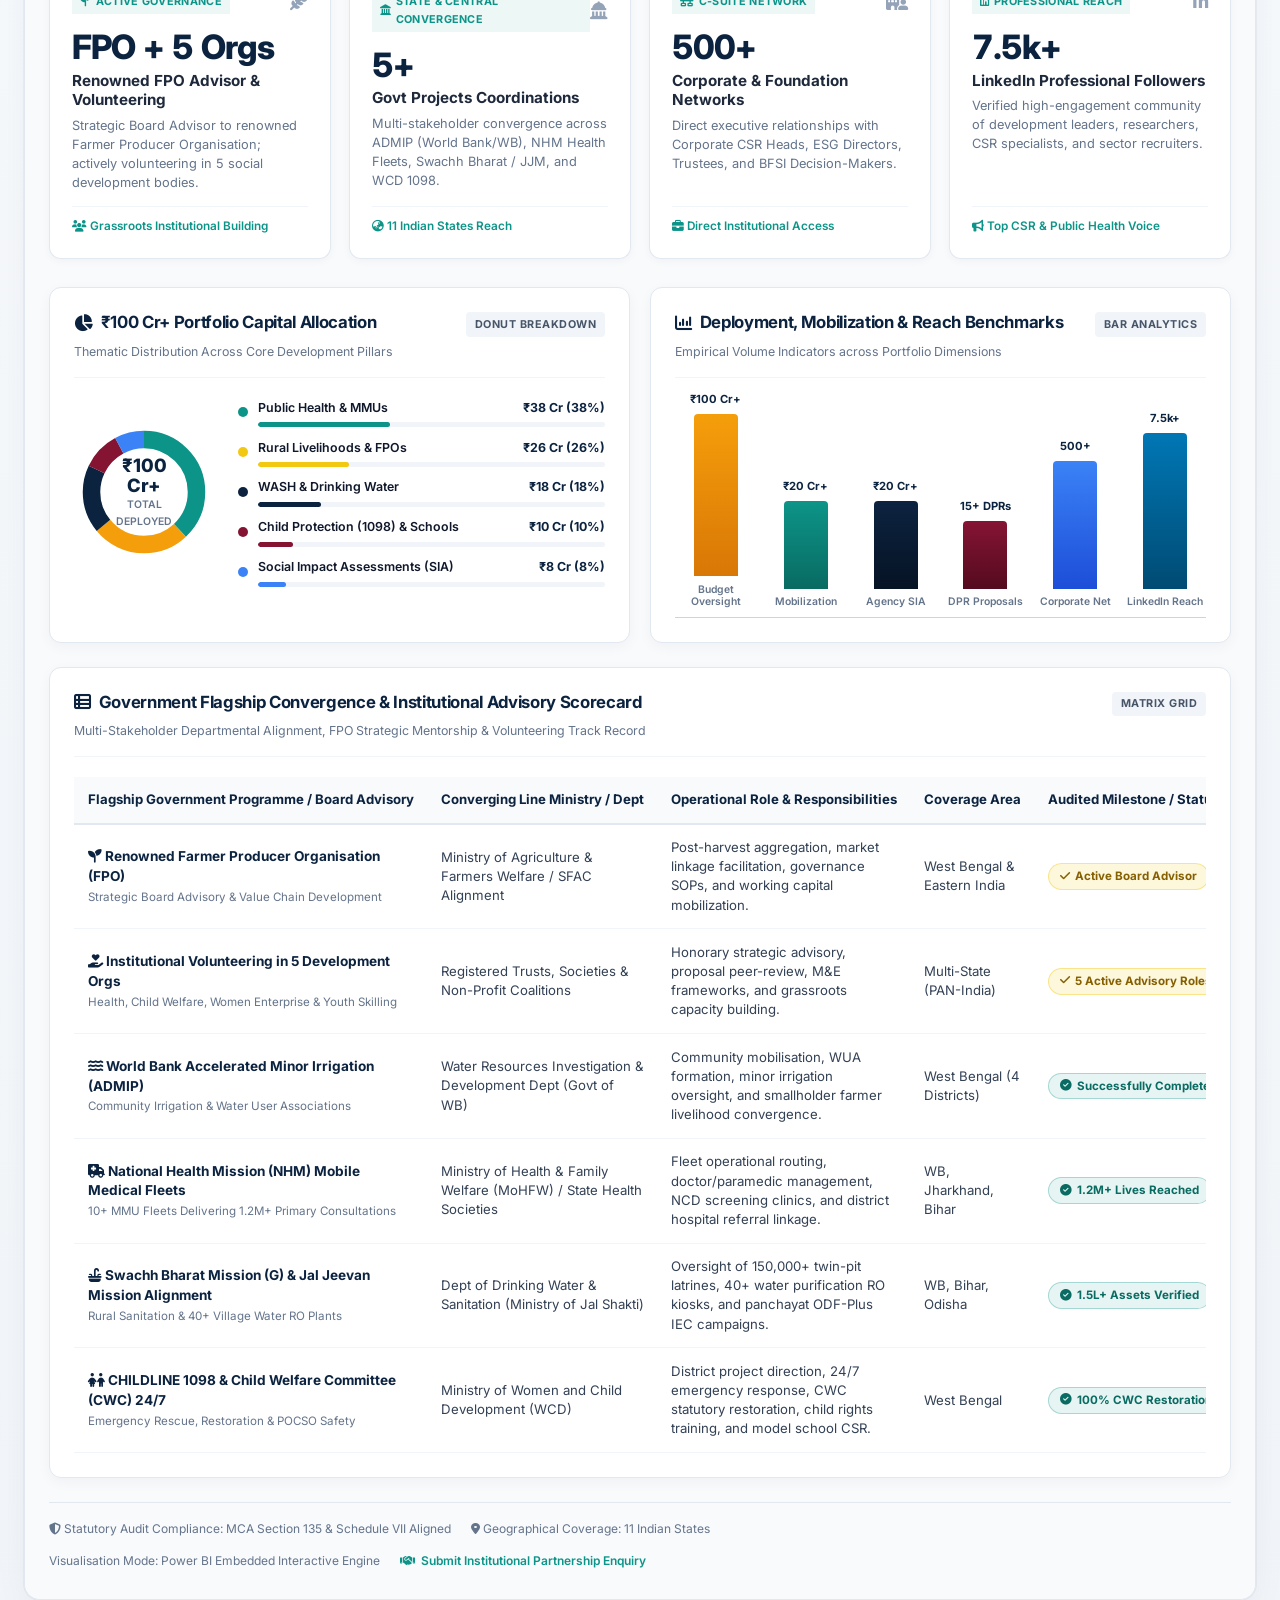
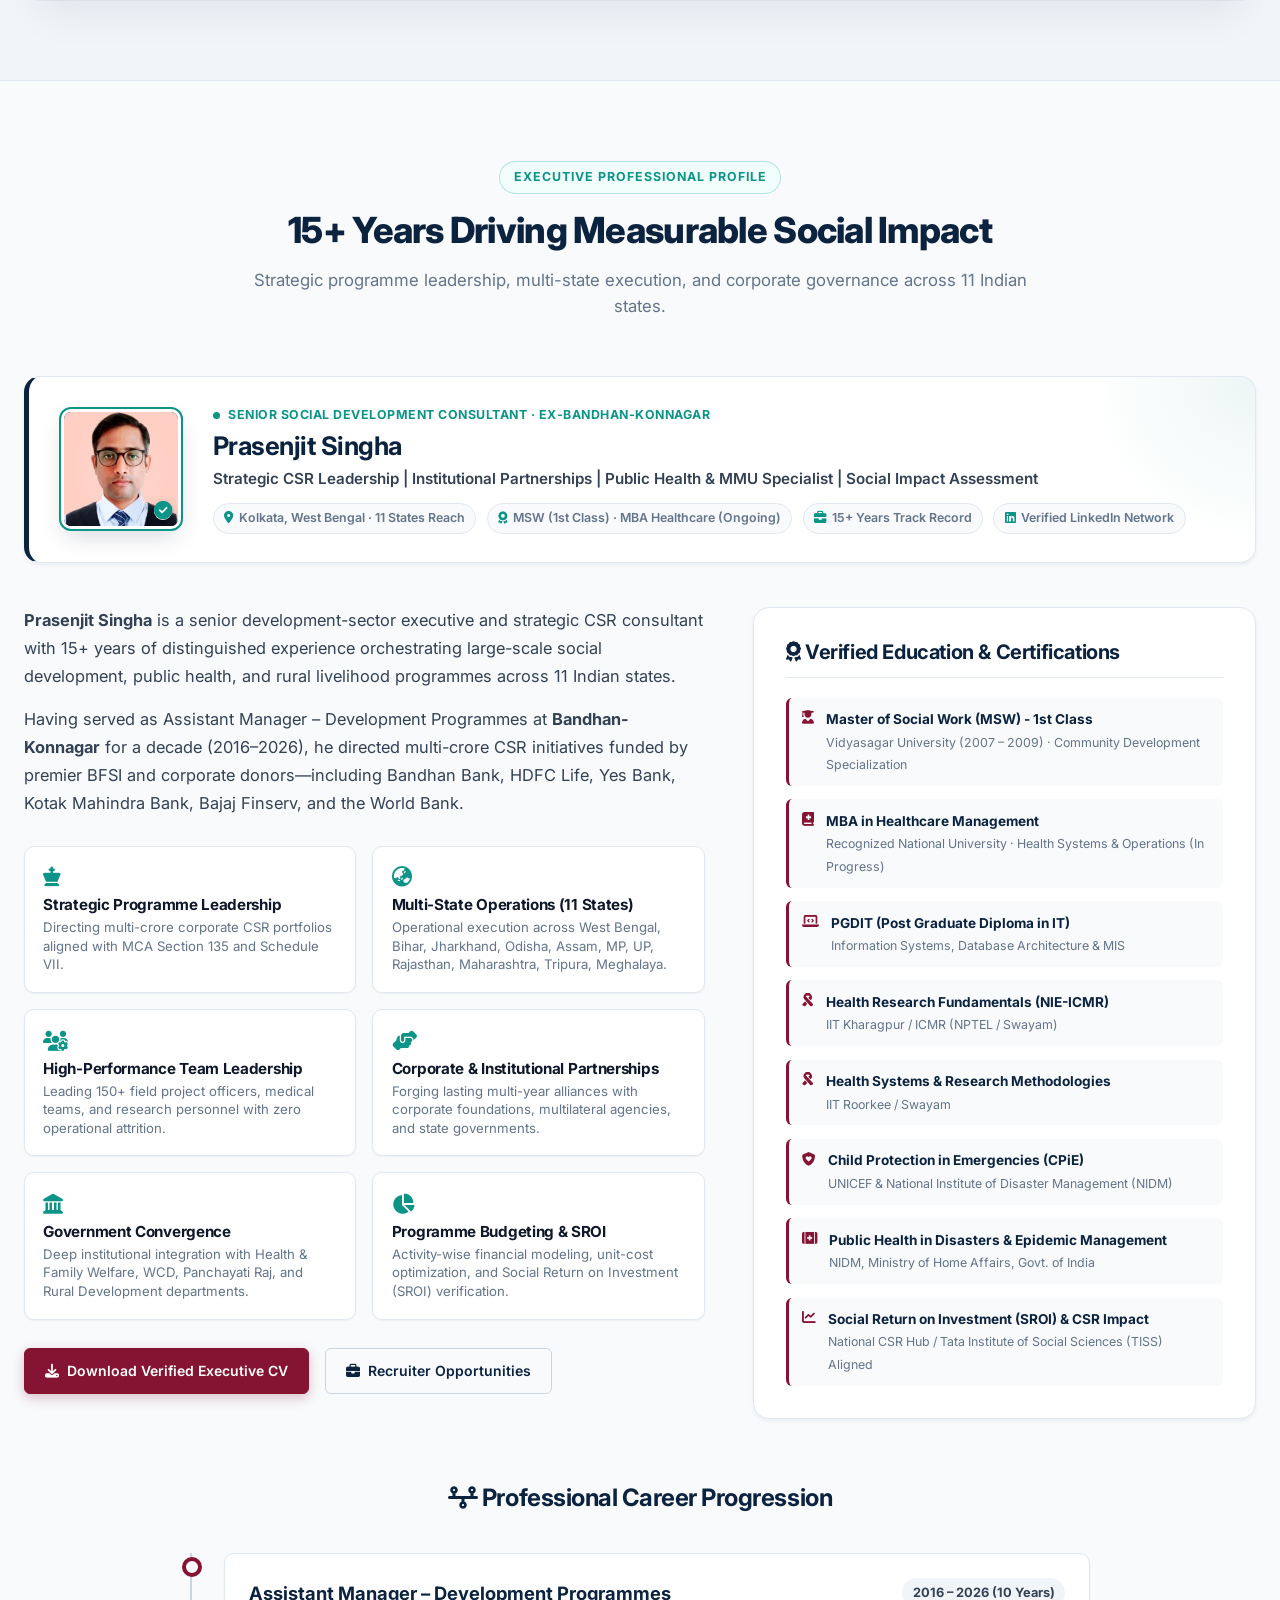
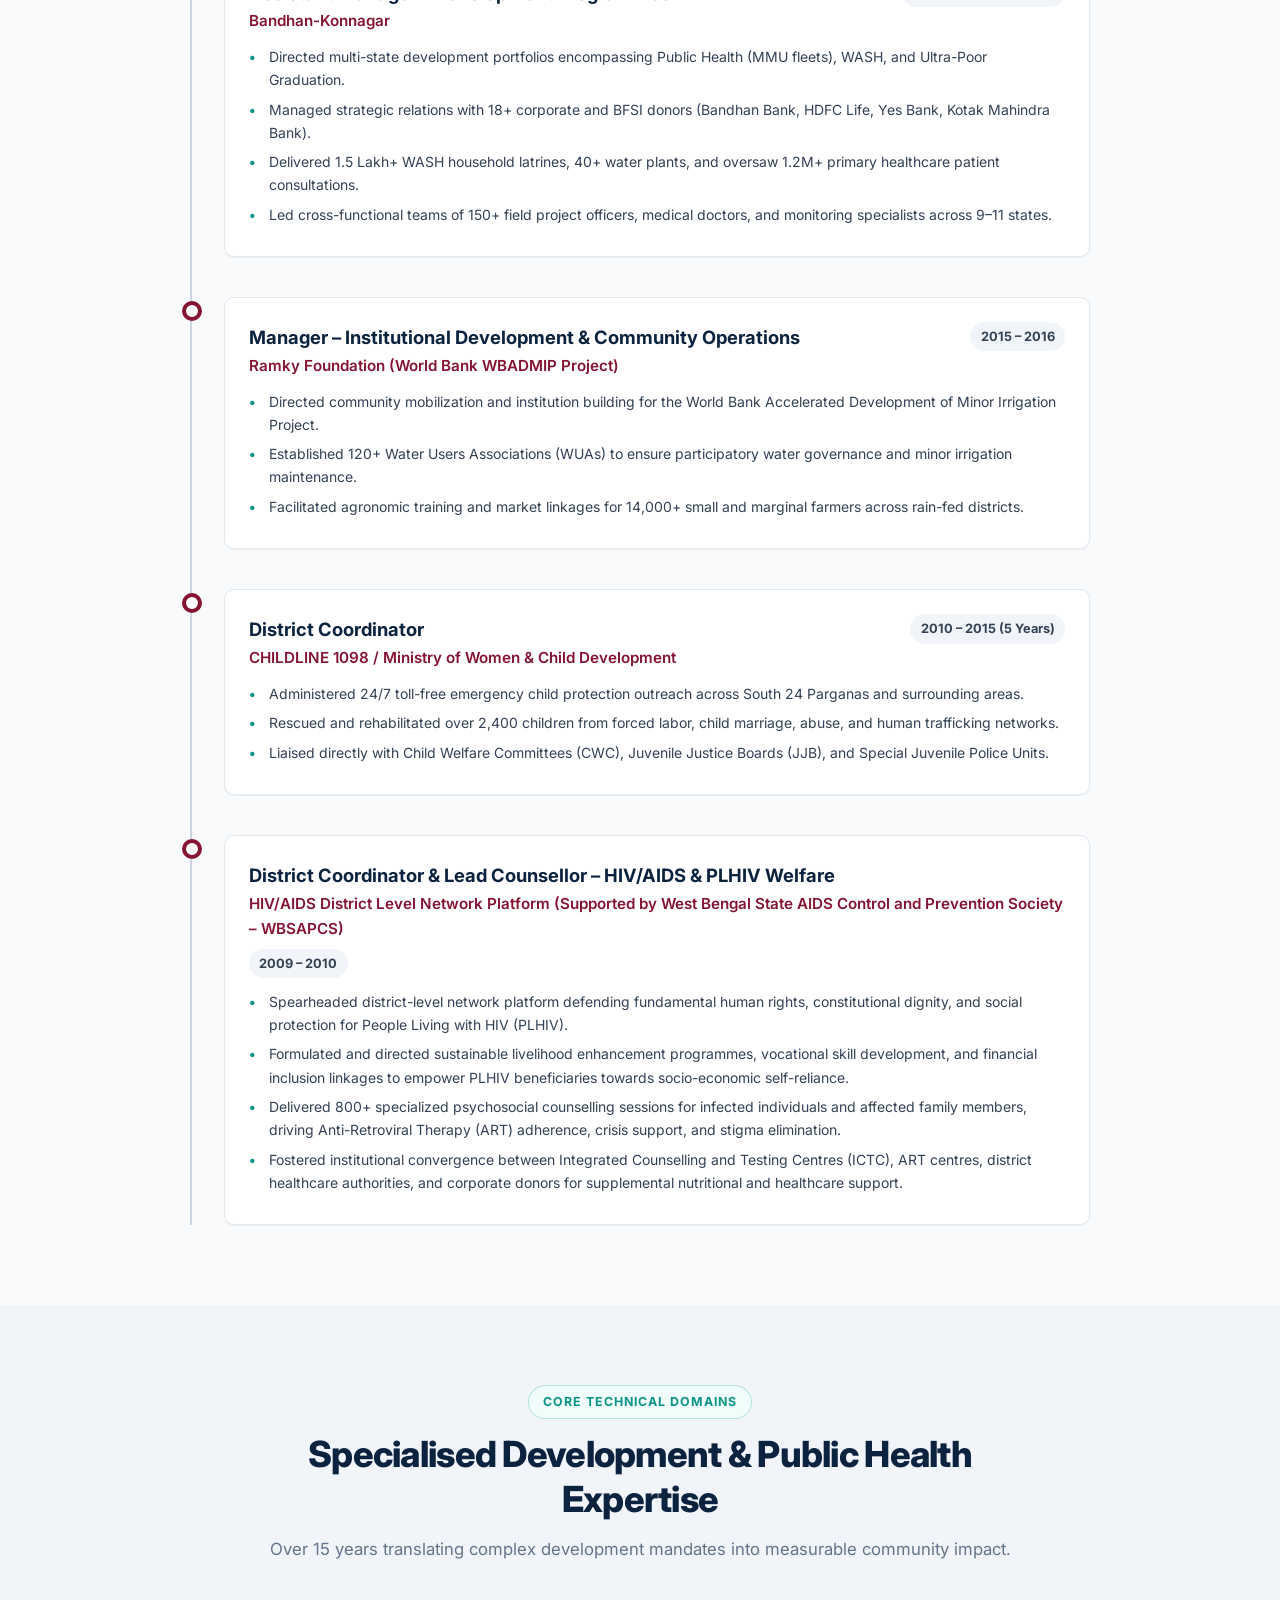
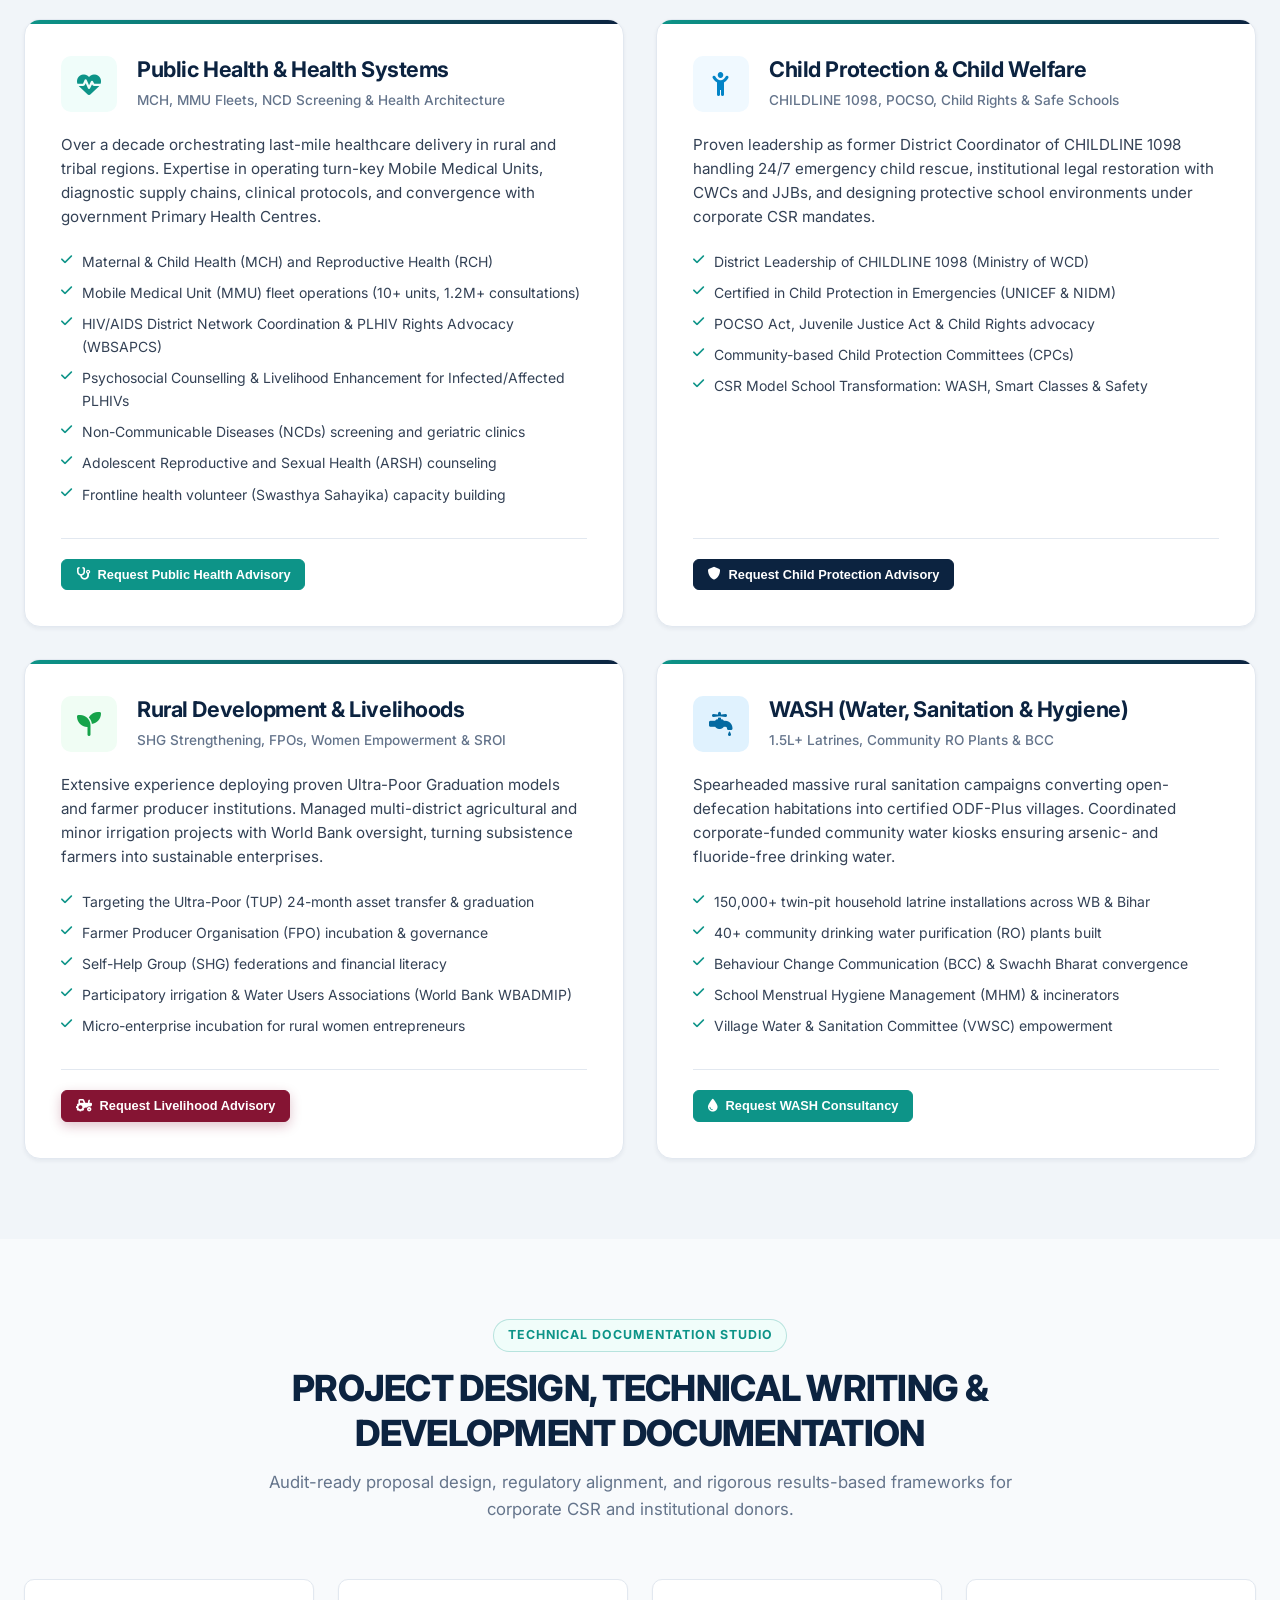
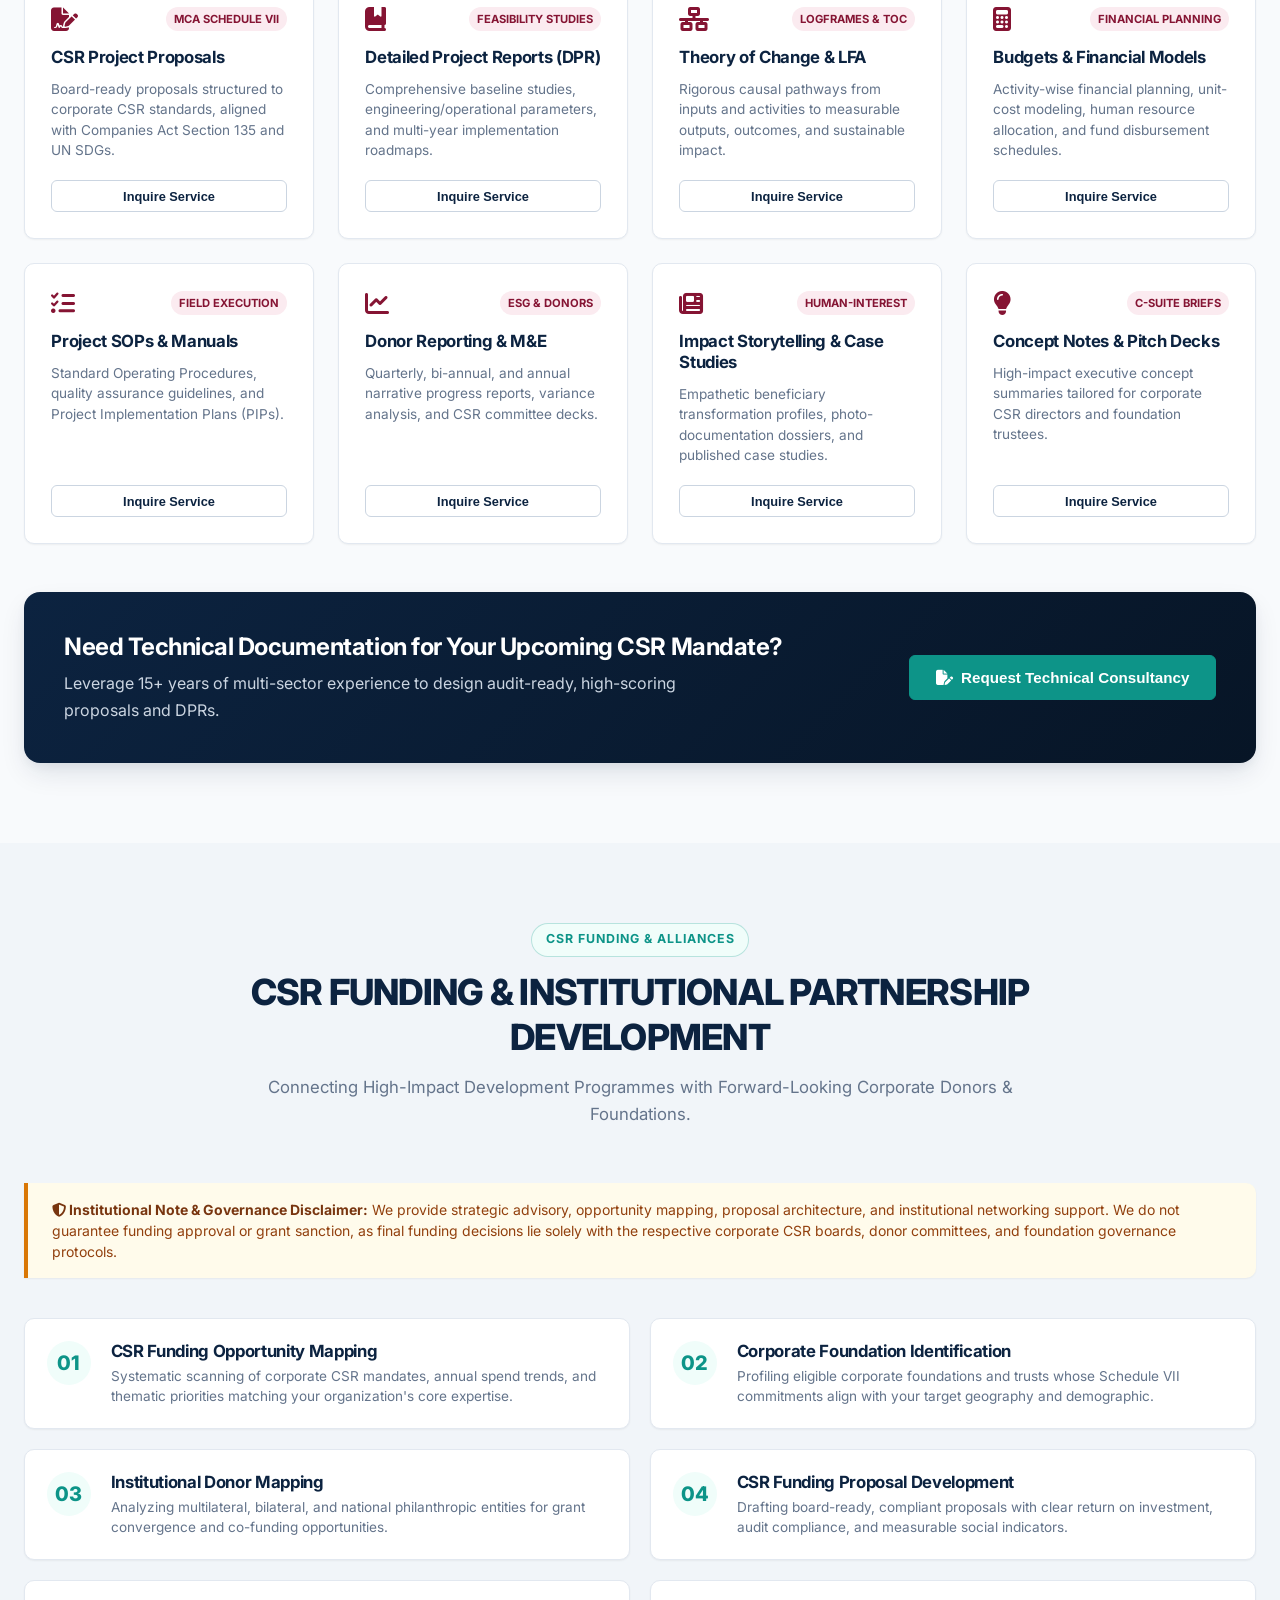
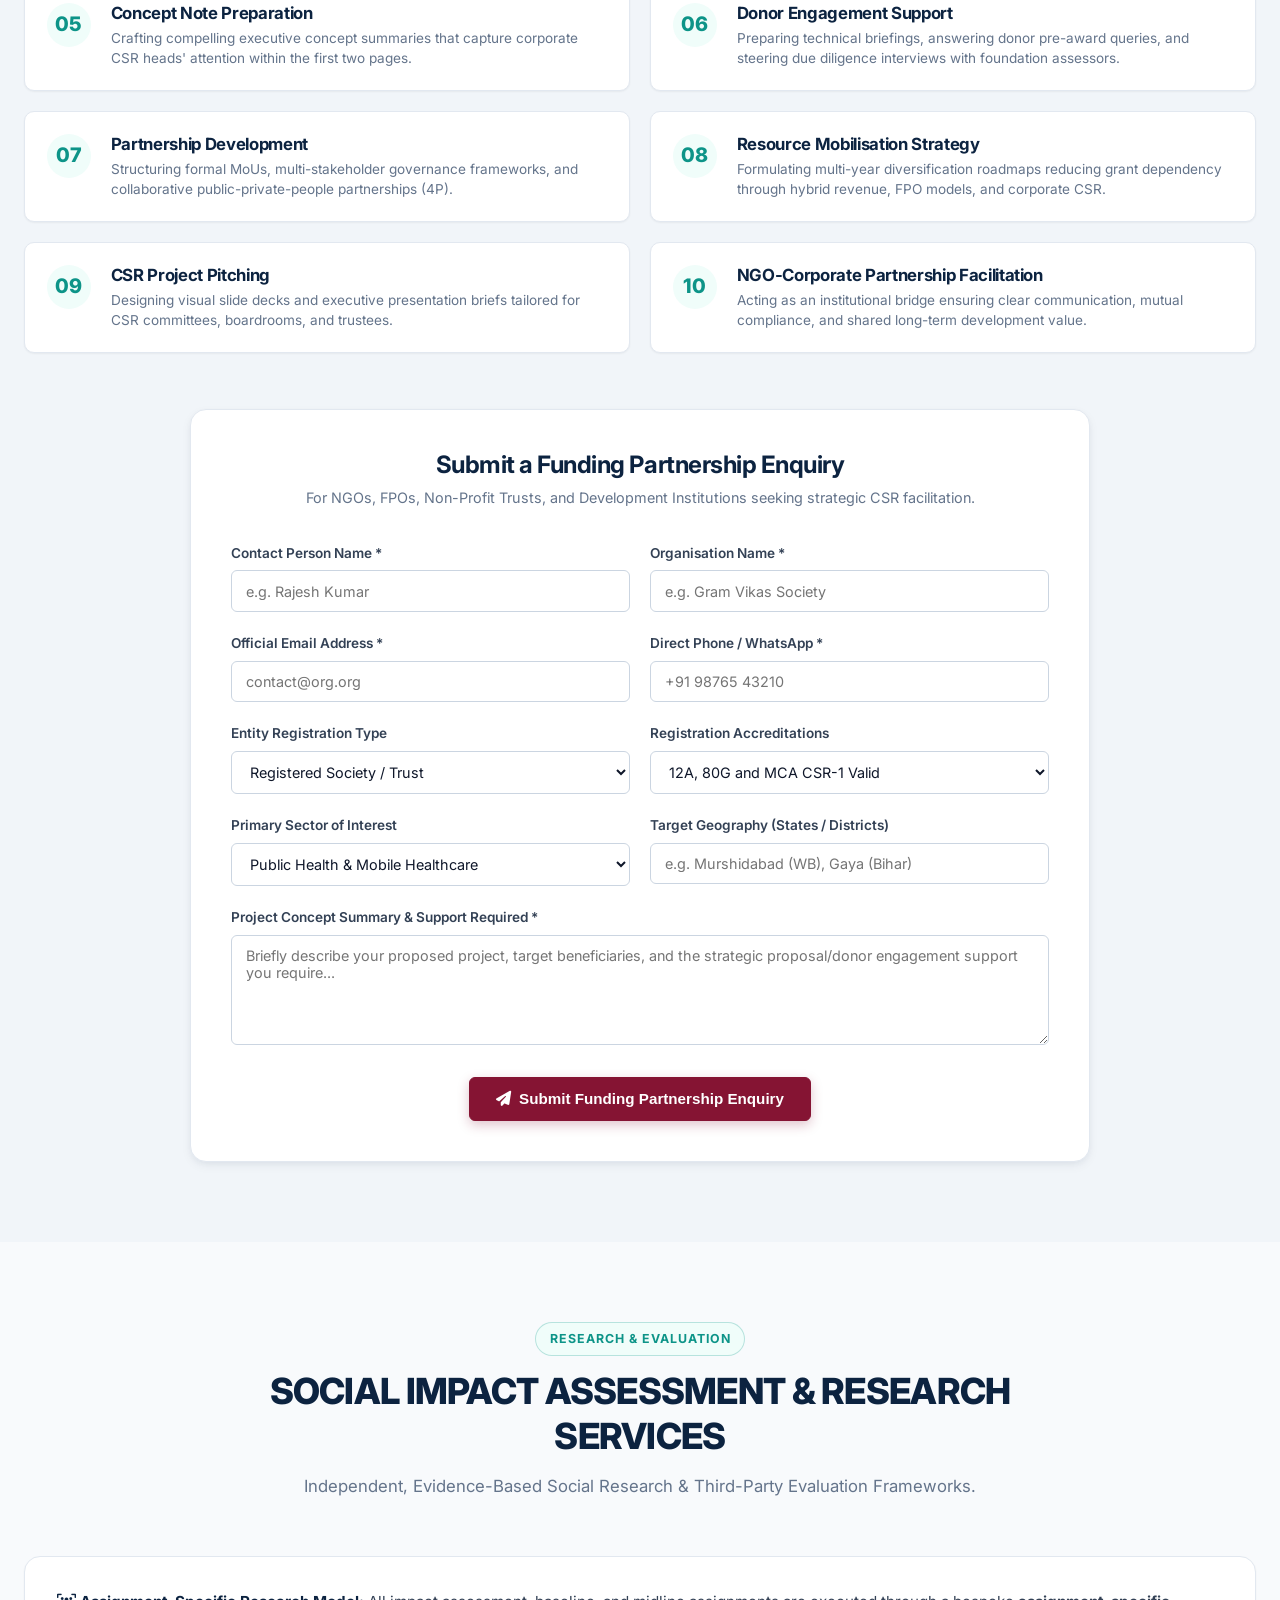
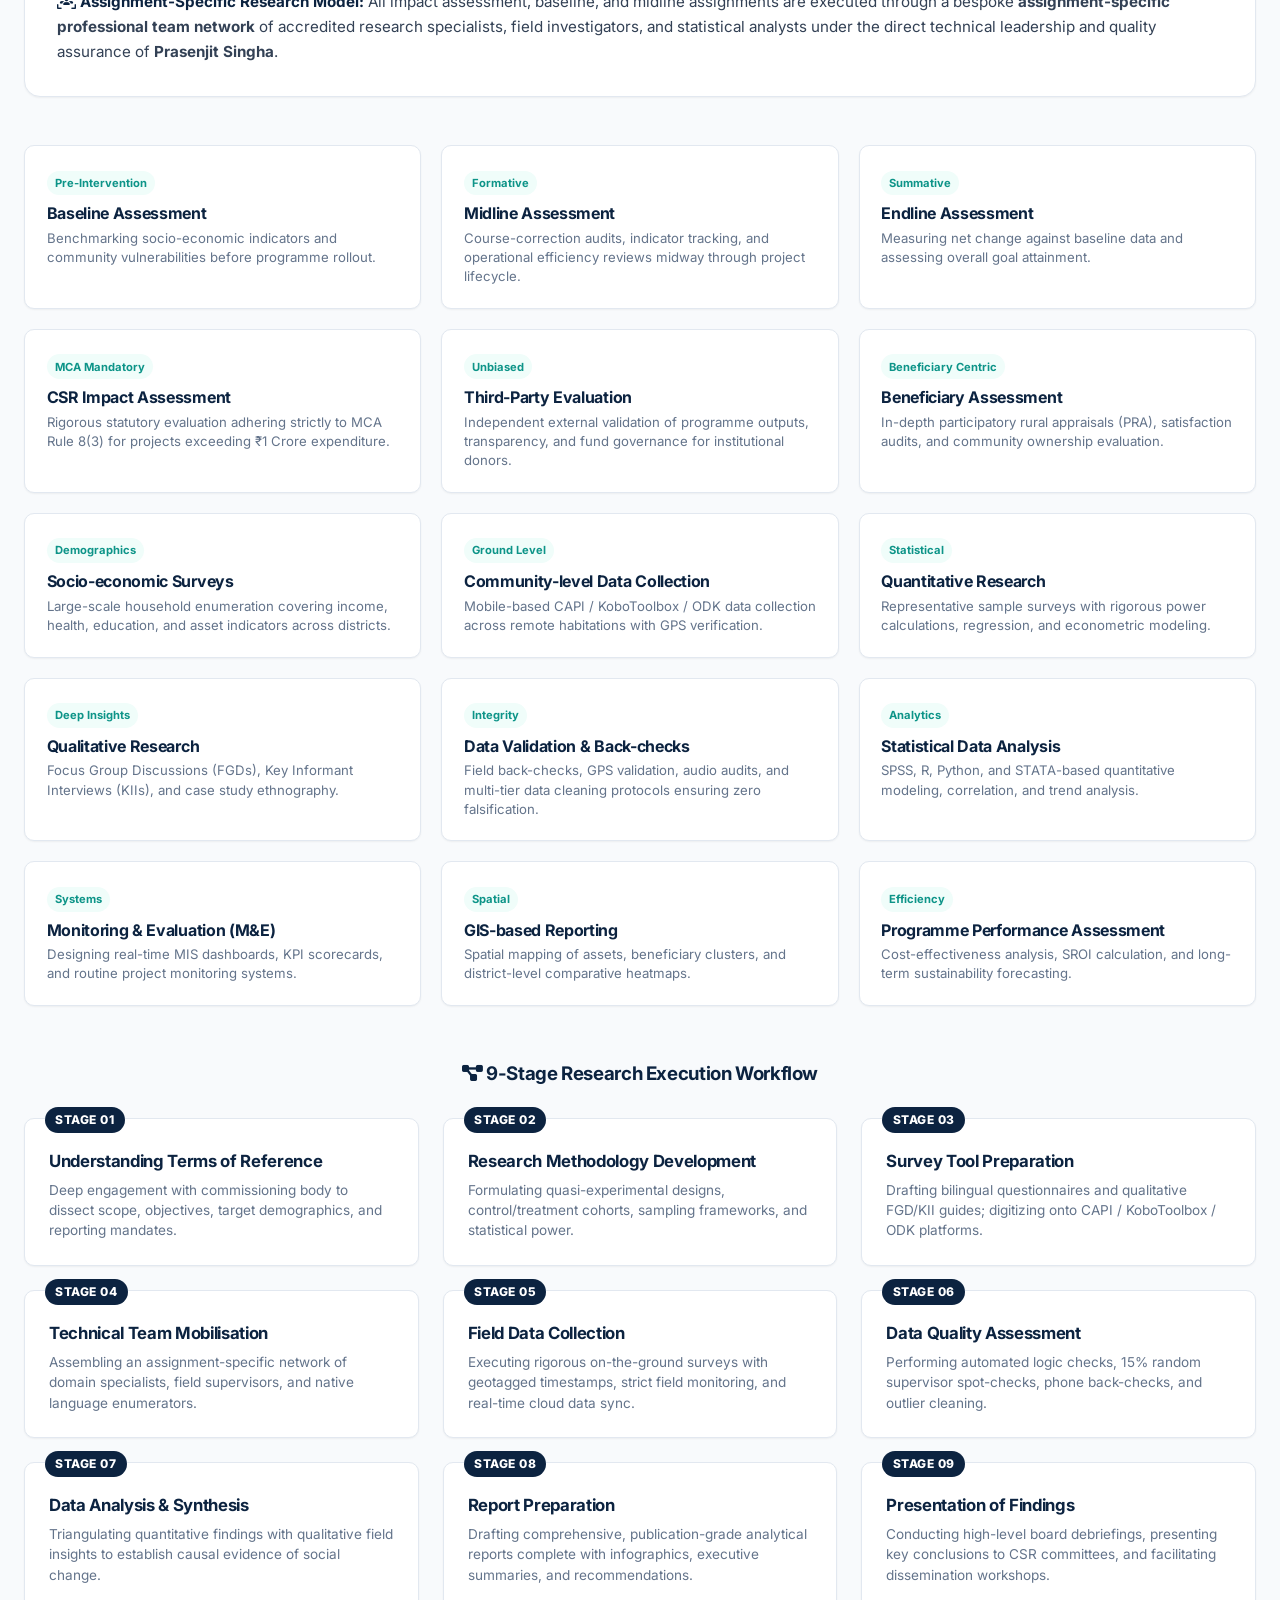
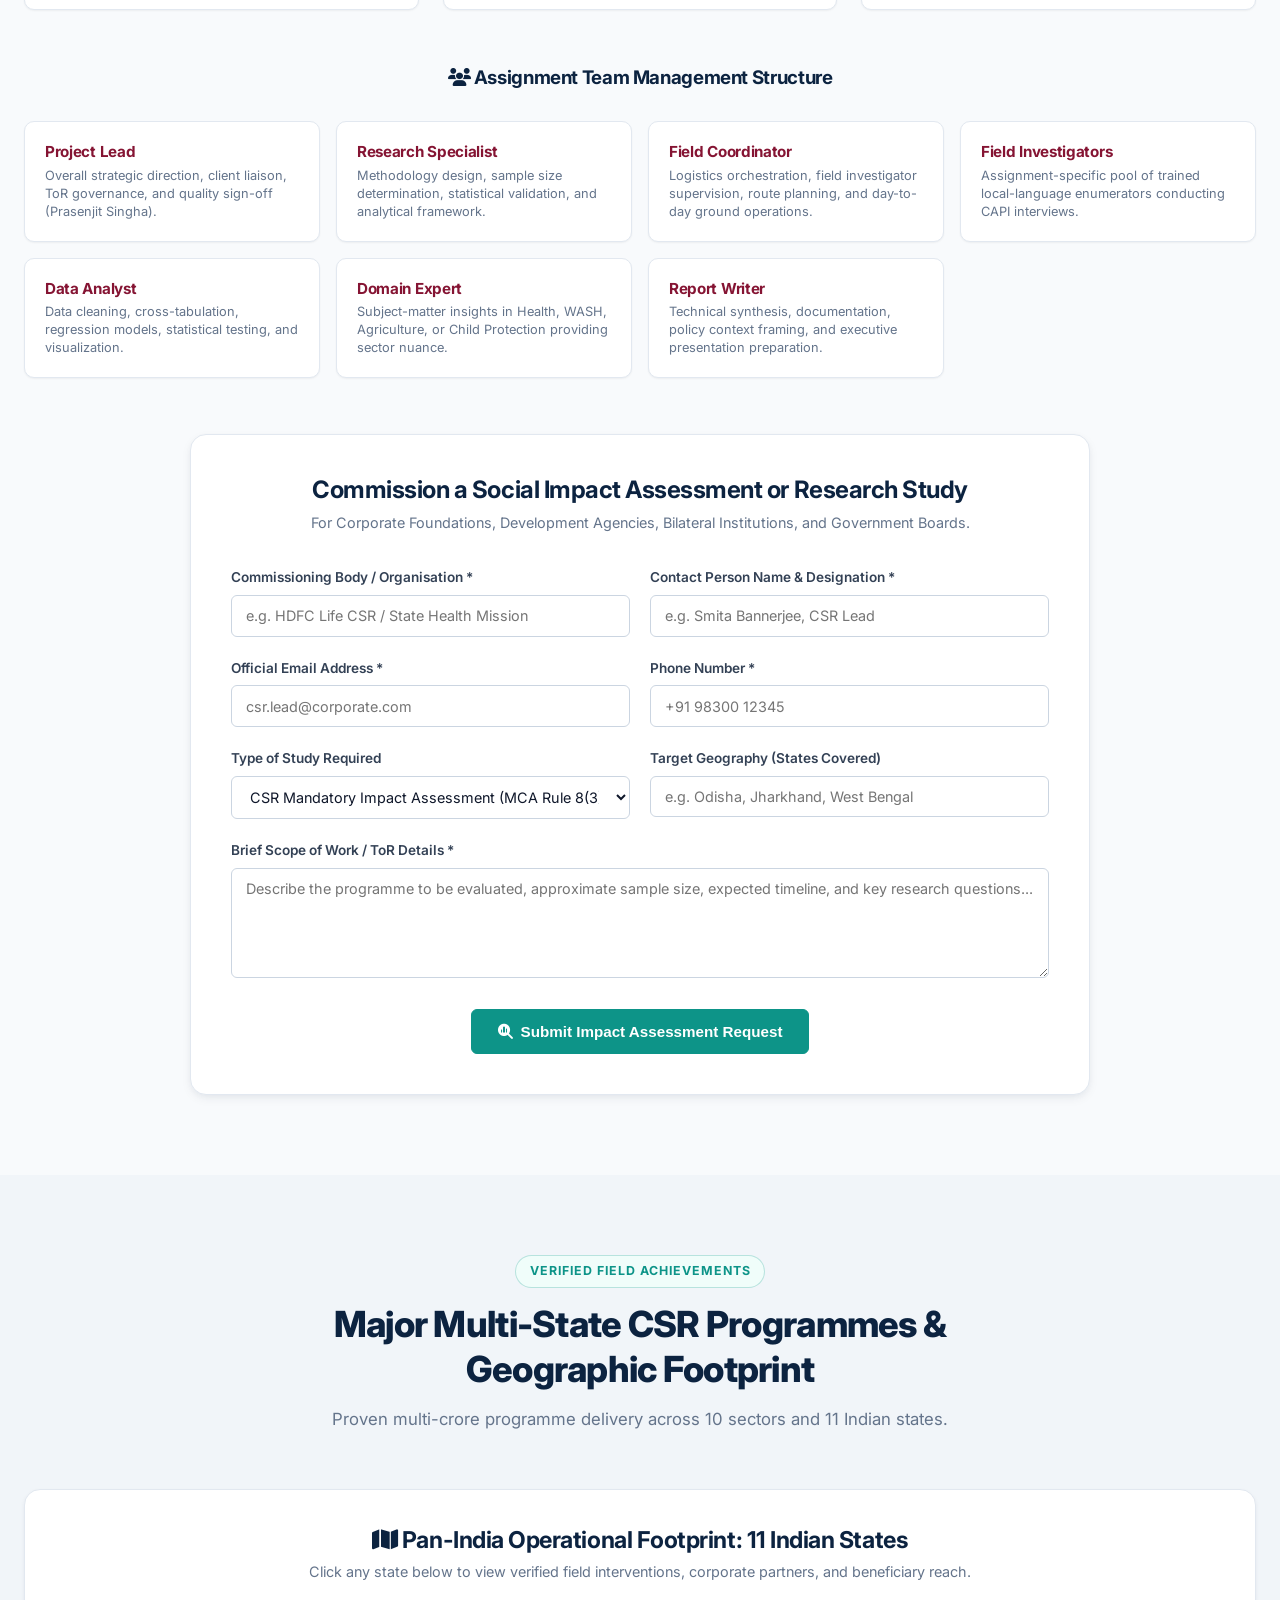
==== commit 59336b84: "update: change experience counter to 16+ years sector leadership in hero counter bar" ====
--- a/index.html
+++ b/index.html
@@ -352,7 +352,7 @@
   <div class="hero-counter-bar">
     <div class="container counter-grid">
       <div class="counter-card">
-        <div class="stat-number text-teal" data-target="15+">15+</div>
+        <div class="stat-number text-teal" data-target="16+">16+</div>
         <div class="stat-label">Years Sector Leadership</div>
       </div>
       <div class="counter-card">
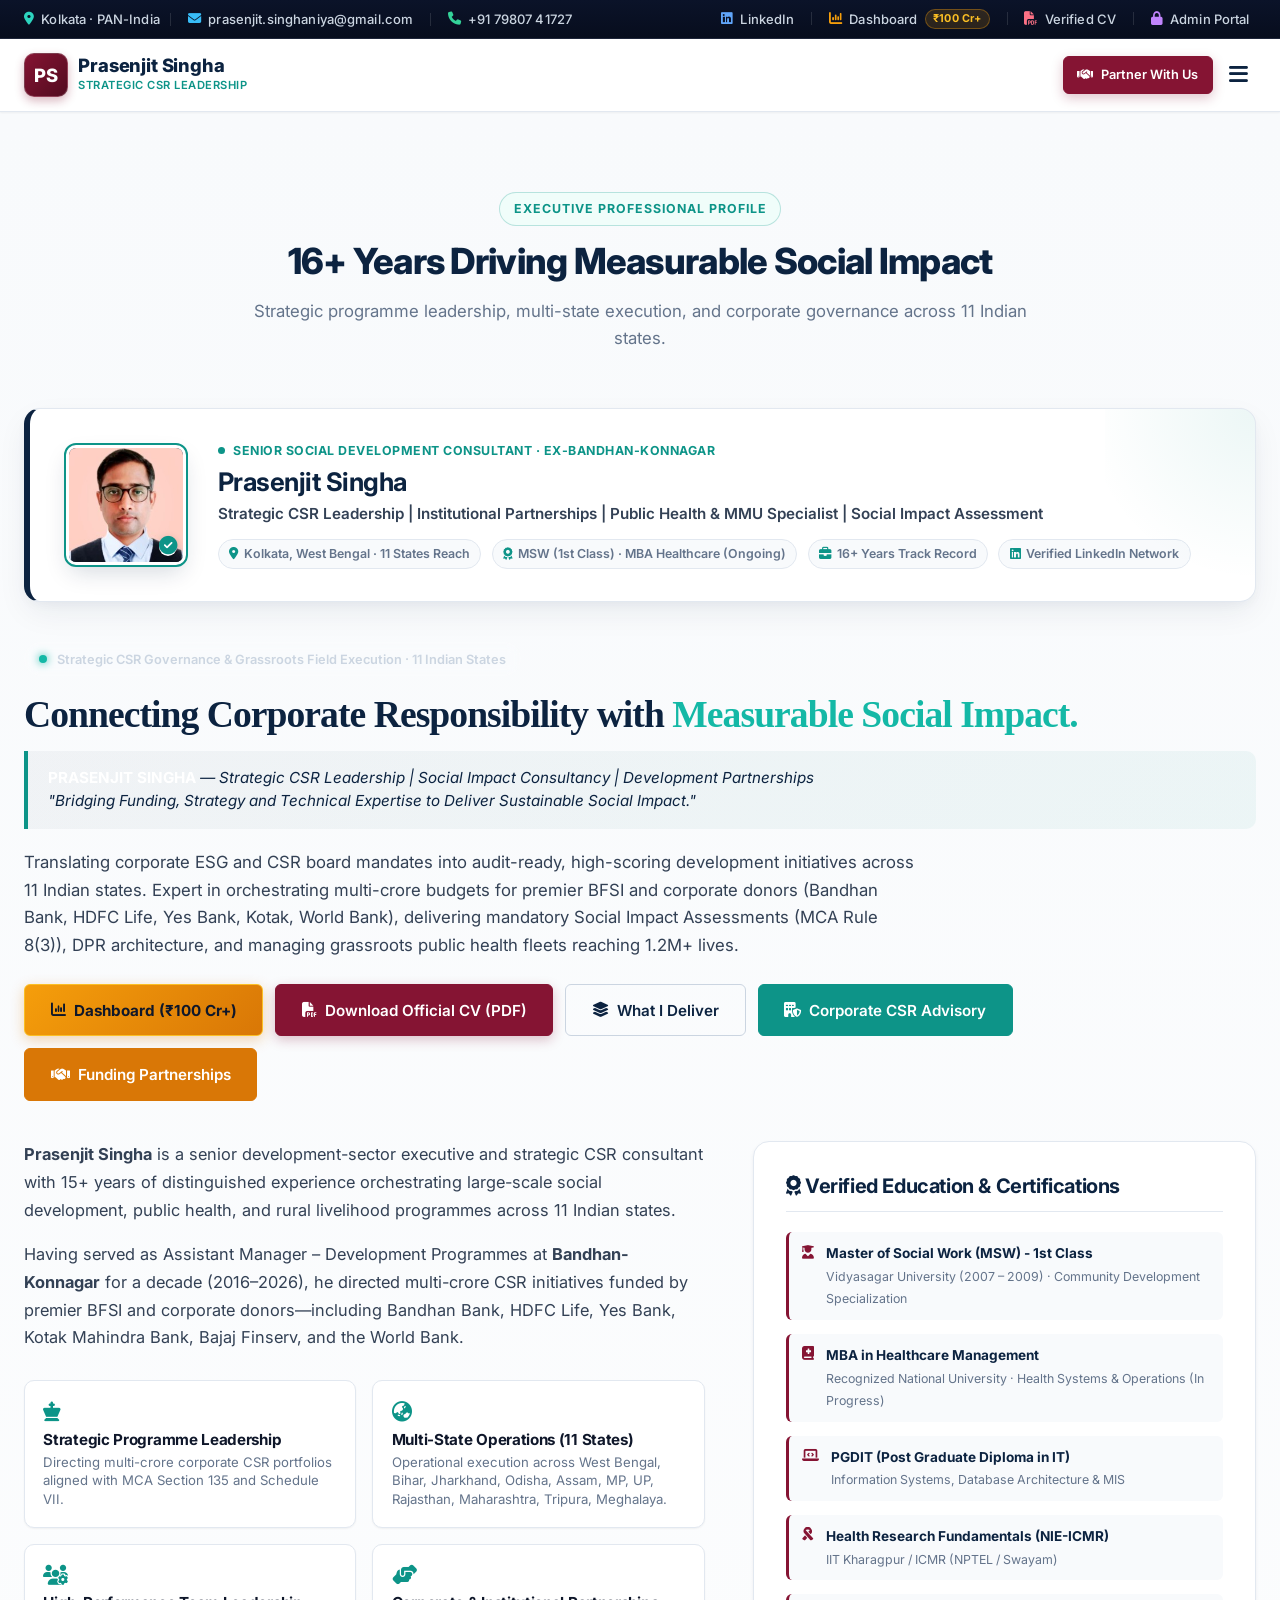
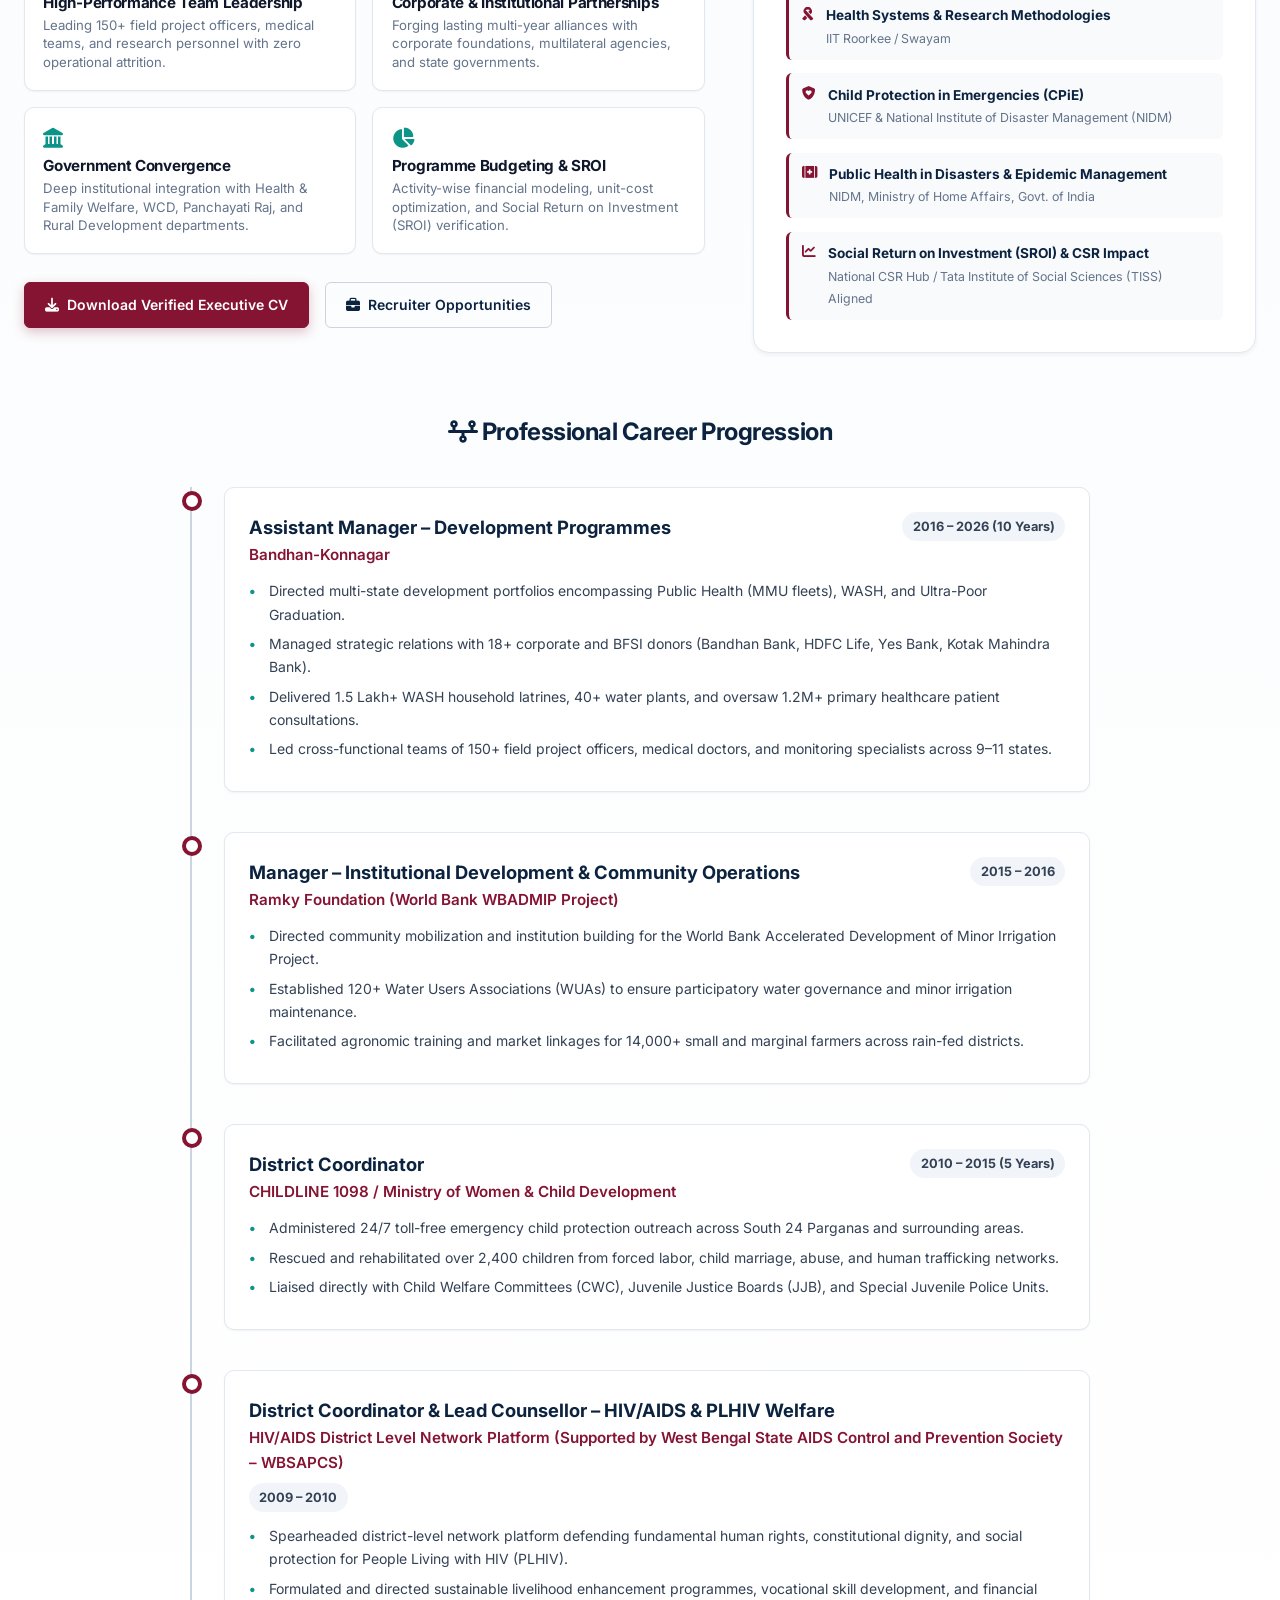
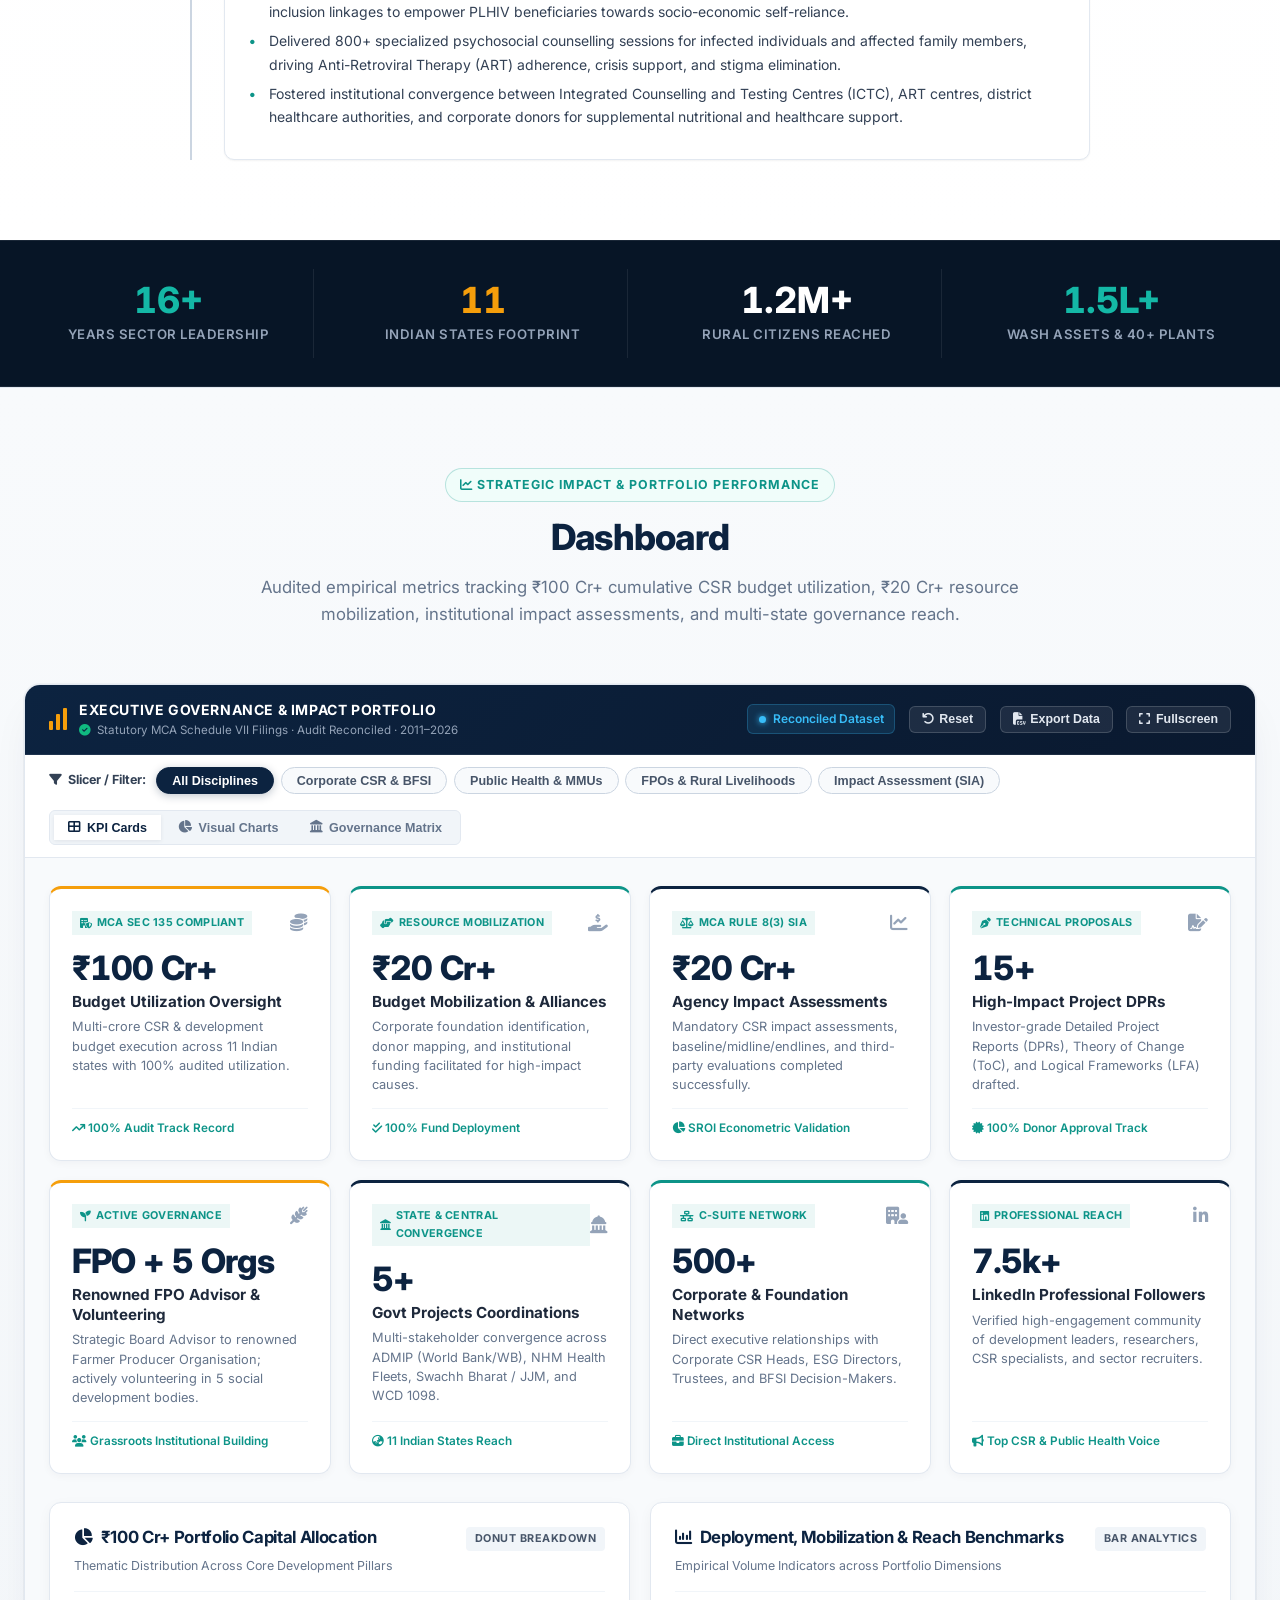
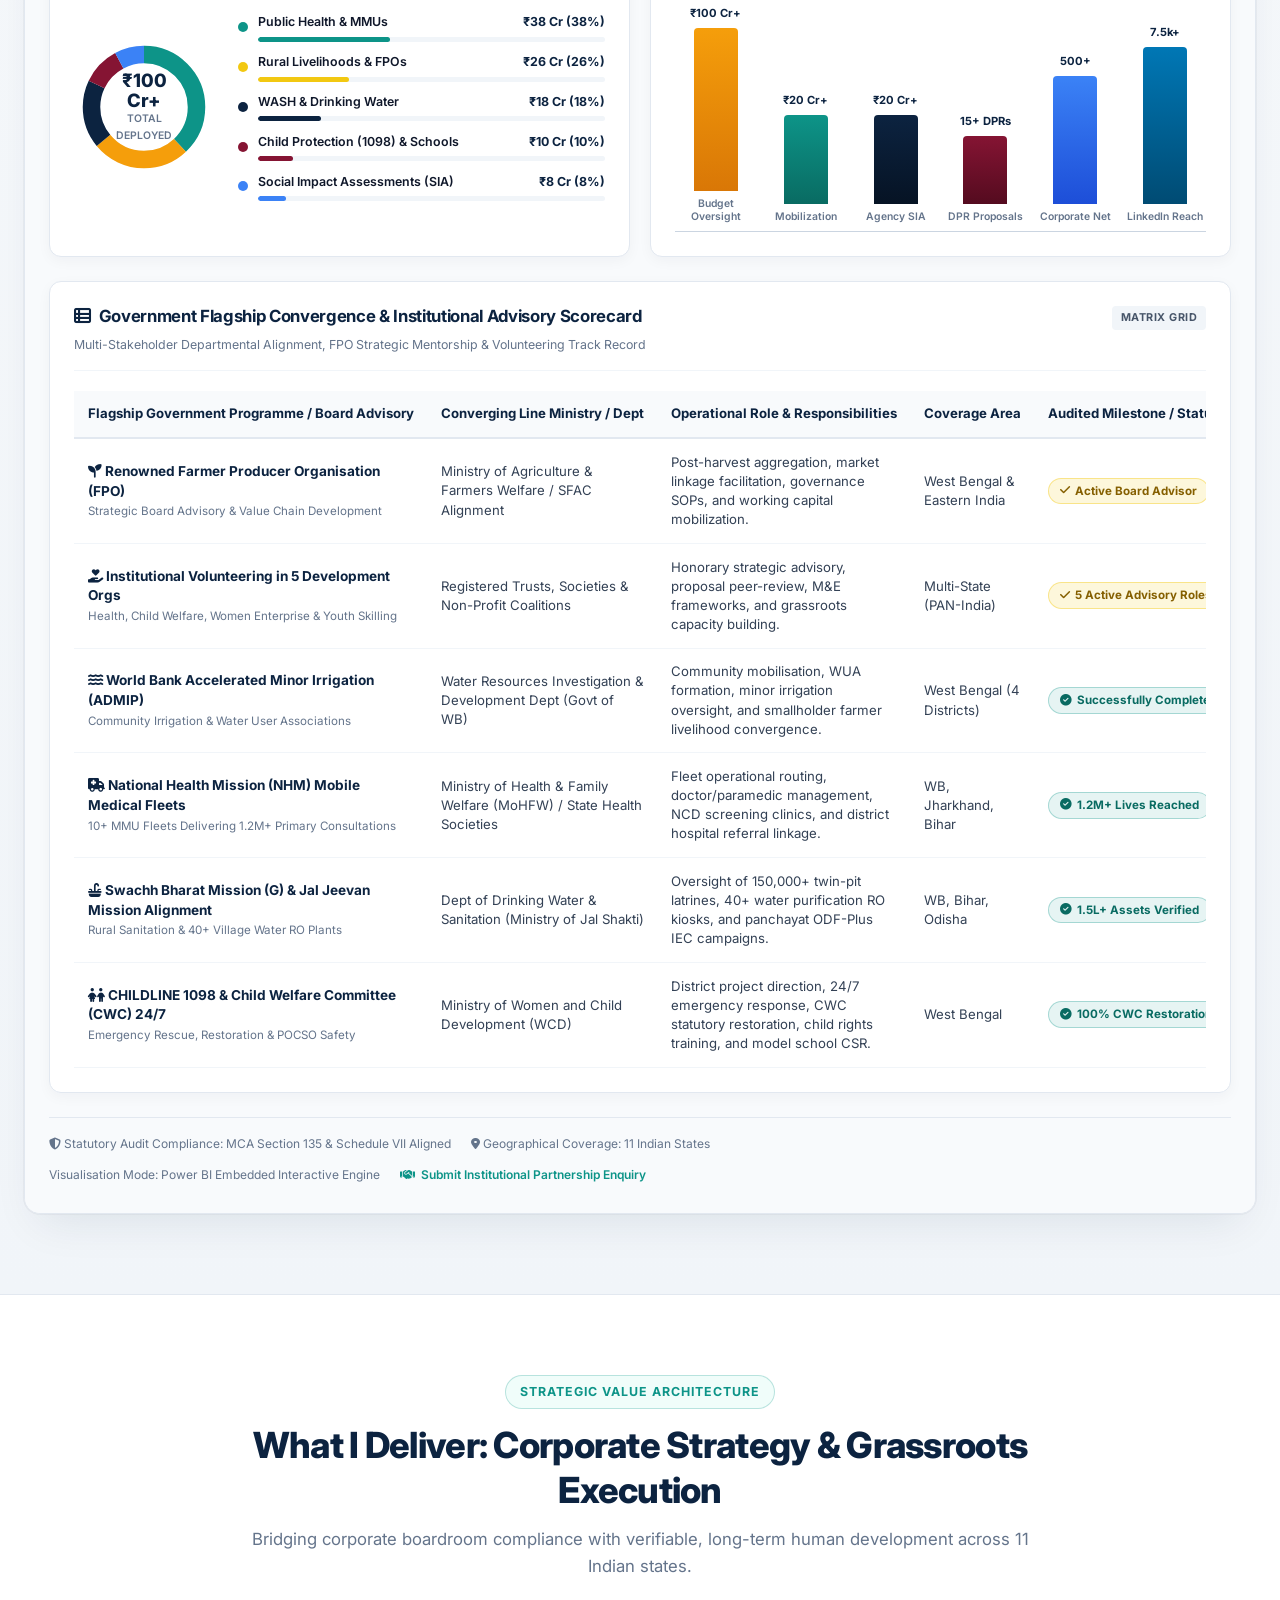
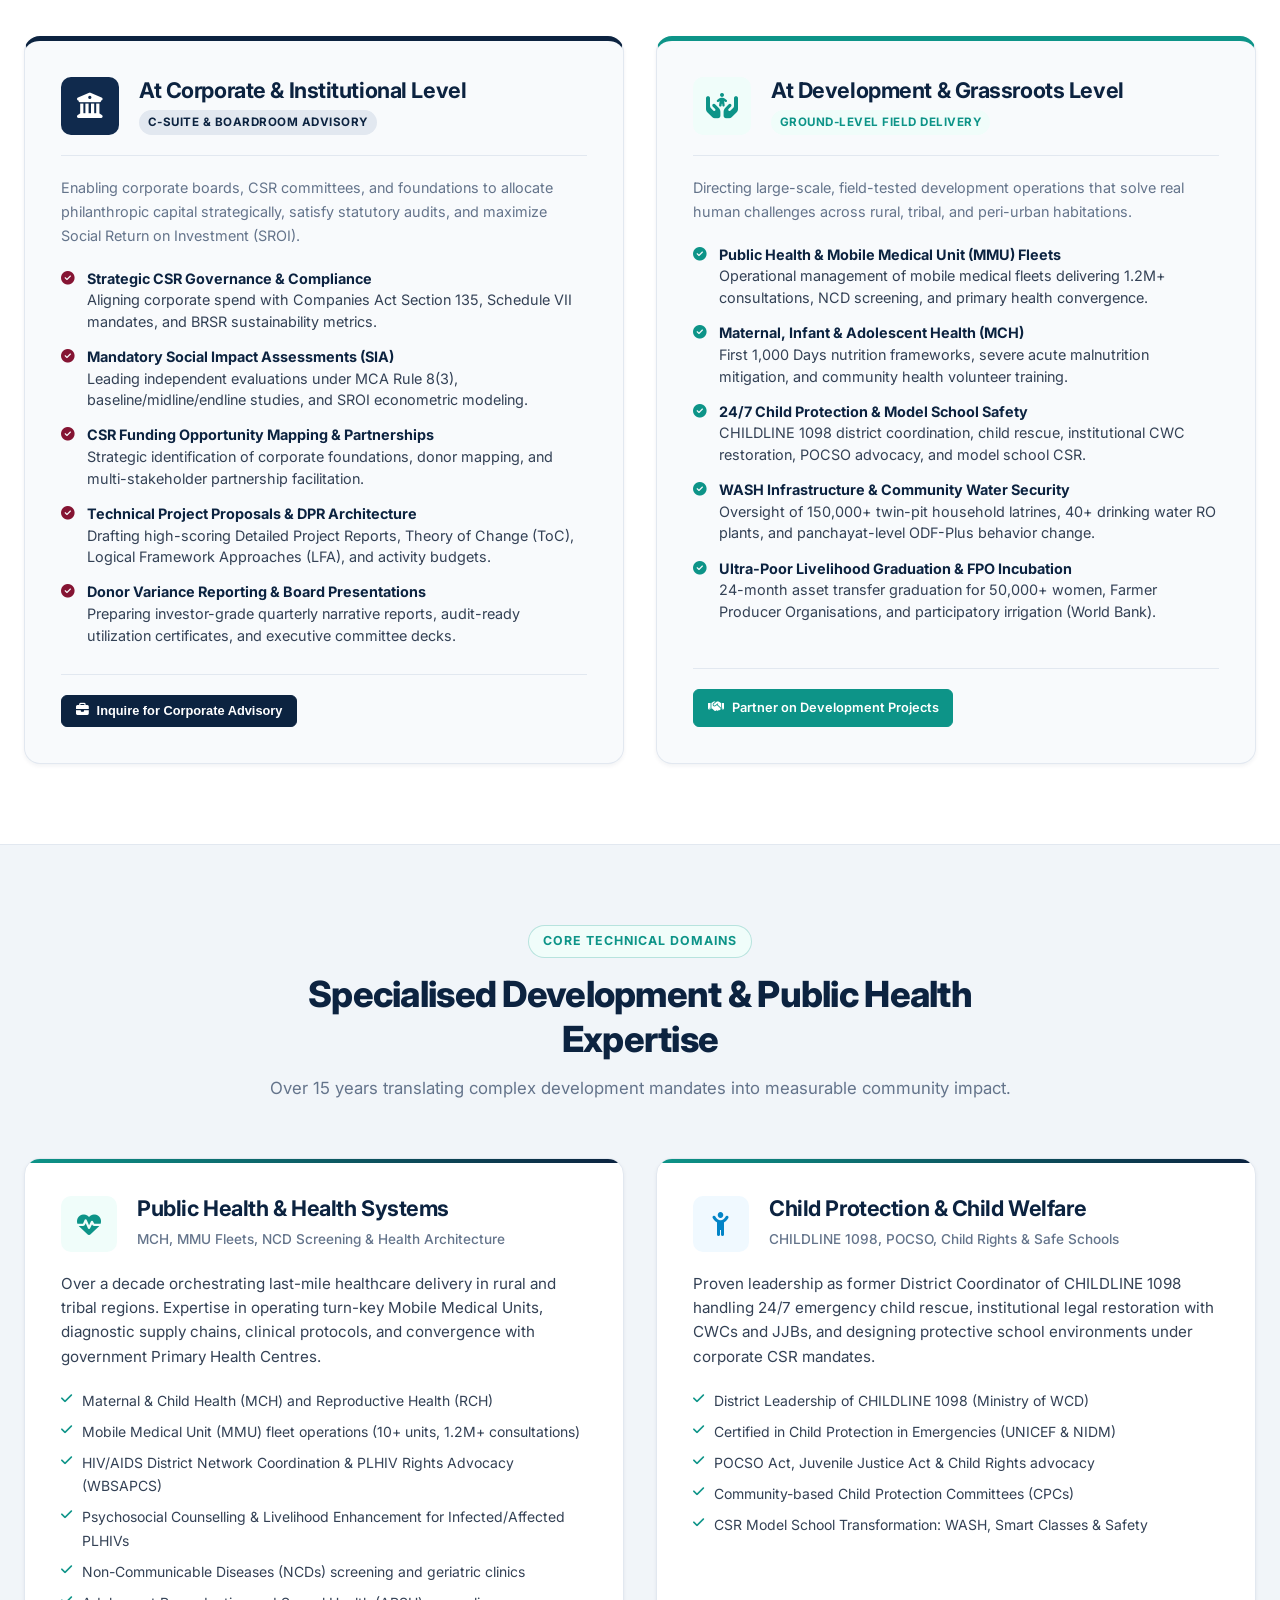
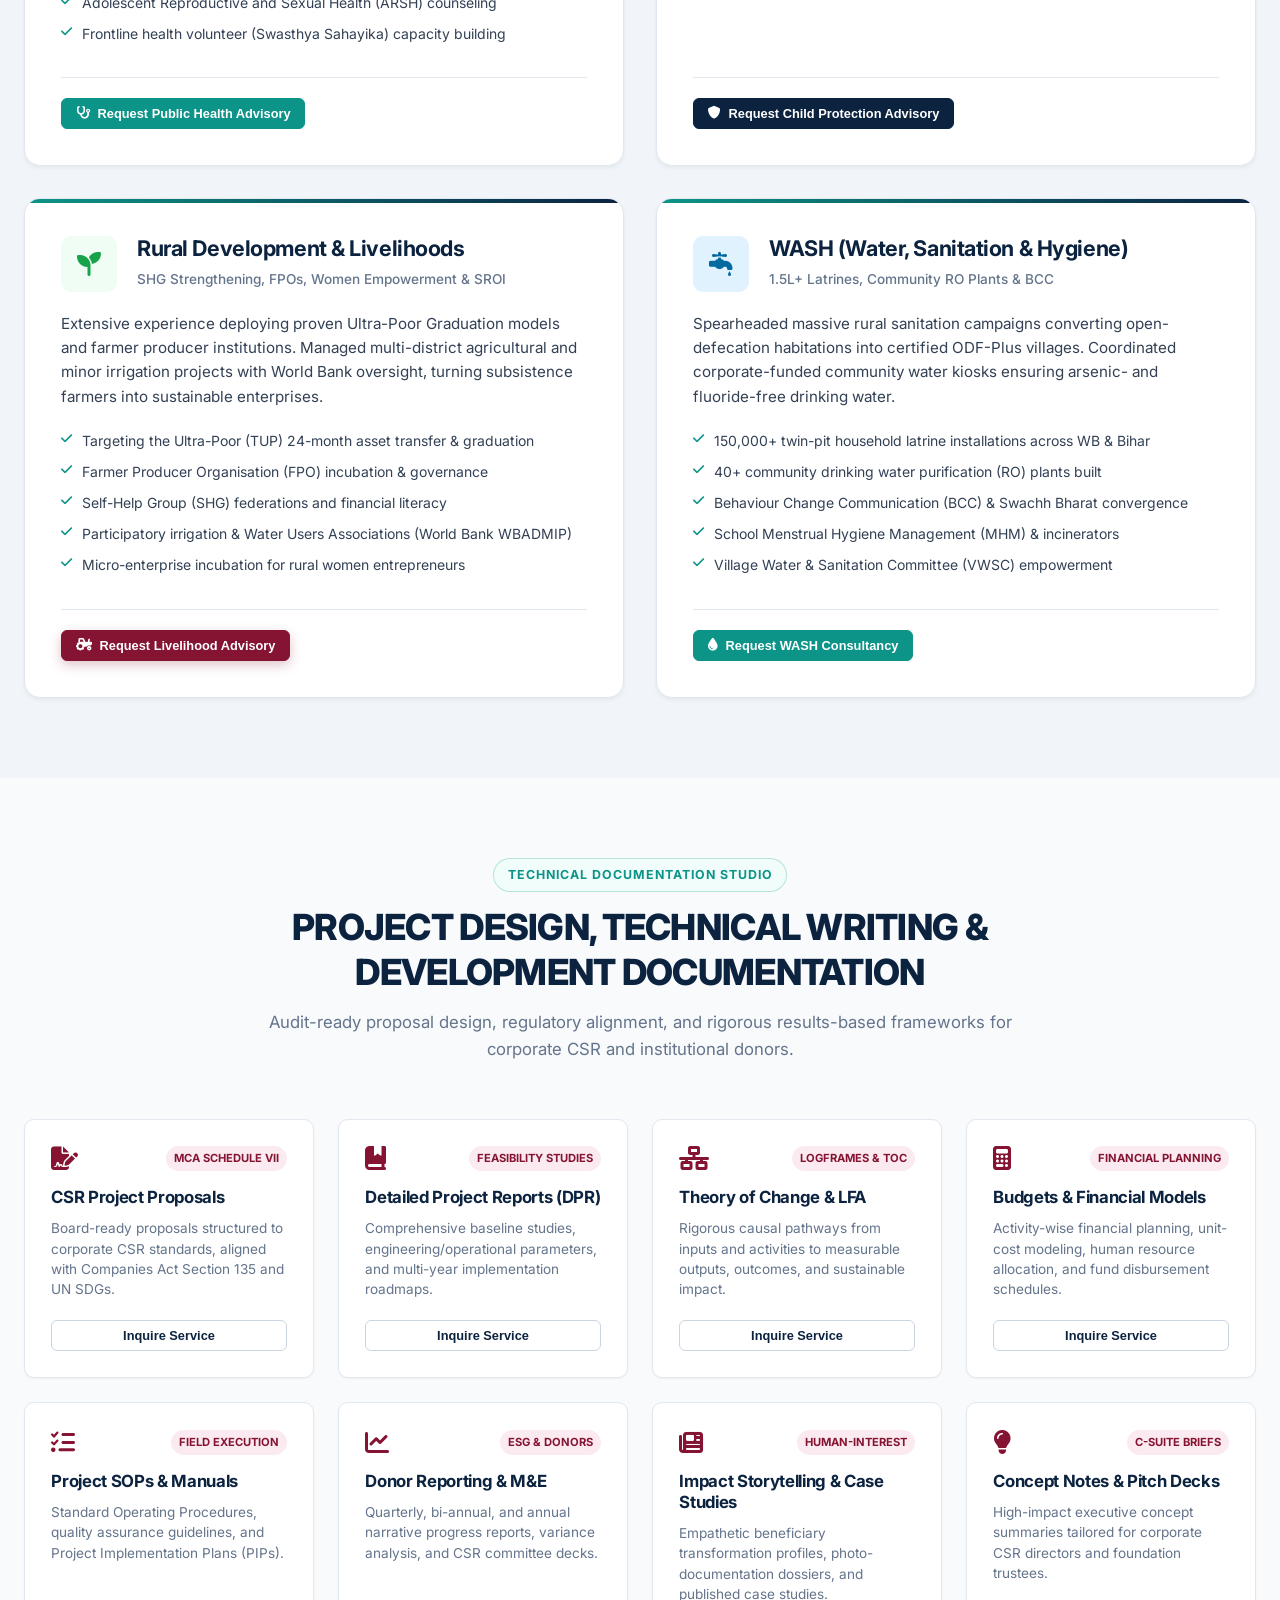
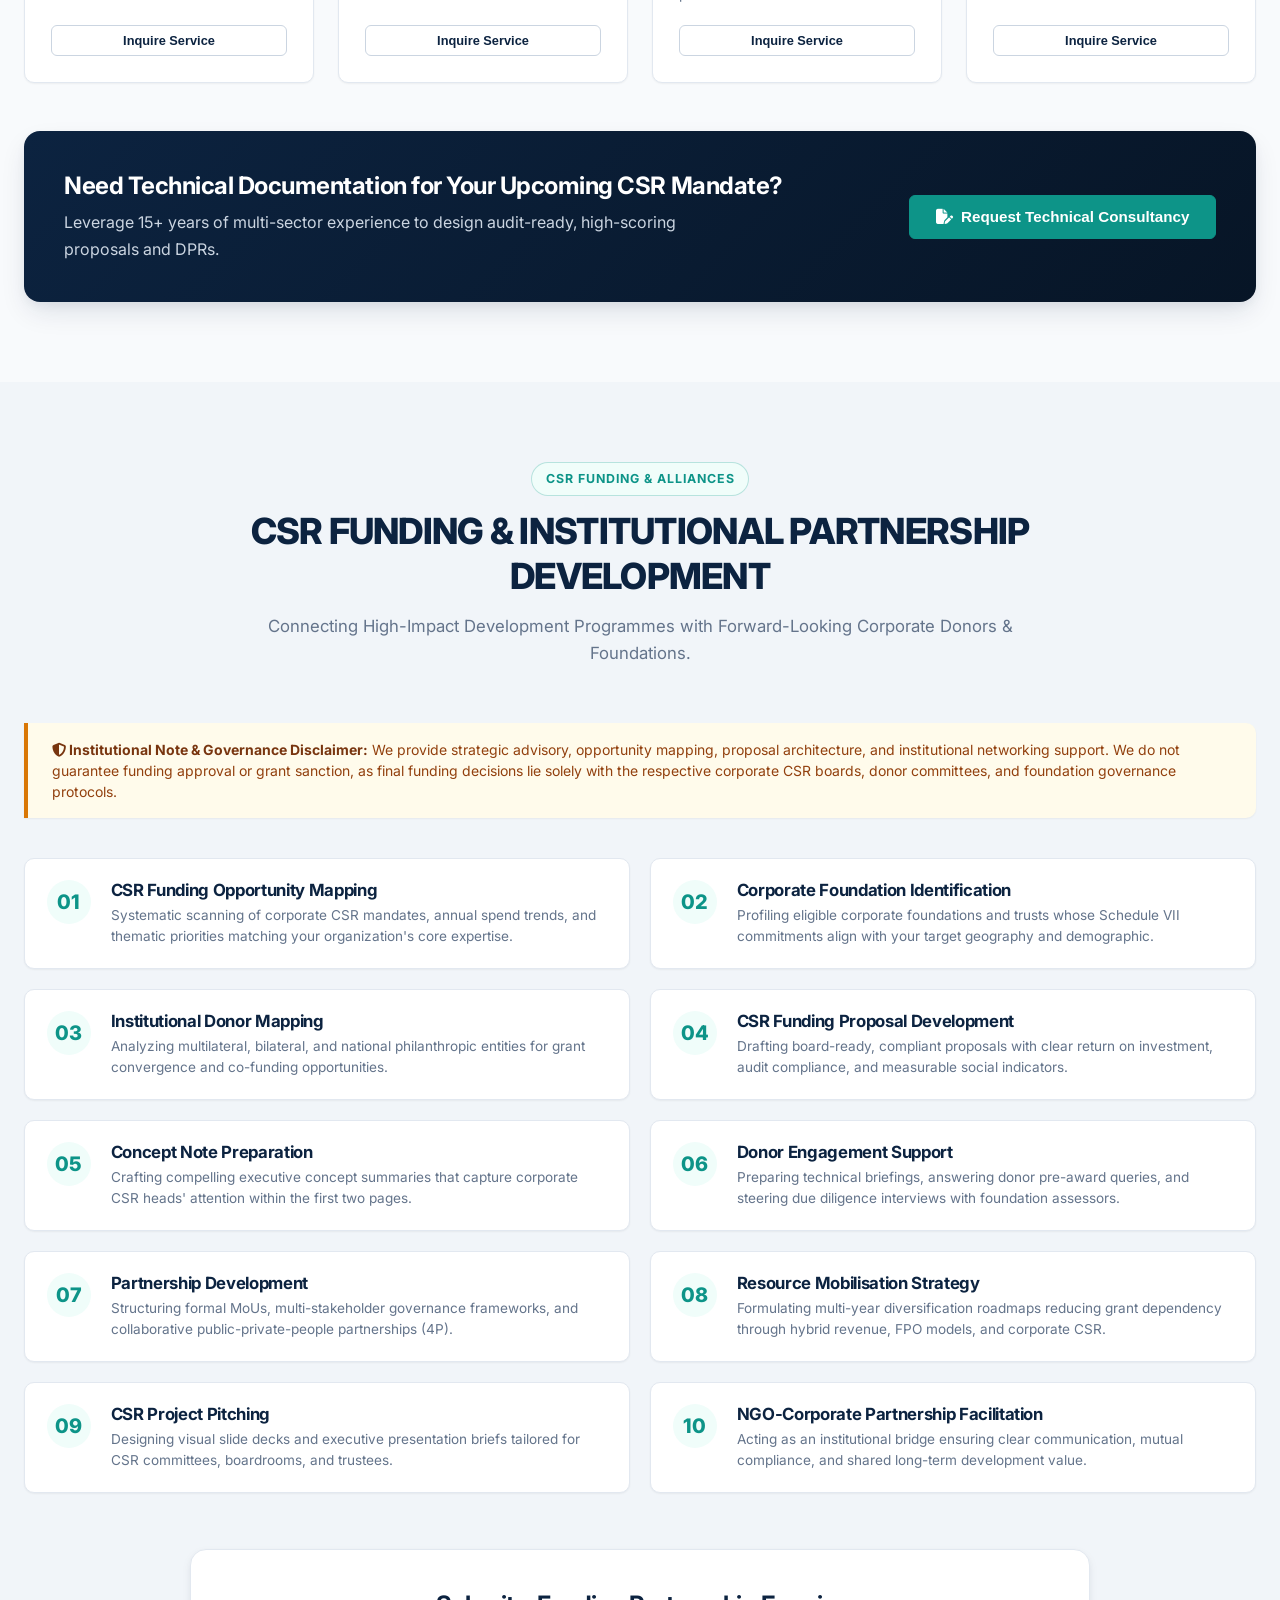
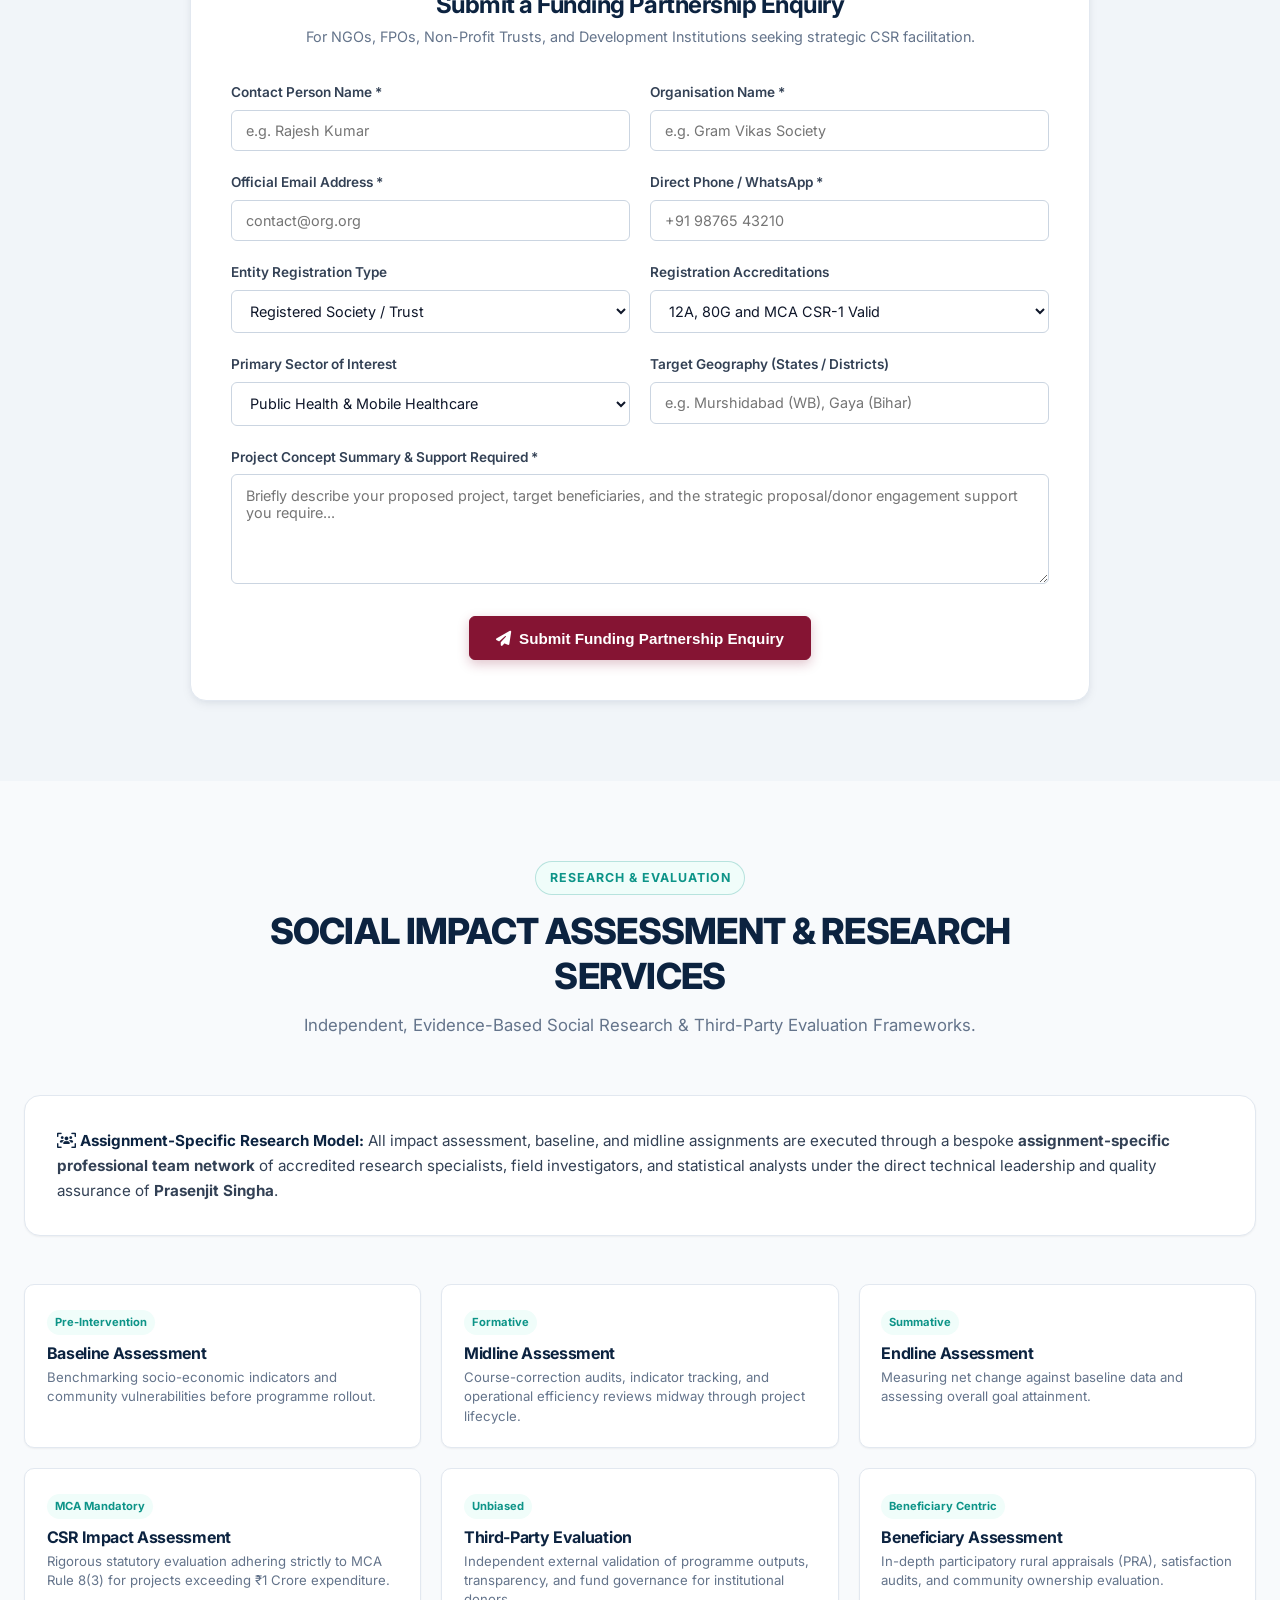
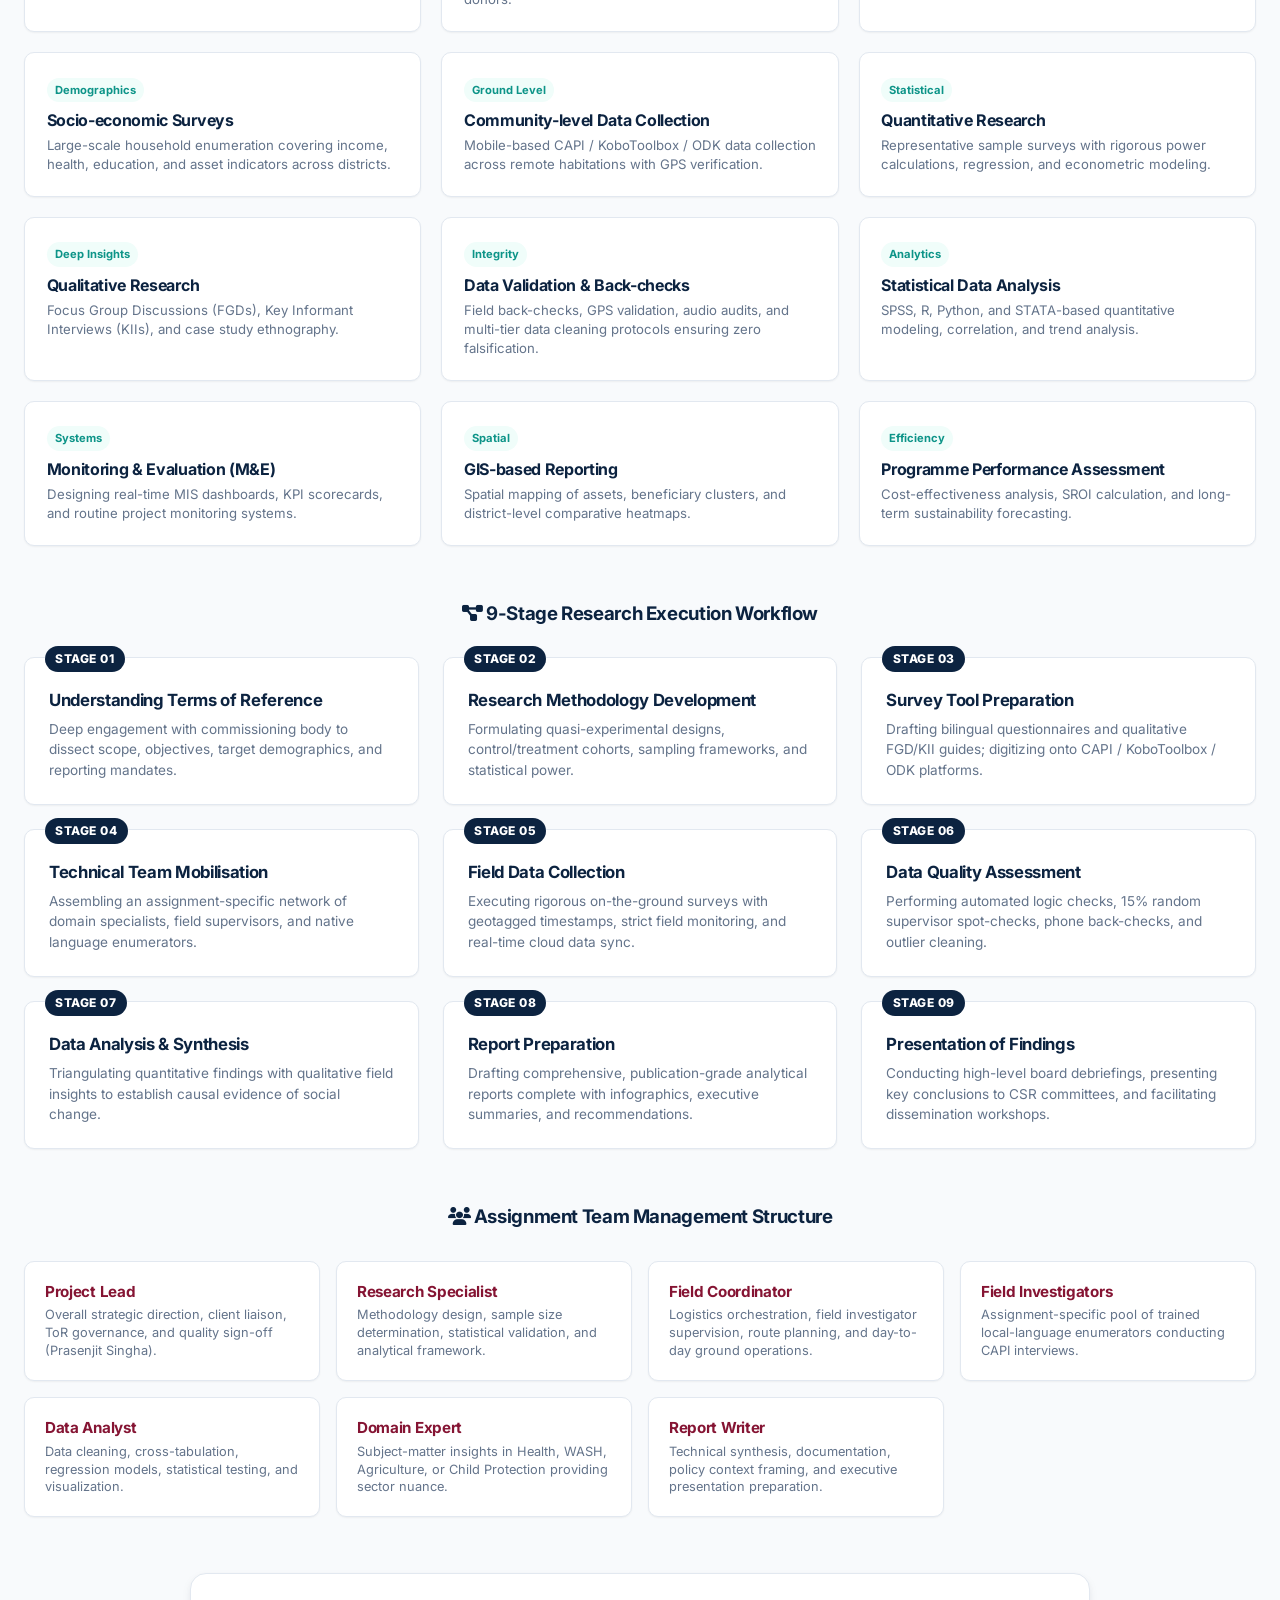
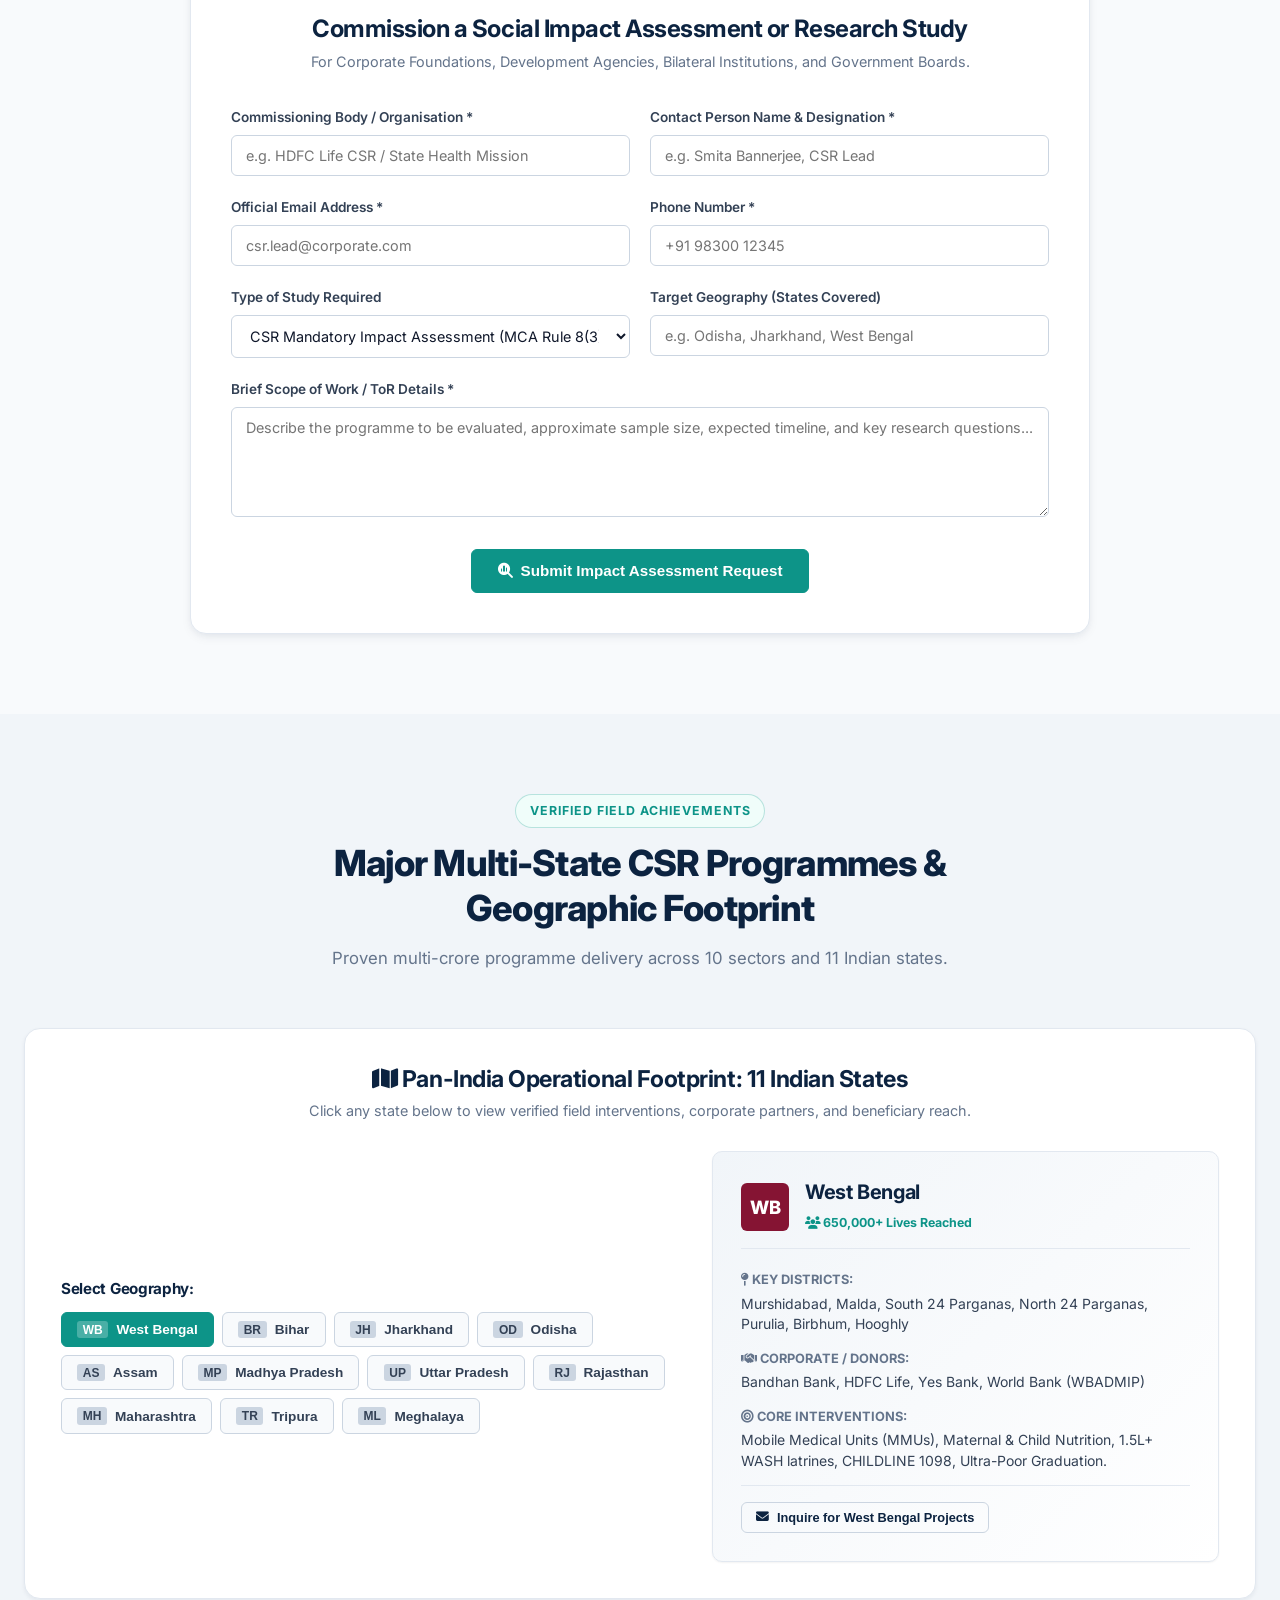
==== commit a7c50d25: "reorder: place executive profile section first at top followed immediately by dashboard and strategi" ====
--- a/index.html
+++ b/index.html
@@ -182,7 +182,7 @@
   <header class="site-header">
     <div class="container nav-container">
       <!-- Brand Emblem -->
-      <a href="#hero" class="brand-wrapper">
+      <a href="#about" class="brand-wrapper">
         <div class="brand-emblem-box">
           <div class="brand-emblem-inner">
             <span class="brand-monogram">PS</span>
@@ -197,9 +197,9 @@
       <!-- 10 Navigation Links (Prompt 2) -->
       <nav class="nav-menu-wrapper">
         <ul class="nav-menu">
-          <li><a href="#hero" class="nav-link active">Home</a></li>
+          <li><a href="#about" class="nav-link active">Profile</a></li>
           <li><a href="#analytics" class="nav-link">Dashboard</a></li>
-          <li><a href="#about" class="nav-link">About</a></li>
+          <li><a href="#service-matrix" class="nav-link">What I Deliver</a></li>
           <li><a href="#expertise" class="nav-link">Expertise</a></li>
           <li><a href="#consultancy" class="nav-link">Consultancy</a></li>
           <li><a href="#funding" class="nav-link">Funding</a></li>
@@ -228,51 +228,84 @@
   </header>
 
   <!-- ========================================================================
-       1. HERO SECTION (PROMPTS 1 & 2)
+       2. ABOUT ME & EXECUTIVE PROFESSIONAL PROFILE (PROMPT 3)
        ======================================================================== -->
-  <section class="hero-section" id="hero">
-    <div class="hero-bg-overlay"></div>
-    <div class="container hero-grid">
-      <!-- Left Column: Executive Narrative -->
-      <div class="hero-content">
-        <div class="hero-executive-pill">
+  <section class="section section-profile-hero" id="about">
+    <div id="hero" style="position: absolute; top: -80px;"></div>
+    <div class="container">
+      <div class="section-header">
+        <span class="section-tag">Executive Professional Profile</span>
+        <h2 class="section-title">16+ Years Driving Measurable Social Impact</h2>
+        <p class="section-subtitle">
+          Strategic programme leadership, multi-state execution, and corporate governance across 11 Indian states.
+        </p>
+      </div>
+
+      <!-- Executive Profile Lead Card with Authentic Photo -->
+      <div class="about-lead-profile-card">
+        <div class="lead-profile-media">
+          <div class="lead-avatar-frame">
+            <img src="assets/prasenjit_singha_profile.jpg" alt="Prasenjit Singha - Senior CSR & Development Leader"
+              class="lead-avatar-img">
+            <div class="lead-verified-badge" title="Verified CSR & Social Impact Leader">
+              <i class="fa-solid fa-circle-check"></i>
+            </div>
+          </div>
+        </div>
+        <div class="lead-profile-details">
+          <div class="lead-profile-eyebrow">
+            <span class="lead-status-dot"></span>
+            <span>Senior Social Development Consultant · Ex-Bandhan-Konnagar</span>
+          </div>
+          <h3 class="lead-profile-name">Prasenjit Singha</h3>
+          <p class="lead-profile-tagline">
+            Strategic CSR Leadership | Institutional Partnerships | Public Health & MMU Specialist | Social Impact
+            Assessment
+          </p>
+          <div class="lead-profile-meta-tags">
+            <span><i class="fa-solid fa-location-dot"></i> Kolkata, West Bengal · 11 States Reach</span>
+            <span><i class="fa-solid fa-award"></i> MSW (1st Class) · MBA Healthcare (Ongoing)</span>
+            <span><i class="fa-solid fa-briefcase"></i> 16+ Years Track Record</span>
+            <span><i class="fa-brands fa-linkedin"></i> <a href="https://www.linkedin.com/in/prasenjit-singha-864a6354"
+                target="_blank" rel="noopener" style="color: inherit; text-decoration: none;">Verified LinkedIn
+                Network</a></span>
+          </div>
+        </div>
+      </div>
+
+      <!-- Executive Narrative & Brand Statement -->
+      <div class="profile-hero-narrative" style="margin-bottom: 2.5rem;">
+        <div class="hero-executive-pill" style="margin-bottom: 1rem;">
           <span class="pulse-indicator"></span>
           <span>Strategic CSR Governance & Grassroots Field Execution · 11 Indian States</span>
         </div>
 
-        <h1 class="hero-headline">
+        <h1 class="hero-headline" style="font-size: 2.35rem; color: var(--primary-navy); margin-bottom: 0.75rem; font-family: 'Playfair Display', Georgia, serif; line-height: 1.25;">
           Connecting Corporate Responsibility with <span class="highlight-teal">Measurable Social Impact.</span>
         </h1>
 
-        <p class="hero-subheadline">
-          Strategic CSR Leadership | Institutional Partnerships | Public Health & MMU Operations | Social Impact
-          Assessment | Rural Livelihoods & WASH.
+        <!-- Prominently Integrated Brand Statement -->
+        <div class="hero-brand-statement" style="background: linear-gradient(135deg, rgba(12, 35, 64, 0.04) 0%, rgba(13, 148, 136, 0.06) 100%); border-left: 4px solid var(--teal-accent); padding: 1rem 1.25rem; border-radius: 0 var(--radius-md) var(--radius-md) 0; margin-bottom: 1.25rem;">
+          <p style="margin: 0; font-size: 0.95rem; color: var(--primary-navy); line-height: 1.5;">
+            <strong>PRASENJIT SINGHA</strong> — Strategic CSR Leadership | Social Impact Consultancy | Development Partnerships<br>
+            <em style="color: var(--teal-dark);">"Bridging Funding, Strategy and Technical Expertise to Deliver Sustainable Social Impact."</em>
+          </p>
+        </div>
+
+        <p class="hero-summary-text" style="color: var(--text-secondary); font-size: 1.05rem; line-height: 1.65; max-width: 900px; margin-bottom: 1.5rem;">
+          Translating corporate ESG and CSR board mandates into audit-ready, high-scoring development initiatives across 11 Indian states. Expert in orchestrating multi-crore budgets for premier BFSI and corporate donors (Bandhan Bank, HDFC Life, Yes Bank, Kotak, World Bank), delivering mandatory Social Impact Assessments (MCA Rule 8(3)), DPR architecture, and managing grassroots public health fleets reaching 1.2M+ lives.
         </p>
 
-        <!-- Prominently Integrated Final Brand Statement -->
-        <div class="hero-brand-statement">
-          <p>
-            <strong>PRASENJIT SINGHA</strong> — Strategic CSR Leadership | Social Impact Consultancy | Development
-            Partnerships<br>
-            <em>"Bridging Funding, Strategy and Technical Expertise to Deliver Sustainable Social Impact."</em>
-          </p>
-        </div>
-
-        <p class="hero-summary-text">
-          Translating corporate ESG and CSR board mandates into audit-ready, high-scoring development initiatives across
-          11 Indian states. Expert in orchestrating multi-crore budgets for premier BFSI and corporate donors (Bandhan
-          Bank, HDFC Life, Yes Bank, Kotak, World Bank), delivering mandatory Social Impact Assessments (MCA Rule 8(3)),
-          DPR architecture, and managing grassroots public health fleets reaching 1.2M+ lives.
-        </p>
-
-        <!-- Service-Oriented CTA Action Buttons -->
-        <div class="hero-cta-group">
-          <a href="#analytics" class="btn btn-gold btn-lg"
-            title="Executive Governance & Performance Dashboard (₹100 Cr+)">
+        <!-- Executive Quick Action Buttons -->
+        <div class="hero-cta-group" style="display: flex; gap: 0.75rem; flex-wrap: wrap; margin-bottom: 1rem;">
+          <a href="#analytics" class="btn btn-gold btn-lg" title="Executive Governance & Performance Dashboard (₹100 Cr+)">
             <i class="fa-solid fa-chart-column"></i> Dashboard (₹100 Cr+)
           </a>
-          <a href="#service-matrix" class="btn btn-primary btn-lg">
-            <i class="fa-solid fa-layer-group"></i> What I Deliver (Corporate & Field)
+          <a href="assets/docs/Prasenjit_Singha_CV.pdf" download class="btn btn-primary btn-lg" title="Download Verified Executive Profile">
+            <i class="fa-solid fa-file-pdf"></i> Download Official CV (PDF)
+          </a>
+          <a href="#service-matrix" class="btn btn-outline btn-lg">
+            <i class="fa-solid fa-layer-group"></i> What I Deliver
           </a>
           <a href="#consultancy" class="btn btn-teal btn-lg">
             <i class="fa-solid fa-building-shield"></i> Corporate CSR Advisory
@@ -280,67 +313,238 @@
           <a href="#funding" class="btn btn-accent btn-lg">
             <i class="fa-solid fa-handshake"></i> Funding Partnerships
           </a>
-          <a href="#impact-assessment" class="btn btn-outline-white btn-lg">
-            <i class="fa-solid fa-chart-line"></i> Impact Assessment (SIA)
-          </a>
-        </div>
-
-        <!-- Subtle Secondary Document Download Link -->
-        <div class="hero-cv-secondary">
-          <a href="assets/docs/Prasenjit_Singha_CV.pdf" download class="cv-link-subtle"
-            title="Download Verified Executive Profile">
-            <i class="fa-solid fa-file-pdf"></i> Download Official Executive CV (PDF)
-          </a>
-        </div>
-      </div>
-
-      <!-- Right Column: Capabilities Matrix Showcase Card -->
-      <div class="hero-dossier-card">
-        <div class="dossier-header">
-          <div class="dossier-avatar-box">
-            <img src="assets/prasenjit_singha_profile.jpg" alt="Prasenjit Singha" class="dossier-avatar-img">
-          </div>
-          <div class="dossier-title-wrap">
-            <h3 style="font-size: 1.15rem;">What I Deliver: Value Matrix</h3>
-            <span class="dossier-badge">Corporate & Field Solutions</span>
-          </div>
-        </div>
-
-        <div class="capabilities-matrix-list">
-          <!-- Corporate Level Block -->
-          <div class="capability-tier-block capability-tier-block-corporate">
-            <div class="capability-tier-title">
-              <i class="fa-solid fa-building-columns"></i> Corporate & Institutional Level
-            </div>
-            <p class="capability-tier-items">
-              • <strong>Strategic CSR Governance</strong>: Section 135 & Schedule VII compliance<br>
-              • <strong>Social Impact Assessment</strong>: Mandatory MCA Rule 8(3) third-party audits<br>
-              • <strong>Technical Architecture</strong>: DPRs, Theory of Change, LogFrames & Budgets<br>
-              • <strong>Funding & Alliances</strong>: CSR opportunity mapping & foundation identification
-            </p>
-          </div>
-
-          <!-- Development Level Block -->
-          <div class="capability-tier-block capability-tier-block-development">
-            <div class="capability-tier-title">
-              <i class="fa-solid fa-seedling"></i> Development & Field Operations Level
-            </div>
-            <p class="capability-tier-items">
-              • <strong>Public Health Systems</strong>: 10+ MMU fleets, 1.2M+ consultations, NCD clinics<br>
-              • <strong>WASH Infrastructure</strong>: 1.5L+ household latrines, 40+ RO drinking water plants<br>
-              • <strong>Child Protection</strong>: CHILDLINE 1098 district leadership, POCSO, model schools<br>
-              • <strong>Rural Livelihoods</strong>: 24-month ultra-poor graduation, FPO incubation & irrigation
-            </p>
-          </div>
-        </div>
-
-        <div class="dossier-footer">
-          <a href="#consultancy" class="btn btn-teal btn-sm" style="flex: 1;">
-            <i class="fa-solid fa-briefcase"></i> Corporate Solutions
-          </a>
-          <a href="#expertise" class="btn btn-outline-white btn-sm" style="flex: 1;">
-            <i class="fa-solid fa-hands-holding-circle"></i> Field Solutions
-          </a>
+        </div>
+      </div>
+
+      <div class="about-grid">
+        <!-- Left: Executive Biography & Core Pillars -->
+        <div class="about-bio-text">
+          <p>
+            <strong>Prasenjit Singha</strong> is a senior development-sector executive and strategic CSR consultant with
+            15+ years of distinguished experience orchestrating large-scale social development, public health, and rural
+            livelihood programmes across 11 Indian states.
+          </p>
+          <p>
+            Having served as Assistant Manager – Development Programmes at <strong>Bandhan-Konnagar</strong> for a
+            decade (2016–2026), he directed multi-crore CSR initiatives funded by premier BFSI and corporate
+            donors—including Bandhan Bank, HDFC Life, Yes Bank, Kotak Mahindra Bank, Bajaj Finserv, and the World Bank.
+          </p>
+
+          <!-- Core Competency Pillars (Prompt 3) -->
+          <div class="about-pillars-grid">
+            <div class="pillar-box">
+              <i class="fa-solid fa-chess-king"></i>
+              <h4>Strategic Programme Leadership</h4>
+              <p>Directing multi-crore corporate CSR portfolios aligned with MCA Section 135 and Schedule VII.</p>
+            </div>
+            <div class="pillar-box">
+              <i class="fa-solid fa-earth-asia"></i>
+              <h4>Multi-State Operations (11 States)</h4>
+              <p>Operational execution across West Bengal, Bihar, Jharkhand, Odisha, Assam, MP, UP, Rajasthan,
+                Maharashtra, Tripura, Meghalaya.</p>
+            </div>
+            <div class="pillar-box">
+              <i class="fa-solid fa-users-gear"></i>
+              <h4>High-Performance Team Leadership</h4>
+              <p>Leading 150+ field project officers, medical teams, and research personnel with zero operational
+                attrition.</p>
+            </div>
+            <div class="pillar-box">
+              <i class="fa-solid fa-handshake-angle"></i>
+              <h4>Corporate & Institutional Partnerships</h4>
+              <p>Forging lasting multi-year alliances with corporate foundations, multilateral agencies, and state
+                governments.</p>
+            </div>
+            <div class="pillar-box">
+              <i class="fa-solid fa-landmark"></i>
+              <h4>Government Convergence</h4>
+              <p>Deep institutional integration with Health & Family Welfare, WCD, Panchayati Raj, and Rural Development
+                departments.</p>
+            </div>
+            <div class="pillar-box">
+              <i class="fa-solid fa-chart-pie"></i>
+              <h4>Programme Budgeting & SROI</h4>
+              <p>Activity-wise financial modeling, unit-cost optimization, and Social Return on Investment (SROI)
+                verification.</p>
+            </div>
+          </div>
+
+          <div style="display: flex; gap: 1rem; flex-wrap: wrap;">
+            <a href="assets/docs/Prasenjit_Singha_CV.pdf" download class="btn btn-primary">
+              <i class="fa-solid fa-download"></i> Download Verified Executive CV
+            </a>
+            <a href="#career" class="btn btn-outline">
+              <i class="fa-solid fa-briefcase"></i> Recruiter Opportunities
+            </a>
+          </div>
+        </div>
+
+        <!-- Right: Verified Credentials Dossier -->
+        <div class="credentials-dossier">
+          <h3><i class="fa-solid fa-award"></i> Verified Education & Certifications</h3>
+
+          <div class="cert-badges-grid">
+            <div class="cert-badge-item">
+              <i class="fa-solid fa-user-graduate"></i>
+              <div>
+                <strong>Master of Social Work (MSW) - 1st Class</strong>
+                <span>Vidyasagar University (2007 – 2009) · Community Development Specialization</span>
+              </div>
+            </div>
+            <div class="cert-badge-item">
+              <i class="fa-solid fa-book-medical"></i>
+              <div>
+                <strong>MBA in Healthcare Management</strong>
+                <span>Recognized National University · Health Systems & Operations (In Progress)</span>
+              </div>
+            </div>
+            <div class="cert-badge-item">
+              <i class="fa-solid fa-laptop-code"></i>
+              <div>
+                <strong>PGDIT (Post Graduate Diploma in IT)</strong>
+                <span>Information Systems, Database Architecture & MIS</span>
+              </div>
+            </div>
+            <div class="cert-badge-item">
+              <i class="fa-solid fa-ribbon"></i>
+              <div>
+                <strong>Health Research Fundamentals (NIE-ICMR)</strong>
+                <span>IIT Kharagpur / ICMR (NPTEL / Swayam)</span>
+              </div>
+            </div>
+            <div class="cert-badge-item">
+              <i class="fa-solid fa-ribbon"></i>
+              <div>
+                <strong>Health Systems & Research Methodologies</strong>
+                <span>IIT Roorkee / Swayam</span>
+              </div>
+            </div>
+            <div class="cert-badge-item">
+              <i class="fa-solid fa-shield-heart"></i>
+              <div>
+                <strong>Child Protection in Emergencies (CPiE)</strong>
+                <span>UNICEF & National Institute of Disaster Management (NIDM)</span>
+              </div>
+            </div>
+            <div class="cert-badge-item">
+              <i class="fa-solid fa-kit-medical"></i>
+              <div>
+                <strong>Public Health in Disasters & Epidemic Management</strong>
+                <span>NIDM, Ministry of Home Affairs, Govt. of India</span>
+              </div>
+            </div>
+            <div class="cert-badge-item">
+              <i class="fa-solid fa-chart-line"></i>
+              <div>
+                <strong>Social Return on Investment (SROI) & CSR Impact</strong>
+                <span>National CSR Hub / Tata Institute of Social Sciences (TISS) Aligned</span>
+              </div>
+            </div>
+          </div>
+        </div>
+      </div>
+
+      <!-- Verified Career Timeline -->
+      <div style="margin-top: 4rem;">
+        <h3 style="text-align: center; margin-bottom: 2.5rem; font-size: 1.5rem; color: var(--primary-navy);">
+          <i class="fa-solid fa-timeline"></i> Professional Career Progression
+        </h3>
+        <div class="timeline-track">
+          <!-- Timeline 1: Bandhan-Konnagar -->
+          <div class="timeline-item">
+            <div class="timeline-node"></div>
+            <div class="timeline-card">
+              <div class="timeline-header">
+                <div>
+                  <div class="timeline-role">Assistant Manager – Development Programmes</div>
+                  <div class="timeline-org">Bandhan-Konnagar</div>
+                </div>
+                <span class="timeline-period">2016 – 2026 (10 Years)</span>
+              </div>
+              <ul class="timeline-bullets">
+                <li>Directed multi-state development portfolios encompassing Public Health (MMU fleets), WASH, and
+                  Ultra-Poor Graduation.</li>
+                <li>Managed strategic relations with 18+ corporate and BFSI donors (Bandhan Bank, HDFC Life, Yes Bank,
+                  Kotak Mahindra Bank).</li>
+                <li>Delivered 1.5 Lakh+ WASH household latrines, 40+ water plants, and oversaw 1.2M+ primary healthcare
+                  patient consultations.</li>
+                <li>Led cross-functional teams of 150+ field project officers, medical doctors, and monitoring
+                  specialists across 9–11 states.</li>
+              </ul>
+            </div>
+          </div>
+
+          <!-- Timeline 2: Ramky Foundation / World Bank -->
+          <div class="timeline-item">
+            <div class="timeline-node"></div>
+            <div class="timeline-card">
+              <div class="timeline-header">
+                <div>
+                  <div class="timeline-role">Manager – Institutional Development & Community Operations</div>
+                  <div class="timeline-org">Ramky Foundation (World Bank WBADMIP Project)</div>
+                </div>
+                <span class="timeline-period">2015 – 2016</span>
+              </div>
+              <ul class="timeline-bullets">
+                <li>Directed community mobilization and institution building for the World Bank Accelerated Development
+                  of Minor Irrigation Project.</li>
+                <li>Established 120+ Water Users Associations (WUAs) to ensure participatory water governance and minor
+                  irrigation maintenance.</li>
+                <li>Facilitated agronomic training and market linkages for 14,000+ small and marginal farmers across
+                  rain-fed districts.</li>
+              </ul>
+            </div>
+          </div>
+
+          <!-- Timeline 3: CHILDLINE 1098 -->
+          <div class="timeline-item">
+            <div class="timeline-node"></div>
+            <div class="timeline-card">
+              <div class="timeline-header">
+                <div>
+                  <div class="timeline-role">District Coordinator</div>
+                  <div class="timeline-org">CHILDLINE 1098 / Ministry of Women & Child Development</div>
+                </div>
+                <span class="timeline-period">2010 – 2015 (5 Years)</span>
+              </div>
+              <ul class="timeline-bullets">
+                <li>Administered 24/7 toll-free emergency child protection outreach across South 24 Parganas and
+                  surrounding areas.</li>
+                <li>Rescued and rehabilitated over 2,400 children from forced labor, child marriage, abuse, and human
+                  trafficking networks.</li>
+                <li>Liaised directly with Child Welfare Committees (CWC), Juvenile Justice Boards (JJB), and Special
+                  Juvenile Police Units.</li>
+              </ul>
+            </div>
+          </div>
+
+          <!-- Timeline 4: HIV/AIDS District Level Network Platform (WBSAPCS) -->
+          <div class="timeline-item">
+            <div class="timeline-node"></div>
+            <div class="timeline-card">
+              <div class="timeline-header">
+                <div>
+                  <div class="timeline-role">District Coordinator & Lead Counsellor – HIV/AIDS & PLHIV Welfare</div>
+                  <div class="timeline-org">HIV/AIDS District Level Network Platform (Supported by West Bengal State
+                    AIDS Control and Prevention Society – WBSAPCS)</div>
+                </div>
+                <span class="timeline-period">2009 – 2010</span>
+              </div>
+              <ul class="timeline-bullets">
+                <li>Spearheaded district-level network platform defending fundamental human rights, constitutional
+                  dignity, and social protection for People Living with HIV (PLHIV).</li>
+                <li>Formulated and directed sustainable livelihood enhancement programmes, vocational skill development,
+                  and financial inclusion linkages to empower PLHIV beneficiaries towards socio-economic self-reliance.
+                </li>
+                <li>Delivered 800+ specialized psychosocial counselling sessions for infected individuals and affected
+                  family members, driving Anti-Retroviral Therapy (ART) adherence, crisis support, and stigma
+                  elimination.</li>
+                <li>Fostered institutional convergence between Integrated Counselling and Testing Centres (ICTC), ART
+                  centres, district healthcare authorities, and corporate donors for supplemental nutritional and
+                  healthcare support.</li>
+              </ul>
+            </div>
+          </div>
         </div>
       </div>
     </div>
@@ -369,158 +573,6 @@
       </div>
     </div>
   </div>
-
-  <!-- ========================================================================
-       DUAL-LEVEL EXECUTIVE VALUE: WHAT I DELIVER
-       ======================================================================== -->
-  <section class="section service-matrix-section" id="service-matrix">
-    <div class="container">
-      <div class="section-header">
-        <span class="section-tag">Strategic Value Architecture</span>
-        <h2 class="section-title">What I Deliver: Corporate Strategy & Grassroots Execution</h2>
-        <p class="section-subtitle">
-          Bridging corporate boardroom compliance with verifiable, long-term human development across 11 Indian states.
-        </p>
-      </div>
-
-      <div class="matrix-grid-2">
-        <!-- Card 1: Corporate Level -->
-        <div class="matrix-card matrix-card-corporate">
-          <div class="matrix-card-header">
-            <div class="matrix-icon-box">
-              <i class="fa-solid fa-building-columns"></i>
-            </div>
-            <div class="matrix-title-wrap">
-              <h3>At Corporate & Institutional Level</h3>
-              <span class="matrix-level-tag">C-Suite & Boardroom Advisory</span>
-            </div>
-          </div>
-
-          <p style="font-size: 0.9rem; color: var(--text-muted); margin-bottom: 1.25rem;">
-            Enabling corporate boards, CSR committees, and foundations to allocate philanthropic capital strategically,
-            satisfy statutory audits, and maximize Social Return on Investment (SROI).
-          </p>
-
-          <ul class="matrix-features-list">
-            <li class="matrix-feature-item">
-              <i class="fa-solid fa-circle-check"></i>
-              <div>
-                <strong>Strategic CSR Governance & Compliance</strong>
-                <span>Aligning corporate spend with Companies Act Section 135, Schedule VII mandates, and BRSR
-                  sustainability metrics.</span>
-              </div>
-            </li>
-            <li class="matrix-feature-item">
-              <i class="fa-solid fa-circle-check"></i>
-              <div>
-                <strong>Mandatory Social Impact Assessments (SIA)</strong>
-                <span>Leading independent evaluations under MCA Rule 8(3), baseline/midline/endline studies, and SROI
-                  econometric modeling.</span>
-              </div>
-            </li>
-            <li class="matrix-feature-item">
-              <i class="fa-solid fa-circle-check"></i>
-              <div>
-                <strong>CSR Funding Opportunity Mapping & Partnerships</strong>
-                <span>Strategic identification of corporate foundations, donor mapping, and multi-stakeholder
-                  partnership facilitation.</span>
-              </div>
-            </li>
-            <li class="matrix-feature-item">
-              <i class="fa-solid fa-circle-check"></i>
-              <div>
-                <strong>Technical Project Proposals & DPR Architecture</strong>
-                <span>Drafting high-scoring Detailed Project Reports, Theory of Change (ToC), Logical Framework
-                  Approaches (LFA), and activity budgets.</span>
-              </div>
-            </li>
-            <li class="matrix-feature-item">
-              <i class="fa-solid fa-circle-check"></i>
-              <div>
-                <strong>Donor Variance Reporting & Board Presentations</strong>
-                <span>Preparing investor-grade quarterly narrative reports, audit-ready utilization certificates, and
-                  executive committee decks.</span>
-              </div>
-            </li>
-          </ul>
-
-          <div class="matrix-card-footer">
-            <button class="btn btn-navy btn-sm technical-consultancy-trigger"
-              data-service="Corporate CSR Strategic Advisory">
-              <i class="fa-solid fa-briefcase"></i> Inquire for Corporate Advisory
-            </button>
-          </div>
-        </div>
-
-        <!-- Card 2: Development Level -->
-        <div class="matrix-card matrix-card-development">
-          <div class="matrix-card-header">
-            <div class="matrix-icon-box">
-              <i class="fa-solid fa-hands-holding-child"></i>
-            </div>
-            <div class="matrix-title-wrap">
-              <h3>At Development & Grassroots Level</h3>
-              <span class="matrix-level-tag">Ground-Level Field Delivery</span>
-            </div>
-          </div>
-
-          <p style="font-size: 0.9rem; color: var(--text-muted); margin-bottom: 1.25rem;">
-            Directing large-scale, field-tested development operations that solve real human challenges across rural,
-            tribal, and peri-urban habitations.
-          </p>
-
-          <ul class="matrix-features-list">
-            <li class="matrix-feature-item">
-              <i class="fa-solid fa-circle-check"></i>
-              <div>
-                <strong>Public Health & Mobile Medical Unit (MMU) Fleets</strong>
-                <span>Operational management of mobile medical fleets delivering 1.2M+ consultations, NCD screening, and
-                  primary health convergence.</span>
-              </div>
-            </li>
-            <li class="matrix-feature-item">
-              <i class="fa-solid fa-circle-check"></i>
-              <div>
-                <strong>Maternal, Infant & Adolescent Health (MCH)</strong>
-                <span>First 1,000 Days nutrition frameworks, severe acute malnutrition mitigation, and community health
-                  volunteer training.</span>
-              </div>
-            </li>
-            <li class="matrix-feature-item">
-              <i class="fa-solid fa-circle-check"></i>
-              <div>
-                <strong>24/7 Child Protection & Model School Safety</strong>
-                <span>CHILDLINE 1098 district coordination, child rescue, institutional CWC restoration, POCSO advocacy,
-                  and model school CSR.</span>
-              </div>
-            </li>
-            <li class="matrix-feature-item">
-              <i class="fa-solid fa-circle-check"></i>
-              <div>
-                <strong>WASH Infrastructure & Community Water Security</strong>
-                <span>Oversight of 150,000+ twin-pit household latrines, 40+ drinking water RO plants, and
-                  panchayat-level ODF-Plus behavior change.</span>
-              </div>
-            </li>
-            <li class="matrix-feature-item">
-              <i class="fa-solid fa-circle-check"></i>
-              <div>
-                <strong>Ultra-Poor Livelihood Graduation & FPO Incubation</strong>
-                <span>24-month asset transfer graduation for 50,000+ women, Farmer Producer Organisations, and
-                  participatory irrigation (World Bank).</span>
-              </div>
-            </li>
-          </ul>
-
-          <div class="matrix-card-footer">
-            <a href="#funding" class="btn btn-teal btn-sm">
-              <i class="fa-solid fa-handshake"></i> Partner on Development Projects
-            </a>
-          </div>
-        </div>
-      </div>
-    </div>
-  </section>
 
   <!-- ========================================================================
        EXECUTIVE POWER BI ANALYTICS DASHBOARD
@@ -1001,278 +1053,151 @@
   </section>
 
   <!-- ========================================================================
-       2. ABOUT ME & EXECUTIVE PROFESSIONAL PROFILE (PROMPT 3)
+       DUAL-LEVEL EXECUTIVE VALUE: WHAT I DELIVER
        ======================================================================== -->
-  <section class="section" id="about">
+  <section class="section service-matrix-section" id="service-matrix">
     <div class="container">
       <div class="section-header">
-        <span class="section-tag">Executive Professional Profile</span>
-        <h2 class="section-title">15+ Years Driving Measurable Social Impact</h2>
+        <span class="section-tag">Strategic Value Architecture</span>
+        <h2 class="section-title">What I Deliver: Corporate Strategy & Grassroots Execution</h2>
         <p class="section-subtitle">
-          Strategic programme leadership, multi-state execution, and corporate governance across 11 Indian states.
+          Bridging corporate boardroom compliance with verifiable, long-term human development across 11 Indian states.
         </p>
       </div>
 
-      <!-- Executive Profile Lead Card with Authentic Photo -->
-      <div class="about-lead-profile-card">
-        <div class="lead-profile-media">
-          <div class="lead-avatar-frame">
-            <img src="assets/prasenjit_singha_profile.jpg" alt="Prasenjit Singha - Senior CSR & Development Leader"
-              class="lead-avatar-img">
-            <div class="lead-verified-badge" title="Verified CSR & Social Impact Leader">
+      <div class="matrix-grid-2">
+        <!-- Card 1: Corporate Level -->
+        <div class="matrix-card matrix-card-corporate">
+          <div class="matrix-card-header">
+            <div class="matrix-icon-box">
+              <i class="fa-solid fa-building-columns"></i>
+            </div>
+            <div class="matrix-title-wrap">
+              <h3>At Corporate & Institutional Level</h3>
+              <span class="matrix-level-tag">C-Suite & Boardroom Advisory</span>
+            </div>
+          </div>
+
+          <p style="font-size: 0.9rem; color: var(--text-muted); margin-bottom: 1.25rem;">
+            Enabling corporate boards, CSR committees, and foundations to allocate philanthropic capital strategically,
+            satisfy statutory audits, and maximize Social Return on Investment (SROI).
+          </p>
+
+          <ul class="matrix-features-list">
+            <li class="matrix-feature-item">
               <i class="fa-solid fa-circle-check"></i>
-            </div>
-          </div>
-        </div>
-        <div class="lead-profile-details">
-          <div class="lead-profile-eyebrow">
-            <span class="lead-status-dot"></span>
-            <span>Senior Social Development Consultant · Ex-Bandhan-Konnagar</span>
-          </div>
-          <h3 class="lead-profile-name">Prasenjit Singha</h3>
-          <p class="lead-profile-tagline">
-            Strategic CSR Leadership | Institutional Partnerships | Public Health & MMU Specialist | Social Impact
-            Assessment
+              <div>
+                <strong>Strategic CSR Governance & Compliance</strong>
+                <span>Aligning corporate spend with Companies Act Section 135, Schedule VII mandates, and BRSR
+                  sustainability metrics.</span>
+              </div>
+            </li>
+            <li class="matrix-feature-item">
+              <i class="fa-solid fa-circle-check"></i>
+              <div>
+                <strong>Mandatory Social Impact Assessments (SIA)</strong>
+                <span>Leading independent evaluations under MCA Rule 8(3), baseline/midline/endline studies, and SROI
+                  econometric modeling.</span>
+              </div>
+            </li>
+            <li class="matrix-feature-item">
+              <i class="fa-solid fa-circle-check"></i>
+              <div>
+                <strong>CSR Funding Opportunity Mapping & Partnerships</strong>
+                <span>Strategic identification of corporate foundations, donor mapping, and multi-stakeholder
+                  partnership facilitation.</span>
+              </div>
+            </li>
+            <li class="matrix-feature-item">
+              <i class="fa-solid fa-circle-check"></i>
+              <div>
+                <strong>Technical Project Proposals & DPR Architecture</strong>
+                <span>Drafting high-scoring Detailed Project Reports, Theory of Change (ToC), Logical Framework
+                  Approaches (LFA), and activity budgets.</span>
+              </div>
+            </li>
+            <li class="matrix-feature-item">
+              <i class="fa-solid fa-circle-check"></i>
+              <div>
+                <strong>Donor Variance Reporting & Board Presentations</strong>
+                <span>Preparing investor-grade quarterly narrative reports, audit-ready utilization certificates, and
+                  executive committee decks.</span>
+              </div>
+            </li>
+          </ul>
+
+          <div class="matrix-card-footer">
+            <button class="btn btn-navy btn-sm technical-consultancy-trigger"
+              data-service="Corporate CSR Strategic Advisory">
+              <i class="fa-solid fa-briefcase"></i> Inquire for Corporate Advisory
+            </button>
+          </div>
+        </div>
+
+        <!-- Card 2: Development Level -->
+        <div class="matrix-card matrix-card-development">
+          <div class="matrix-card-header">
+            <div class="matrix-icon-box">
+              <i class="fa-solid fa-hands-holding-child"></i>
+            </div>
+            <div class="matrix-title-wrap">
+              <h3>At Development & Grassroots Level</h3>
+              <span class="matrix-level-tag">Ground-Level Field Delivery</span>
+            </div>
+          </div>
+
+          <p style="font-size: 0.9rem; color: var(--text-muted); margin-bottom: 1.25rem;">
+            Directing large-scale, field-tested development operations that solve real human challenges across rural,
+            tribal, and peri-urban habitations.
           </p>
-          <div class="lead-profile-meta-tags">
-            <span><i class="fa-solid fa-location-dot"></i> Kolkata, West Bengal · 11 States Reach</span>
-            <span><i class="fa-solid fa-award"></i> MSW (1st Class) · MBA Healthcare (Ongoing)</span>
-            <span><i class="fa-solid fa-briefcase"></i> 15+ Years Track Record</span>
-            <span><i class="fa-brands fa-linkedin"></i> <a href="https://www.linkedin.com/in/prasenjit-singha-864a6354"
-                target="_blank" rel="noopener" style="color: inherit; text-decoration: none;">Verified LinkedIn
-                Network</a></span>
-          </div>
-        </div>
-      </div>
-
-      <div class="about-grid">
-        <!-- Left: Executive Biography & Core Pillars -->
-        <div class="about-bio-text">
-          <p>
-            <strong>Prasenjit Singha</strong> is a senior development-sector executive and strategic CSR consultant with
-            15+ years of distinguished experience orchestrating large-scale social development, public health, and rural
-            livelihood programmes across 11 Indian states.
-          </p>
-          <p>
-            Having served as Assistant Manager – Development Programmes at <strong>Bandhan-Konnagar</strong> for a
-            decade (2016–2026), he directed multi-crore CSR initiatives funded by premier BFSI and corporate
-            donors—including Bandhan Bank, HDFC Life, Yes Bank, Kotak Mahindra Bank, Bajaj Finserv, and the World Bank.
-          </p>
-
-          <!-- Core Competency Pillars (Prompt 3) -->
-          <div class="about-pillars-grid">
-            <div class="pillar-box">
-              <i class="fa-solid fa-chess-king"></i>
-              <h4>Strategic Programme Leadership</h4>
-              <p>Directing multi-crore corporate CSR portfolios aligned with MCA Section 135 and Schedule VII.</p>
-            </div>
-            <div class="pillar-box">
-              <i class="fa-solid fa-earth-asia"></i>
-              <h4>Multi-State Operations (11 States)</h4>
-              <p>Operational execution across West Bengal, Bihar, Jharkhand, Odisha, Assam, MP, UP, Rajasthan,
-                Maharashtra, Tripura, Meghalaya.</p>
-            </div>
-            <div class="pillar-box">
-              <i class="fa-solid fa-users-gear"></i>
-              <h4>High-Performance Team Leadership</h4>
-              <p>Leading 150+ field project officers, medical teams, and research personnel with zero operational
-                attrition.</p>
-            </div>
-            <div class="pillar-box">
-              <i class="fa-solid fa-handshake-angle"></i>
-              <h4>Corporate & Institutional Partnerships</h4>
-              <p>Forging lasting multi-year alliances with corporate foundations, multilateral agencies, and state
-                governments.</p>
-            </div>
-            <div class="pillar-box">
-              <i class="fa-solid fa-landmark"></i>
-              <h4>Government Convergence</h4>
-              <p>Deep institutional integration with Health & Family Welfare, WCD, Panchayati Raj, and Rural Development
-                departments.</p>
-            </div>
-            <div class="pillar-box">
-              <i class="fa-solid fa-chart-pie"></i>
-              <h4>Programme Budgeting & SROI</h4>
-              <p>Activity-wise financial modeling, unit-cost optimization, and Social Return on Investment (SROI)
-                verification.</p>
-            </div>
-          </div>
-
-          <div style="display: flex; gap: 1rem; flex-wrap: wrap;">
-            <a href="assets/docs/Prasenjit_Singha_CV.pdf" download class="btn btn-primary">
-              <i class="fa-solid fa-download"></i> Download Verified Executive CV
+
+          <ul class="matrix-features-list">
+            <li class="matrix-feature-item">
+              <i class="fa-solid fa-circle-check"></i>
+              <div>
+                <strong>Public Health & Mobile Medical Unit (MMU) Fleets</strong>
+                <span>Operational management of mobile medical fleets delivering 1.2M+ consultations, NCD screening, and
+                  primary health convergence.</span>
+              </div>
+            </li>
+            <li class="matrix-feature-item">
+              <i class="fa-solid fa-circle-check"></i>
+              <div>
+                <strong>Maternal, Infant & Adolescent Health (MCH)</strong>
+                <span>First 1,000 Days nutrition frameworks, severe acute malnutrition mitigation, and community health
+                  volunteer training.</span>
+              </div>
+            </li>
+            <li class="matrix-feature-item">
+              <i class="fa-solid fa-circle-check"></i>
+              <div>
+                <strong>24/7 Child Protection & Model School Safety</strong>
+                <span>CHILDLINE 1098 district coordination, child rescue, institutional CWC restoration, POCSO advocacy,
+                  and model school CSR.</span>
+              </div>
+            </li>
+            <li class="matrix-feature-item">
+              <i class="fa-solid fa-circle-check"></i>
+              <div>
+                <strong>WASH Infrastructure & Community Water Security</strong>
+                <span>Oversight of 150,000+ twin-pit household latrines, 40+ drinking water RO plants, and
+                  panchayat-level ODF-Plus behavior change.</span>
+              </div>
+            </li>
+            <li class="matrix-feature-item">
+              <i class="fa-solid fa-circle-check"></i>
+              <div>
+                <strong>Ultra-Poor Livelihood Graduation & FPO Incubation</strong>
+                <span>24-month asset transfer graduation for 50,000+ women, Farmer Producer Organisations, and
+                  participatory irrigation (World Bank).</span>
+              </div>
+            </li>
+          </ul>
+
+          <div class="matrix-card-footer">
+            <a href="#funding" class="btn btn-teal btn-sm">
+              <i class="fa-solid fa-handshake"></i> Partner on Development Projects
             </a>
-            <a href="#career" class="btn btn-outline">
-              <i class="fa-solid fa-briefcase"></i> Recruiter Opportunities
-            </a>
-          </div>
-        </div>
-
-        <!-- Right: Verified Credentials Dossier -->
-        <div class="credentials-dossier">
-          <h3><i class="fa-solid fa-award"></i> Verified Education & Certifications</h3>
-
-          <div class="cert-badges-grid">
-            <div class="cert-badge-item">
-              <i class="fa-solid fa-user-graduate"></i>
-              <div>
-                <strong>Master of Social Work (MSW) - 1st Class</strong>
-                <span>Vidyasagar University (2007 – 2009) · Community Development Specialization</span>
-              </div>
-            </div>
-            <div class="cert-badge-item">
-              <i class="fa-solid fa-book-medical"></i>
-              <div>
-                <strong>MBA in Healthcare Management</strong>
-                <span>Recognized National University · Health Systems & Operations (In Progress)</span>
-              </div>
-            </div>
-            <div class="cert-badge-item">
-              <i class="fa-solid fa-laptop-code"></i>
-              <div>
-                <strong>PGDIT (Post Graduate Diploma in IT)</strong>
-                <span>Information Systems, Database Architecture & MIS</span>
-              </div>
-            </div>
-            <div class="cert-badge-item">
-              <i class="fa-solid fa-ribbon"></i>
-              <div>
-                <strong>Health Research Fundamentals (NIE-ICMR)</strong>
-                <span>IIT Kharagpur / ICMR (NPTEL / Swayam)</span>
-              </div>
-            </div>
-            <div class="cert-badge-item">
-              <i class="fa-solid fa-ribbon"></i>
-              <div>
-                <strong>Health Systems & Research Methodologies</strong>
-                <span>IIT Roorkee / Swayam</span>
-              </div>
-            </div>
-            <div class="cert-badge-item">
-              <i class="fa-solid fa-shield-heart"></i>
-              <div>
-                <strong>Child Protection in Emergencies (CPiE)</strong>
-                <span>UNICEF & National Institute of Disaster Management (NIDM)</span>
-              </div>
-            </div>
-            <div class="cert-badge-item">
-              <i class="fa-solid fa-kit-medical"></i>
-              <div>
-                <strong>Public Health in Disasters & Epidemic Management</strong>
-                <span>NIDM, Ministry of Home Affairs, Govt. of India</span>
-              </div>
-            </div>
-            <div class="cert-badge-item">
-              <i class="fa-solid fa-chart-line"></i>
-              <div>
-                <strong>Social Return on Investment (SROI) & CSR Impact</strong>
-                <span>National CSR Hub / Tata Institute of Social Sciences (TISS) Aligned</span>
-              </div>
-            </div>
-          </div>
-        </div>
-      </div>
-
-      <!-- Verified Career Timeline -->
-      <div style="margin-top: 4rem;">
-        <h3 style="text-align: center; margin-bottom: 2.5rem; font-size: 1.5rem; color: var(--primary-navy);">
-          <i class="fa-solid fa-timeline"></i> Professional Career Progression
-        </h3>
-        <div class="timeline-track">
-          <!-- Timeline 1: Bandhan-Konnagar -->
-          <div class="timeline-item">
-            <div class="timeline-node"></div>
-            <div class="timeline-card">
-              <div class="timeline-header">
-                <div>
-                  <div class="timeline-role">Assistant Manager – Development Programmes</div>
-                  <div class="timeline-org">Bandhan-Konnagar</div>
-                </div>
-                <span class="timeline-period">2016 – 2026 (10 Years)</span>
-              </div>
-              <ul class="timeline-bullets">
-                <li>Directed multi-state development portfolios encompassing Public Health (MMU fleets), WASH, and
-                  Ultra-Poor Graduation.</li>
-                <li>Managed strategic relations with 18+ corporate and BFSI donors (Bandhan Bank, HDFC Life, Yes Bank,
-                  Kotak Mahindra Bank).</li>
-                <li>Delivered 1.5 Lakh+ WASH household latrines, 40+ water plants, and oversaw 1.2M+ primary healthcare
-                  patient consultations.</li>
-                <li>Led cross-functional teams of 150+ field project officers, medical doctors, and monitoring
-                  specialists across 9–11 states.</li>
-              </ul>
-            </div>
-          </div>
-
-          <!-- Timeline 2: Ramky Foundation / World Bank -->
-          <div class="timeline-item">
-            <div class="timeline-node"></div>
-            <div class="timeline-card">
-              <div class="timeline-header">
-                <div>
-                  <div class="timeline-role">Manager – Institutional Development & Community Operations</div>
-                  <div class="timeline-org">Ramky Foundation (World Bank WBADMIP Project)</div>
-                </div>
-                <span class="timeline-period">2015 – 2016</span>
-              </div>
-              <ul class="timeline-bullets">
-                <li>Directed community mobilization and institution building for the World Bank Accelerated Development
-                  of Minor Irrigation Project.</li>
-                <li>Established 120+ Water Users Associations (WUAs) to ensure participatory water governance and minor
-                  irrigation maintenance.</li>
-                <li>Facilitated agronomic training and market linkages for 14,000+ small and marginal farmers across
-                  rain-fed districts.</li>
-              </ul>
-            </div>
-          </div>
-
-          <!-- Timeline 3: CHILDLINE 1098 -->
-          <div class="timeline-item">
-            <div class="timeline-node"></div>
-            <div class="timeline-card">
-              <div class="timeline-header">
-                <div>
-                  <div class="timeline-role">District Coordinator</div>
-                  <div class="timeline-org">CHILDLINE 1098 / Ministry of Women & Child Development</div>
-                </div>
-                <span class="timeline-period">2010 – 2015 (5 Years)</span>
-              </div>
-              <ul class="timeline-bullets">
-                <li>Administered 24/7 toll-free emergency child protection outreach across South 24 Parganas and
-                  surrounding areas.</li>
-                <li>Rescued and rehabilitated over 2,400 children from forced labor, child marriage, abuse, and human
-                  trafficking networks.</li>
-                <li>Liaised directly with Child Welfare Committees (CWC), Juvenile Justice Boards (JJB), and Special
-                  Juvenile Police Units.</li>
-              </ul>
-            </div>
-          </div>
-
-          <!-- Timeline 4: HIV/AIDS District Level Network Platform (WBSAPCS) -->
-          <div class="timeline-item">
-            <div class="timeline-node"></div>
-            <div class="timeline-card">
-              <div class="timeline-header">
-                <div>
-                  <div class="timeline-role">District Coordinator & Lead Counsellor – HIV/AIDS & PLHIV Welfare</div>
-                  <div class="timeline-org">HIV/AIDS District Level Network Platform (Supported by West Bengal State
-                    AIDS Control and Prevention Society – WBSAPCS)</div>
-                </div>
-                <span class="timeline-period">2009 – 2010</span>
-              </div>
-              <ul class="timeline-bullets">
-                <li>Spearheaded district-level network platform defending fundamental human rights, constitutional
-                  dignity, and social protection for People Living with HIV (PLHIV).</li>
-                <li>Formulated and directed sustainable livelihood enhancement programmes, vocational skill development,
-                  and financial inclusion linkages to empower PLHIV beneficiaries towards socio-economic self-reliance.
-                </li>
-                <li>Delivered 800+ specialized psychosocial counselling sessions for infected individuals and affected
-                  family members, driving Anti-Retroviral Therapy (ART) adherence, crisis support, and stigma
-                  elimination.</li>
-                <li>Fostered institutional convergence between Integrated Counselling and Testing Centres (ICTC), ART
-                  centres, district healthcare authorities, and corporate donors for supplemental nutritional and
-                  healthcare support.</li>
-              </ul>
-            </div>
           </div>
         </div>
       </div>
--- a/css/style.css
+++ b/css/style.css
@@ -1816,19 +1816,26 @@
 /* ==========================================================================
    7. ABOUT ME & EXECUTIVE PROFILE (PROMPT 3)
    ========================================================================== */
+.section-profile-hero {
+  padding-top: 3rem;
+  padding-bottom: 4rem;
+  background: linear-gradient(180deg, #f8fafc 0%, #ffffff 100%);
+  position: relative;
+}
+
 .about-lead-profile-card {
   background: #ffffff;
   border: 1px solid var(--border-light);
   border-radius: var(--radius-lg);
-  padding: 1.75rem 2rem;
-  margin-bottom: 2.75rem;
-  box-shadow: var(--shadow-sm);
+  padding: 2rem 2.25rem;
+  margin-bottom: 2.5rem;
+  box-shadow: 0 12px 32px -4px rgba(12, 35, 64, 0.08), 0 4px 12px -2px rgba(12, 35, 64, 0.04);
   display: flex;
   align-items: center;
   gap: 2rem;
   position: relative;
   overflow: hidden;
-  border-left: 5px solid var(--primary-navy);
+  border-left: 6px solid var(--primary-navy);
 }
 
 .about-lead-profile-card::after {
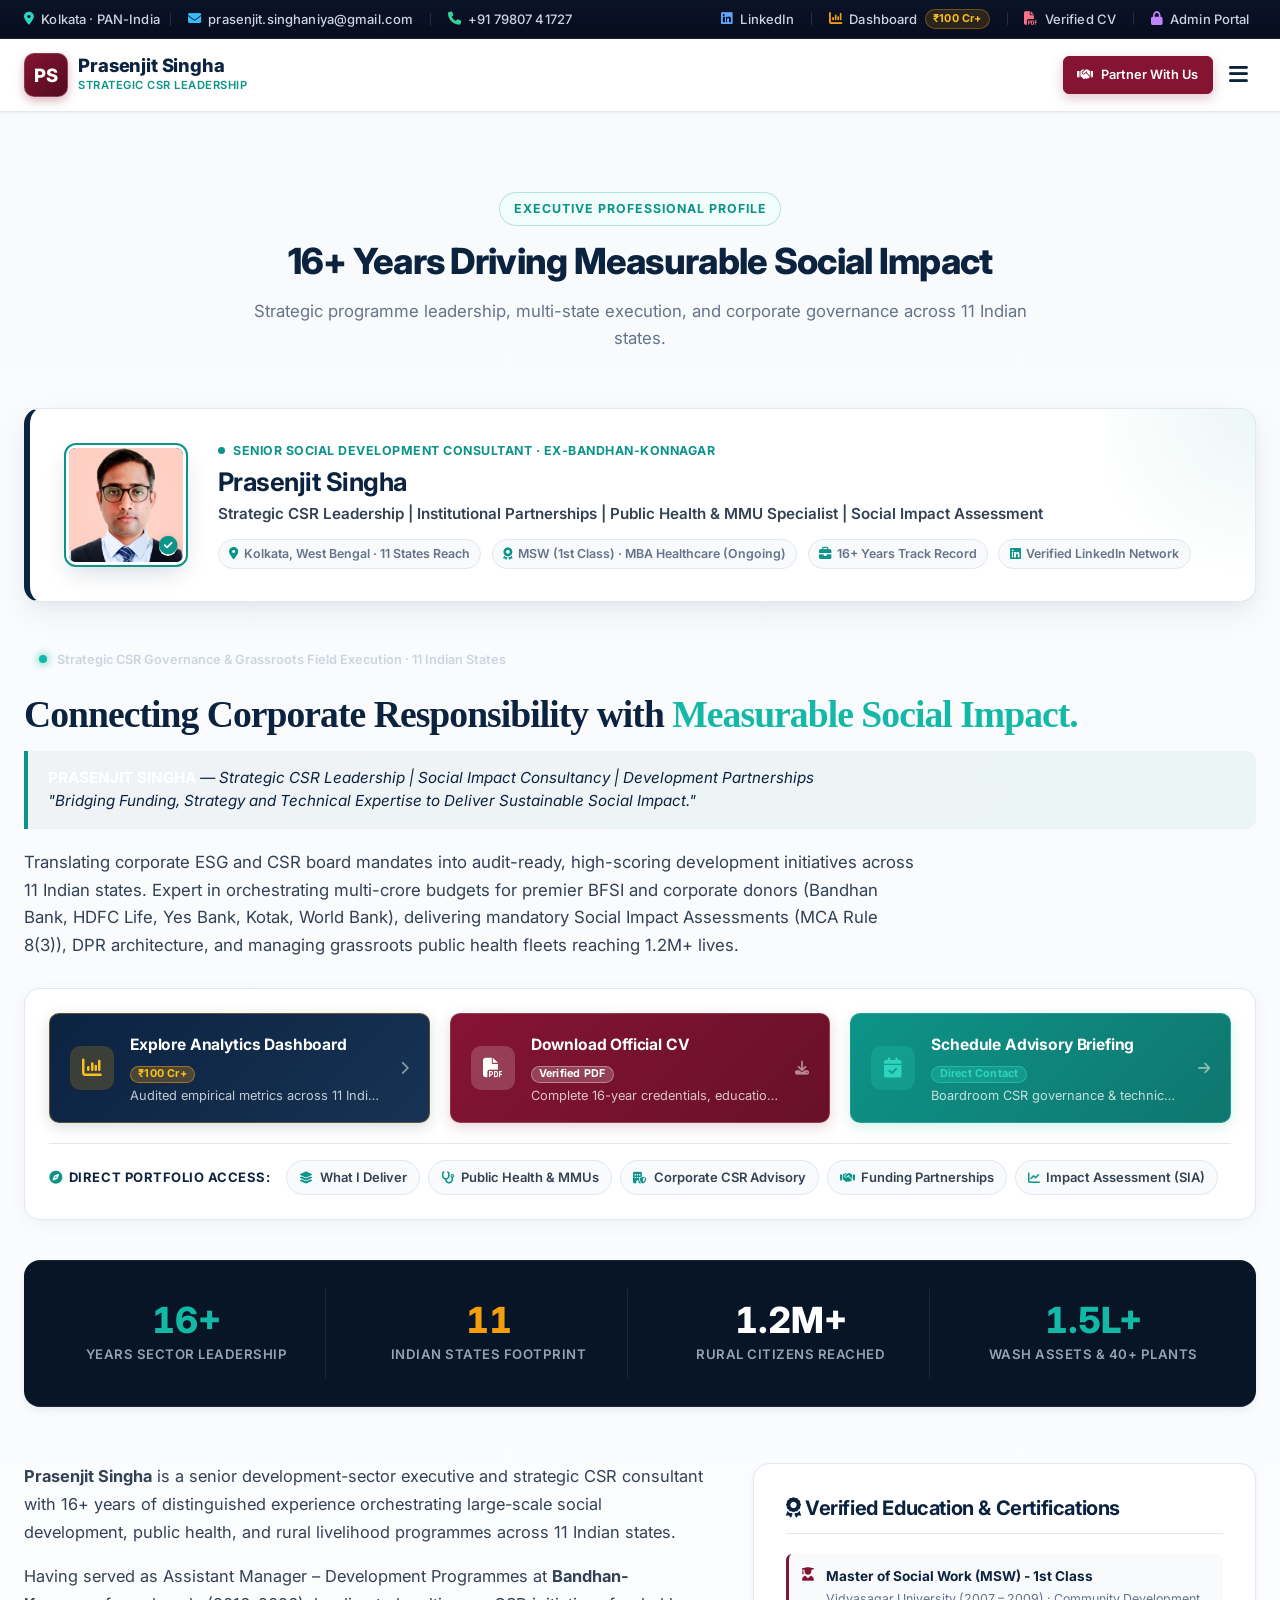
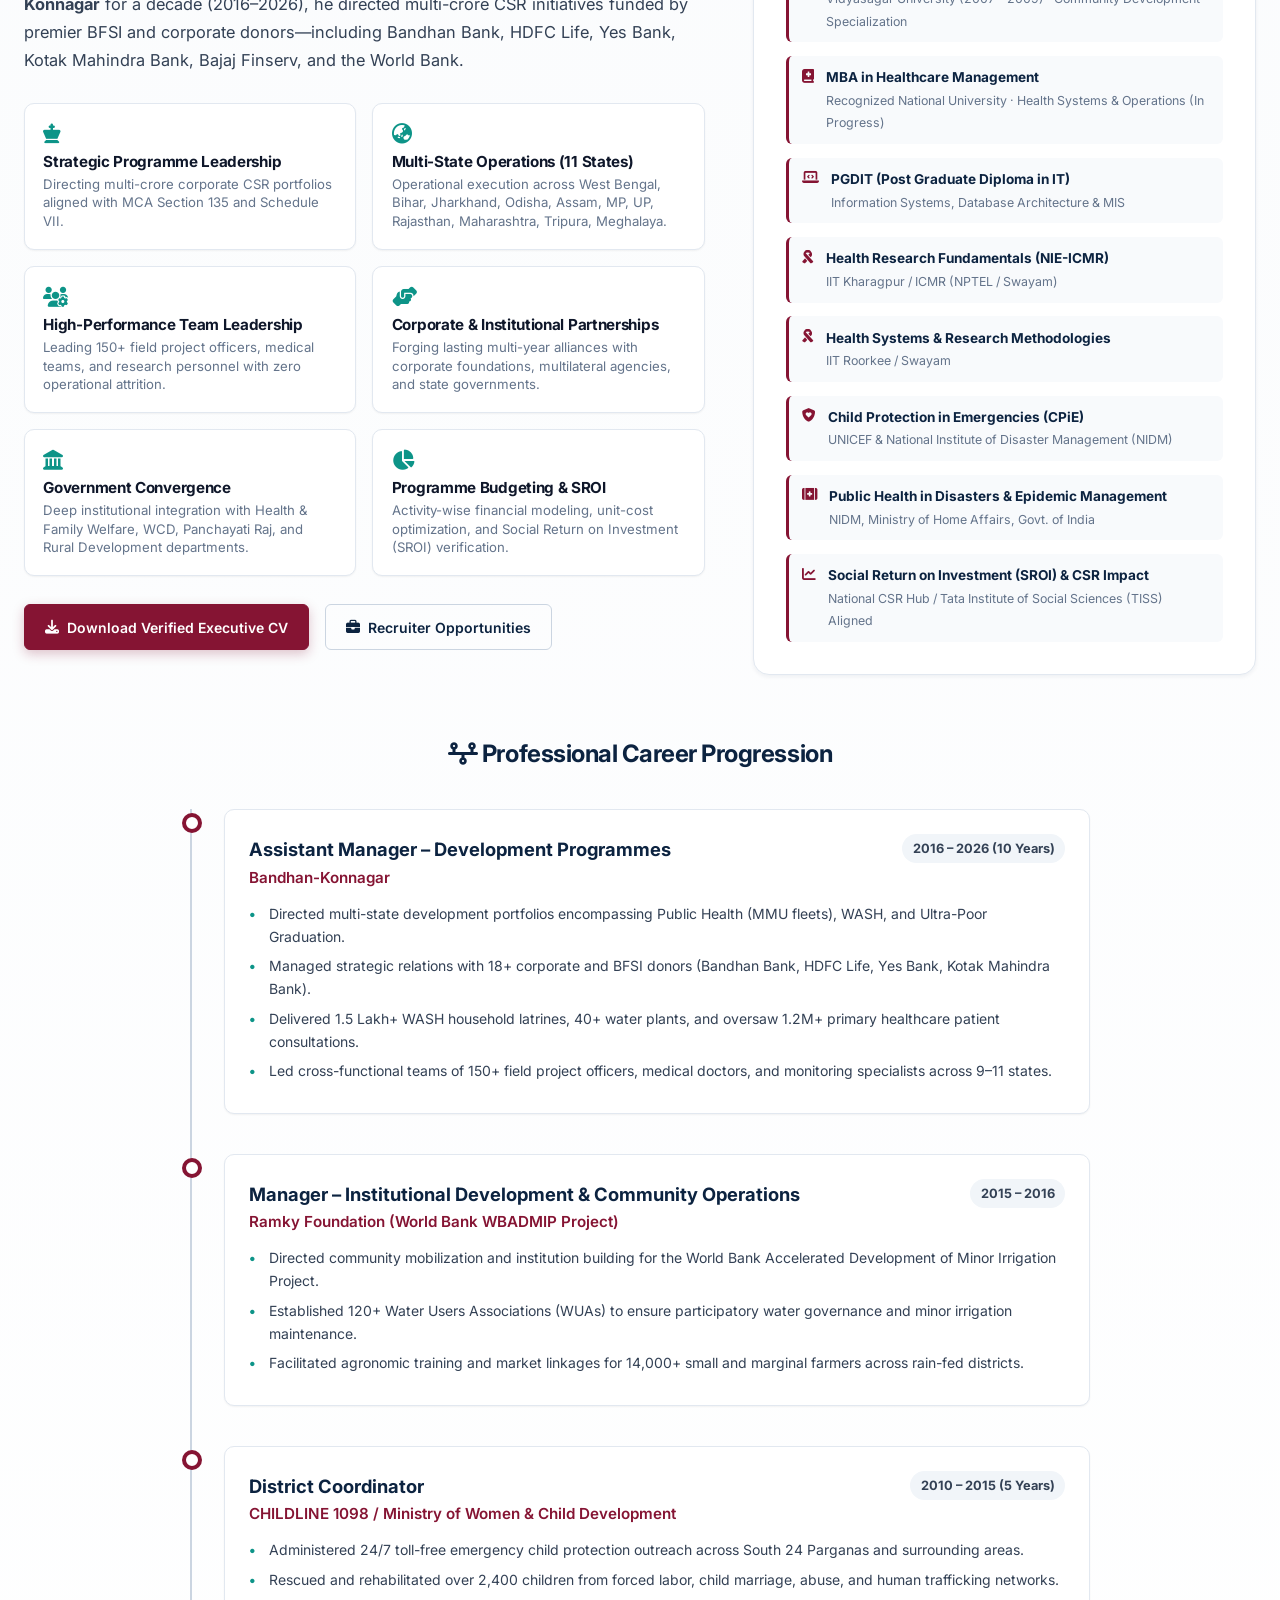
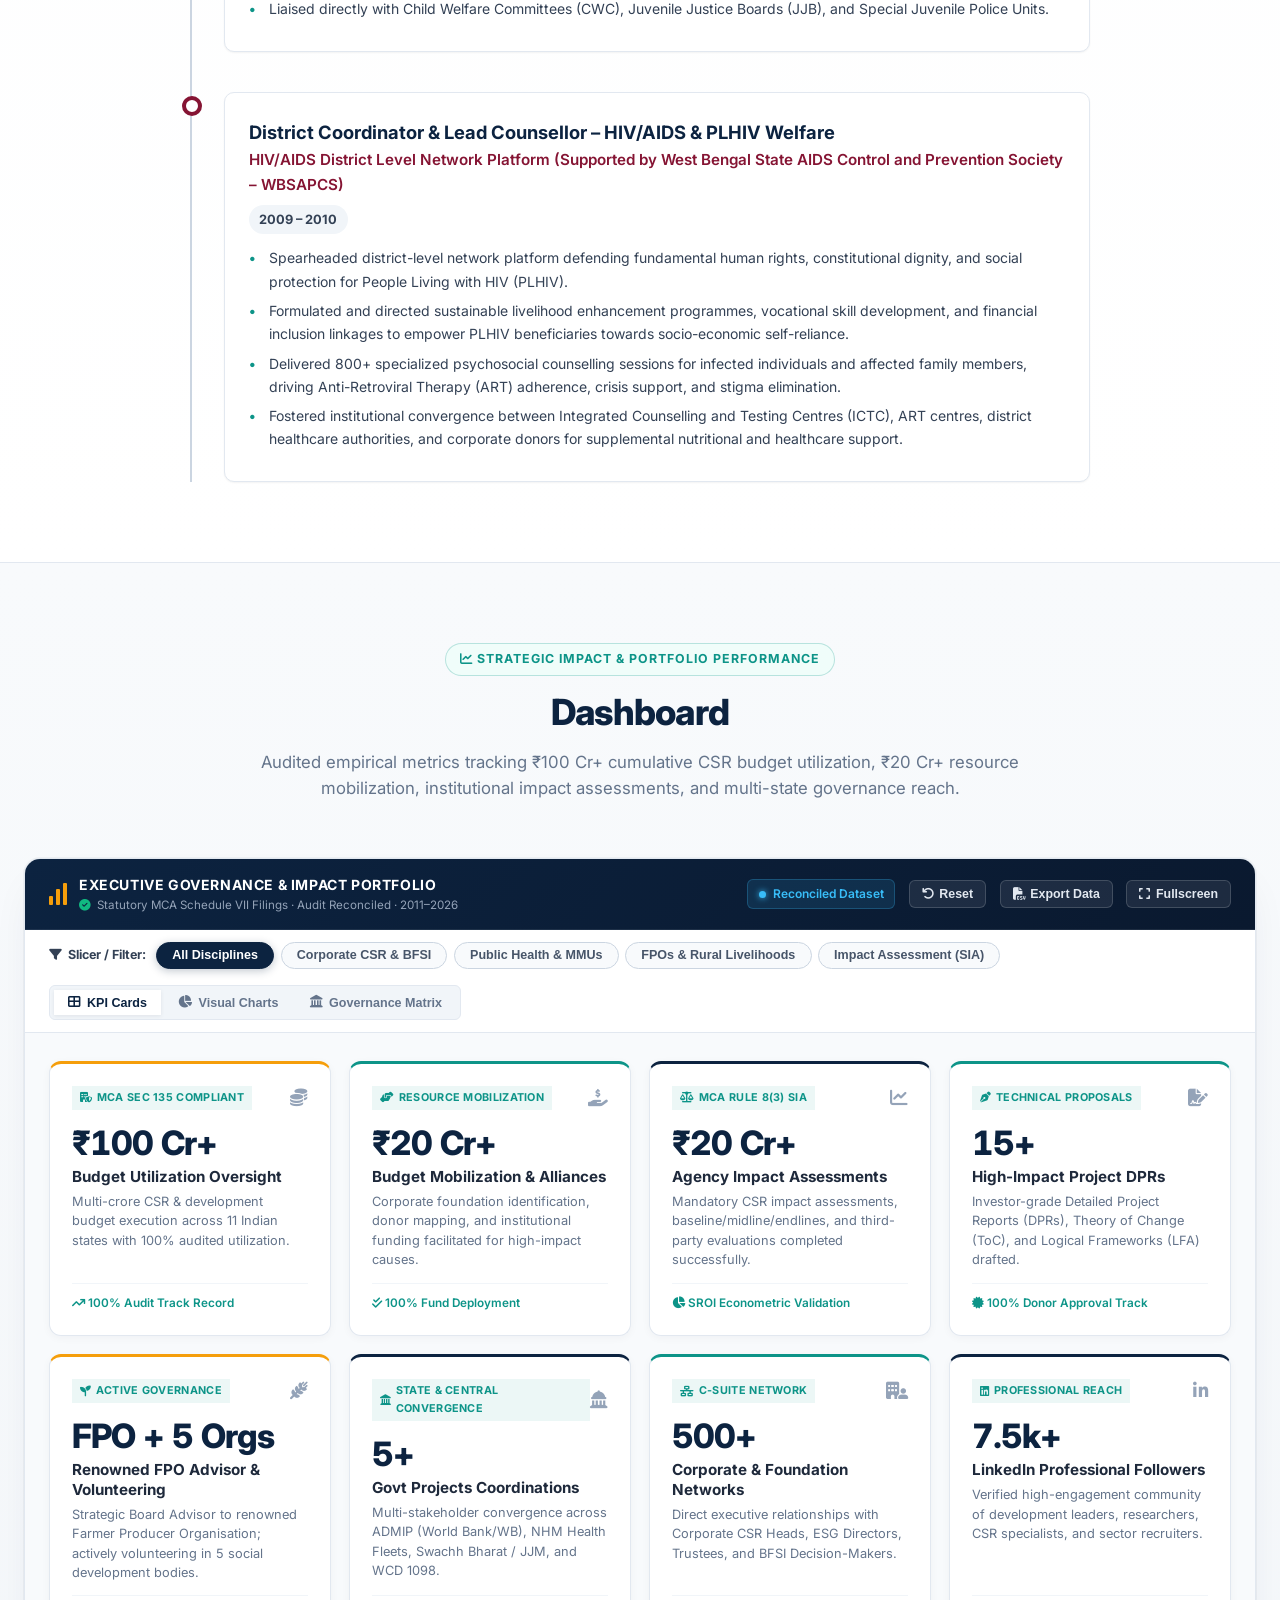
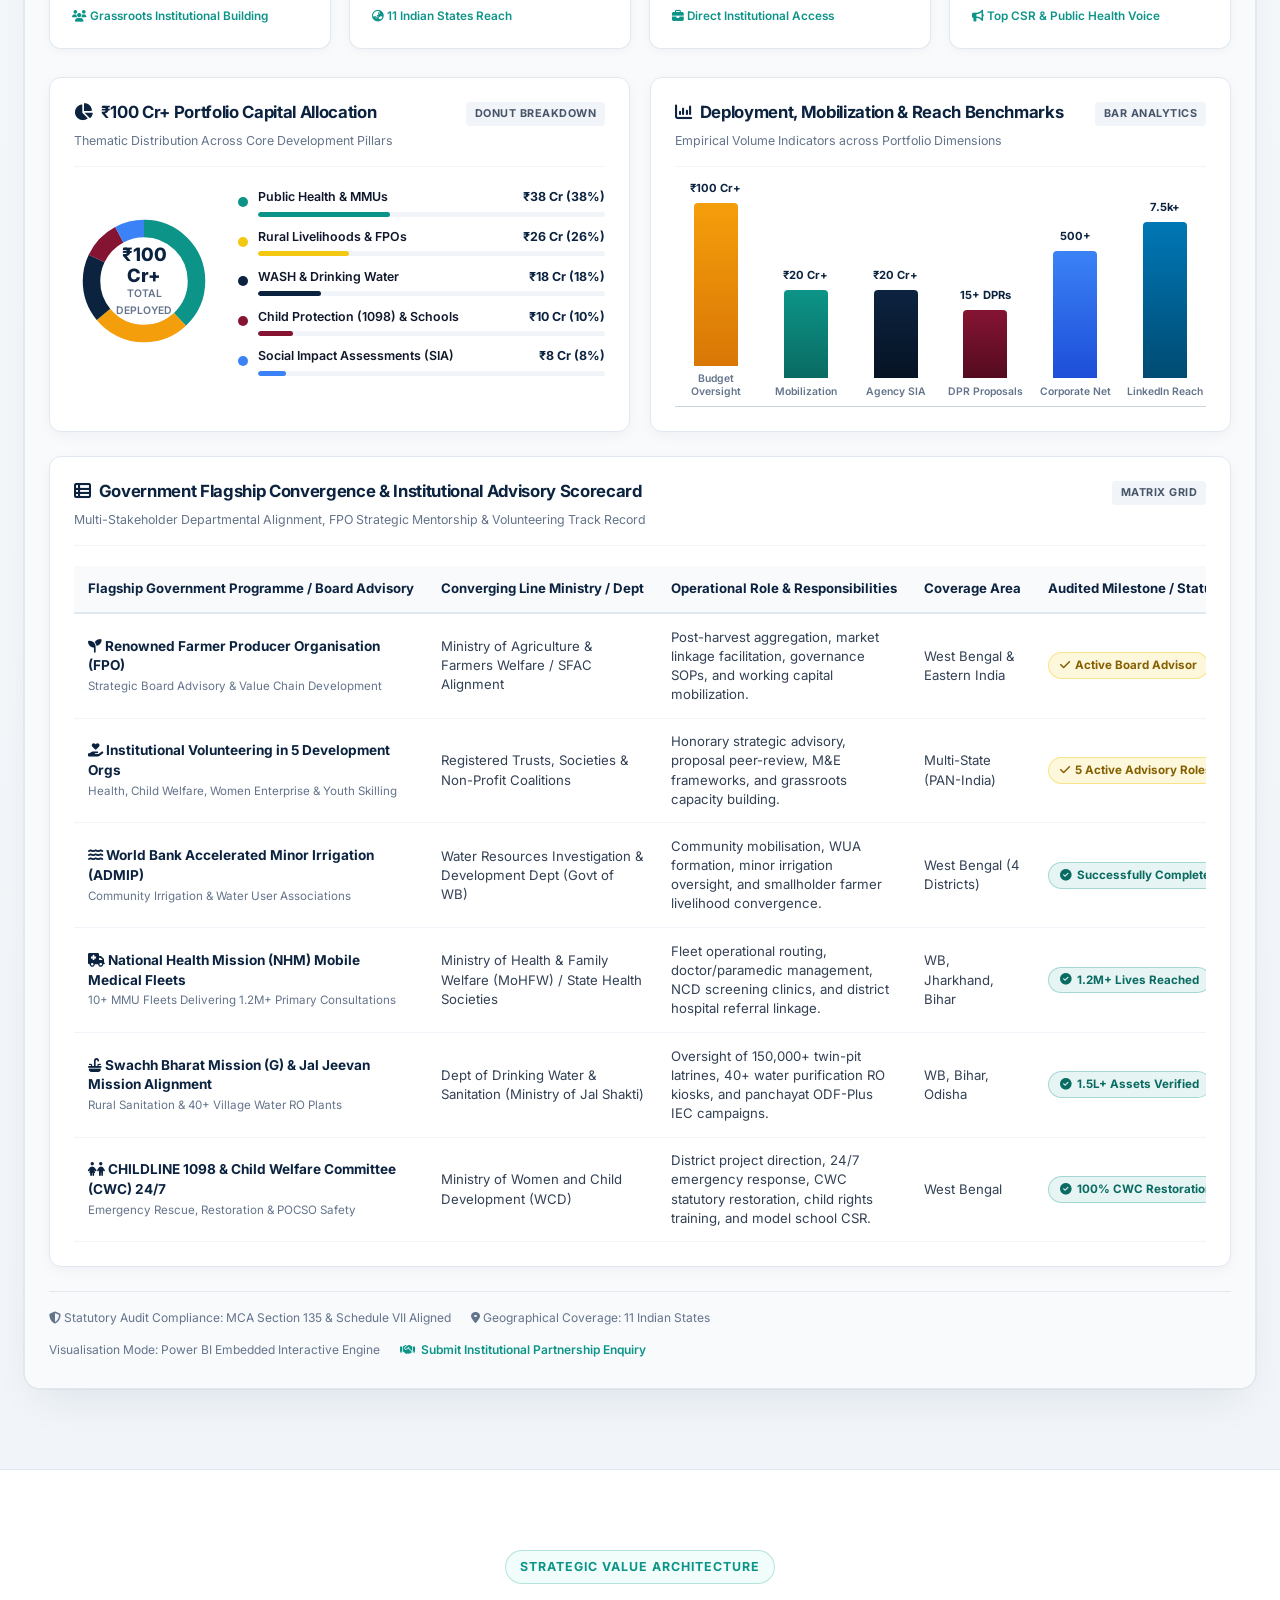
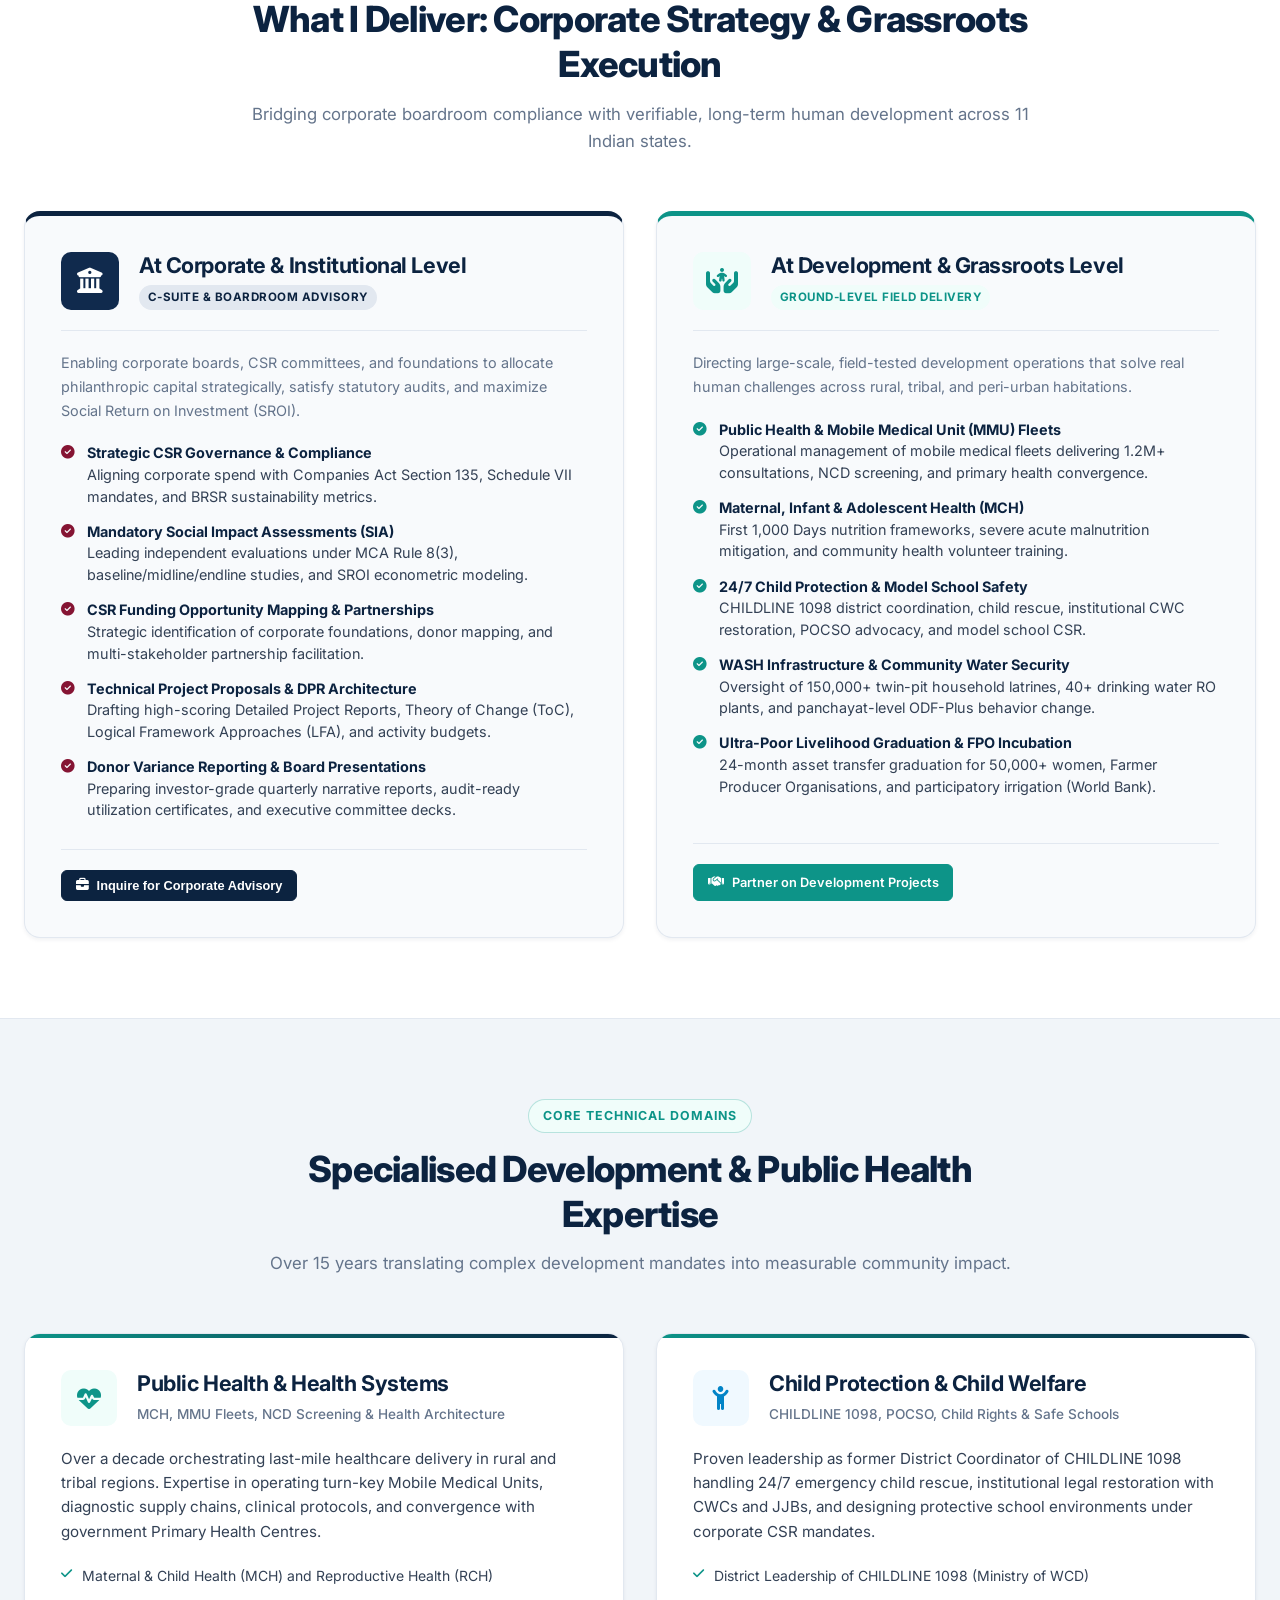
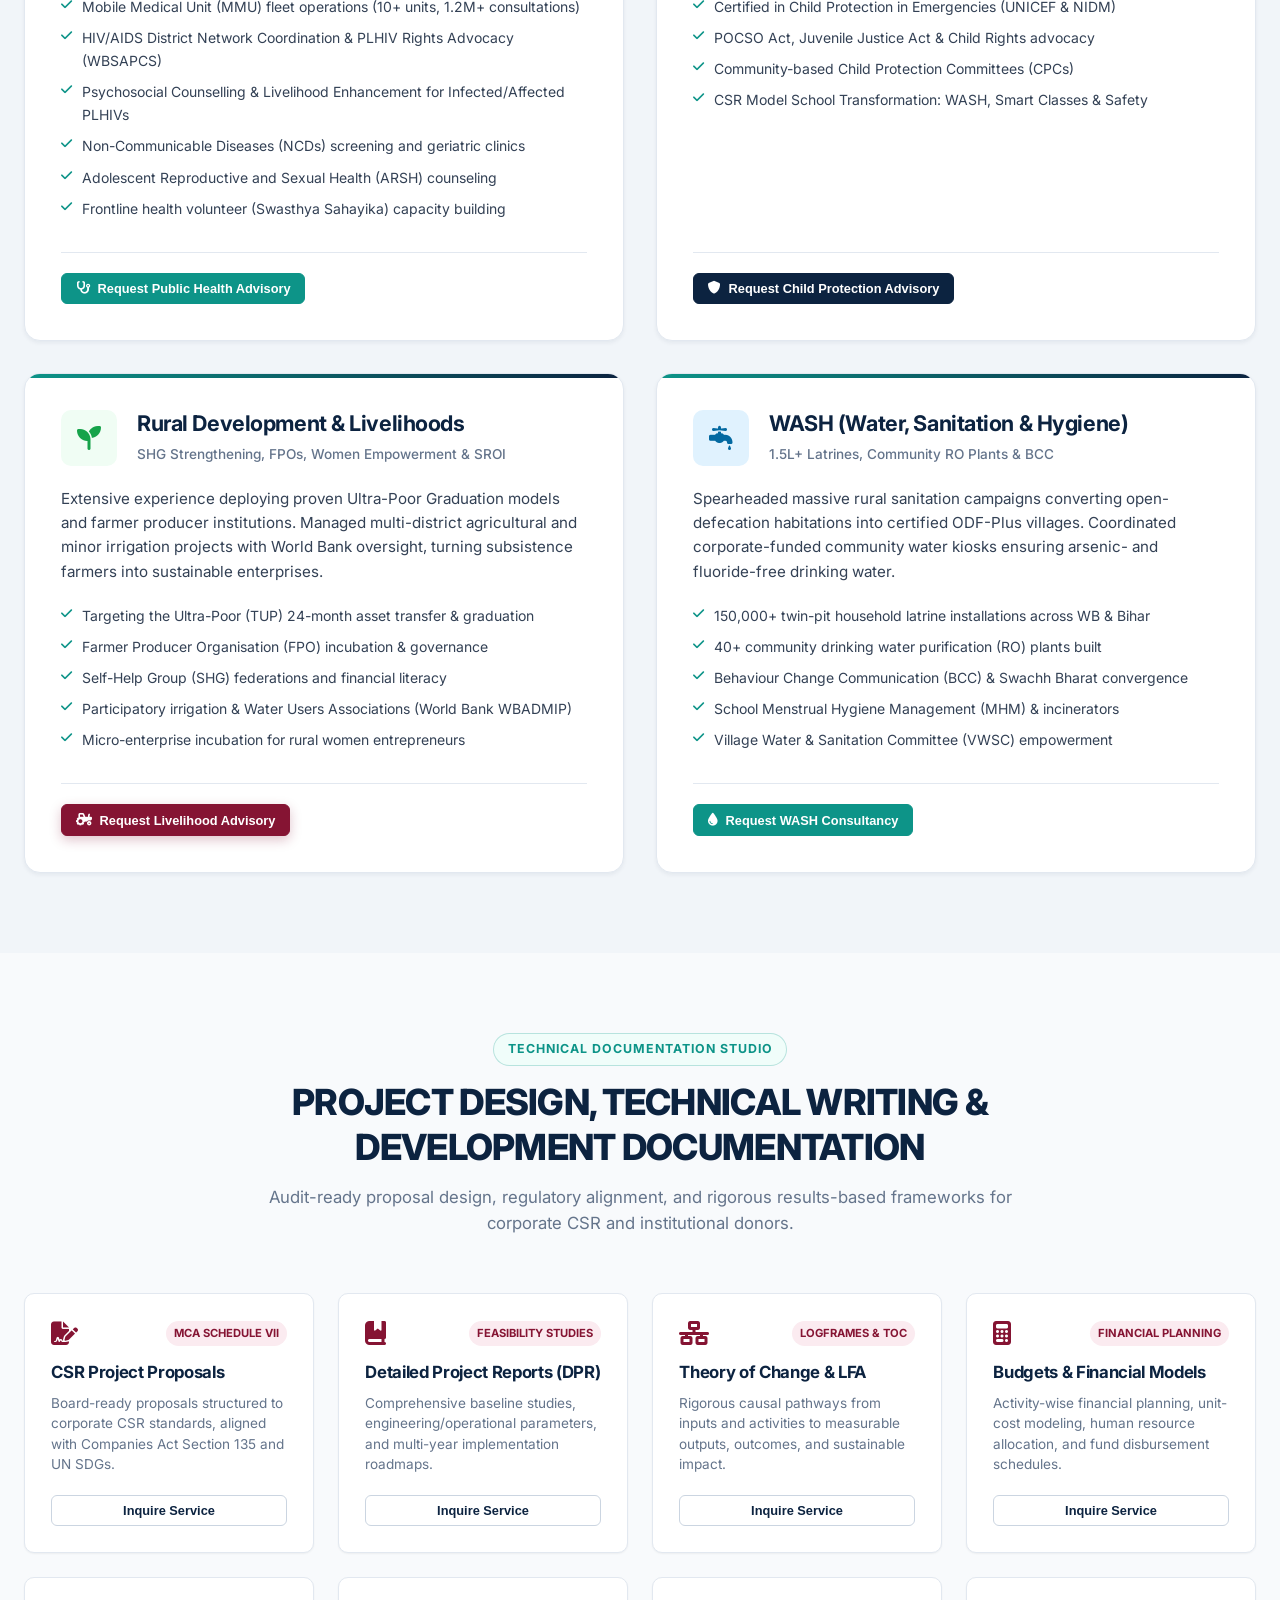
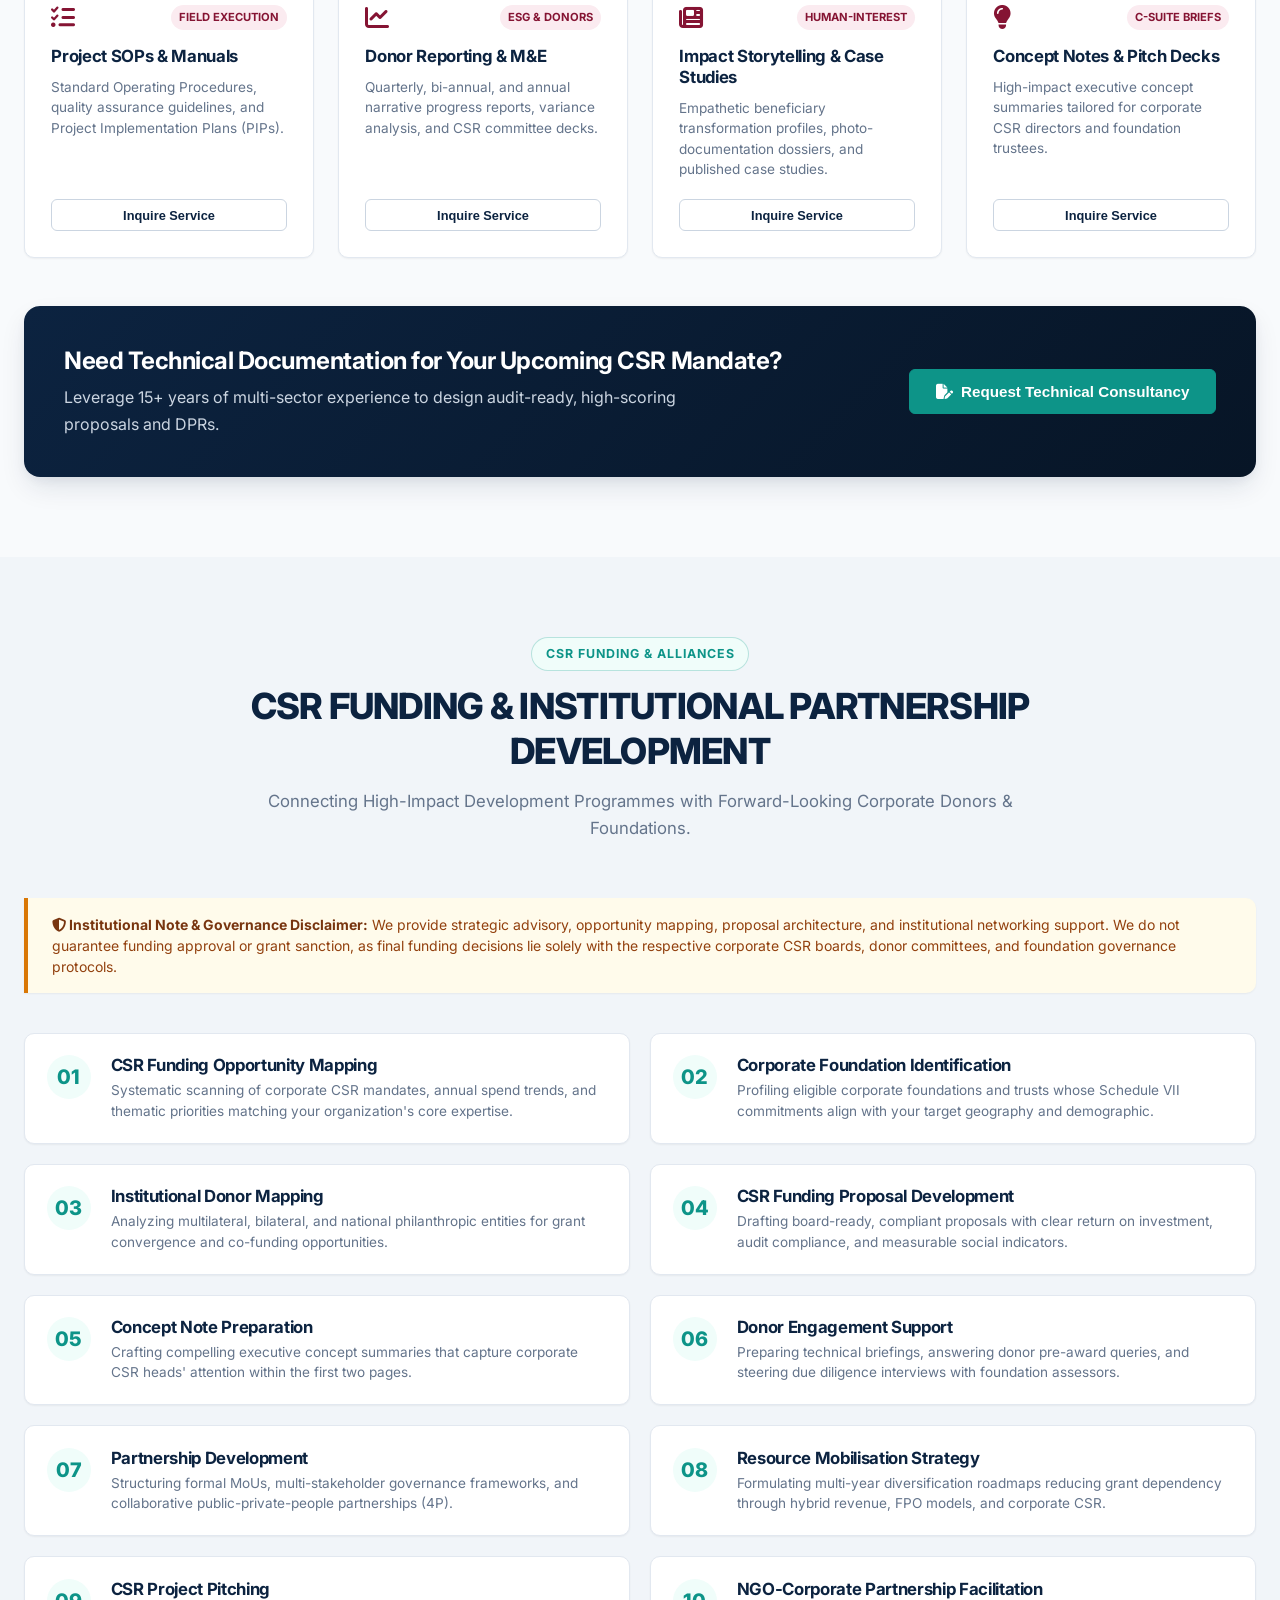
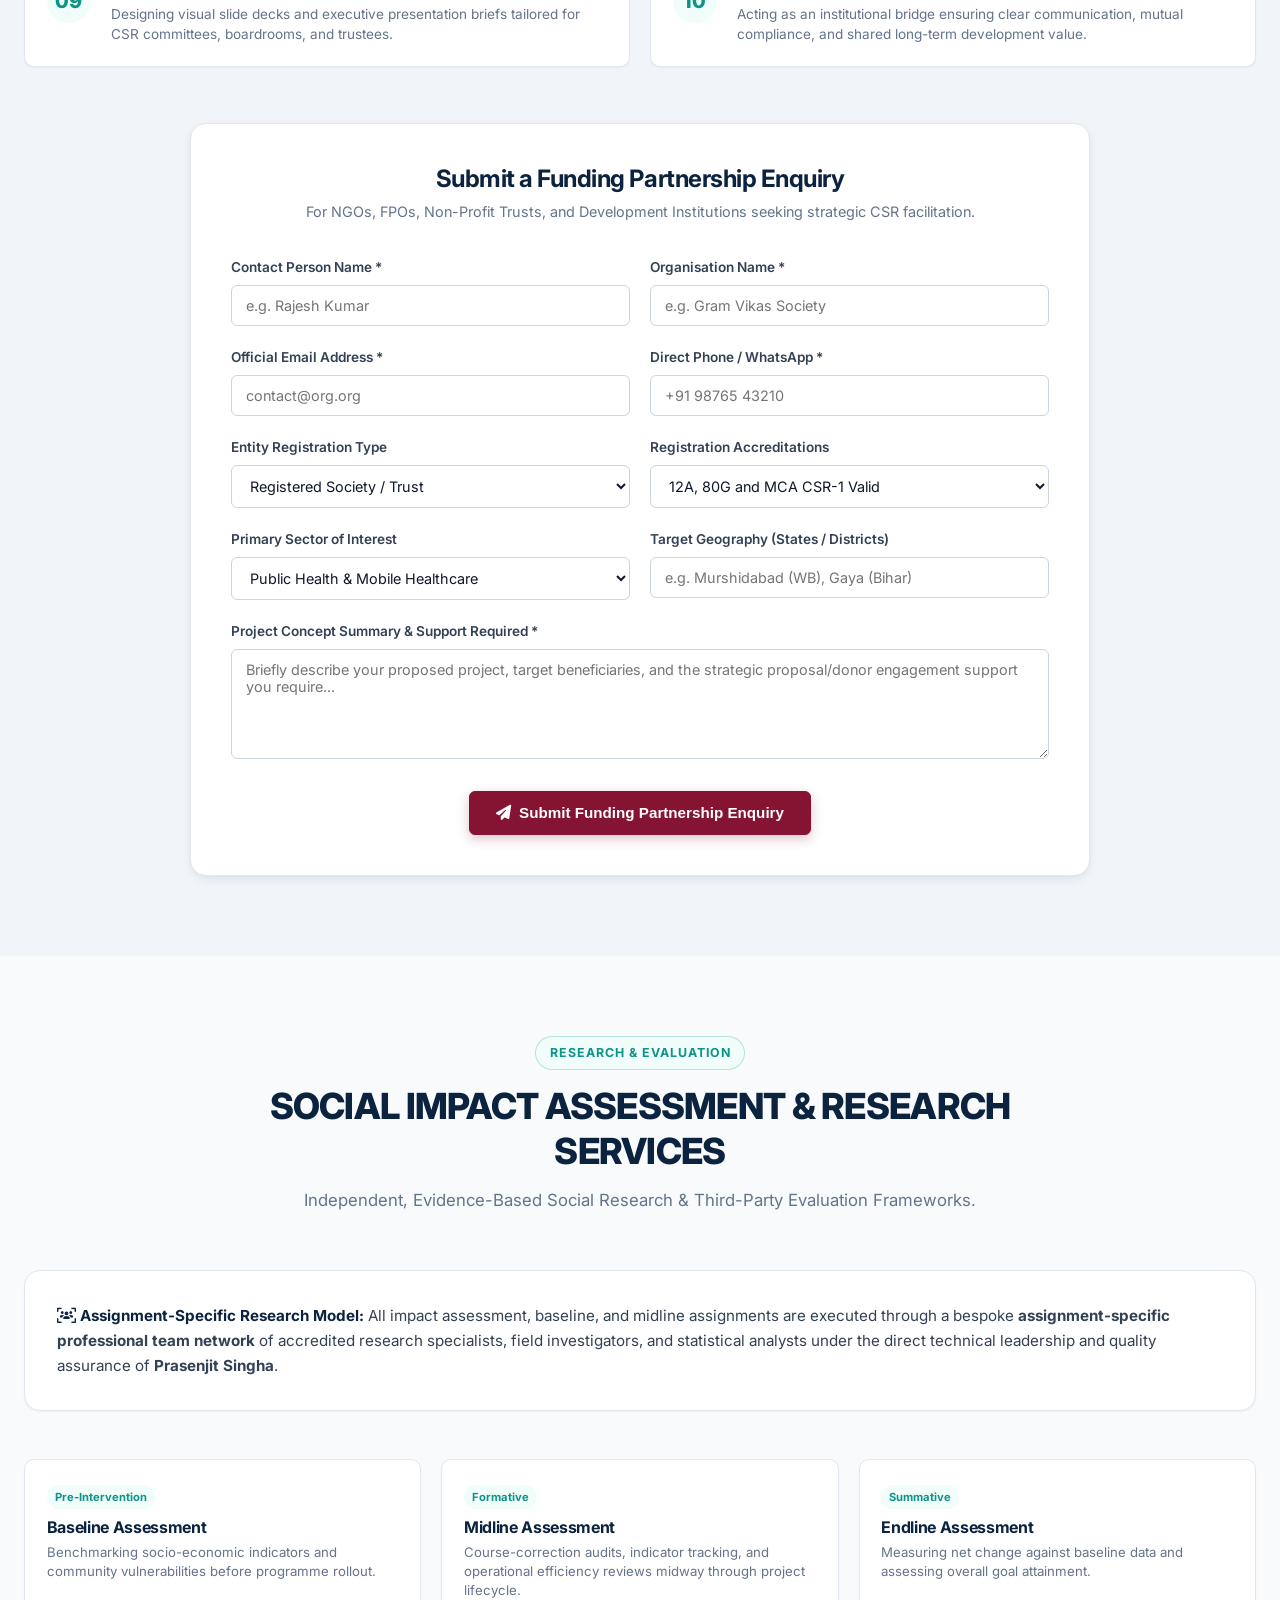
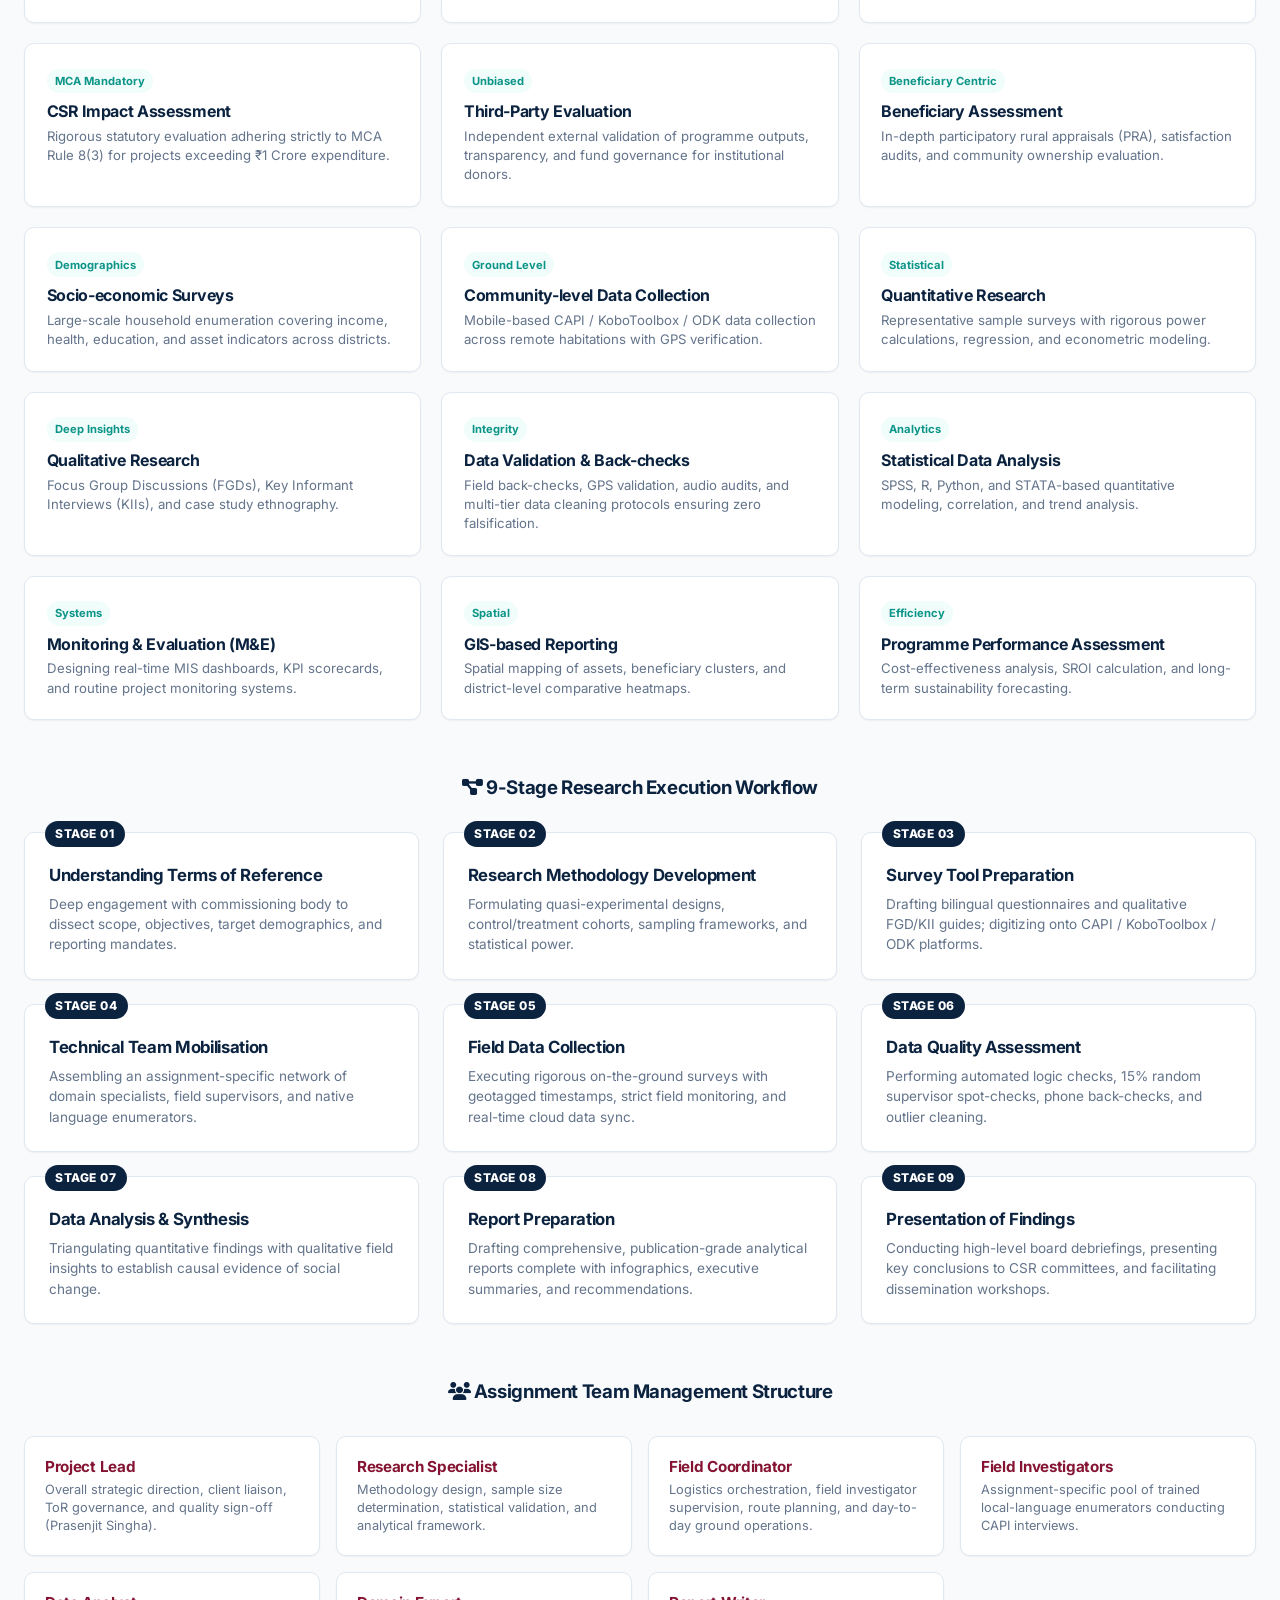
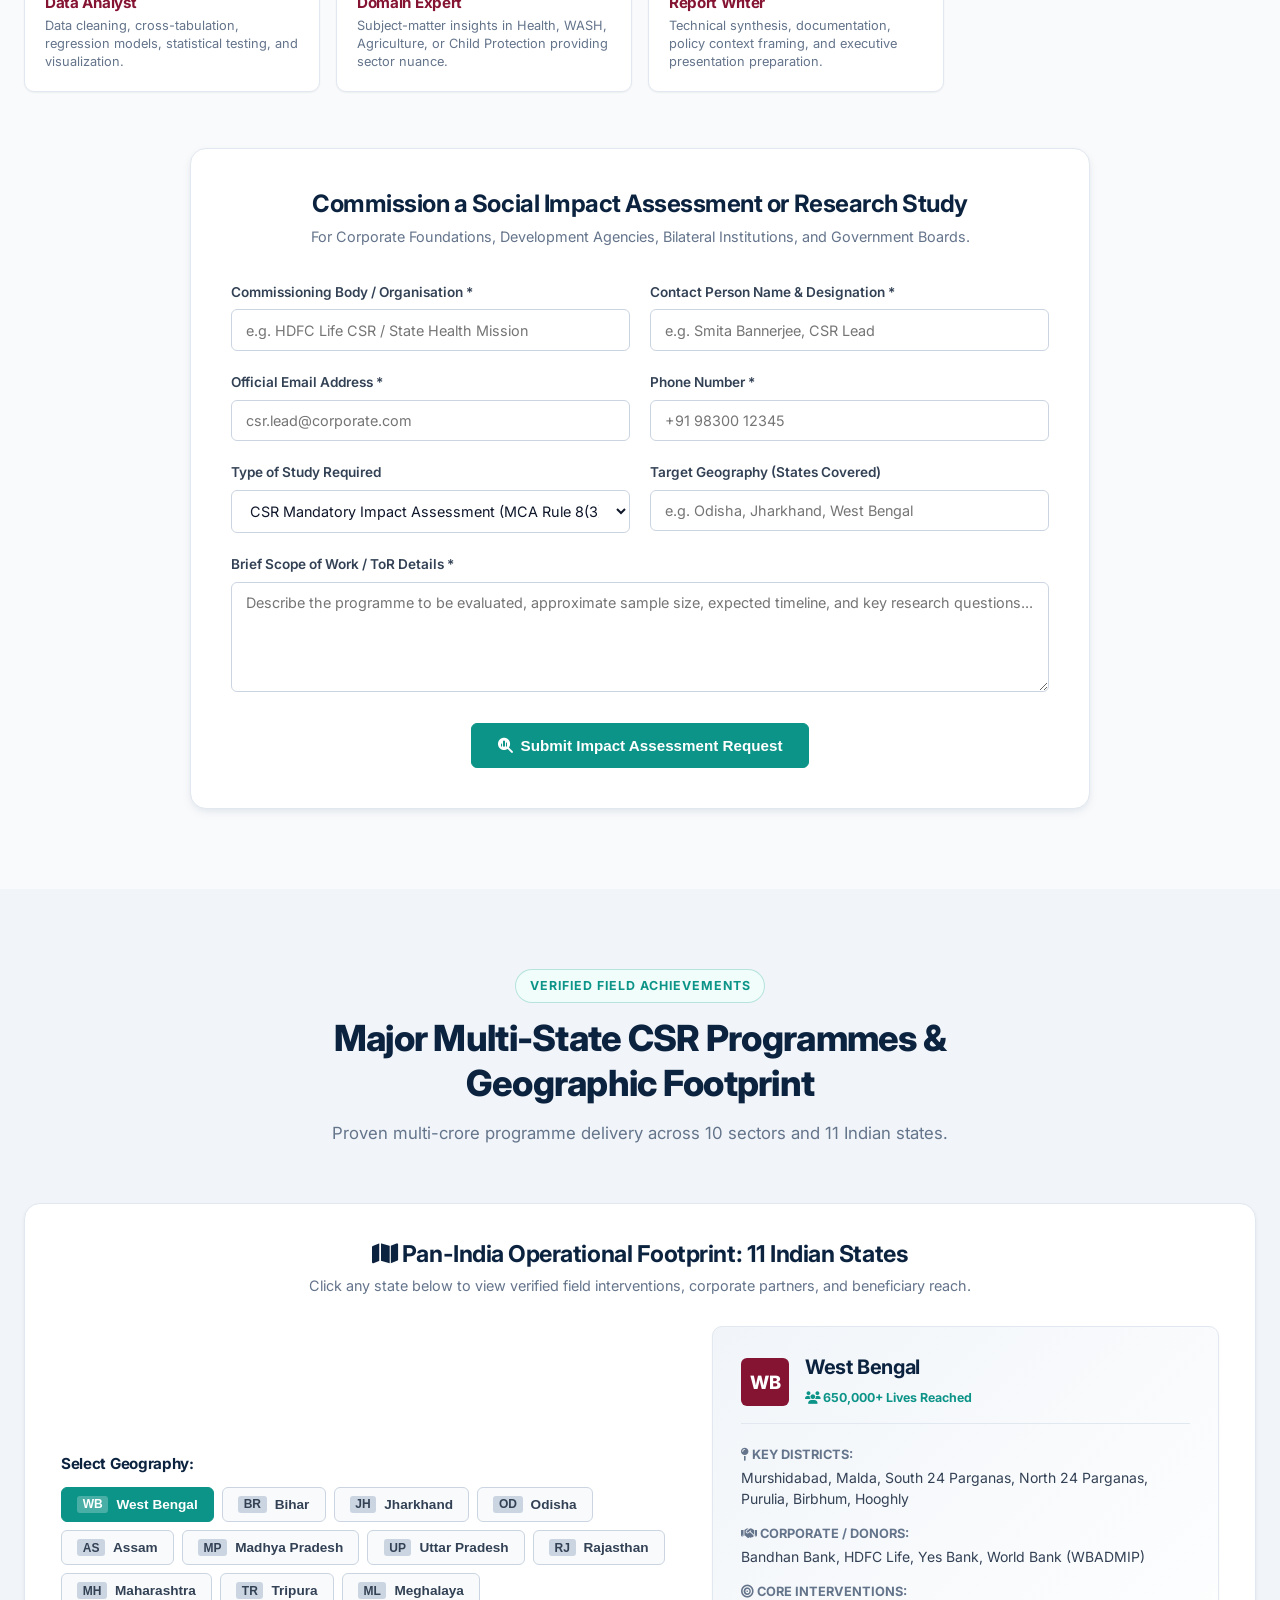
==== commit f56e094c: "redesign: elevate executive action console with 3-tier cards, quick navigation pills, and optimized " ====
--- a/index.html
+++ b/index.html
@@ -296,23 +296,107 @@
           Translating corporate ESG and CSR board mandates into audit-ready, high-scoring development initiatives across 11 Indian states. Expert in orchestrating multi-crore budgets for premier BFSI and corporate donors (Bandhan Bank, HDFC Life, Yes Bank, Kotak, World Bank), delivering mandatory Social Impact Assessments (MCA Rule 8(3)), DPR architecture, and managing grassroots public health fleets reaching 1.2M+ lives.
         </p>
 
-        <!-- Executive Quick Action Buttons -->
-        <div class="hero-cta-group" style="display: flex; gap: 0.75rem; flex-wrap: wrap; margin-bottom: 1rem;">
-          <a href="#analytics" class="btn btn-gold btn-lg" title="Executive Governance & Performance Dashboard (₹100 Cr+)">
-            <i class="fa-solid fa-chart-column"></i> Dashboard (₹100 Cr+)
-          </a>
-          <a href="assets/docs/Prasenjit_Singha_CV.pdf" download class="btn btn-primary btn-lg" title="Download Verified Executive Profile">
-            <i class="fa-solid fa-file-pdf"></i> Download Official CV (PDF)
-          </a>
-          <a href="#service-matrix" class="btn btn-outline btn-lg">
-            <i class="fa-solid fa-layer-group"></i> What I Deliver
-          </a>
-          <a href="#consultancy" class="btn btn-teal btn-lg">
-            <i class="fa-solid fa-building-shield"></i> Corporate CSR Advisory
-          </a>
-          <a href="#funding" class="btn btn-accent btn-lg">
-            <i class="fa-solid fa-handshake"></i> Funding Partnerships
-          </a>
+        <!-- Executive Action & Strategic Engagement Console -->
+        <div class="exec-action-console">
+          <!-- Primary High-Impact Actions Grid (3 Balanced Symmetrical Cards) -->
+          <div class="exec-action-grid">
+            <!-- 1. Executive Dashboard Action Card -->
+            <a href="#analytics" class="exec-action-card exec-card-dashboard" title="Explore Interactive Power BI Dashboard (₹100 Cr+ Portfolio)">
+              <div class="exec-card-icon-wrap exec-icon-gold">
+                <i class="fa-solid fa-chart-column"></i>
+              </div>
+              <div class="exec-card-body">
+                <div class="exec-card-title-row">
+                  <span class="exec-card-title">Explore Analytics Dashboard</span>
+                  <span class="exec-card-pill pill-gold">₹100 Cr+</span>
+                </div>
+                <p class="exec-card-desc">Audited empirical metrics across 11 Indian states</p>
+              </div>
+              <div class="exec-card-chevron">
+                <i class="fa-solid fa-chevron-right"></i>
+              </div>
+            </a>
+
+            <!-- 2. Verified Executive CV Download Card -->
+            <a href="assets/docs/Prasenjit_Singha_CV.pdf" download class="exec-action-card exec-card-cv" title="Download Official Verified Executive CV (PDF)">
+              <div class="exec-card-icon-wrap exec-icon-crimson">
+                <i class="fa-solid fa-file-pdf"></i>
+              </div>
+              <div class="exec-card-body">
+                <div class="exec-card-title-row">
+                  <span class="exec-card-title">Download Official CV</span>
+                  <span class="exec-card-pill pill-crimson">Verified PDF</span>
+                </div>
+                <p class="exec-card-desc">Complete 16-year credentials, education & projects</p>
+              </div>
+              <div class="exec-card-chevron">
+                <i class="fa-solid fa-download"></i>
+              </div>
+            </a>
+
+            <!-- 3. Strategic Advisory Consultation Card -->
+            <a href="#contact" class="exec-action-card exec-card-advisory" title="Schedule Strategic Briefing or Advisory Consultation">
+              <div class="exec-card-icon-wrap exec-icon-teal">
+                <i class="fa-solid fa-calendar-check"></i>
+              </div>
+              <div class="exec-card-body">
+                <div class="exec-card-title-row">
+                  <span class="exec-card-title">Schedule Advisory Briefing</span>
+                  <span class="exec-card-pill pill-teal">Direct Contact</span>
+                </div>
+                <p class="exec-card-desc">Boardroom CSR governance & technical consultation</p>
+              </div>
+              <div class="exec-card-chevron">
+                <i class="fa-solid fa-arrow-right"></i>
+              </div>
+            </a>
+          </div>
+
+          <!-- Secondary Quick-Navigation Pill Strip -->
+          <div class="exec-quick-links-strip">
+            <span class="quick-links-header">
+              <i class="fa-solid fa-compass"></i> Direct Portfolio Access:
+            </span>
+            <div class="quick-links-pills">
+              <a href="#service-matrix" class="quick-pill-btn">
+                <i class="fa-solid fa-layer-group"></i> What I Deliver
+              </a>
+              <a href="#expertise" class="quick-pill-btn">
+                <i class="fa-solid fa-stethoscope"></i> Public Health & MMUs
+              </a>
+              <a href="#consultancy" class="quick-pill-btn">
+                <i class="fa-solid fa-building-shield"></i> Corporate CSR Advisory
+              </a>
+              <a href="#funding" class="quick-pill-btn">
+                <i class="fa-solid fa-handshake"></i> Funding Partnerships
+              </a>
+              <a href="#impact-assessment" class="quick-pill-btn">
+                <i class="fa-solid fa-chart-line"></i> Impact Assessment (SIA)
+              </a>
+            </div>
+          </div>
+        </div>
+      </div>
+
+      <!-- Hero KPI Counter Bar (Interactive Statistics) -->
+      <div class="hero-counter-bar" style="margin-bottom: 3.5rem; border-radius: var(--radius-lg); box-shadow: var(--shadow-md);">
+        <div class="container counter-grid">
+          <div class="counter-card">
+            <div class="stat-number text-teal" data-target="16+">16+</div>
+            <div class="stat-label">Years Sector Leadership</div>
+          </div>
+          <div class="counter-card">
+            <div class="stat-number text-gold" data-target="11">11</div>
+            <div class="stat-label">Indian States Footprint</div>
+          </div>
+          <div class="counter-card">
+            <div class="stat-number" data-target="1.2M+">1.2M+</div>
+            <div class="stat-label">Rural Citizens Reached</div>
+          </div>
+          <div class="counter-card">
+            <div class="stat-number text-teal" data-target="1.5L+">1.5L+</div>
+            <div class="stat-label">WASH Assets & 40+ Plants</div>
+          </div>
         </div>
       </div>
 
@@ -321,7 +405,7 @@
         <div class="about-bio-text">
           <p>
             <strong>Prasenjit Singha</strong> is a senior development-sector executive and strategic CSR consultant with
-            15+ years of distinguished experience orchestrating large-scale social development, public health, and rural
+            16+ years of distinguished experience orchestrating large-scale social development, public health, and rural
             livelihood programmes across 11 Indian states.
           </p>
           <p>
@@ -549,30 +633,6 @@
       </div>
     </div>
   </section>
-
-  <!-- ========================================================================
-       HERO KPI COUNTER BAR (INTERACTIVE STATISTICS)
-       ======================================================================== -->
-  <div class="hero-counter-bar">
-    <div class="container counter-grid">
-      <div class="counter-card">
-        <div class="stat-number text-teal" data-target="16+">16+</div>
-        <div class="stat-label">Years Sector Leadership</div>
-      </div>
-      <div class="counter-card">
-        <div class="stat-number text-gold" data-target="11">11</div>
-        <div class="stat-label">Indian States Footprint</div>
-      </div>
-      <div class="counter-card">
-        <div class="stat-number" data-target="1.2M+">1.2M+</div>
-        <div class="stat-label">Rural Citizens Reached</div>
-      </div>
-      <div class="counter-card">
-        <div class="stat-number text-teal" data-target="1.5L+">1.5L+</div>
-        <div class="stat-label">WASH Assets & 40+ Plants</div>
-      </div>
-    </div>
-  </div>
 
   <!-- ========================================================================
        EXECUTIVE POWER BI ANALYTICS DASHBOARD
--- a/css/style.css
+++ b/css/style.css
@@ -1838,6 +1838,260 @@
   border-left: 6px solid var(--primary-navy);
 }
 
+/* ==========================================================================
+   EXECUTIVE ACTION CONSOLE (REFINED HERO ACTION HUB)
+   ========================================================================== */
+.exec-action-console {
+  margin-top: 1.75rem;
+  margin-bottom: 2.5rem;
+  background: #ffffff;
+  border: 1px solid var(--border-light);
+  border-radius: var(--radius-lg);
+  padding: 1.5rem;
+  box-shadow: 0 4px 20px -2px rgba(12, 35, 64, 0.06);
+}
+
+.exec-action-grid {
+  display: grid;
+  grid-template-columns: repeat(3, 1fr);
+  gap: 1.25rem;
+  margin-bottom: 1.25rem;
+}
+
+.exec-action-card {
+  display: flex;
+  align-items: center;
+  gap: 1rem;
+  padding: 1.15rem 1.25rem;
+  border-radius: var(--radius-md);
+  text-decoration: none;
+  transition: all 0.25s cubic-bezier(0.4, 0, 0.2, 1);
+  position: relative;
+  overflow: hidden;
+}
+
+/* Card 1: Dashboard */
+.exec-card-dashboard {
+  background: linear-gradient(135deg, #0c2340 0%, #173254 100%);
+  border: 1px solid rgba(245, 158, 11, 0.35);
+  box-shadow: 0 4px 14px rgba(12, 35, 64, 0.15);
+}
+.exec-card-dashboard:hover {
+  transform: translateY(-3px);
+  box-shadow: 0 8px 24px rgba(245, 158, 11, 0.25);
+  border-color: #f59e0b;
+}
+
+/* Card 2: CV Download */
+.exec-card-cv {
+  background: linear-gradient(135deg, #851433 0%, #681028 100%);
+  border: 1px solid rgba(255, 255, 255, 0.18);
+  box-shadow: 0 4px 14px rgba(133, 20, 51, 0.18);
+}
+.exec-card-cv:hover {
+  transform: translateY(-3px);
+  box-shadow: 0 8px 24px rgba(133, 20, 51, 0.3);
+  border-color: rgba(255, 255, 255, 0.35);
+}
+
+/* Card 3: Advisory Briefing */
+.exec-card-advisory {
+  background: linear-gradient(135deg, #0d9488 0%, #0f766e 100%);
+  border: 1px solid rgba(45, 212, 191, 0.35);
+  box-shadow: 0 4px 14px rgba(13, 148, 136, 0.15);
+}
+.exec-card-advisory:hover {
+  transform: translateY(-3px);
+  box-shadow: 0 8px 24px rgba(13, 148, 136, 0.28);
+  border-color: #2dd4bf;
+}
+
+.exec-card-icon-wrap {
+  width: 44px;
+  height: 44px;
+  border-radius: 10px;
+  display: flex;
+  align-items: center;
+  justify-content: center;
+  font-size: 1.25rem;
+  flex-shrink: 0;
+  background: rgba(255, 255, 255, 0.12);
+  color: #ffffff;
+}
+
+.exec-icon-gold {
+  color: #fbbf24;
+  background: rgba(245, 158, 11, 0.2);
+}
+
+.exec-icon-crimson {
+  color: #ffffff;
+  background: rgba(255, 255, 255, 0.18);
+}
+
+.exec-icon-teal {
+  color: #2dd4bf;
+  background: rgba(45, 212, 191, 0.2);
+}
+
+.exec-card-body {
+  flex: 1;
+  min-width: 0;
+}
+
+.exec-card-title-row {
+  display: flex;
+  align-items: center;
+  gap: 0.5rem;
+  margin-bottom: 0.2rem;
+  flex-wrap: wrap;
+}
+
+.exec-card-title {
+  font-size: 0.975rem;
+  font-weight: 700;
+  color: #ffffff;
+  letter-spacing: -0.01em;
+  white-space: nowrap;
+}
+
+.exec-card-pill {
+  font-size: 0.675rem;
+  font-weight: 700;
+  padding: 0.15rem 0.45rem;
+  border-radius: 9999px;
+  line-height: 1;
+  letter-spacing: 0.02em;
+}
+
+.pill-gold {
+  background: rgba(245, 158, 11, 0.25);
+  color: #fbbf24;
+  border: 1px solid rgba(245, 158, 11, 0.5);
+}
+
+.pill-crimson {
+  background: rgba(255, 255, 255, 0.2);
+  color: #ffffff;
+  border: 1px solid rgba(255, 255, 255, 0.35);
+}
+
+.pill-teal {
+  background: rgba(45, 212, 191, 0.25);
+  color: #2dd4bf;
+  border: 1px solid rgba(45, 212, 191, 0.5);
+}
+
+.exec-card-desc {
+  font-size: 0.8rem;
+  color: rgba(255, 255, 255, 0.75);
+  margin: 0;
+  line-height: 1.35;
+  white-space: nowrap;
+  overflow: hidden;
+  text-overflow: ellipsis;
+}
+
+.exec-card-chevron {
+  color: rgba(255, 255, 255, 0.5);
+  font-size: 0.875rem;
+  flex-shrink: 0;
+  transition: transform 0.2s ease, color 0.2s ease;
+}
+
+.exec-action-card:hover .exec-card-chevron {
+  color: #ffffff;
+  transform: translateX(4px);
+}
+
+/* Secondary Quick-Links Strip */
+.exec-quick-links-strip {
+  display: flex;
+  align-items: center;
+  gap: 1rem;
+  padding-top: 1rem;
+  border-top: 1px solid var(--border-light);
+  flex-wrap: wrap;
+}
+
+.quick-links-header {
+  font-size: 0.8125rem;
+  font-weight: 700;
+  color: var(--primary-navy);
+  text-transform: uppercase;
+  letter-spacing: 0.04em;
+  display: flex;
+  align-items: center;
+  gap: 0.4rem;
+  flex-shrink: 0;
+}
+
+.quick-links-header i {
+  color: var(--teal-accent);
+}
+
+.quick-links-pills {
+  display: flex;
+  align-items: center;
+  gap: 0.5rem;
+  flex-wrap: wrap;
+  flex: 1;
+}
+
+.quick-pill-btn {
+  display: inline-flex;
+  align-items: center;
+  gap: 0.4rem;
+  font-size: 0.8125rem;
+  font-weight: 600;
+  color: var(--text-secondary);
+  background: #f8fafc;
+  border: 1px solid #e2e8f0;
+  padding: 0.35rem 0.75rem;
+  border-radius: 9999px;
+  text-decoration: none;
+  transition: all 0.2s ease;
+}
+
+.quick-pill-btn:hover {
+  background: #ffffff;
+  color: var(--primary-navy);
+  border-color: var(--teal-accent);
+  box-shadow: 0 2px 8px rgba(13, 148, 136, 0.12);
+  transform: translateY(-1px);
+}
+
+.quick-pill-btn i {
+  font-size: 0.75rem;
+  color: var(--teal-accent);
+}
+
+@media (max-width: 1200px) {
+  .exec-action-grid {
+    grid-template-columns: 1fr;
+    gap: 0.85rem;
+  }
+  .exec-card-desc {
+    white-space: normal;
+  }
+}
+
+@media (max-width: 768px) {
+  .exec-action-console {
+    padding: 1.15rem;
+  }
+  .exec-action-card {
+    padding: 1rem;
+  }
+  .exec-card-title {
+    font-size: 0.925rem;
+  }
+  .exec-quick-links-strip {
+    flex-direction: column;
+    align-items: flex-start;
+  }
+}
+
 .about-lead-profile-card::after {
   content: "";
   position: absolute;
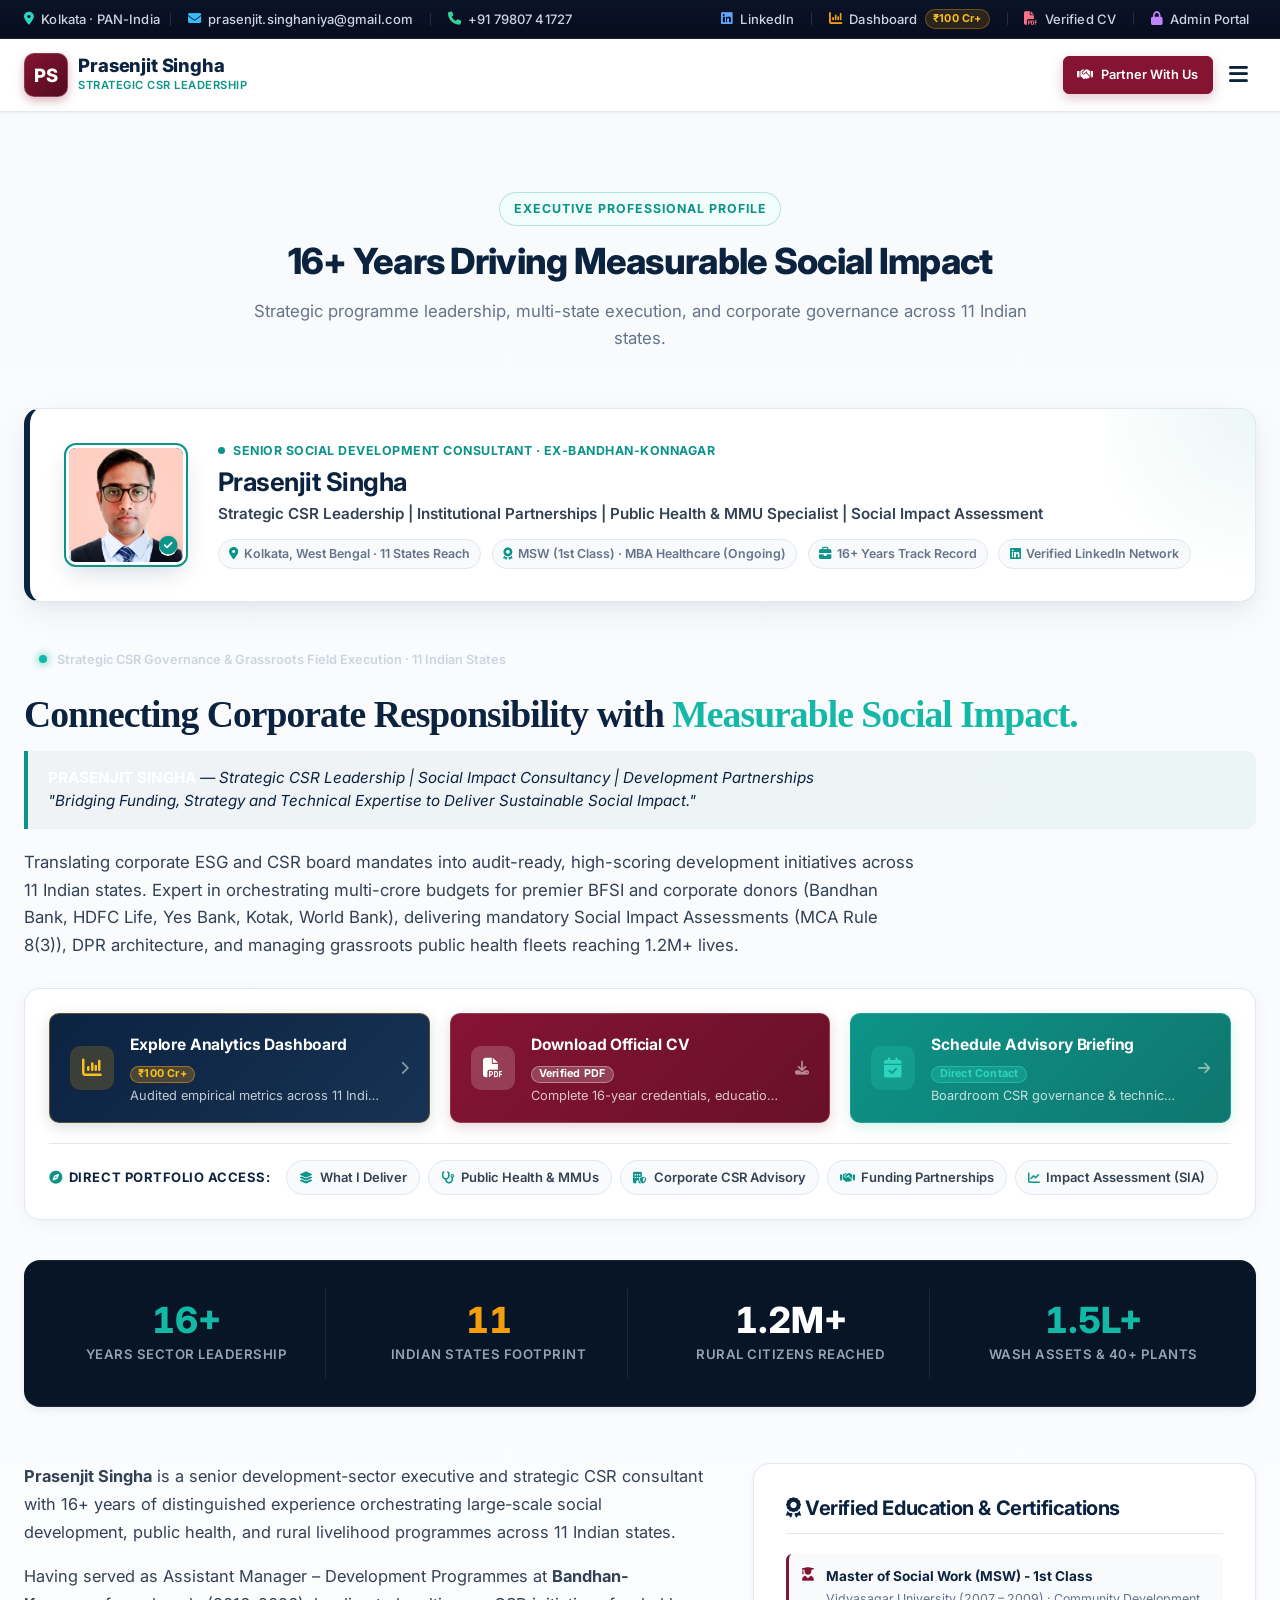
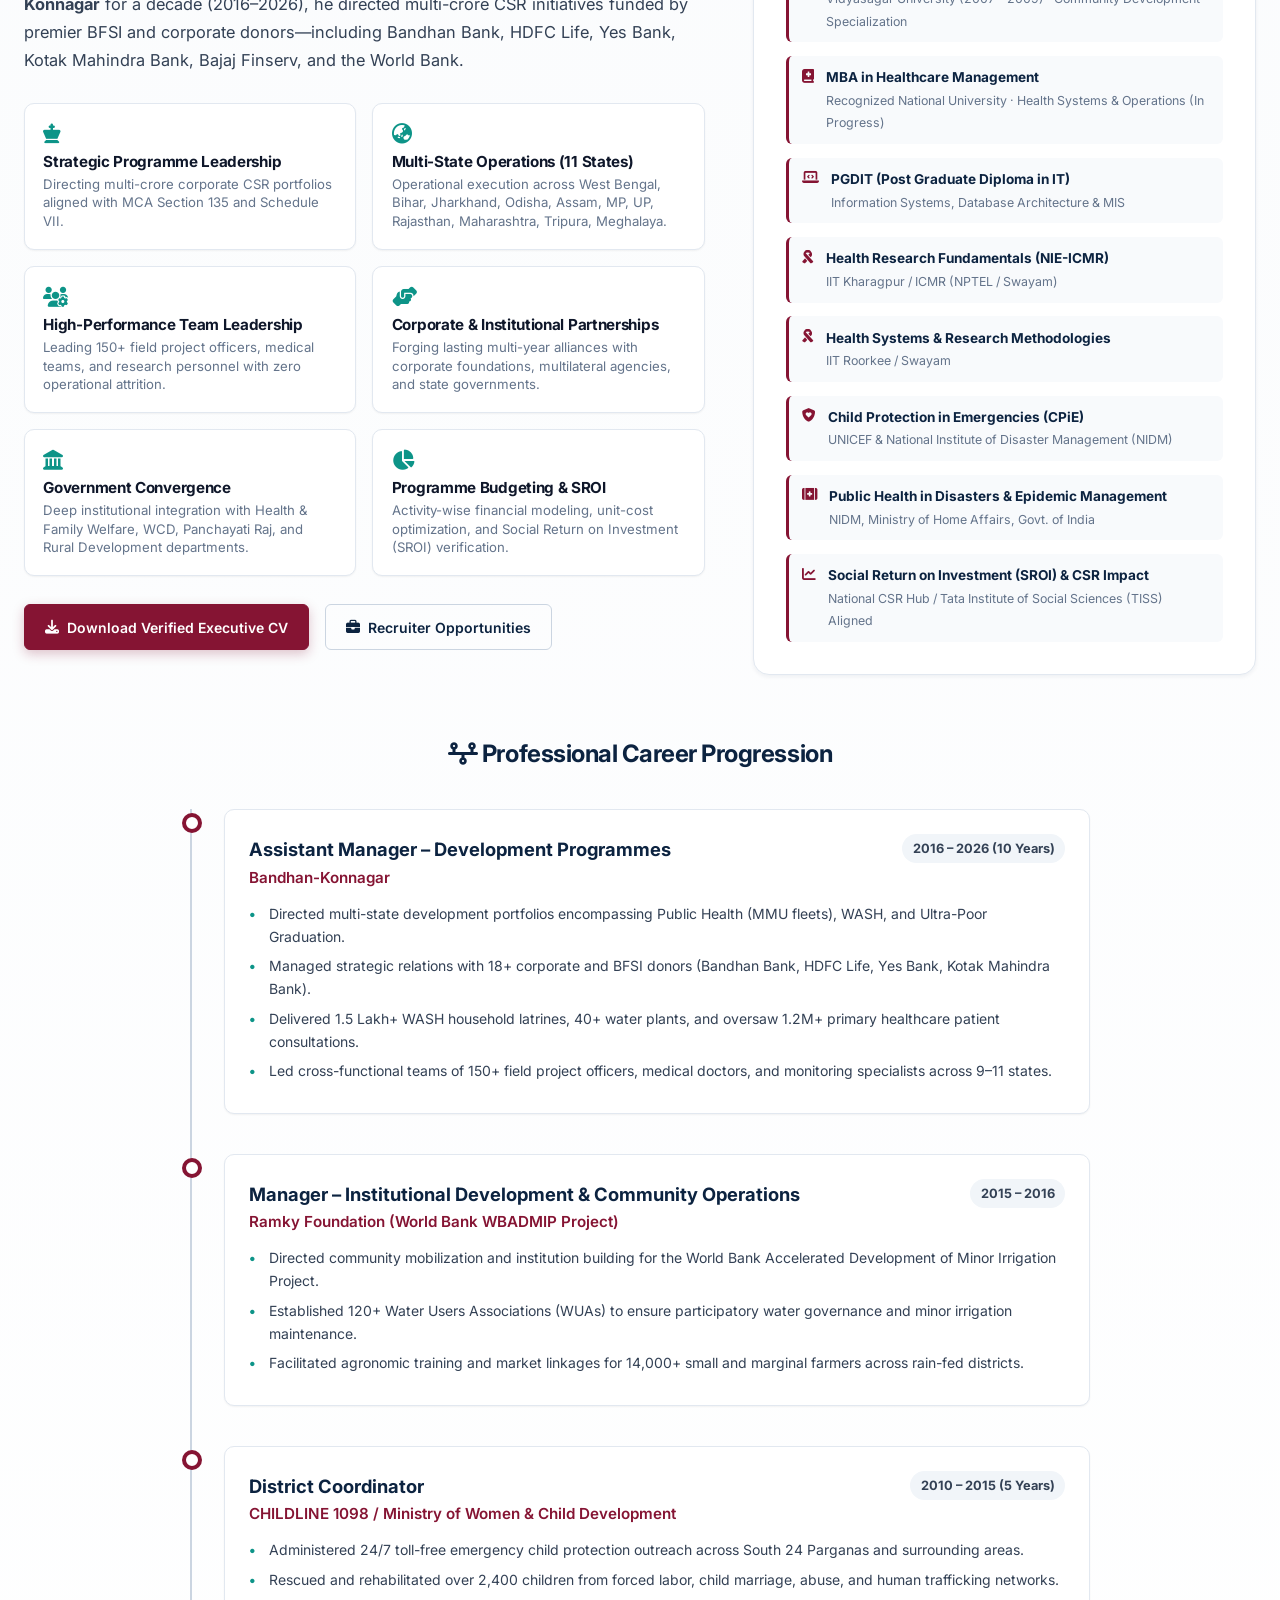
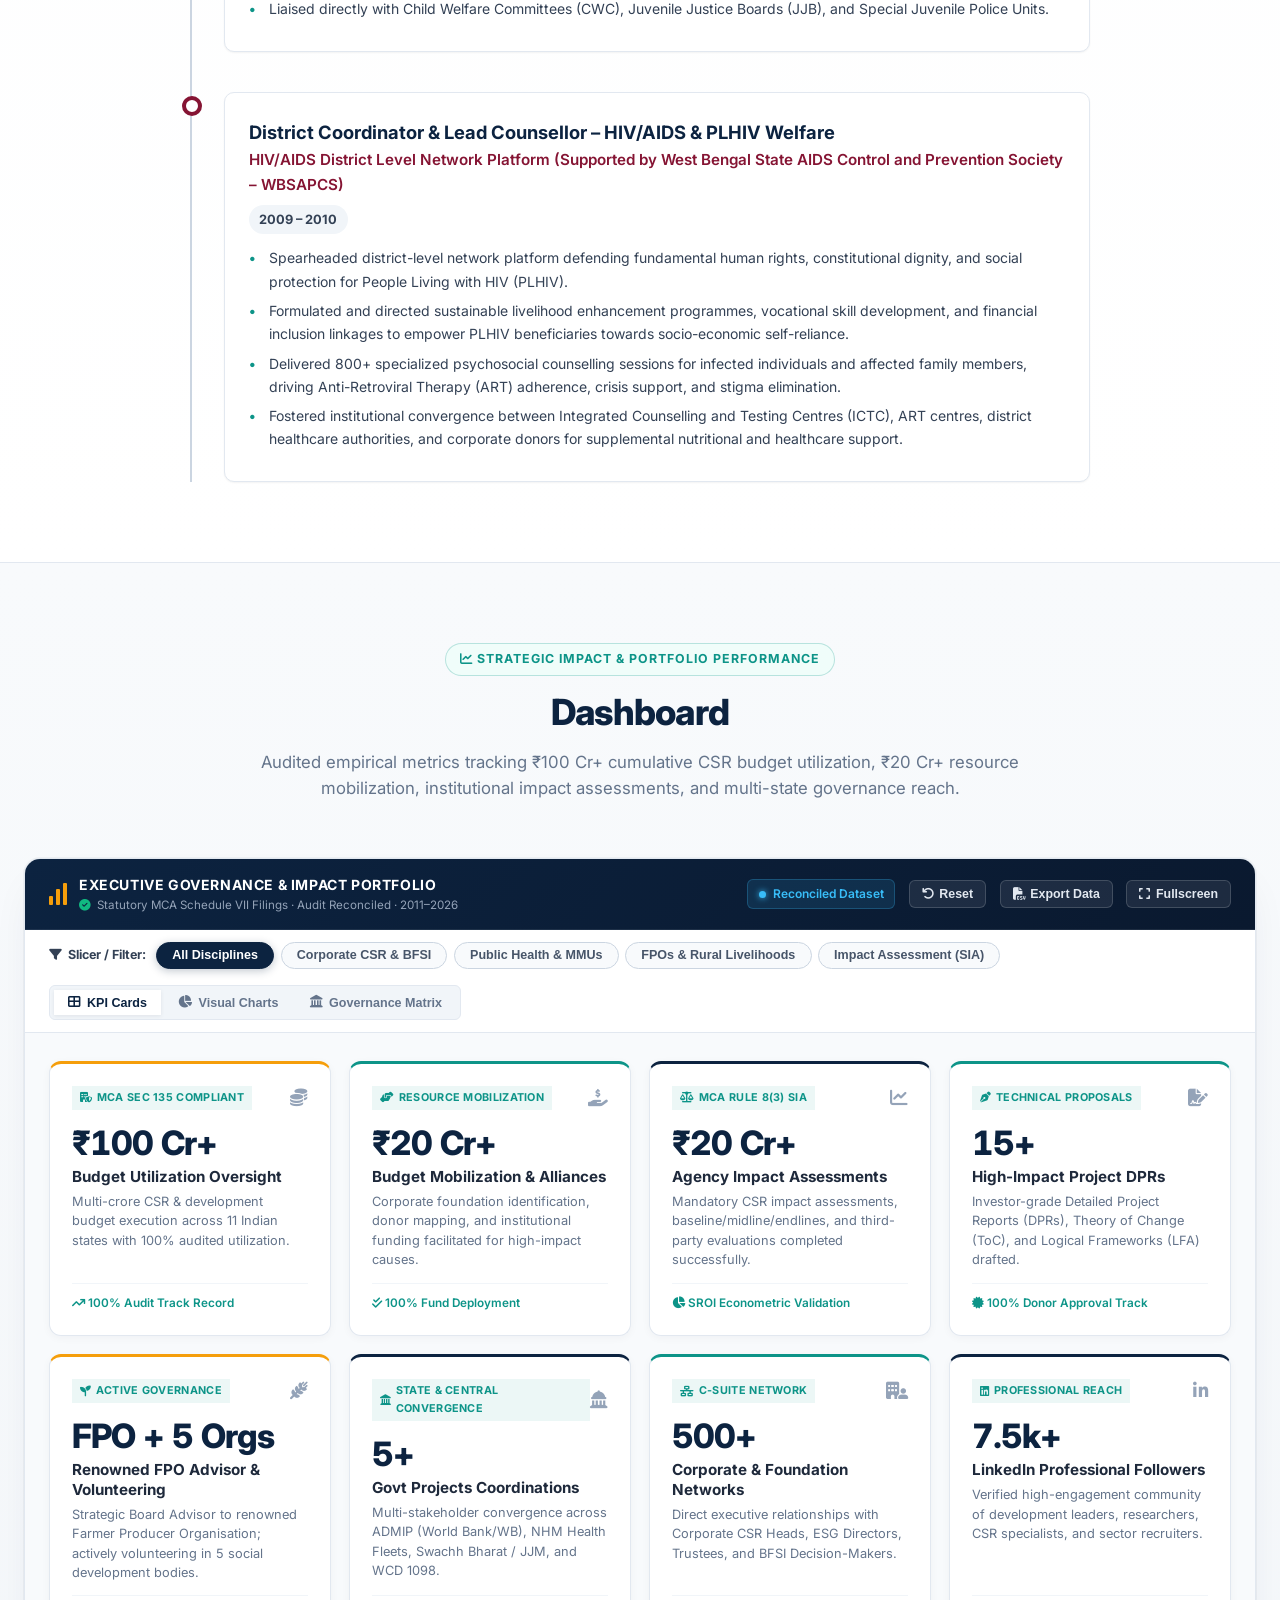
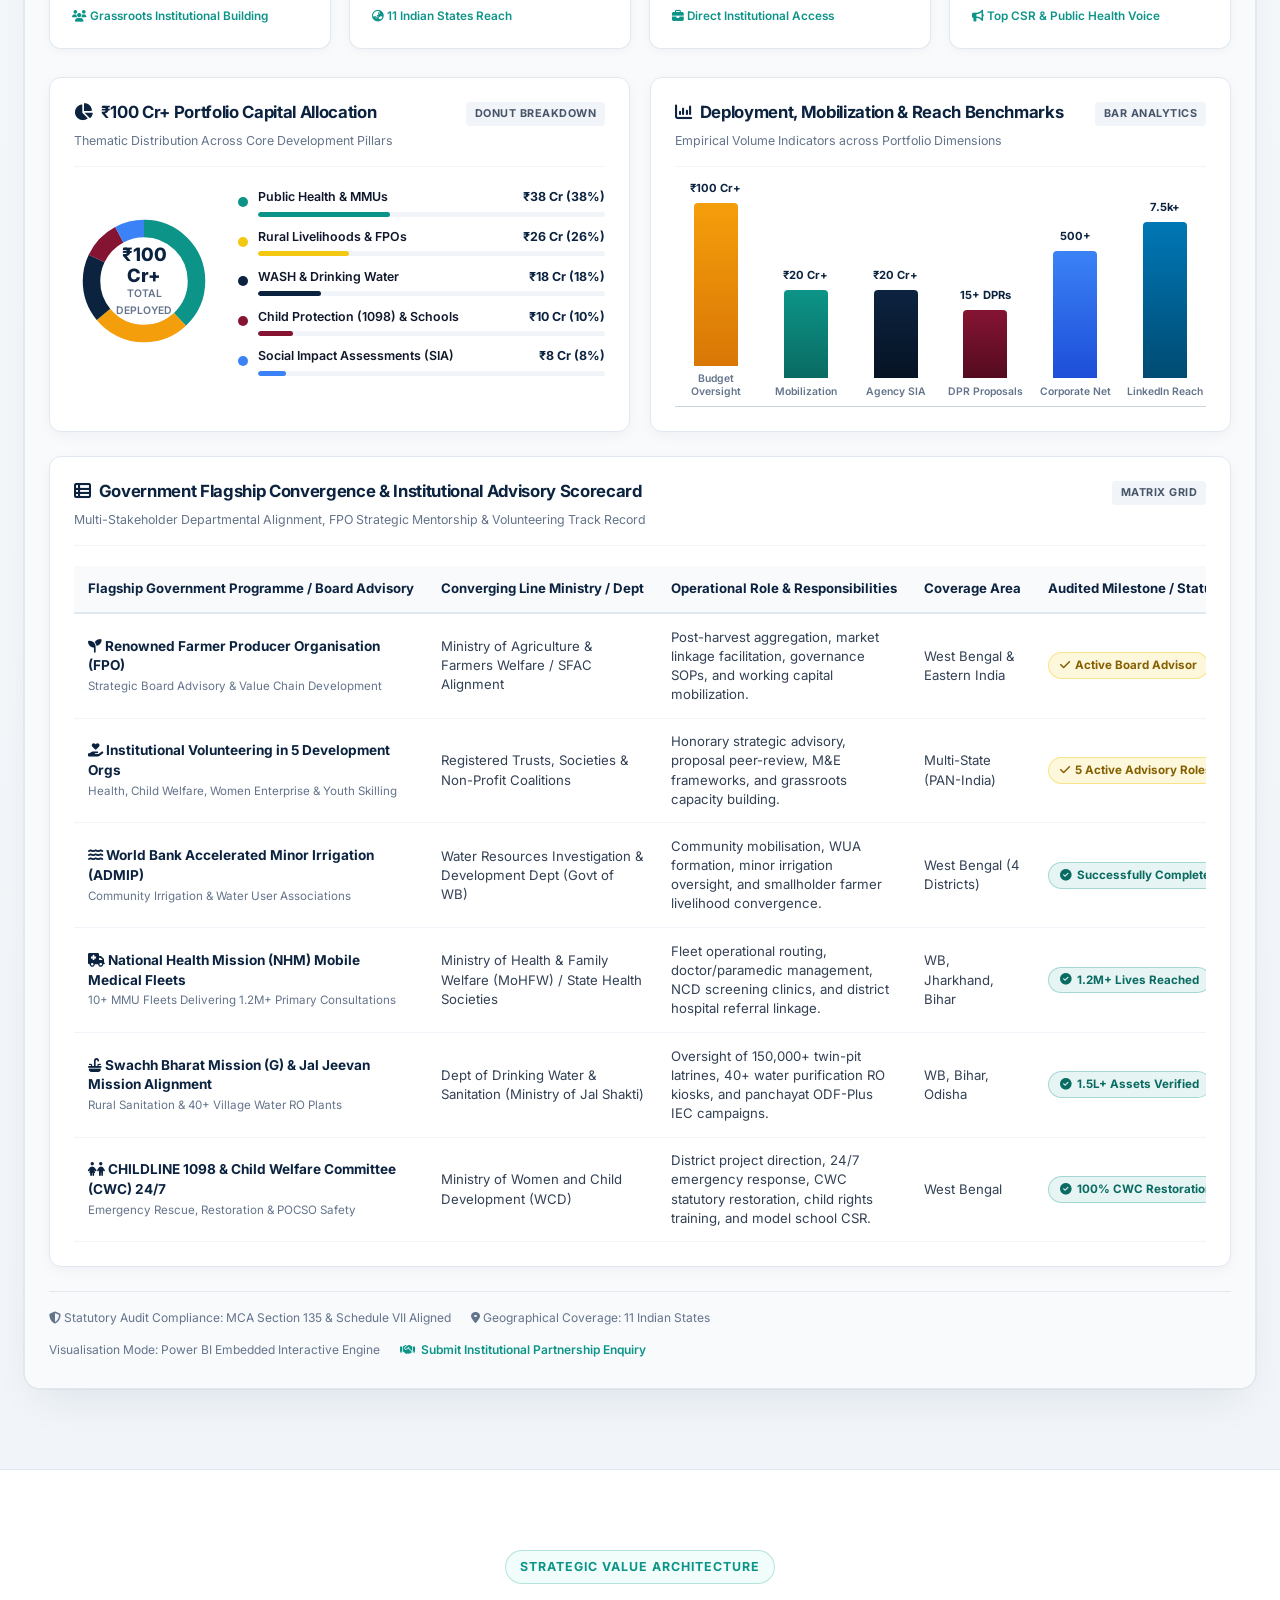
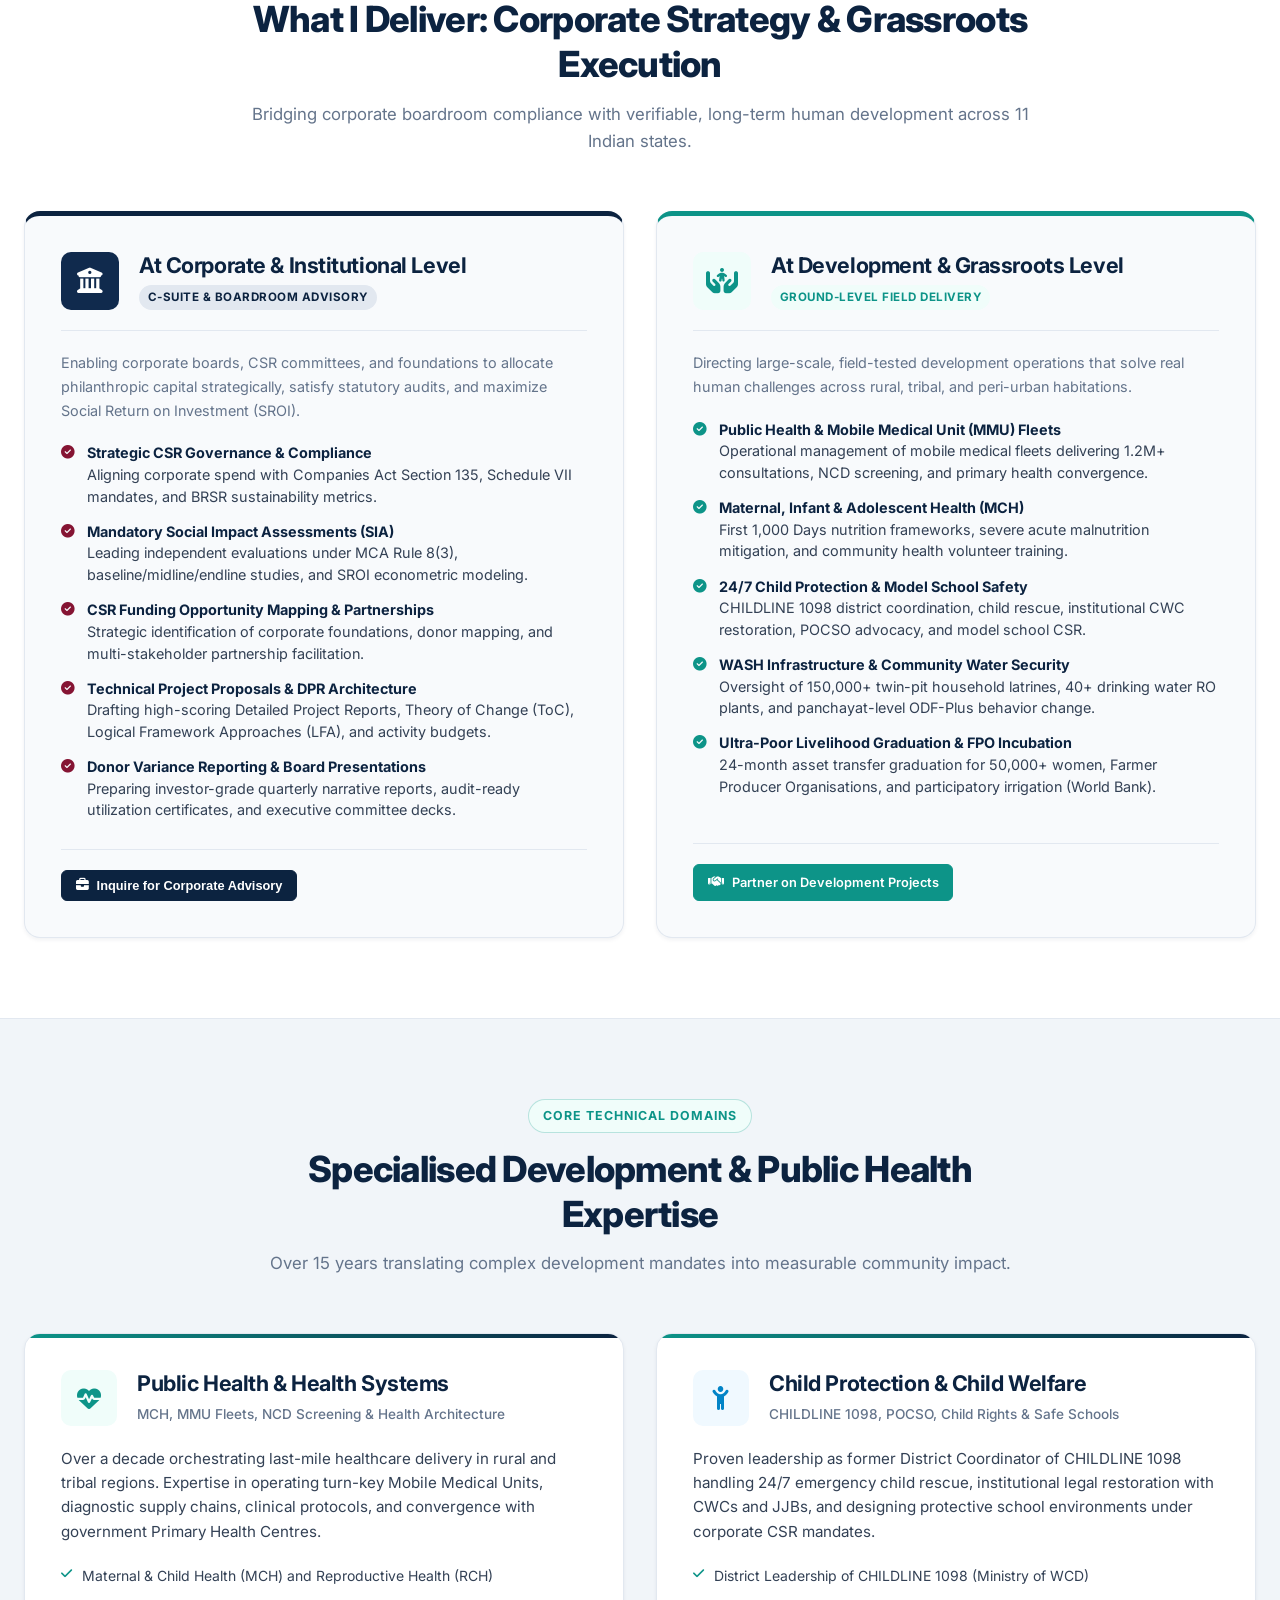
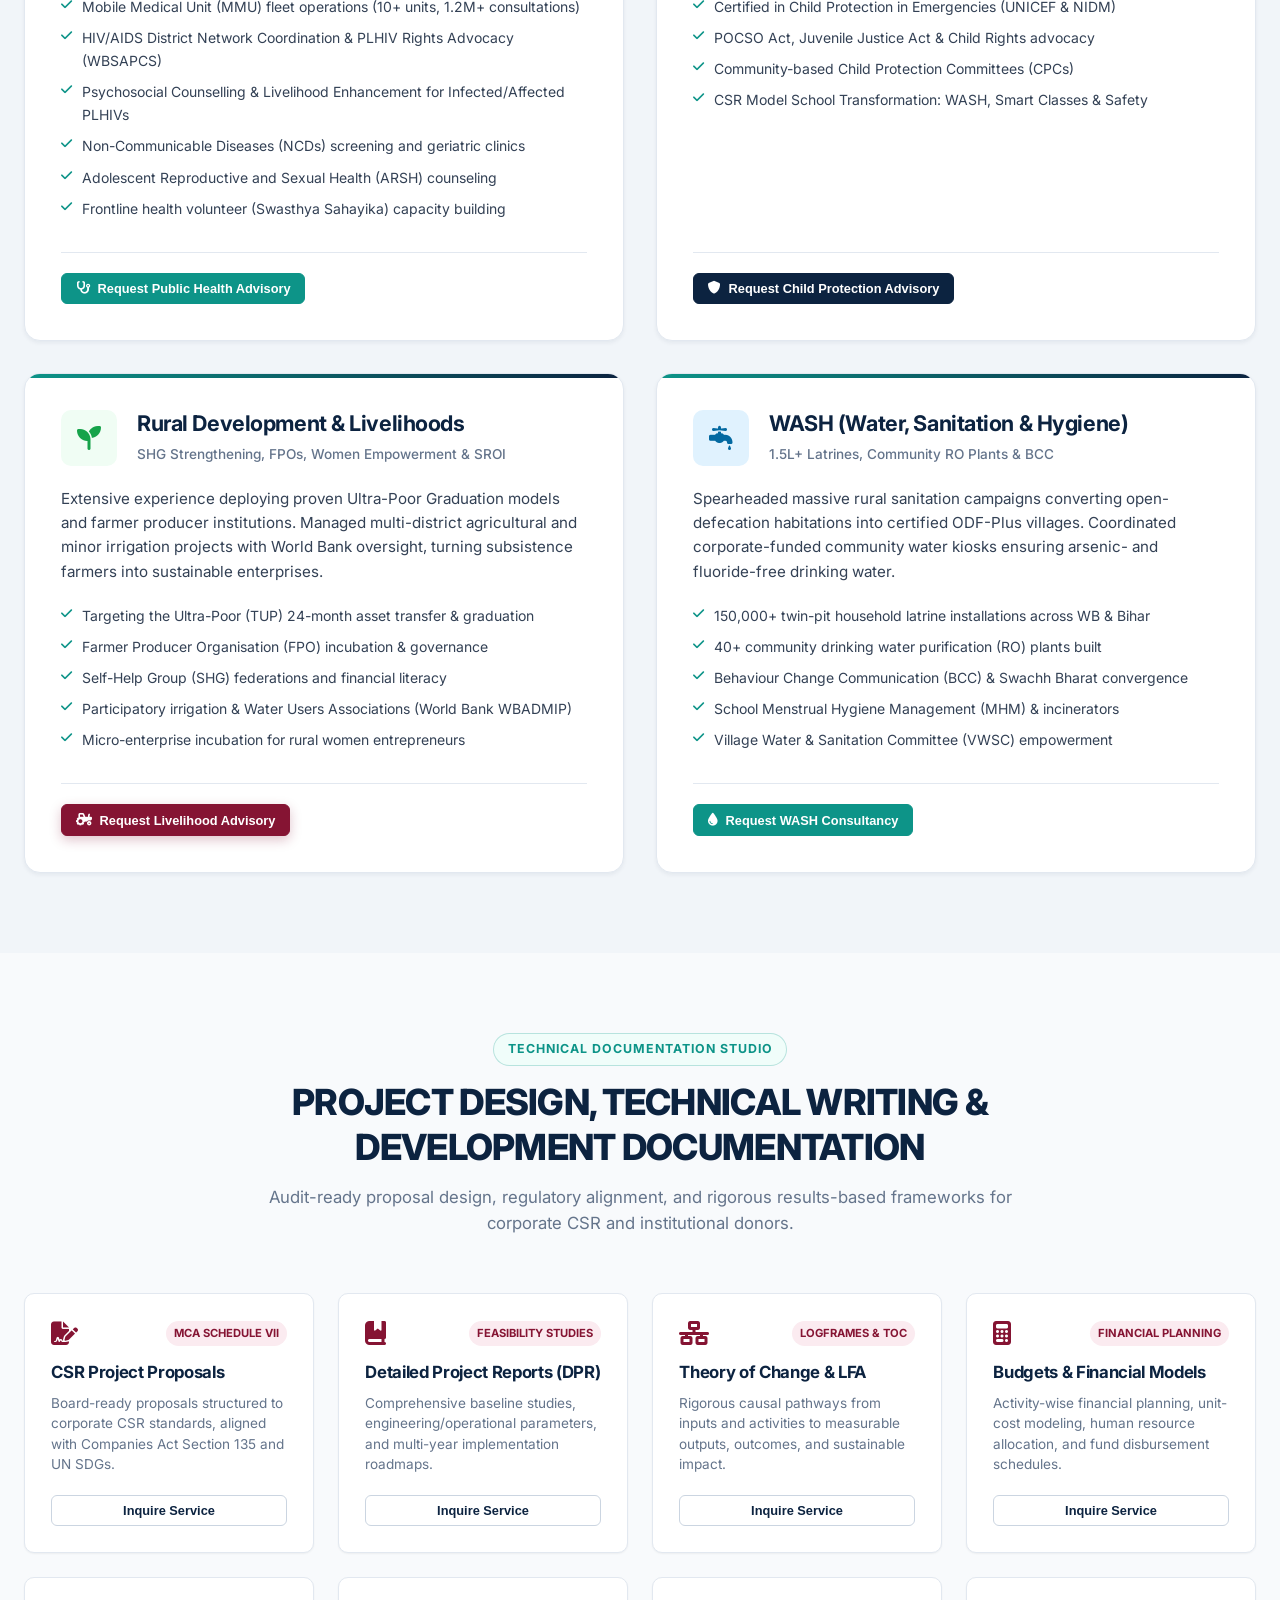
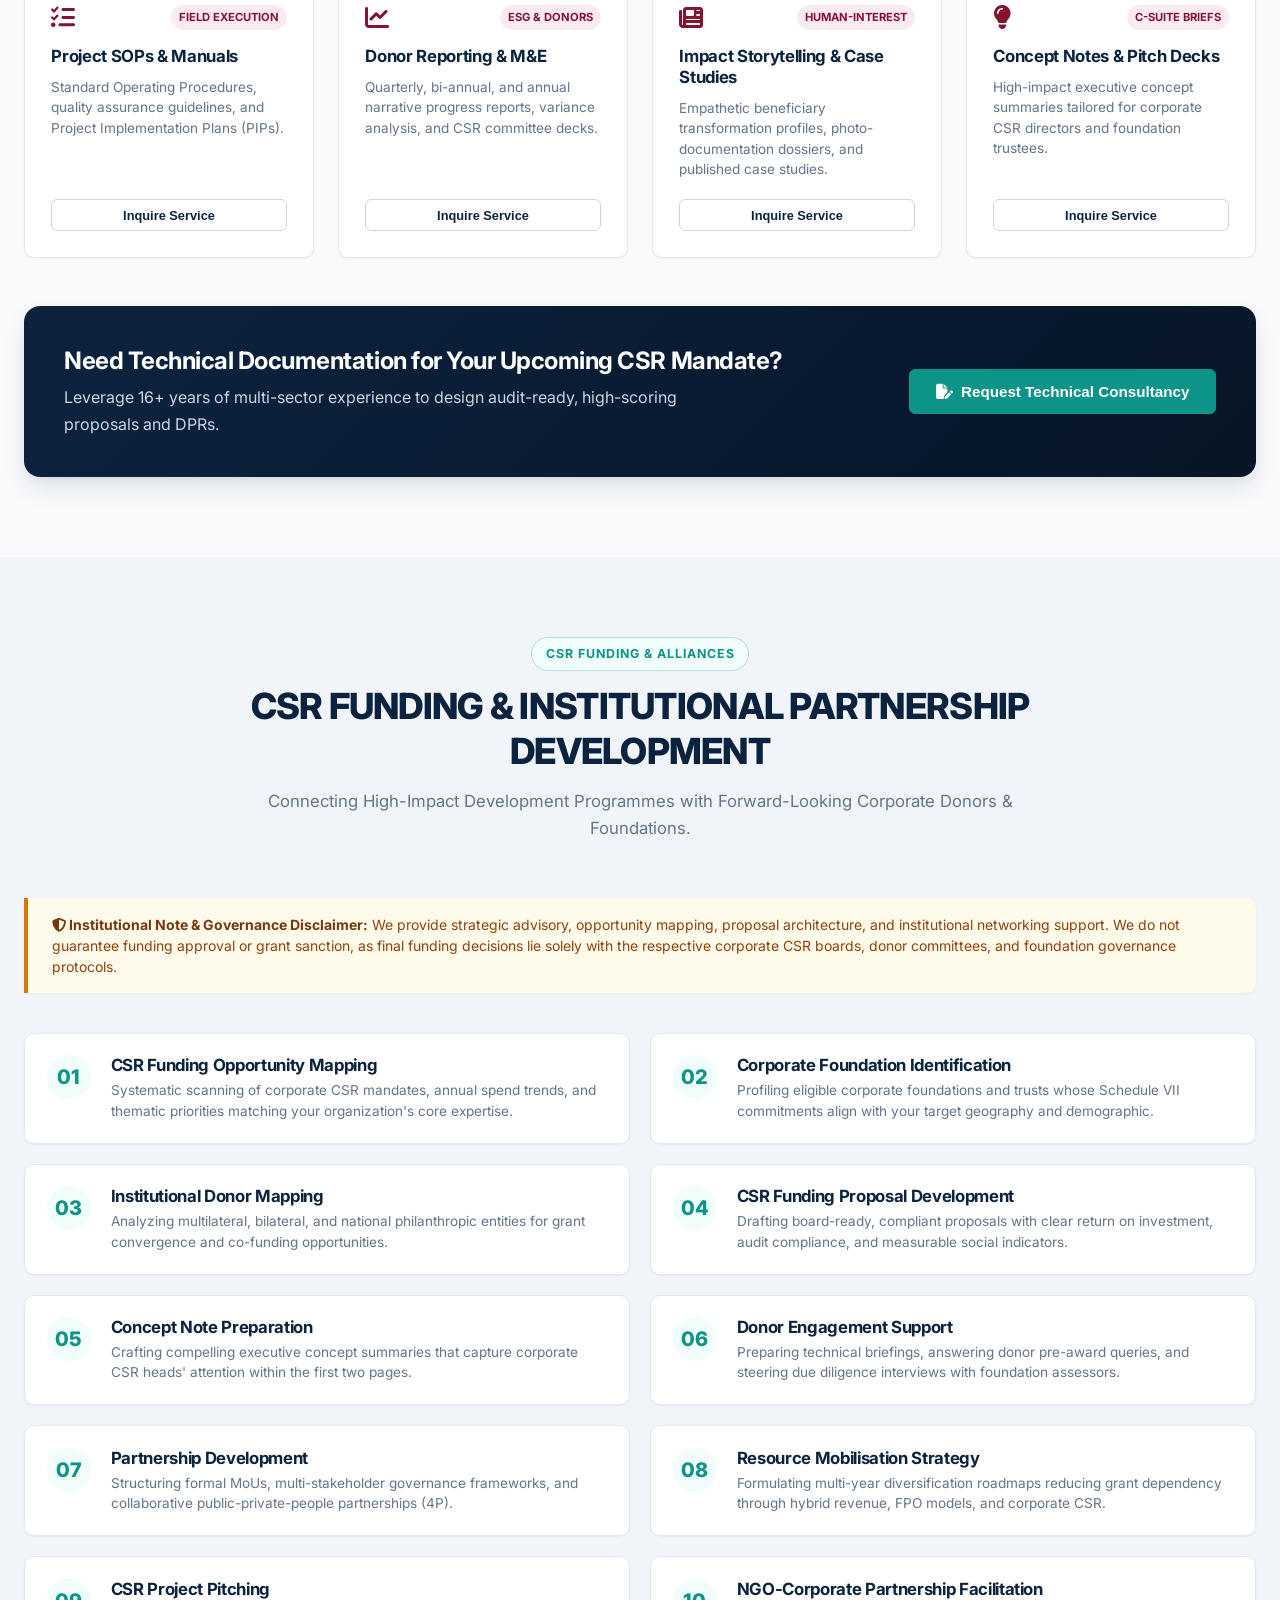
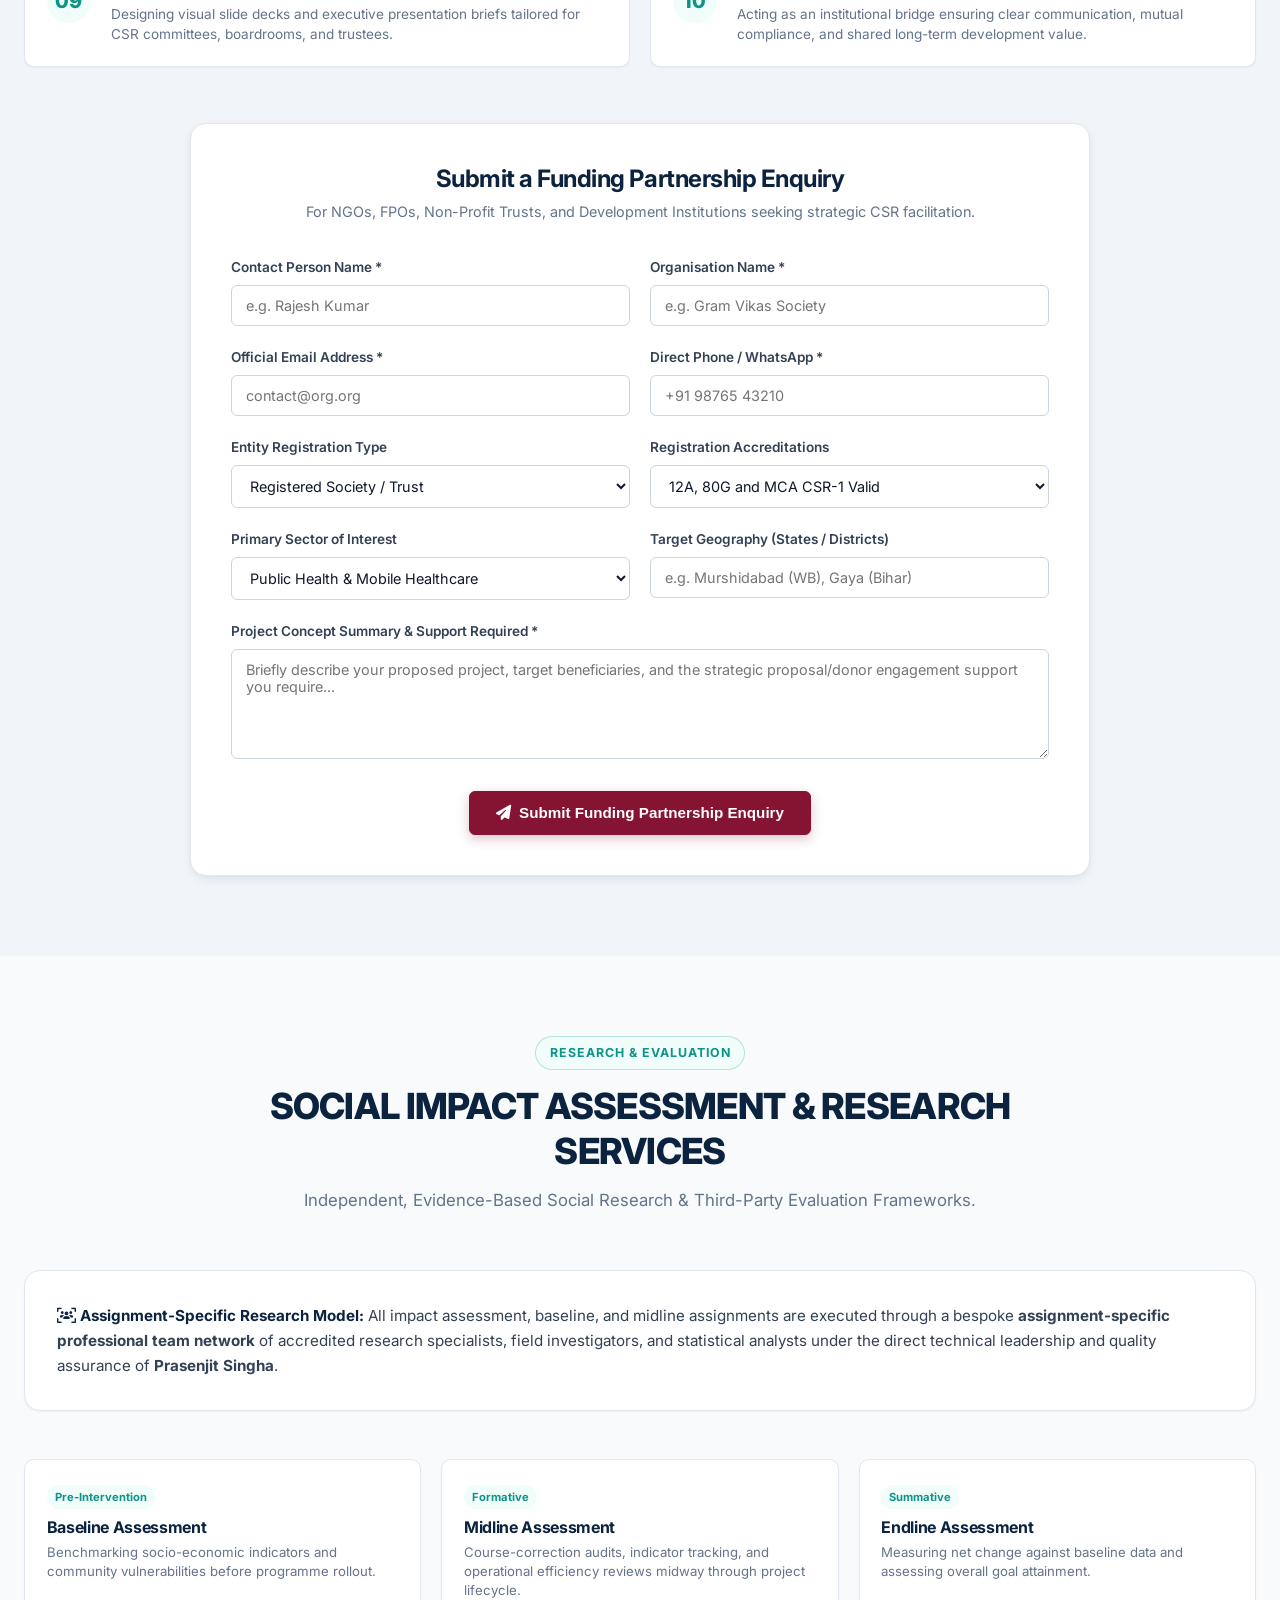
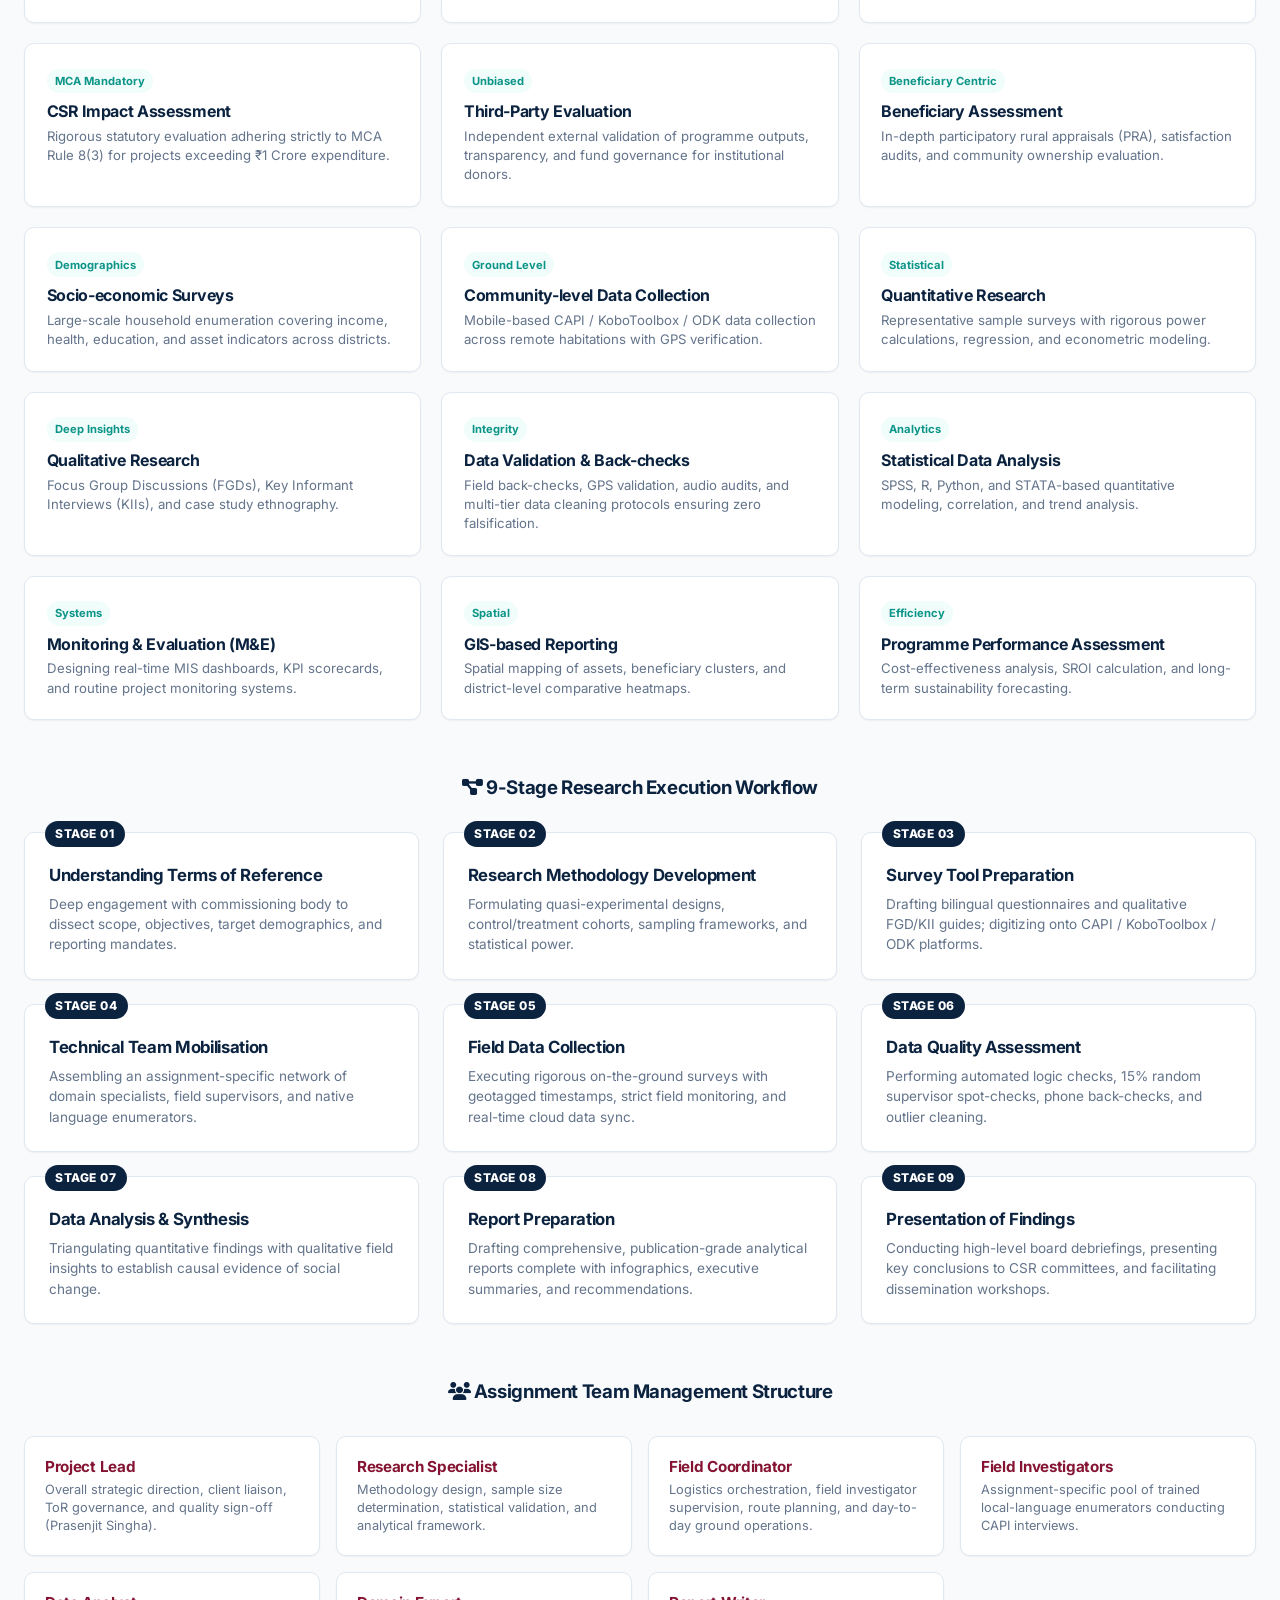
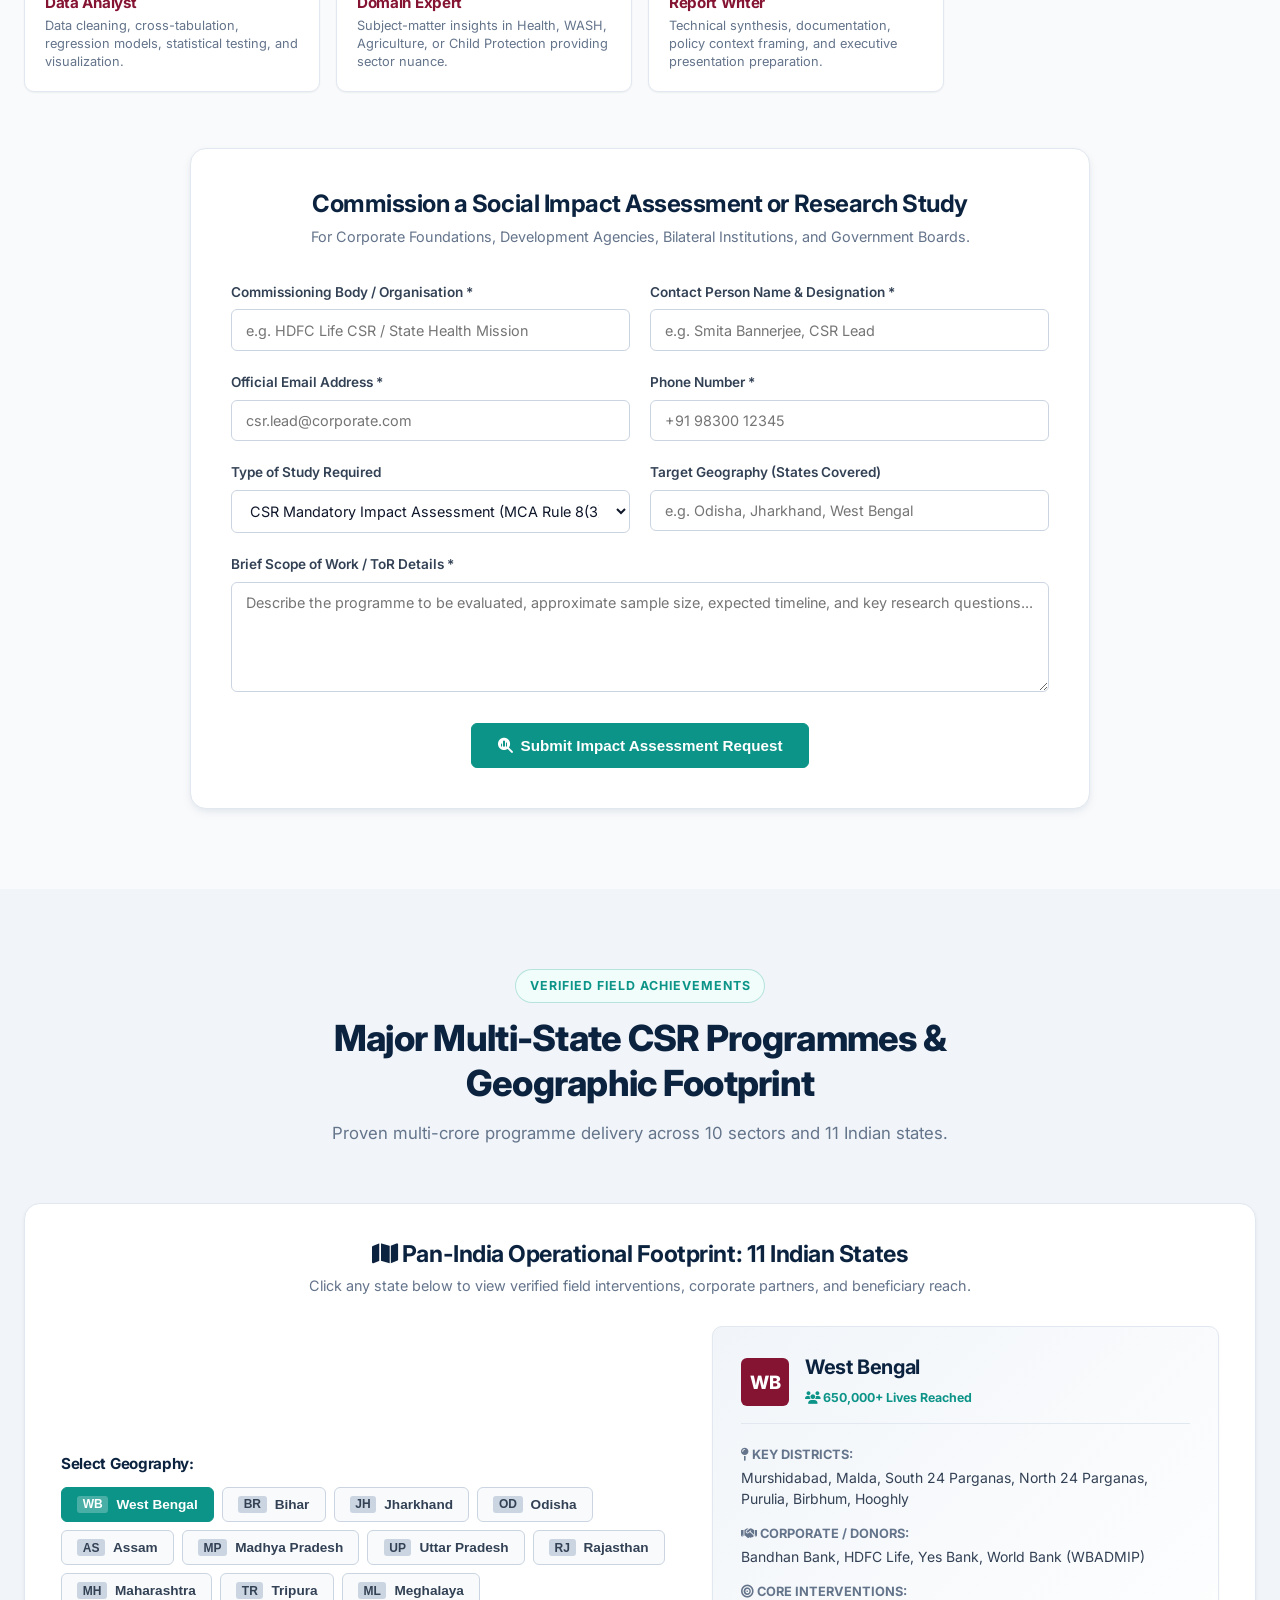
==== commit 0e3dfd9b: "sync: align all remaining experience references across meta tags, schema, and documentation to 16+ y" ====
--- a/index.html
+++ b/index.html
@@ -9,7 +9,7 @@
   <title>Prasenjit Singha | Strategic CSR Leadership & Social Impact Consultancy</title>
   <meta name="title" content="Prasenjit Singha | Strategic CSR Leadership & Social Impact Consultancy">
   <meta name="description"
-    content="Senior development sector executive with 15+ years experience across 11 Indian states. Strategic consultant for Corporate CSR Leadership, Social Impact Assessment (SIA), Institutional Funding Partnerships, Public Health, and Technical Documentation.">
+    content="Senior development sector executive with 16+ years experience across 11 Indian states. Strategic consultant for Corporate CSR Leadership, Social Impact Assessment (SIA), Institutional Funding Partnerships, Public Health, and Technical Documentation.">
   <meta name="keywords"
     content="CSR Head India, CSR Manager India, Senior CSR Professional, CSR Consultant India, CSR Funding Consultant, CSR Proposal Writing Expert, CSR Project Management Consultant, Social Impact Assessment Consultant, Baseline Survey Consultant, Endline Assessment Specialist, Public Health Consultant India, Child Protection Consultant, Development Programme Management Expert, Monitoring and Evaluation Specialist, Social Research Consultant, NGO Capacity Building Consultant, Institutional Partnership Development">
   <meta name="author" content="Prasenjit Singha">
@@ -29,7 +29,7 @@
   <meta property="twitter:url" content="https://prasenjitsingha.in/">
   <meta property="twitter:title" content="Prasenjit Singha | Strategic CSR Leadership & Social Impact Consultancy">
   <meta property="twitter:description"
-    content="15+ Years Leadership in CSR, Public Health, Child Protection & Social Impact Assessment.">
+    content="16+ Years Leadership in CSR, Public Health, Child Protection & Social Impact Assessment.">
 
   <!-- Favicon & Fonts -->
   <link rel="icon" type="image/svg+xml"
@@ -52,7 +52,7 @@
         "@id": "https://prasenjitsingha.in/#person",
         "name": "Prasenjit Singha",
         "jobTitle": "Senior CSR Leader & Social Development Consultant",
-        "description": "Senior development-sector executive and strategic CSR consultant with 15+ years experience across 11 Indian states. Former Assistant Manager - Development Programmes at Bandhan-Konnagar.",
+        "description": "Senior development-sector executive and strategic CSR consultant with 16+ years experience across 11 Indian states. Former Assistant Manager - Development Programmes at Bandhan-Konnagar.",
         "url": "https://prasenjitsingha.in/",
         "sameAs": [
           "https://www.linkedin.com/in/prasenjit-singha-864a6354"
@@ -1550,7 +1550,7 @@
       <div class="consultancy-cta-banner">
         <div>
           <h3>Need Technical Documentation for Your Upcoming CSR Mandate?</h3>
-          <p>Leverage 15+ years of multi-sector experience to design audit-ready, high-scoring proposals and DPRs.</p>
+          <p>Leverage 16+ years of multi-sector experience to design audit-ready, high-scoring proposals and DPRs.</p>
         </div>
         <button class="btn btn-teal btn-lg technical-consultancy-trigger"
           data-service="Comprehensive Technical Consultancy">
@@ -2811,7 +2811,7 @@
         <!-- Col 1: Brand & Statement -->
         <div class="footer-brand">
           <h3>Prasenjit Singha</h3>
-          <p>Senior development sector leader and strategic CSR consultant with 15+ years of multi-state delivery across
+          <p>Senior development sector leader and strategic CSR consultant with 16+ years of multi-state delivery across
             11 Indian states. Former Assistant Manager – Development Programmes at Bandhan-Konnagar.</p>
           <div class="footer-statement-box">
             "Bridging Funding, Strategy and Technical Expertise to Deliver Sustainable Social Impact."
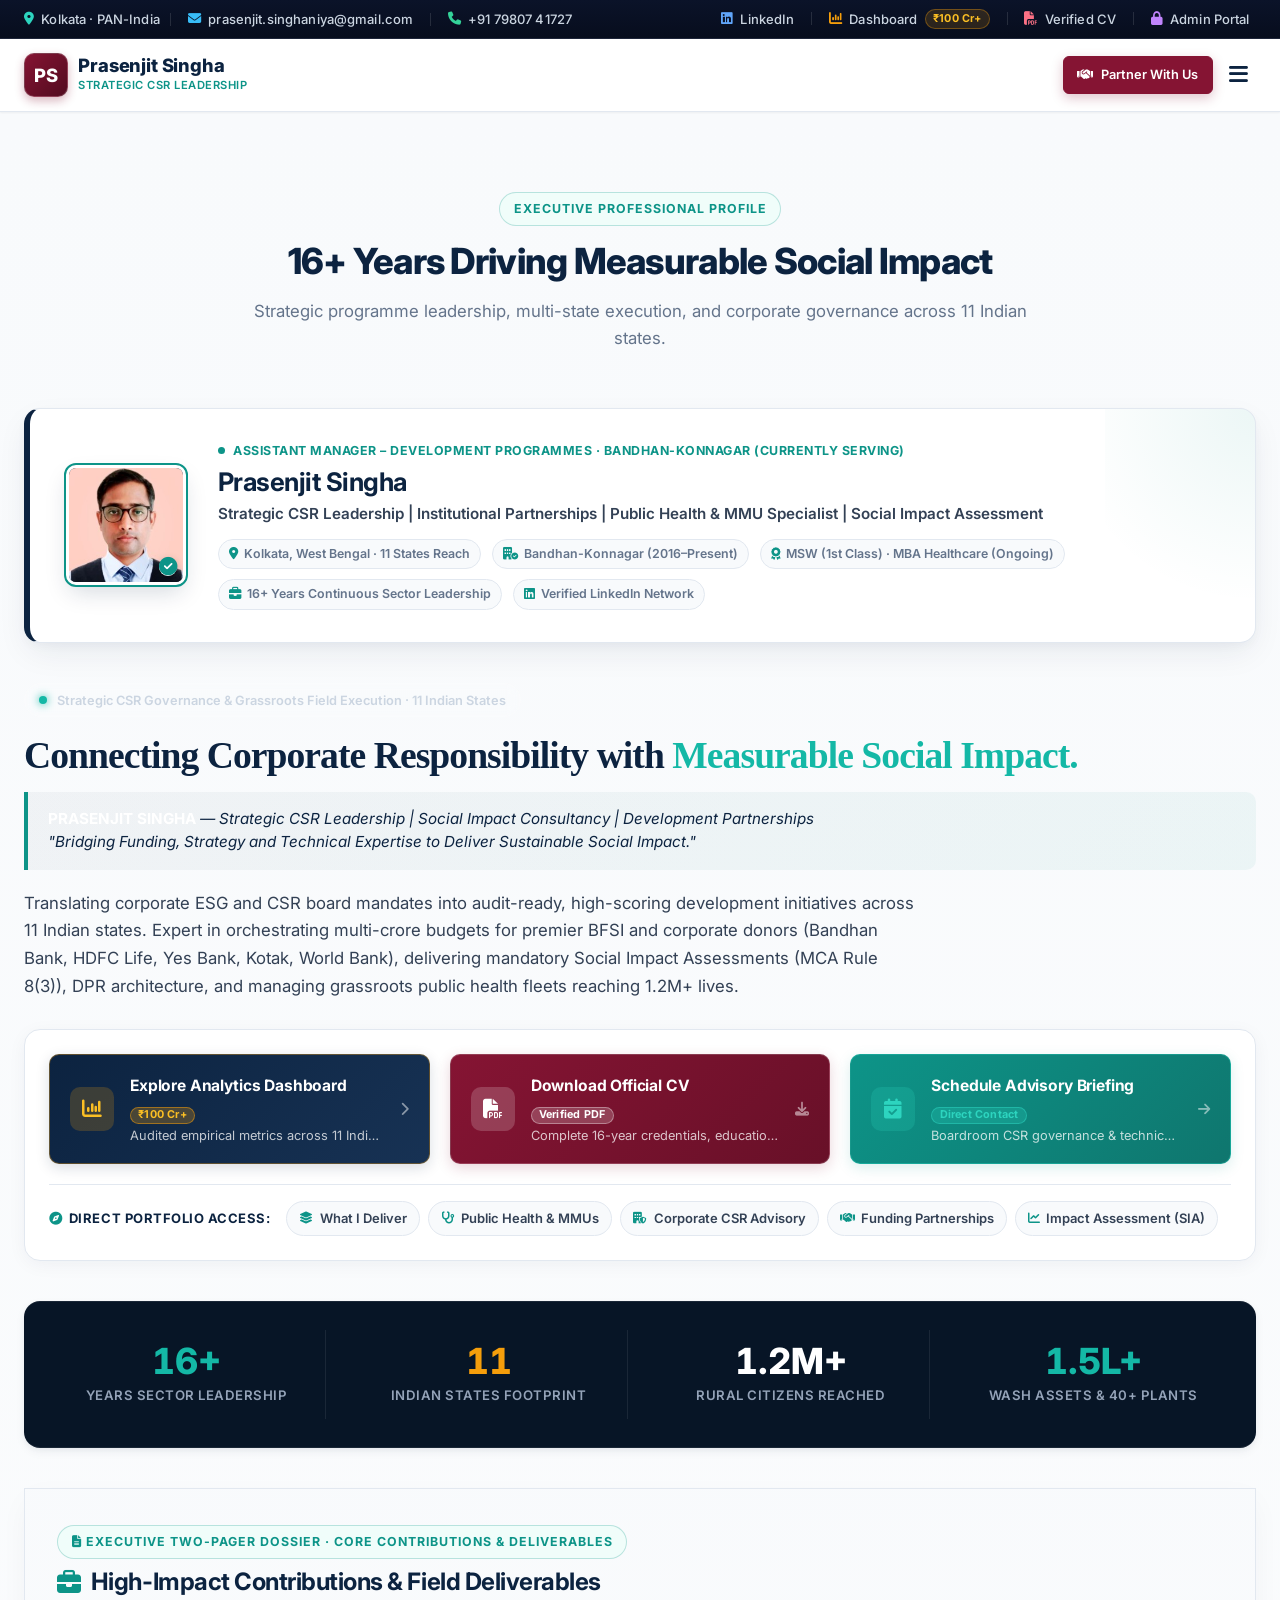
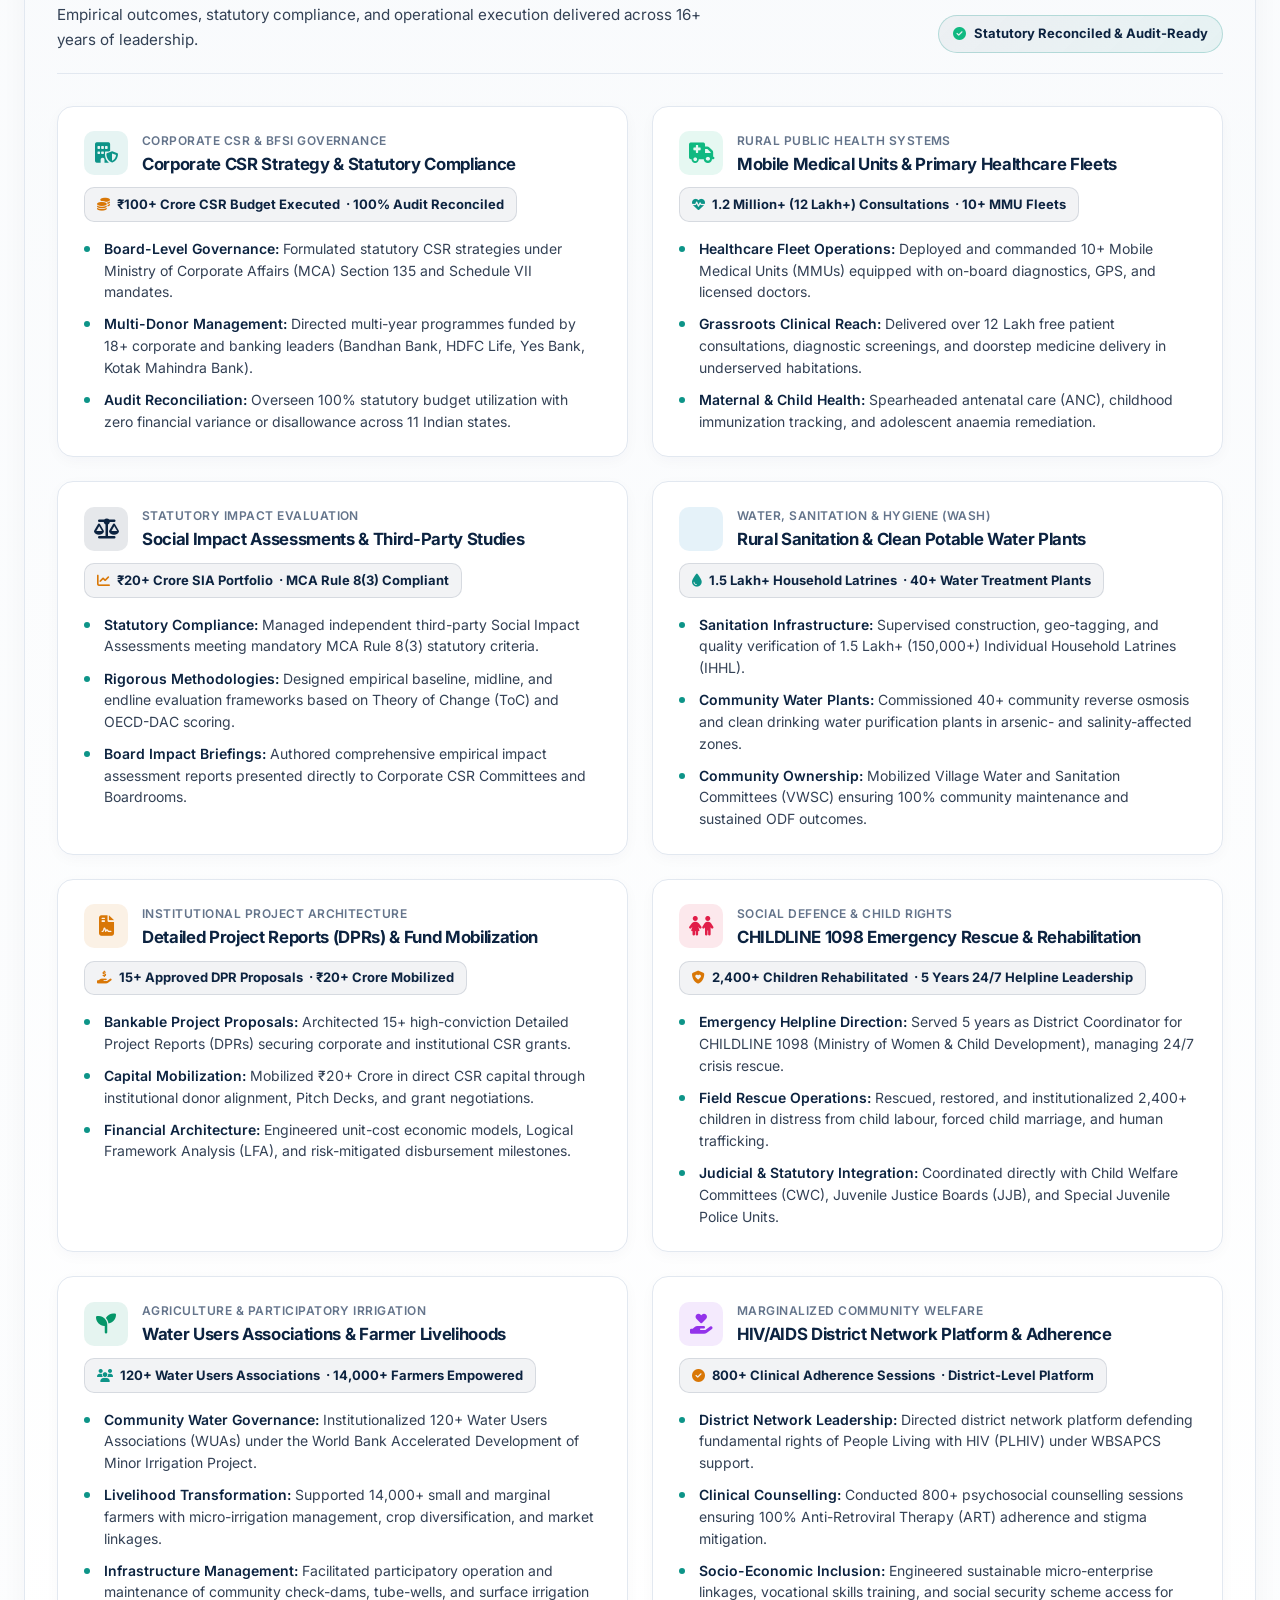
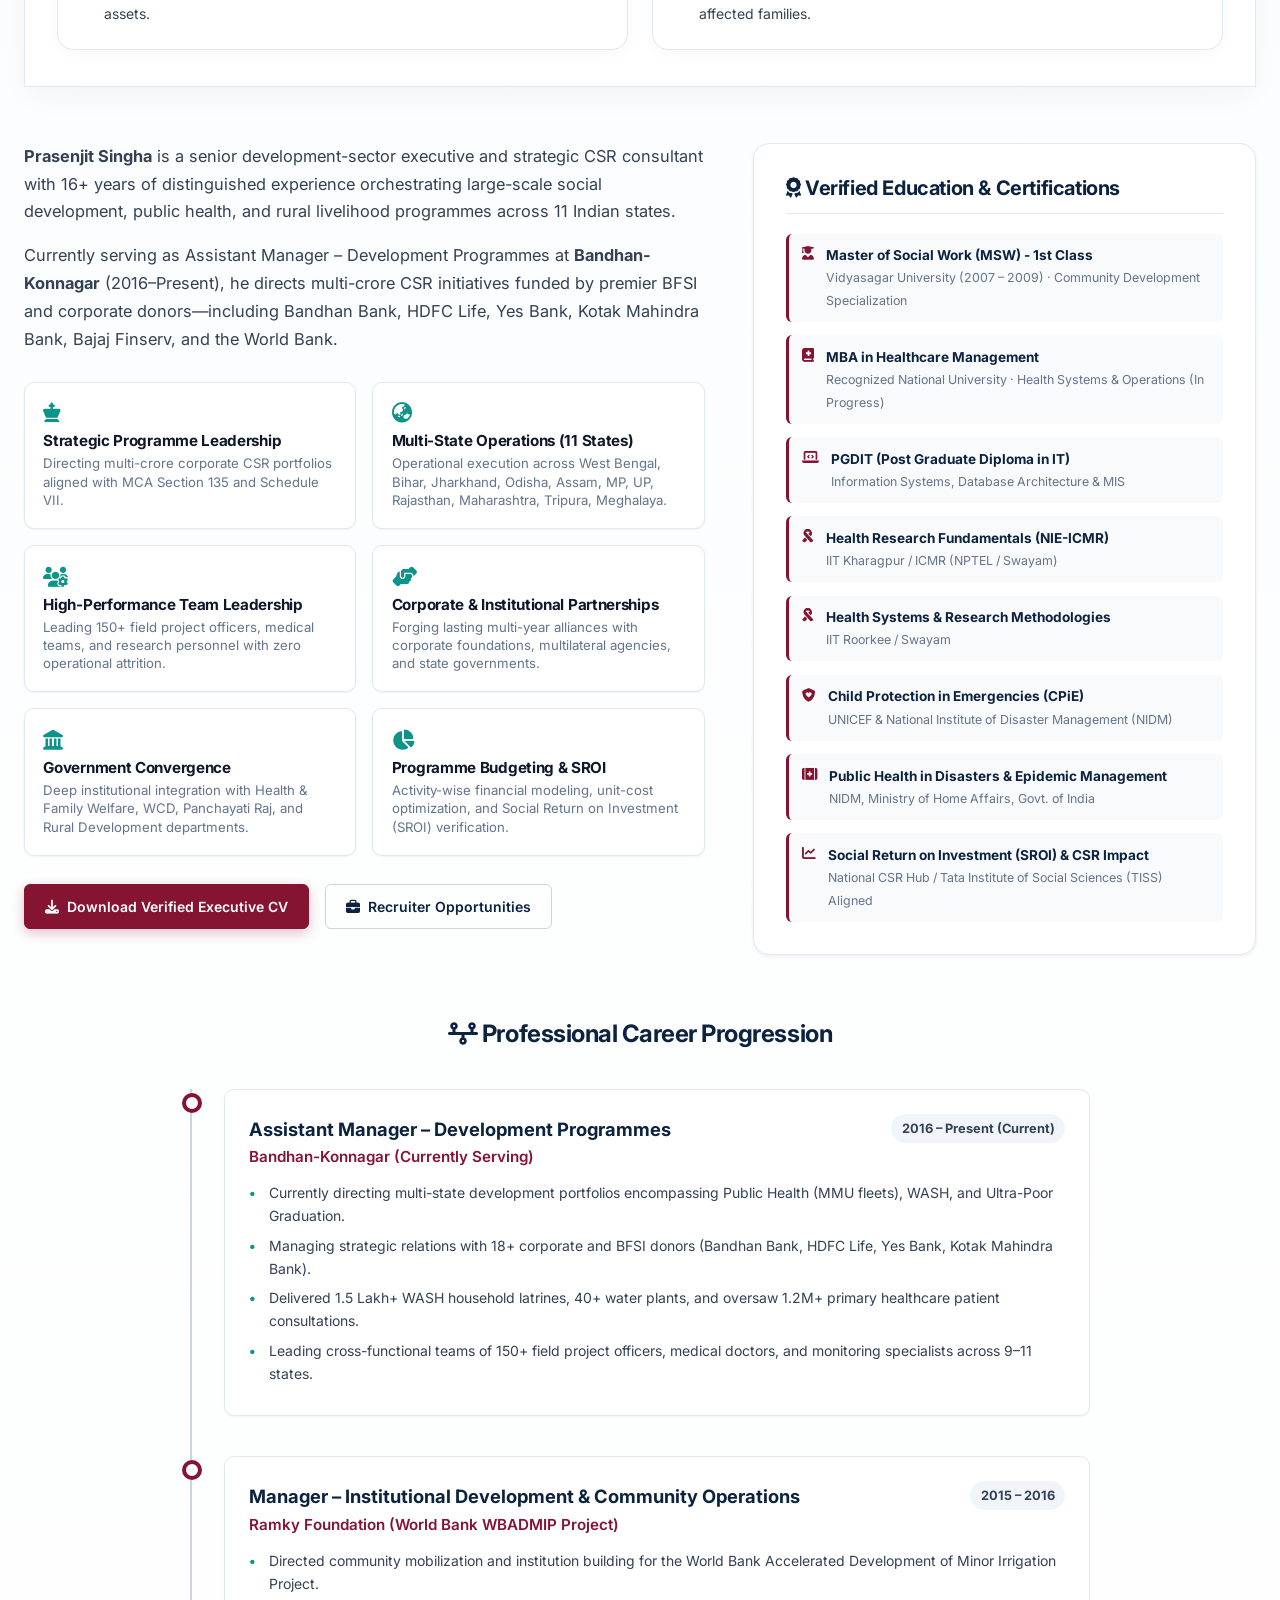
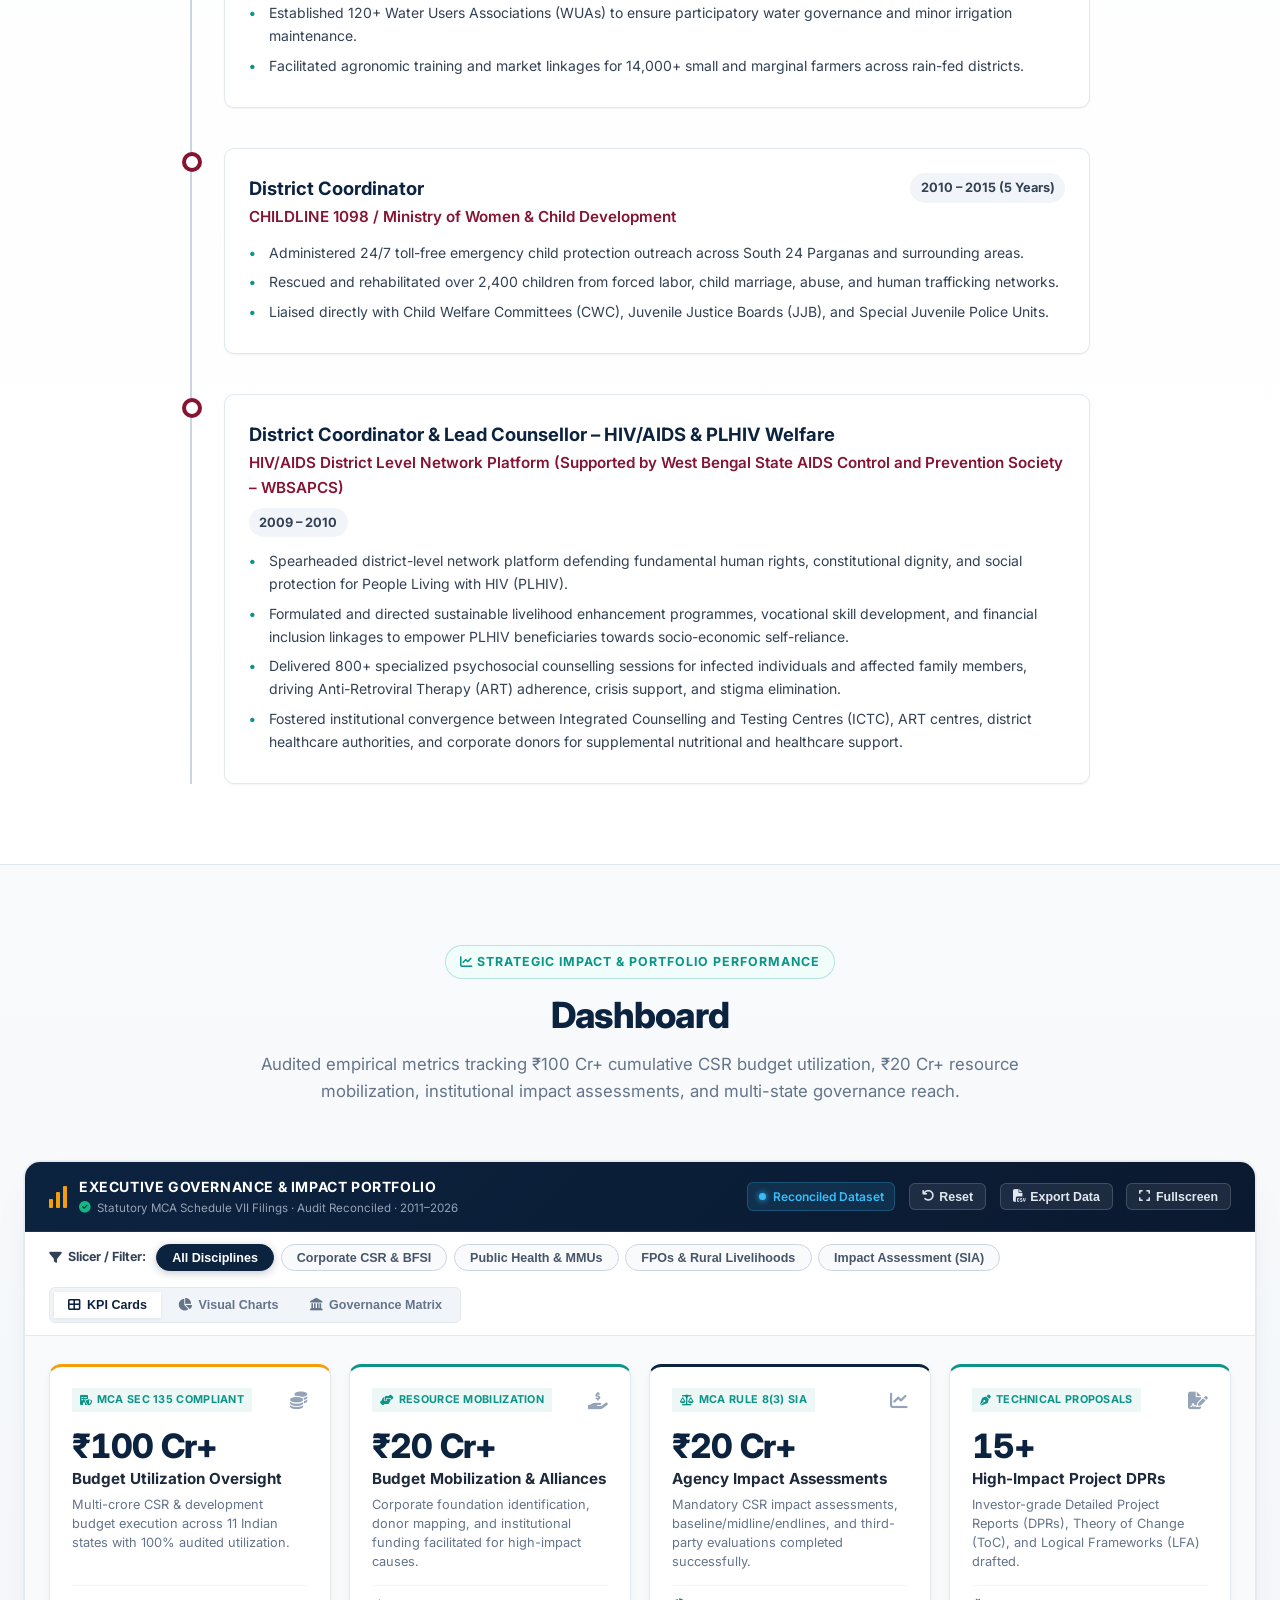
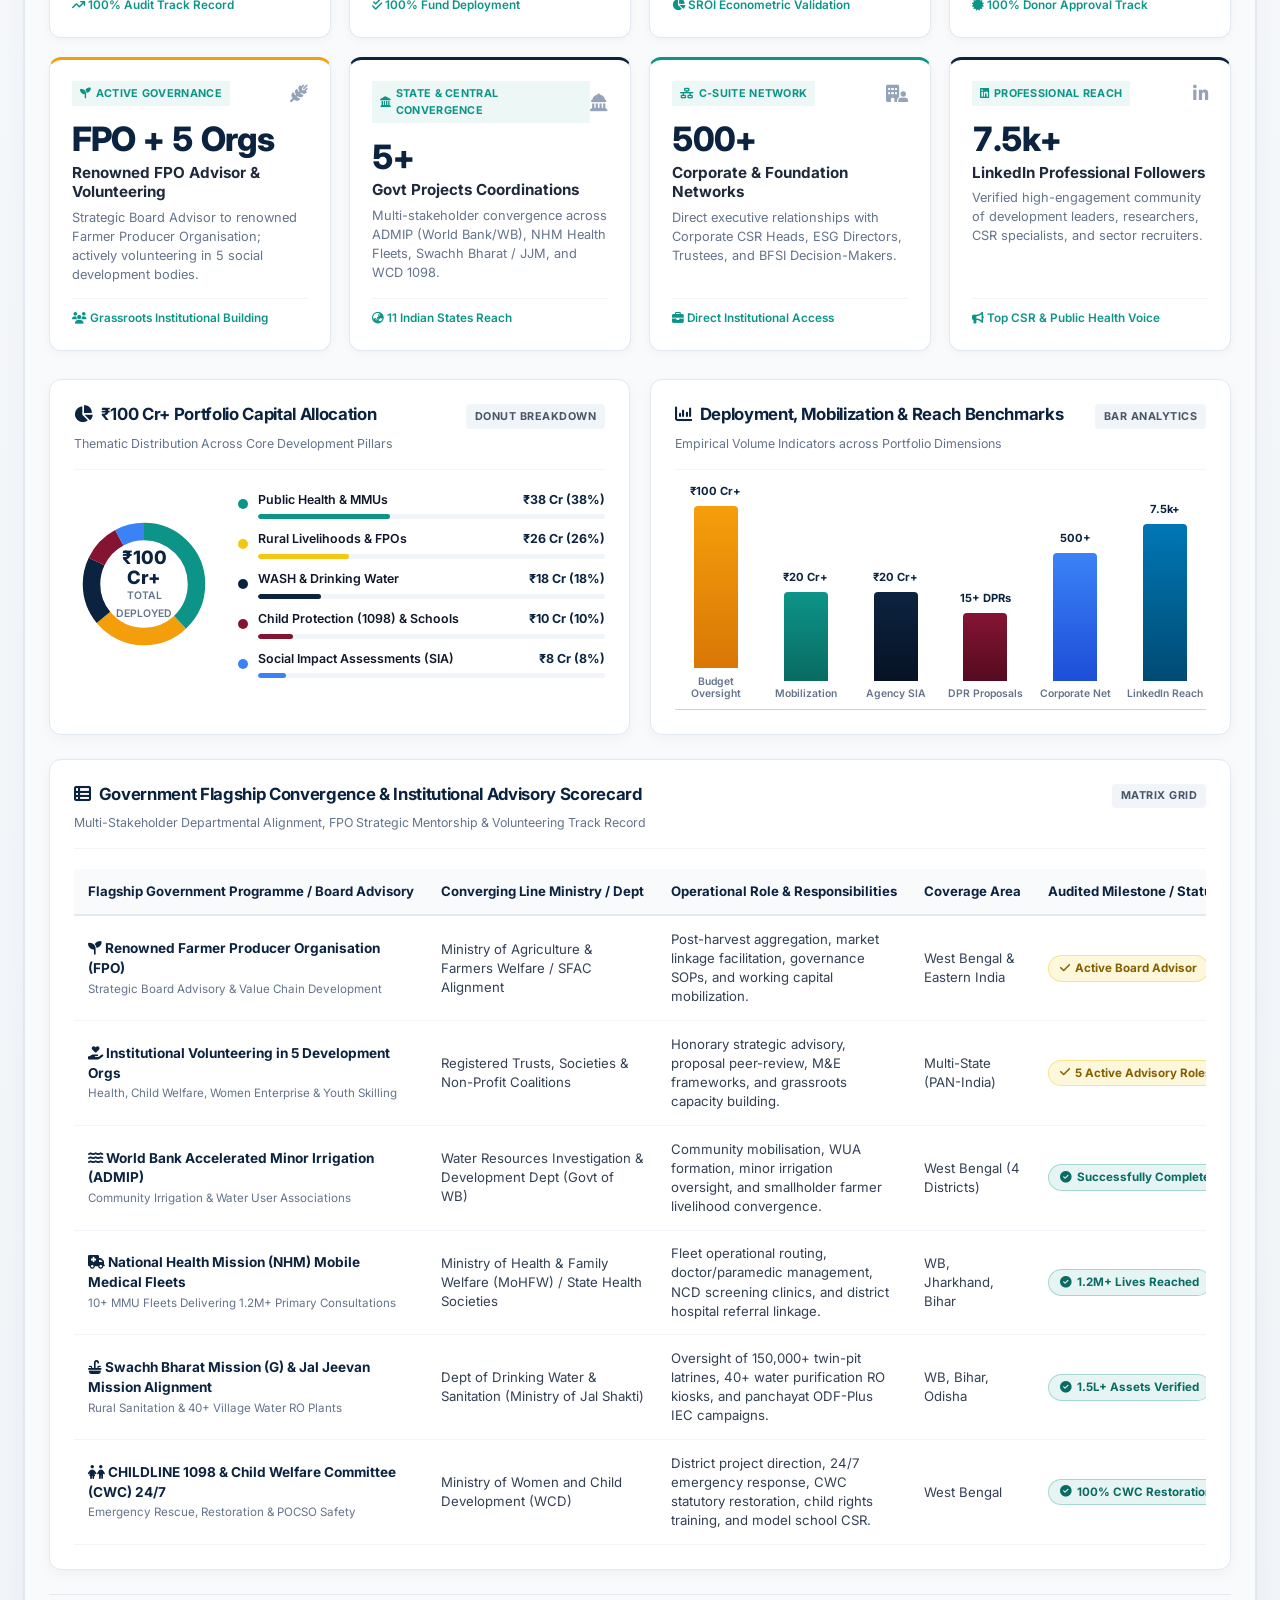
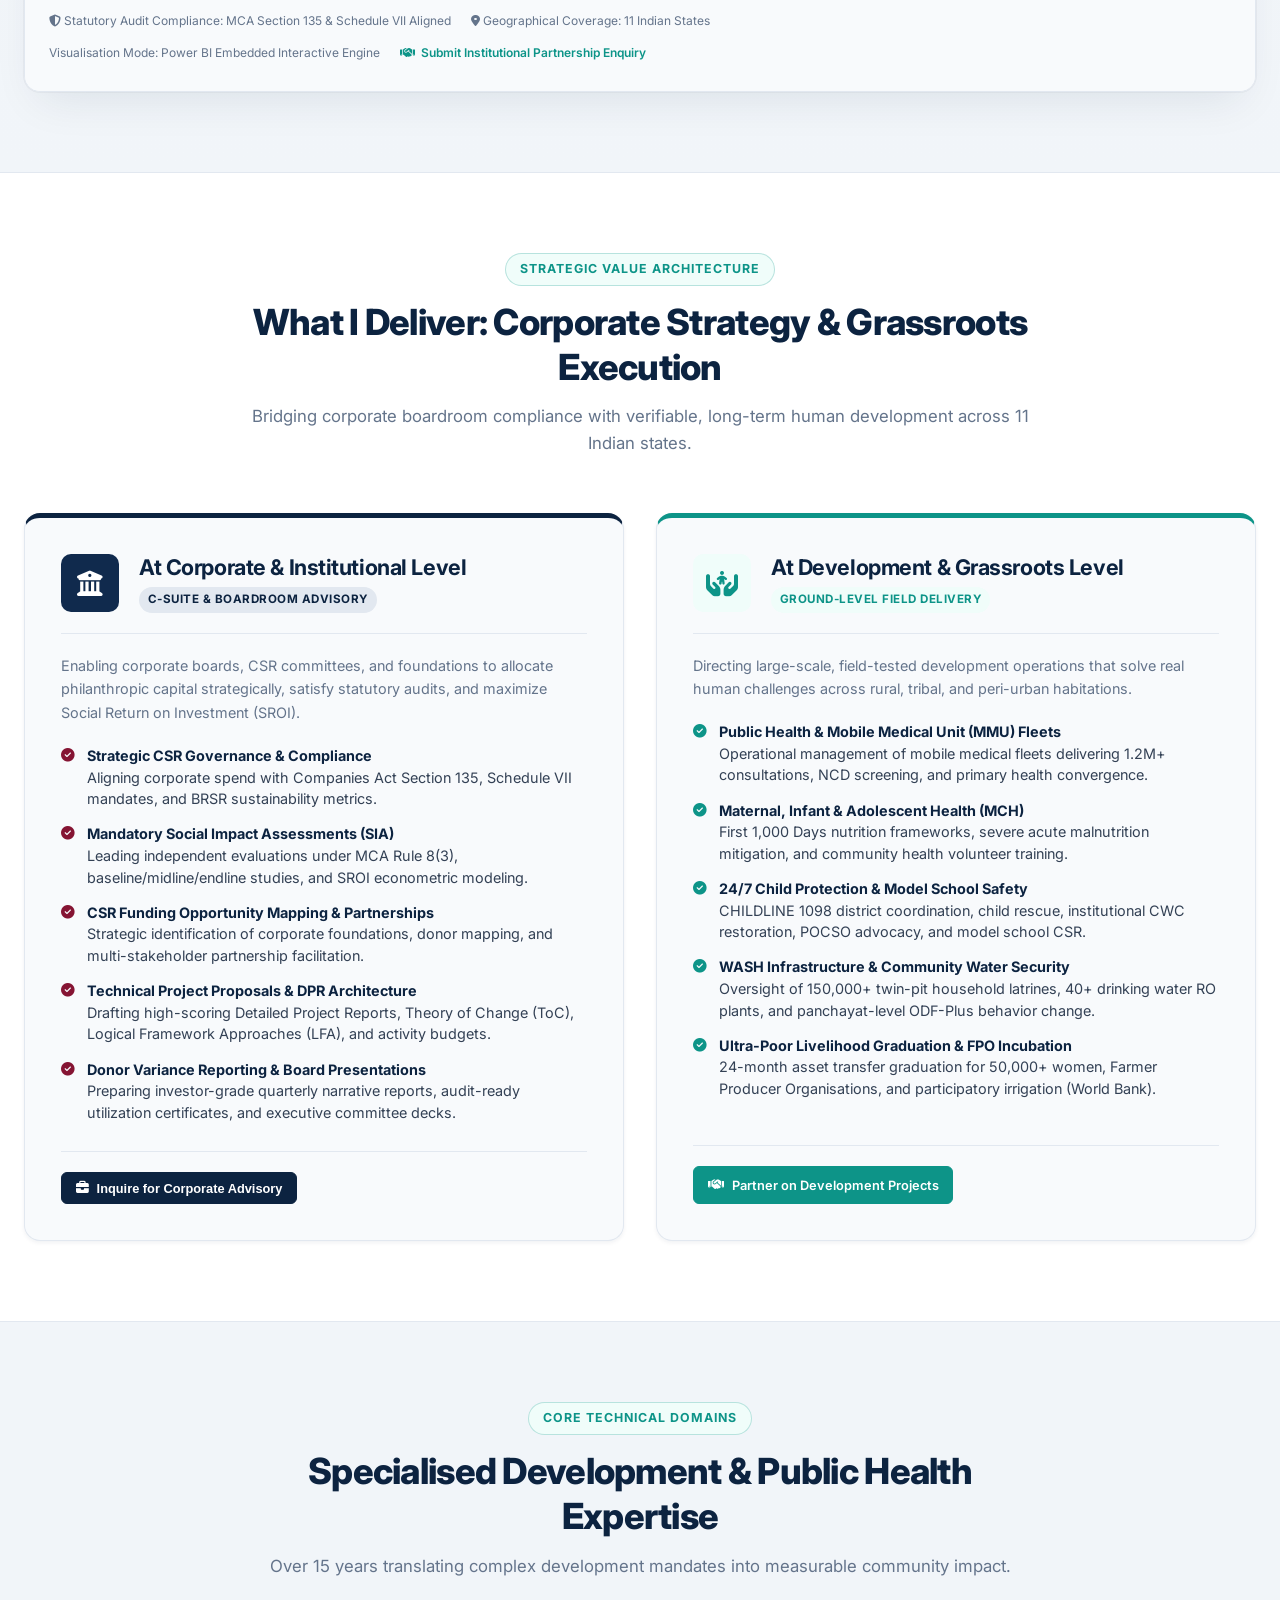
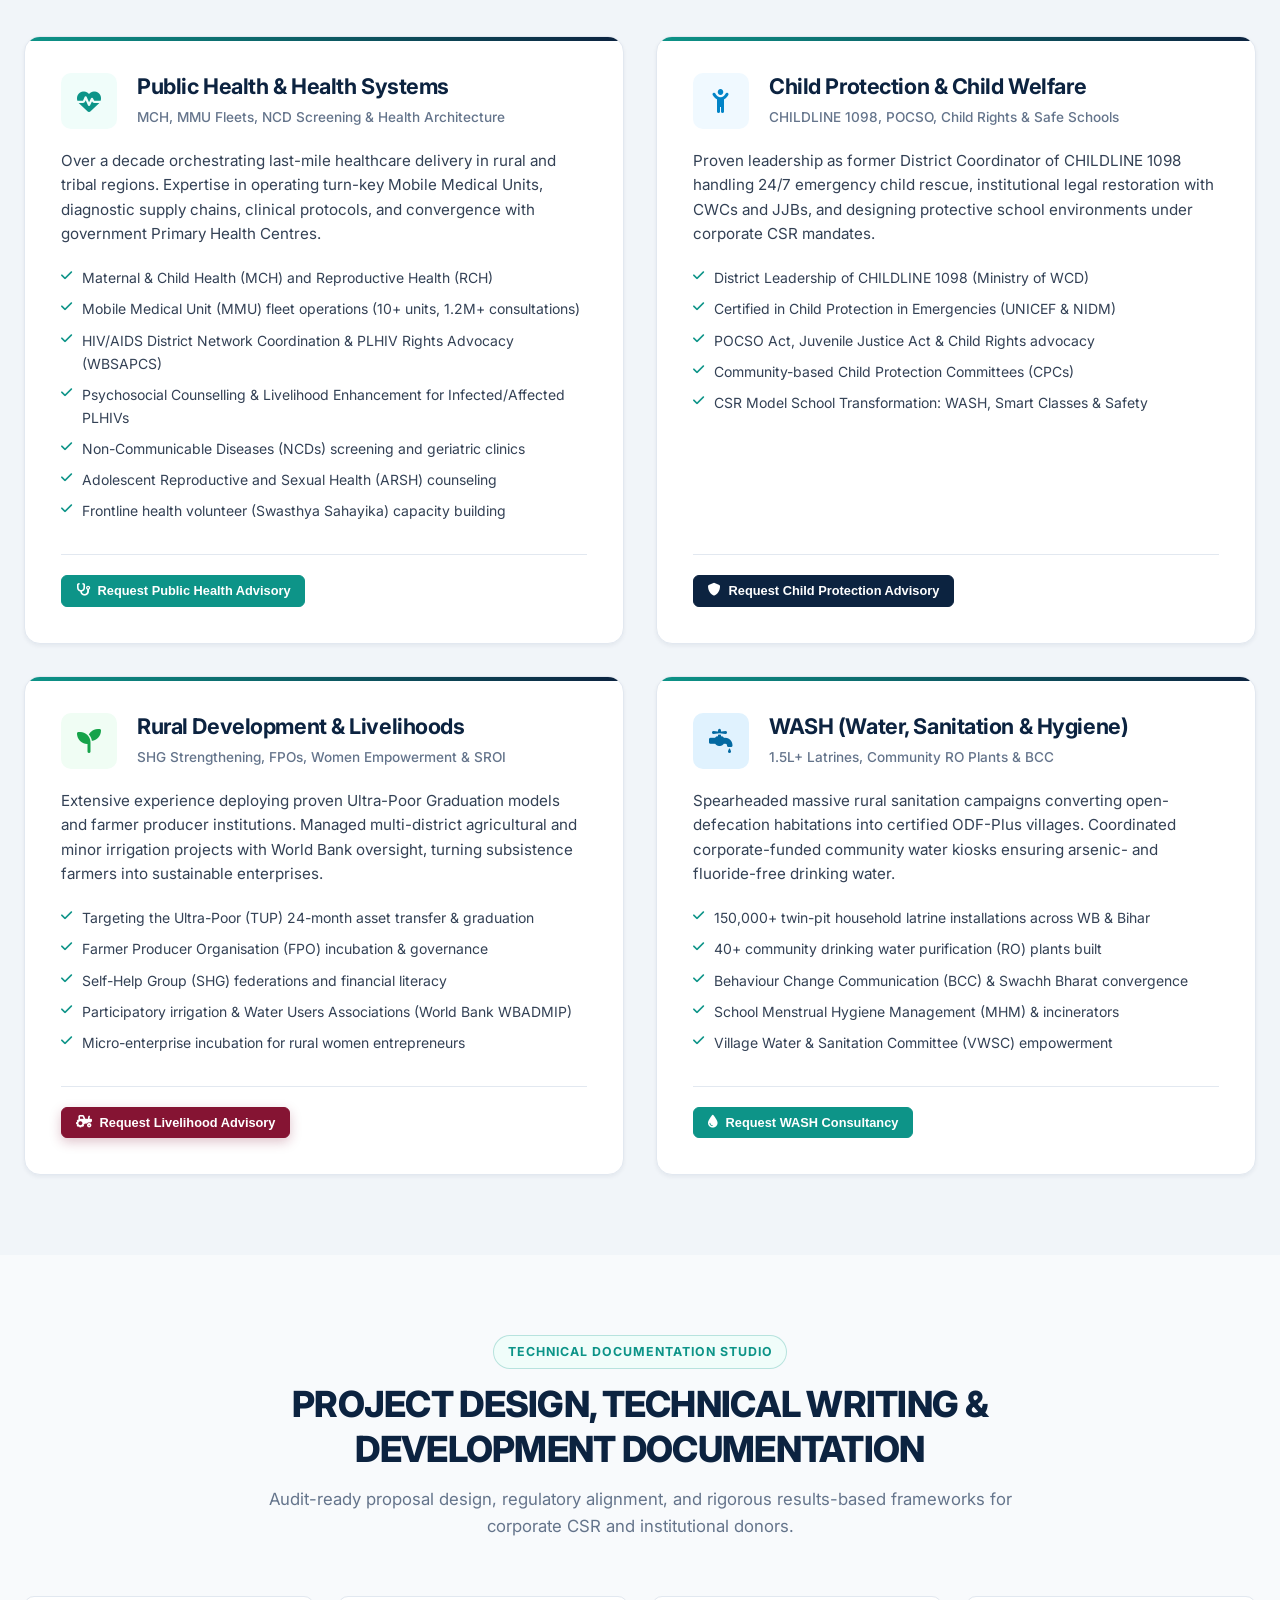
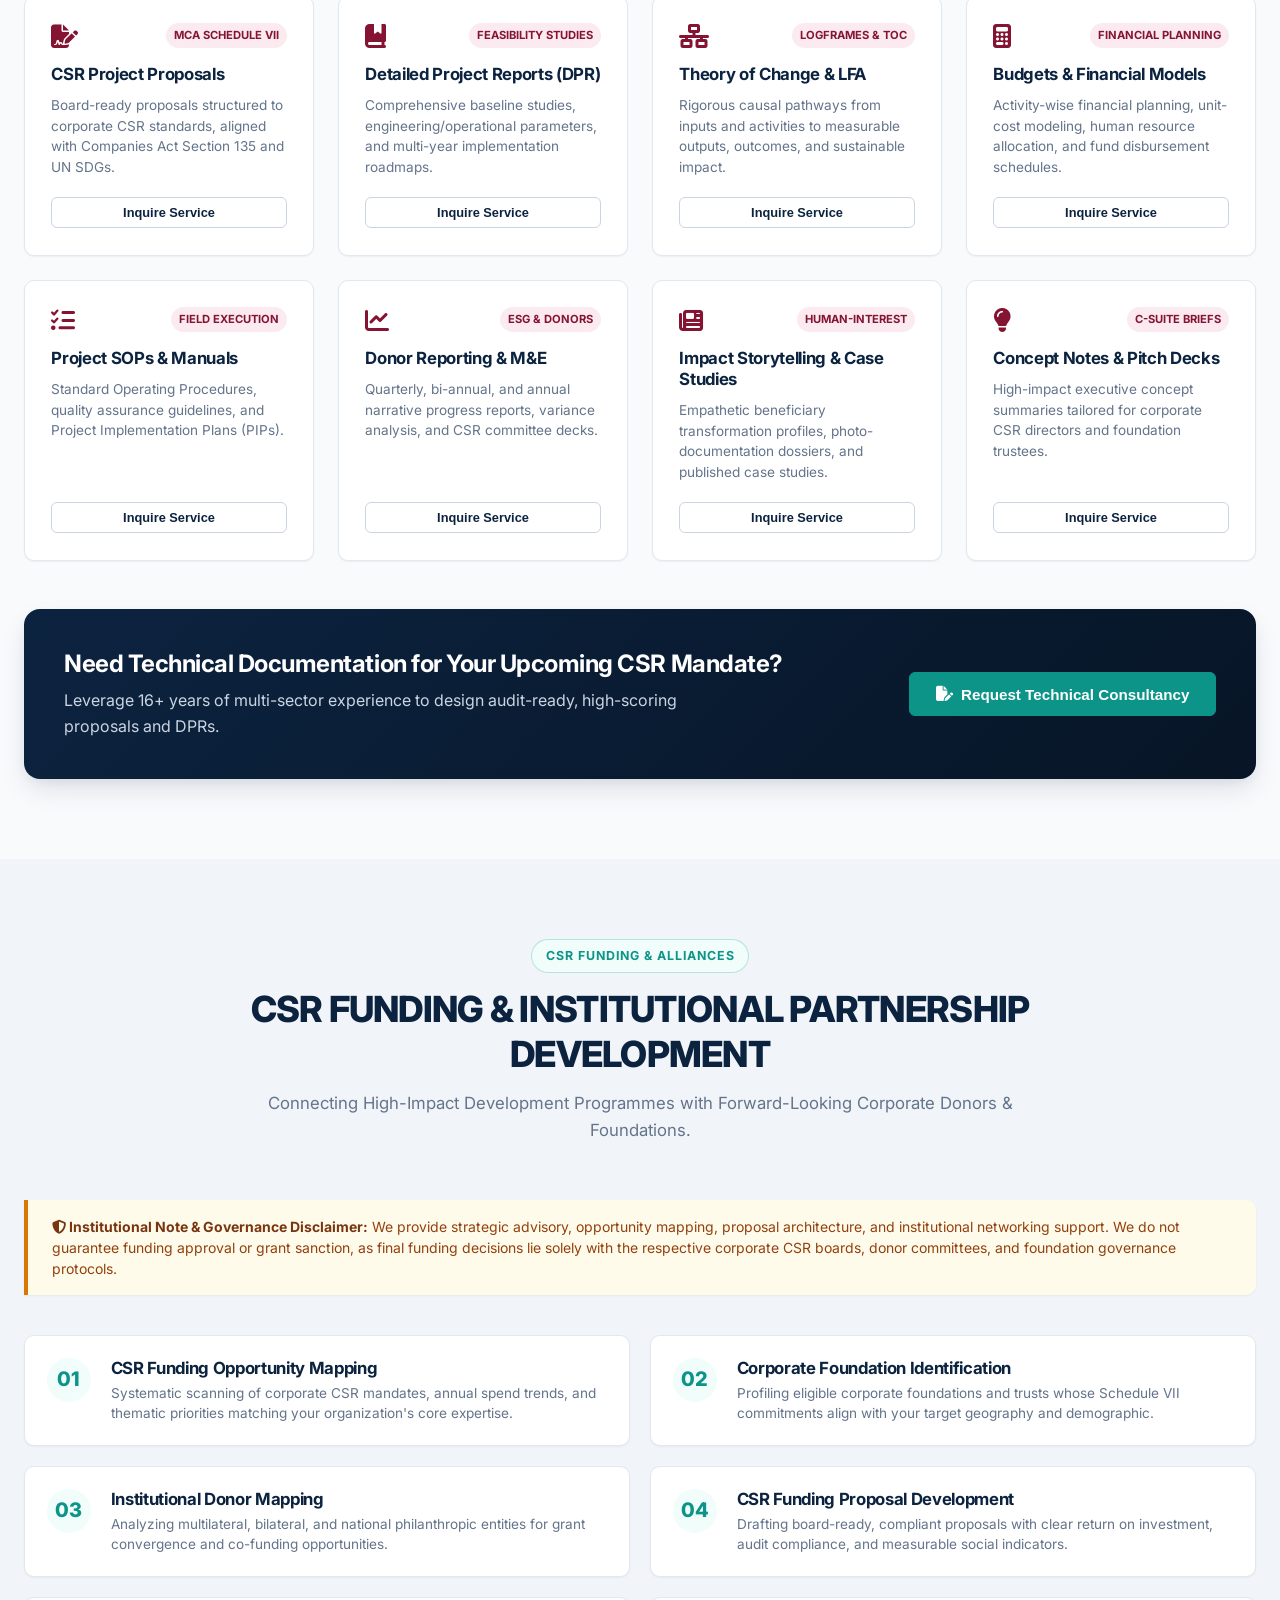
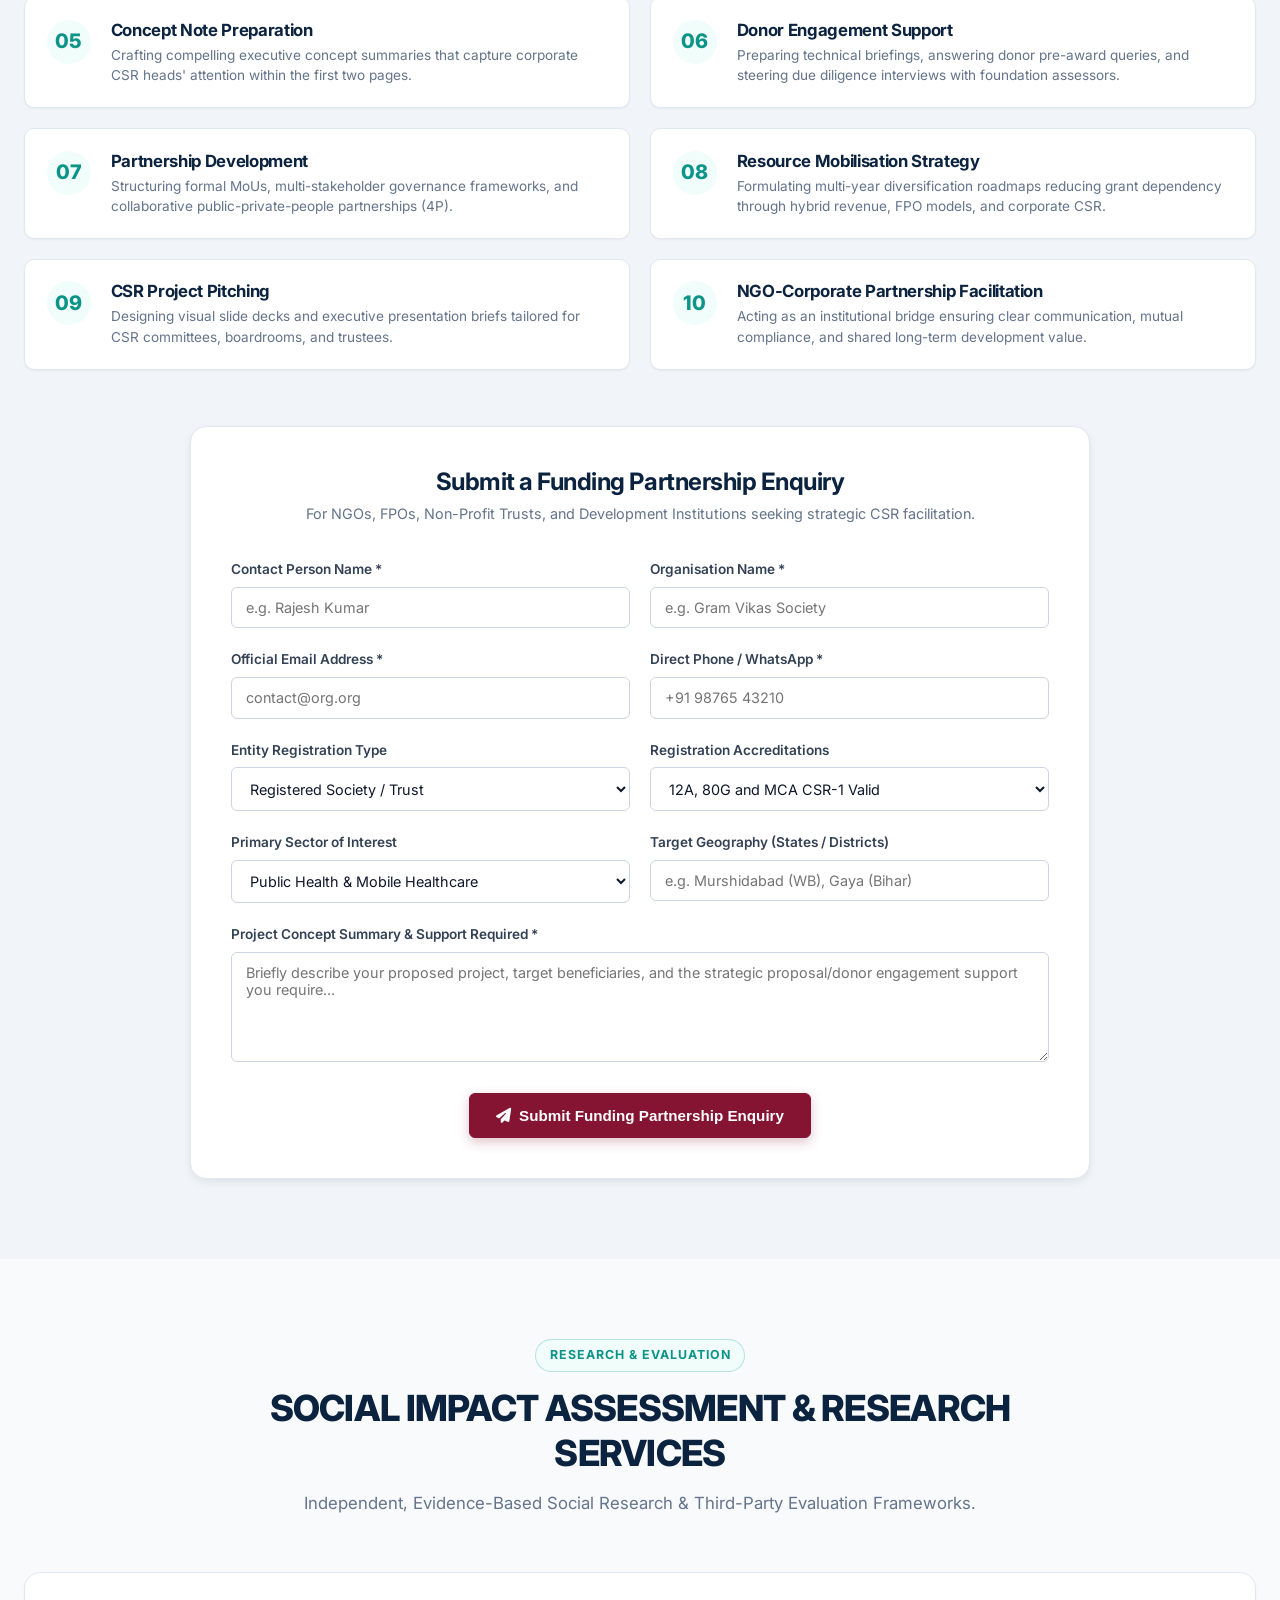
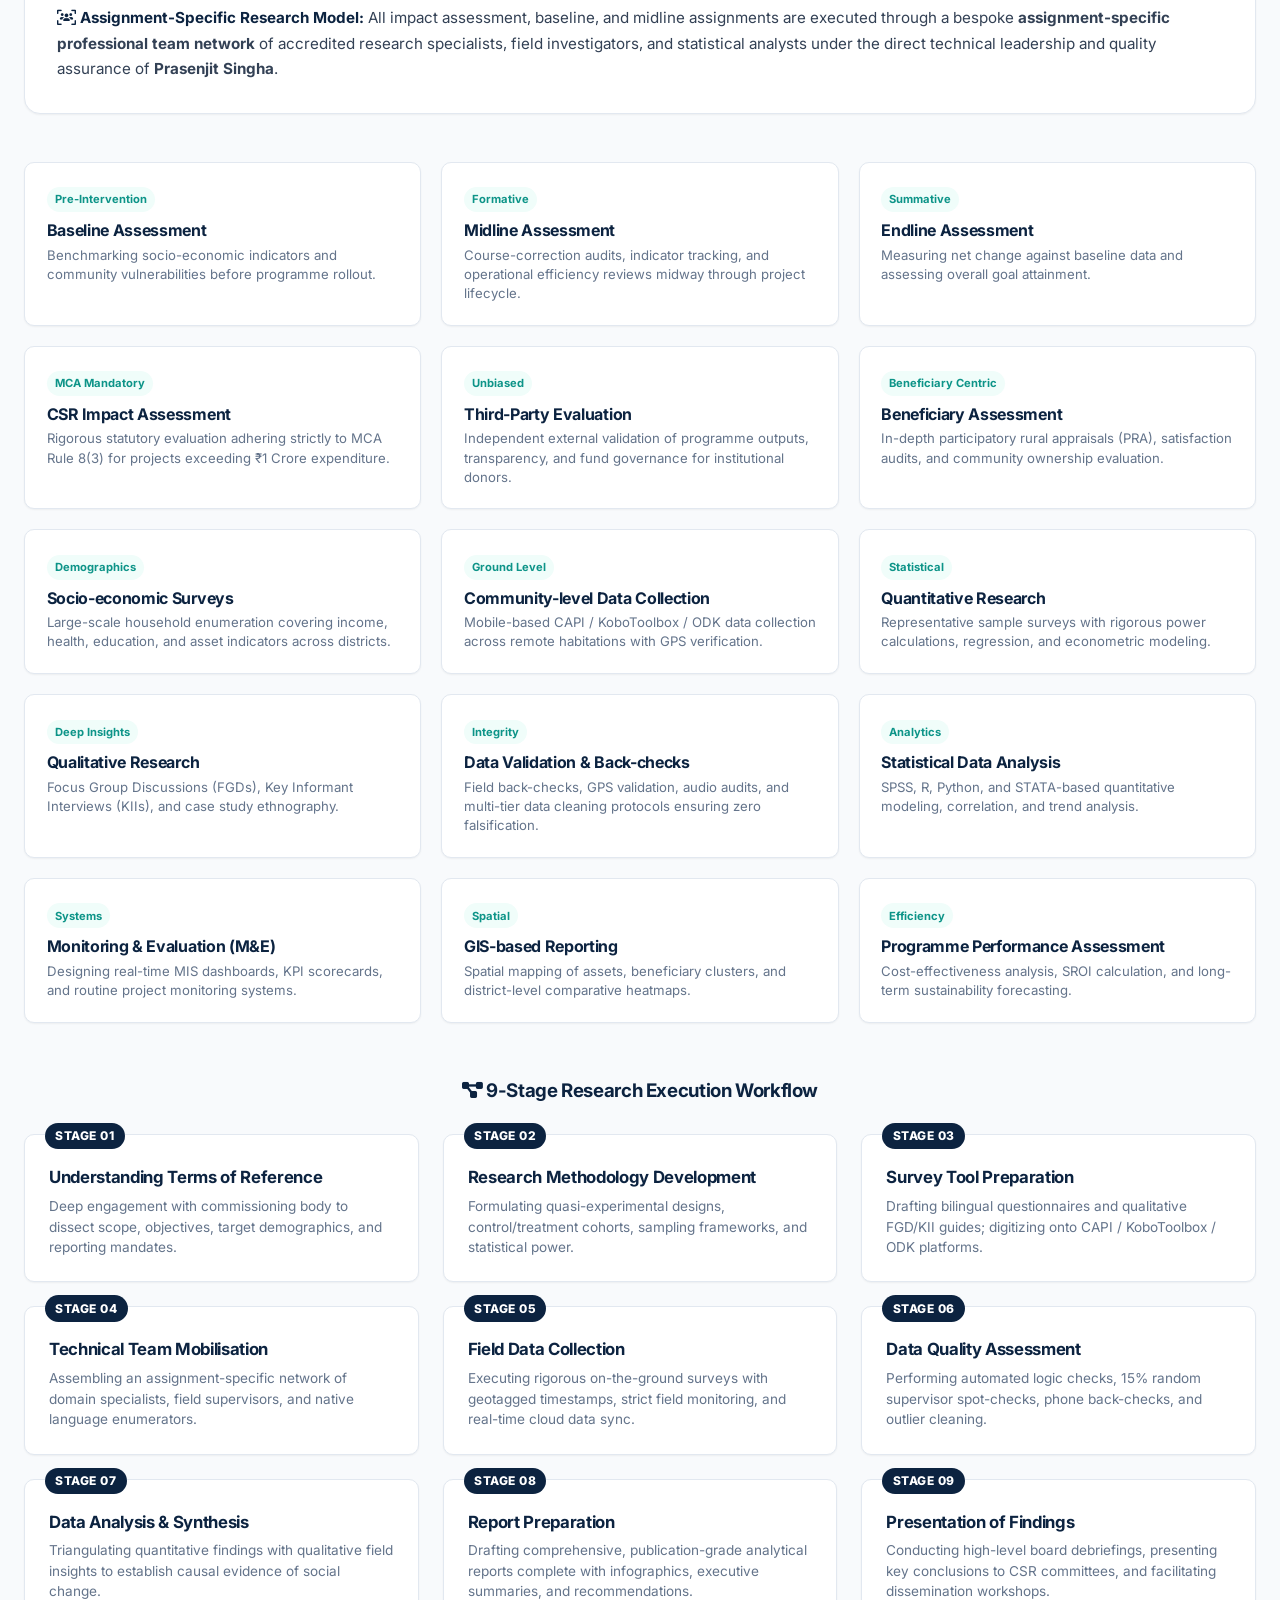
==== commit a0f248c3: "feat: update Bandhan-Konnagar active leadership status and format executive two-pager deliverables d" ====
--- a/index.html
+++ b/index.html
@@ -51,8 +51,8 @@
         "@type": "Person",
         "@id": "https://prasenjitsingha.in/#person",
         "name": "Prasenjit Singha",
-        "jobTitle": "Senior CSR Leader & Social Development Consultant",
-        "description": "Senior development-sector executive and strategic CSR consultant with 16+ years experience across 11 Indian states. Former Assistant Manager - Development Programmes at Bandhan-Konnagar.",
+        "jobTitle": "Assistant Manager – Development Programmes, Bandhan-Konnagar & Strategic CSR Consultant",
+        "description": "Senior development-sector executive and strategic CSR consultant with 16+ years experience across 11 Indian states. Assistant Manager – Development Programmes at Bandhan-Konnagar (Currently Serving).",
         "url": "https://prasenjitsingha.in/",
         "sameAs": [
           "https://www.linkedin.com/in/prasenjit-singha-864a6354"
@@ -245,7 +245,7 @@
       <div class="about-lead-profile-card">
         <div class="lead-profile-media">
           <div class="lead-avatar-frame">
-            <img src="assets/prasenjit_singha_profile.jpg" alt="Prasenjit Singha - Senior CSR & Development Leader"
+            <img src="assets/prasenjit_singha_profile.jpg" alt="Prasenjit Singha - Assistant Manager – Development Programmes, Bandhan-Konnagar"
               class="lead-avatar-img">
             <div class="lead-verified-badge" title="Verified CSR & Social Impact Leader">
               <i class="fa-solid fa-circle-check"></i>
@@ -255,7 +255,7 @@
         <div class="lead-profile-details">
           <div class="lead-profile-eyebrow">
             <span class="lead-status-dot"></span>
-            <span>Senior Social Development Consultant · Ex-Bandhan-Konnagar</span>
+            <span>Assistant Manager – Development Programmes · Bandhan-Konnagar (Currently Serving)</span>
           </div>
           <h3 class="lead-profile-name">Prasenjit Singha</h3>
           <p class="lead-profile-tagline">
@@ -264,8 +264,9 @@
           </p>
           <div class="lead-profile-meta-tags">
             <span><i class="fa-solid fa-location-dot"></i> Kolkata, West Bengal · 11 States Reach</span>
+            <span><i class="fa-solid fa-building-circle-check"></i> Bandhan-Konnagar (2016–Present)</span>
             <span><i class="fa-solid fa-award"></i> MSW (1st Class) · MBA Healthcare (Ongoing)</span>
-            <span><i class="fa-solid fa-briefcase"></i> 16+ Years Track Record</span>
+            <span><i class="fa-solid fa-briefcase"></i> 16+ Years Continuous Sector Leadership</span>
             <span><i class="fa-brands fa-linkedin"></i> <a href="https://www.linkedin.com/in/prasenjit-singha-864a6354"
                 target="_blank" rel="noopener" style="color: inherit; text-decoration: none;">Verified LinkedIn
                 Network</a></span>
@@ -379,7 +380,7 @@
       </div>
 
       <!-- Hero KPI Counter Bar (Interactive Statistics) -->
-      <div class="hero-counter-bar" style="margin-bottom: 3.5rem; border-radius: var(--radius-lg); box-shadow: var(--shadow-md);">
+      <div class="hero-counter-bar" style="margin-bottom: 2.5rem; border-radius: var(--radius-lg); box-shadow: var(--shadow-md);">
         <div class="container counter-grid">
           <div class="counter-card">
             <div class="stat-number text-teal" data-target="16+">16+</div>
@@ -396,6 +397,209 @@
           <div class="counter-card">
             <div class="stat-number text-teal" data-target="1.5L+">1.5L+</div>
             <div class="stat-label">WASH Assets & 40+ Plants</div>
+          </div>
+        </div>
+      </div>
+
+      <!-- ====================================================================
+           EXECUTIVE TWO-PAGER: CONTRIBUTIONS & DELIVERABLES PORTFOLIO
+           Empirical metrics, verified outputs, zero unexplained abbreviations
+           ==================================================================== -->
+      <div class="exec-deliverables-section">
+        <div class="exec-deliverables-header">
+          <div class="exec-deliverables-title-group">
+            <span class="section-tag" style="margin-bottom: 0.5rem;"><i class="fa-solid fa-file-lines"></i> Executive Two-Pager Dossier · Core Contributions & Deliverables</span>
+            <h3><i class="fa-solid fa-briefcase"></i> High-Impact Contributions & Field Deliverables</h3>
+            <p>Empirical outcomes, statutory compliance, and operational execution delivered across 16+ years of leadership.</p>
+          </div>
+          <div class="exec-deliverables-badge-pill">
+            <i class="fa-solid fa-circle-check"></i> Statutory Reconciled & Audit-Ready
+          </div>
+        </div>
+
+        <div class="exec-deliverables-grid">
+          <!-- 1. Corporate CSR & BFSI Governance -->
+          <div class="exec-deliverable-card">
+            <div class="deliverable-card-header">
+              <div class="deliverable-icon-title">
+                <div class="deliverable-icon-box">
+                  <i class="fa-solid fa-building-shield"></i>
+                </div>
+                <div>
+                  <span class="deliverable-card-category">Corporate CSR & BFSI Governance</span>
+                  <h4 class="deliverable-card-title">Corporate CSR Strategy & Statutory Compliance</h4>
+                </div>
+              </div>
+            </div>
+            <div class="deliverable-metric-tag">
+              <i class="fa-solid fa-coins"></i> <strong>₹100+ Crore CSR Budget Executed</strong> · 100% Audit Reconciled
+            </div>
+            <ul class="deliverable-bullets">
+              <li><strong>Board-Level Governance:</strong> Formulated statutory CSR strategies under Ministry of Corporate Affairs (MCA) Section 135 and Schedule VII mandates.</li>
+              <li><strong>Multi-Donor Management:</strong> Directed multi-year programmes funded by 18+ corporate and banking leaders (Bandhan Bank, HDFC Life, Yes Bank, Kotak Mahindra Bank).</li>
+              <li><strong>Audit Reconciliation:</strong> Overseen 100% statutory budget utilization with zero financial variance or disallowance across 11 Indian states.</li>
+            </ul>
+          </div>
+
+          <!-- 2. Public Health & Mobile Medical Units -->
+          <div class="exec-deliverable-card">
+            <div class="deliverable-card-header">
+              <div class="deliverable-icon-title">
+                <div class="deliverable-icon-box" style="background: rgba(16, 185, 129, 0.1); color: #10b981;">
+                  <i class="fa-solid fa-truck-medical"></i>
+                </div>
+                <div>
+                  <span class="deliverable-card-category">Rural Public Health Systems</span>
+                  <h4 class="deliverable-card-title">Mobile Medical Units & Primary Healthcare Fleets</h4>
+                </div>
+              </div>
+            </div>
+            <div class="deliverable-metric-tag tag-teal">
+              <i class="fa-solid fa-heart-pulse"></i> <strong>1.2 Million+ (12 Lakh+) Consultations</strong> · 10+ MMU Fleets
+            </div>
+            <ul class="deliverable-bullets">
+              <li><strong>Healthcare Fleet Operations:</strong> Deployed and commanded 10+ Mobile Medical Units (MMUs) equipped with on-board diagnostics, GPS, and licensed doctors.</li>
+              <li><strong>Grassroots Clinical Reach:</strong> Delivered over 12 Lakh free patient consultations, diagnostic screenings, and doorstep medicine delivery in underserved habitations.</li>
+              <li><strong>Maternal & Child Health:</strong> Spearheaded antenatal care (ANC), childhood immunization tracking, and adolescent anaemia remediation.</li>
+            </ul>
+          </div>
+
+          <!-- 3. Social Impact Assessments (SIA) -->
+          <div class="exec-deliverable-card">
+            <div class="deliverable-card-header">
+              <div class="deliverable-icon-title">
+                <div class="deliverable-icon-box" style="background: rgba(12, 35, 64, 0.1); color: var(--primary-navy);">
+                  <i class="fa-solid fa-scale-balanced"></i>
+                </div>
+                <div>
+                  <span class="deliverable-card-category">Statutory Impact Evaluation</span>
+                  <h4 class="deliverable-card-title">Social Impact Assessments & Third-Party Studies</h4>
+                </div>
+              </div>
+            </div>
+            <div class="deliverable-metric-tag">
+              <i class="fa-solid fa-chart-line"></i> <strong>₹20+ Crore SIA Portfolio</strong> · MCA Rule 8(3) Compliant
+            </div>
+            <ul class="deliverable-bullets">
+              <li><strong>Statutory Compliance:</strong> Managed independent third-party Social Impact Assessments meeting mandatory MCA Rule 8(3) statutory criteria.</li>
+              <li><strong>Rigorous Methodologies:</strong> Designed empirical baseline, midline, and endline evaluation frameworks based on Theory of Change (ToC) and OECD-DAC scoring.</li>
+              <li><strong>Board Impact Briefings:</strong> Authored comprehensive empirical impact assessment reports presented directly to Corporate CSR Committees and Boardrooms.</li>
+            </ul>
+          </div>
+
+          <!-- 4. WASH Infrastructure -->
+          <div class="exec-deliverable-card">
+            <div class="deliverable-card-header">
+              <div class="deliverable-icon-title">
+                <div class="deliverable-icon-box" style="background: rgba(2, 132, 199, 0.1); color: #0284c7;">
+                  <i class="fa-solid fa-faucet-detergent"></i>
+                </div>
+                <div>
+                  <span class="deliverable-card-category">Water, Sanitation & Hygiene (WASH)</span>
+                  <h4 class="deliverable-card-title">Rural Sanitation & Clean Potable Water Plants</h4>
+                </div>
+              </div>
+            </div>
+            <div class="deliverable-metric-tag tag-teal">
+              <i class="fa-solid fa-droplet"></i> <strong>1.5 Lakh+ Household Latrines</strong> · 40+ Water Treatment Plants
+            </div>
+            <ul class="deliverable-bullets">
+              <li><strong>Sanitation Infrastructure:</strong> Supervised construction, geo-tagging, and quality verification of 1.5 Lakh+ (150,000+) Individual Household Latrines (IHHL).</li>
+              <li><strong>Community Water Plants:</strong> Commissioned 40+ community reverse osmosis and clean drinking water purification plants in arsenic- and salinity-affected zones.</li>
+              <li><strong>Community Ownership:</strong> Mobilized Village Water and Sanitation Committees (VWSC) ensuring 100% community maintenance and sustained ODF outcomes.</li>
+            </ul>
+          </div>
+
+          <!-- 5. DPR & Resource Mobilization -->
+          <div class="exec-deliverable-card">
+            <div class="deliverable-card-header">
+              <div class="deliverable-icon-title">
+                <div class="deliverable-icon-box" style="background: rgba(217, 119, 6, 0.1); color: #d97706;">
+                  <i class="fa-solid fa-file-contract"></i>
+                </div>
+                <div>
+                  <span class="deliverable-card-category">Institutional Project Architecture</span>
+                  <h4 class="deliverable-card-title">Detailed Project Reports (DPRs) & Fund Mobilization</h4>
+                </div>
+              </div>
+            </div>
+            <div class="deliverable-metric-tag">
+              <i class="fa-solid fa-hand-holding-dollar"></i> <strong>15+ Approved DPR Proposals</strong> · ₹20+ Crore Mobilized
+            </div>
+            <ul class="deliverable-bullets">
+              <li><strong>Bankable Project Proposals:</strong> Architected 15+ high-conviction Detailed Project Reports (DPRs) securing corporate and institutional CSR grants.</li>
+              <li><strong>Capital Mobilization:</strong> Mobilized ₹20+ Crore in direct CSR capital through institutional donor alignment, Pitch Decks, and grant negotiations.</li>
+              <li><strong>Financial Architecture:</strong> Engineered unit-cost economic models, Logical Framework Analysis (LFA), and risk-mitigated disbursement milestones.</li>
+            </ul>
+          </div>
+
+          <!-- 6. Emergency Child Protection -->
+          <div class="exec-deliverable-card">
+            <div class="deliverable-card-header">
+              <div class="deliverable-icon-title">
+                <div class="deliverable-icon-box" style="background: rgba(225, 29, 72, 0.1); color: #e11d48;">
+                  <i class="fa-solid fa-children"></i>
+                </div>
+                <div>
+                  <span class="deliverable-card-category">Social Defence & Child Rights</span>
+                  <h4 class="deliverable-card-title">CHILDLINE 1098 Emergency Rescue & Rehabilitation</h4>
+                </div>
+              </div>
+            </div>
+            <div class="deliverable-metric-tag">
+              <i class="fa-solid fa-shield-heart"></i> <strong>2,400+ Children Rehabilitated</strong> · 5 Years 24/7 Helpline Leadership
+            </div>
+            <ul class="deliverable-bullets">
+              <li><strong>Emergency Helpline Direction:</strong> Served 5 years as District Coordinator for CHILDLINE 1098 (Ministry of Women & Child Development), managing 24/7 crisis rescue.</li>
+              <li><strong>Field Rescue Operations:</strong> Rescued, restored, and institutionalized 2,400+ children in distress from child labour, forced child marriage, and human trafficking.</li>
+              <li><strong>Judicial & Statutory Integration:</strong> Coordinated directly with Child Welfare Committees (CWC), Juvenile Justice Boards (JJB), and Special Juvenile Police Units.</li>
+            </ul>
+          </div>
+
+          <!-- 7. Farmer Producer Organisations & Irrigation -->
+          <div class="exec-deliverable-card">
+            <div class="deliverable-card-header">
+              <div class="deliverable-icon-title">
+                <div class="deliverable-icon-box" style="background: rgba(5, 150, 105, 0.1); color: #059669;">
+                  <i class="fa-solid fa-seedling"></i>
+                </div>
+                <div>
+                  <span class="deliverable-card-category">Agriculture & Participatory Irrigation</span>
+                  <h4 class="deliverable-card-title">Water Users Associations & Farmer Livelihoods</h4>
+                </div>
+              </div>
+            </div>
+            <div class="deliverable-metric-tag tag-teal">
+              <i class="fa-solid fa-users"></i> <strong>120+ Water Users Associations</strong> · 14,000+ Farmers Empowered
+            </div>
+            <ul class="deliverable-bullets">
+              <li><strong>Community Water Governance:</strong> Institutionalized 120+ Water Users Associations (WUAs) under the World Bank Accelerated Development of Minor Irrigation Project.</li>
+              <li><strong>Livelihood Transformation:</strong> Supported 14,000+ small and marginal farmers with micro-irrigation management, crop diversification, and market linkages.</li>
+              <li><strong>Infrastructure Management:</strong> Facilitated participatory operation and maintenance of community check-dams, tube-wells, and surface irrigation assets.</li>
+            </ul>
+          </div>
+
+          <!-- 8. HIV/AIDS Welfare & Public Health Platform -->
+          <div class="exec-deliverable-card">
+            <div class="deliverable-card-header">
+              <div class="deliverable-icon-title">
+                <div class="deliverable-icon-box" style="background: rgba(147, 51, 234, 0.1); color: #9333ea;">
+                  <i class="fa-solid fa-hand-holding-heart"></i>
+                </div>
+                <div>
+                  <span class="deliverable-card-category">Marginalized Community Welfare</span>
+                  <h4 class="deliverable-card-title">HIV/AIDS District Network Platform & Adherence</h4>
+                </div>
+              </div>
+            </div>
+            <div class="deliverable-metric-tag">
+              <i class="fa-solid fa-circle-check"></i> <strong>800+ Clinical Adherence Sessions</strong> · District-Level Platform
+            </div>
+            <ul class="deliverable-bullets">
+              <li><strong>District Network Leadership:</strong> Directed district network platform defending fundamental rights of People Living with HIV (PLHIV) under WBSAPCS support.</li>
+              <li><strong>Clinical Counselling:</strong> Conducted 800+ psychosocial counselling sessions ensuring 100% Anti-Retroviral Therapy (ART) adherence and stigma mitigation.</li>
+              <li><strong>Socio-Economic Inclusion:</strong> Engineered sustainable micro-enterprise linkages, vocational skills training, and social security scheme access for affected families.</li>
+            </ul>
           </div>
         </div>
       </div>
@@ -409,9 +613,9 @@
             livelihood programmes across 11 Indian states.
           </p>
           <p>
-            Having served as Assistant Manager – Development Programmes at <strong>Bandhan-Konnagar</strong> for a
-            decade (2016–2026), he directed multi-crore CSR initiatives funded by premier BFSI and corporate
-            donors—including Bandhan Bank, HDFC Life, Yes Bank, Kotak Mahindra Bank, Bajaj Finserv, and the World Bank.
+            Currently serving as Assistant Manager – Development Programmes at <strong>Bandhan-Konnagar</strong> (2016–Present),
+            he directs multi-crore CSR initiatives funded by premier BFSI and corporate donors—including Bandhan Bank, HDFC Life,
+            Yes Bank, Kotak Mahindra Bank, Bajaj Finserv, and the World Bank.
           </p>
 
           <!-- Core Competency Pillars (Prompt 3) -->
@@ -541,18 +745,18 @@
               <div class="timeline-header">
                 <div>
                   <div class="timeline-role">Assistant Manager – Development Programmes</div>
-                  <div class="timeline-org">Bandhan-Konnagar</div>
+                  <div class="timeline-org">Bandhan-Konnagar (Currently Serving)</div>
                 </div>
-                <span class="timeline-period">2016 – 2026 (10 Years)</span>
+                <span class="timeline-period">2016 – Present (Current)</span>
               </div>
               <ul class="timeline-bullets">
-                <li>Directed multi-state development portfolios encompassing Public Health (MMU fleets), WASH, and
+                <li>Currently directing multi-state development portfolios encompassing Public Health (MMU fleets), WASH, and
                   Ultra-Poor Graduation.</li>
-                <li>Managed strategic relations with 18+ corporate and BFSI donors (Bandhan Bank, HDFC Life, Yes Bank,
+                <li>Managing strategic relations with 18+ corporate and BFSI donors (Bandhan Bank, HDFC Life, Yes Bank,
                   Kotak Mahindra Bank).</li>
                 <li>Delivered 1.5 Lakh+ WASH household latrines, 40+ water plants, and oversaw 1.2M+ primary healthcare
                   patient consultations.</li>
-                <li>Led cross-functional teams of 150+ field project officers, medical doctors, and monitoring
+                <li>Leading cross-functional teams of 150+ field project officers, medical doctors, and monitoring
                   specialists across 9–11 states.</li>
               </ul>
             </div>
@@ -2812,7 +3016,7 @@
         <div class="footer-brand">
           <h3>Prasenjit Singha</h3>
           <p>Senior development sector leader and strategic CSR consultant with 16+ years of multi-state delivery across
-            11 Indian states. Former Assistant Manager – Development Programmes at Bandhan-Konnagar.</p>
+            11 Indian states. Assistant Manager – Development Programmes at Bandhan-Konnagar (Currently Serving).</p>
           <div class="footer-statement-box">
             "Bridging Funding, Strategy and Technical Expertise to Deliver Sustainable Social Impact."
           </div>
--- a/css/style.css
+++ b/css/style.css
@@ -145,7 +145,8 @@
   align-items: center;
   min-height: 38px;
   padding: 0.35rem 0;
-  gap: 1rem;
+  gap: 0.75rem 1rem;
+  flex-wrap: wrap;
 }
 
 .utility-left,
@@ -153,7 +154,7 @@
   display: flex;
   align-items: center;
   gap: 0.85rem;
-  flex-shrink: 0;
+  flex-wrap: wrap;
 }
 
 .utility-item {
@@ -288,7 +289,13 @@
     display: none;
   }
   .utility-bar-inner {
+    justify-content: center;
     gap: 0.5rem;
+    padding: 0.35rem 0;
+  }
+  .utility-left,
+  .utility-right {
+    justify-content: center;
   }
 }
 
@@ -2089,6 +2096,224 @@
   .exec-quick-links-strip {
     flex-direction: column;
     align-items: flex-start;
+  }
+}
+
+/* ==========================================================================
+   EXECUTIVE TWO-PAGER: CONTRIBUTIONS & DELIVERABLES MATRIX
+   High-density, empirical outcomes, zero unexplained abbreviations
+   ========================================================================== */
+.exec-deliverables-section {
+  margin-top: 1.5rem;
+  margin-bottom: 3.5rem;
+  background: linear-gradient(180deg, rgba(248, 250, 252, 0.75) 0%, #ffffff 100%);
+  border: 1px solid var(--border-light);
+  border-radius: var(--radius-xl);
+  padding: 2.25rem 2rem;
+  box-shadow: 0 10px 30px -5px rgba(12, 35, 64, 0.05);
+  position: relative;
+}
+
+.exec-deliverables-header {
+  display: flex;
+  justify-content: space-between;
+  align-items: flex-end;
+  margin-bottom: 2rem;
+  padding-bottom: 1.25rem;
+  border-bottom: 1px solid var(--border-light);
+  flex-wrap: wrap;
+  gap: 1.25rem;
+}
+
+.exec-deliverables-title-group h3 {
+  font-size: 1.5rem;
+  color: var(--primary-navy);
+  margin-bottom: 0.35rem;
+  font-weight: 700;
+  display: flex;
+  align-items: center;
+  gap: 0.65rem;
+}
+
+.exec-deliverables-title-group h3 i {
+  color: var(--teal-accent);
+}
+
+.exec-deliverables-title-group p {
+  font-size: 0.95rem;
+  color: var(--text-secondary);
+  margin: 0;
+  max-width: 680px;
+}
+
+.exec-deliverables-badge-pill {
+  display: inline-flex;
+  align-items: center;
+  gap: 0.45rem;
+  font-size: 0.8125rem;
+  font-weight: 700;
+  color: var(--primary-navy);
+  background: linear-gradient(135deg, rgba(12, 35, 64, 0.05), rgba(13, 148, 136, 0.08));
+  border: 1px solid rgba(13, 148, 136, 0.25);
+  padding: 0.45rem 0.9rem;
+  border-radius: var(--radius-full);
+  white-space: nowrap;
+}
+
+.exec-deliverables-badge-pill i {
+  color: #10b981;
+}
+
+.exec-deliverables-grid {
+  display: grid;
+  grid-template-columns: repeat(2, 1fr);
+  gap: 1.5rem;
+}
+
+.exec-deliverable-card {
+  background: #ffffff;
+  border: 1px solid var(--border-light);
+  border-radius: var(--radius-lg);
+  padding: 1.5rem 1.65rem;
+  box-shadow: 0 4px 16px -2px rgba(12, 35, 64, 0.04);
+  transition: all 0.25s cubic-bezier(0.4, 0, 0.2, 1);
+  display: flex;
+  flex-direction: column;
+  position: relative;
+  overflow: hidden;
+}
+
+.exec-deliverable-card::before {
+  content: "";
+  position: absolute;
+  top: 0;
+  left: 0;
+  right: 0;
+  height: 3px;
+  background: linear-gradient(90deg, var(--teal-accent), var(--gold-accent));
+  opacity: 0;
+  transition: opacity 0.25s ease;
+}
+
+.exec-deliverable-card:hover {
+  transform: translateY(-3px);
+  box-shadow: 0 12px 28px -4px rgba(12, 35, 64, 0.1);
+  border-color: rgba(13, 148, 136, 0.45);
+}
+
+.exec-deliverable-card:hover::before {
+  opacity: 1;
+}
+
+.deliverable-card-header {
+  display: flex;
+  align-items: flex-start;
+  justify-content: space-between;
+  gap: 1rem;
+  margin-bottom: 0.75rem;
+}
+
+.deliverable-icon-title {
+  display: flex;
+  align-items: center;
+  gap: 0.85rem;
+}
+
+.deliverable-icon-box {
+  width: 44px;
+  height: 44px;
+  border-radius: 10px;
+  background: rgba(13, 148, 136, 0.1);
+  color: var(--teal-accent);
+  display: flex;
+  align-items: center;
+  justify-content: center;
+  font-size: 1.25rem;
+  flex-shrink: 0;
+}
+
+.deliverable-card-title {
+  font-size: 1.05rem;
+  font-weight: 700;
+  color: var(--primary-navy);
+  margin: 0;
+  line-height: 1.35;
+}
+
+.deliverable-card-category {
+  font-size: 0.75rem;
+  text-transform: uppercase;
+  letter-spacing: 0.04em;
+  color: var(--text-muted);
+  font-weight: 600;
+  display: block;
+  margin-bottom: 0.15rem;
+}
+
+.deliverable-metric-tag {
+  display: inline-flex;
+  align-items: center;
+  gap: 0.4rem;
+  font-size: 0.8125rem;
+  font-weight: 700;
+  padding: 0.35rem 0.75rem;
+  border-radius: var(--radius-md);
+  background: rgba(12, 35, 64, 0.05);
+  color: var(--primary-navy);
+  border: 1px solid rgba(12, 35, 64, 0.12);
+  margin-bottom: 1rem;
+  width: fit-content;
+}
+
+.deliverable-metric-tag i {
+  color: var(--gold-accent);
+}
+
+.deliverable-metric-tag.tag-teal i {
+  color: var(--teal-accent);
+}
+
+.deliverable-bullets {
+  list-style: none;
+  padding: 0;
+  margin: 0;
+  display: flex;
+  flex-direction: column;
+  gap: 0.65rem;
+  flex: 1;
+}
+
+.deliverable-bullets li {
+  position: relative;
+  padding-left: 1.25rem;
+  font-size: 0.875rem;
+  color: var(--text-secondary);
+  line-height: 1.55;
+}
+
+.deliverable-bullets li::before {
+  content: "";
+  position: absolute;
+  left: 0;
+  top: 0.5rem;
+  width: 6px;
+  height: 6px;
+  border-radius: 50%;
+  background: var(--teal-accent);
+}
+
+.deliverable-bullets li strong {
+  color: var(--primary-navy);
+  font-weight: 600;
+}
+
+@media (max-width: 992px) {
+  .exec-deliverables-grid {
+    grid-template-columns: 1fr;
+    gap: 1.25rem;
+  }
+  .exec-deliverables-section {
+    padding: 1.5rem 1.25rem;
   }
 }
 
